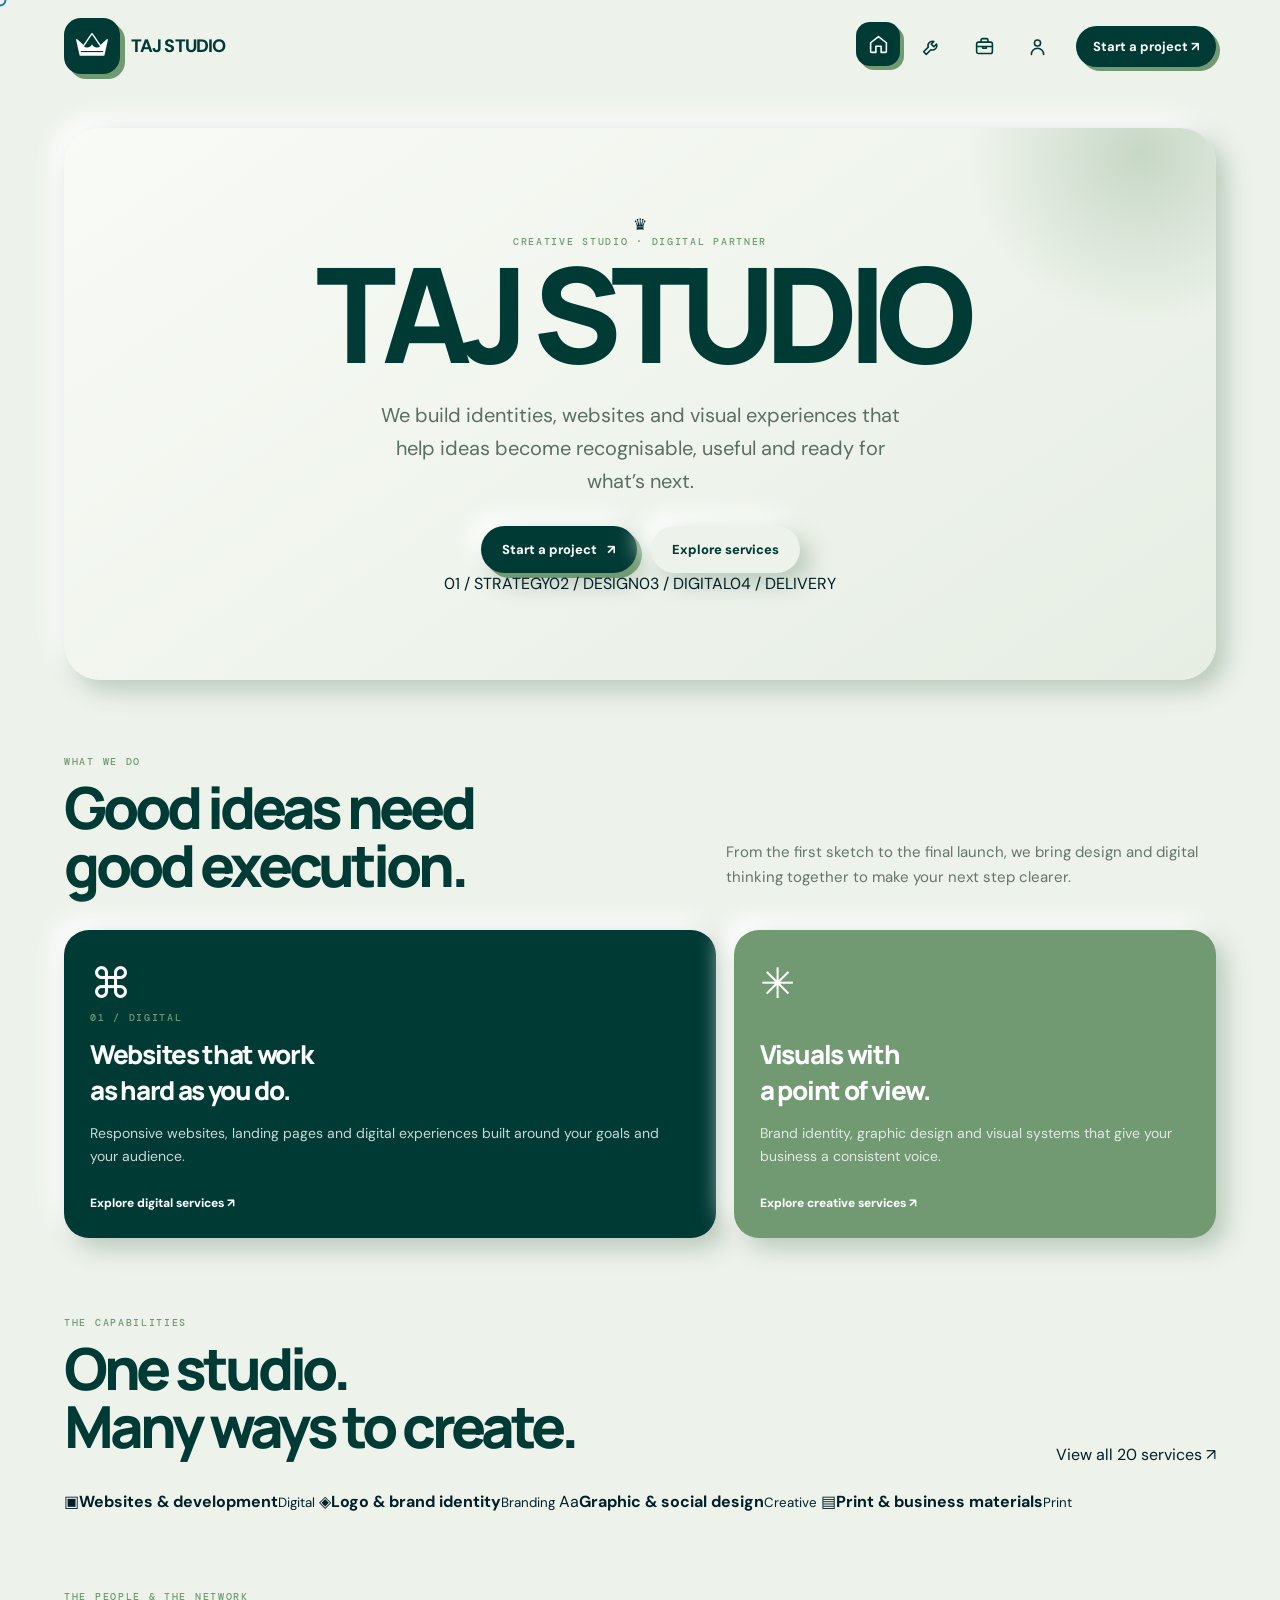
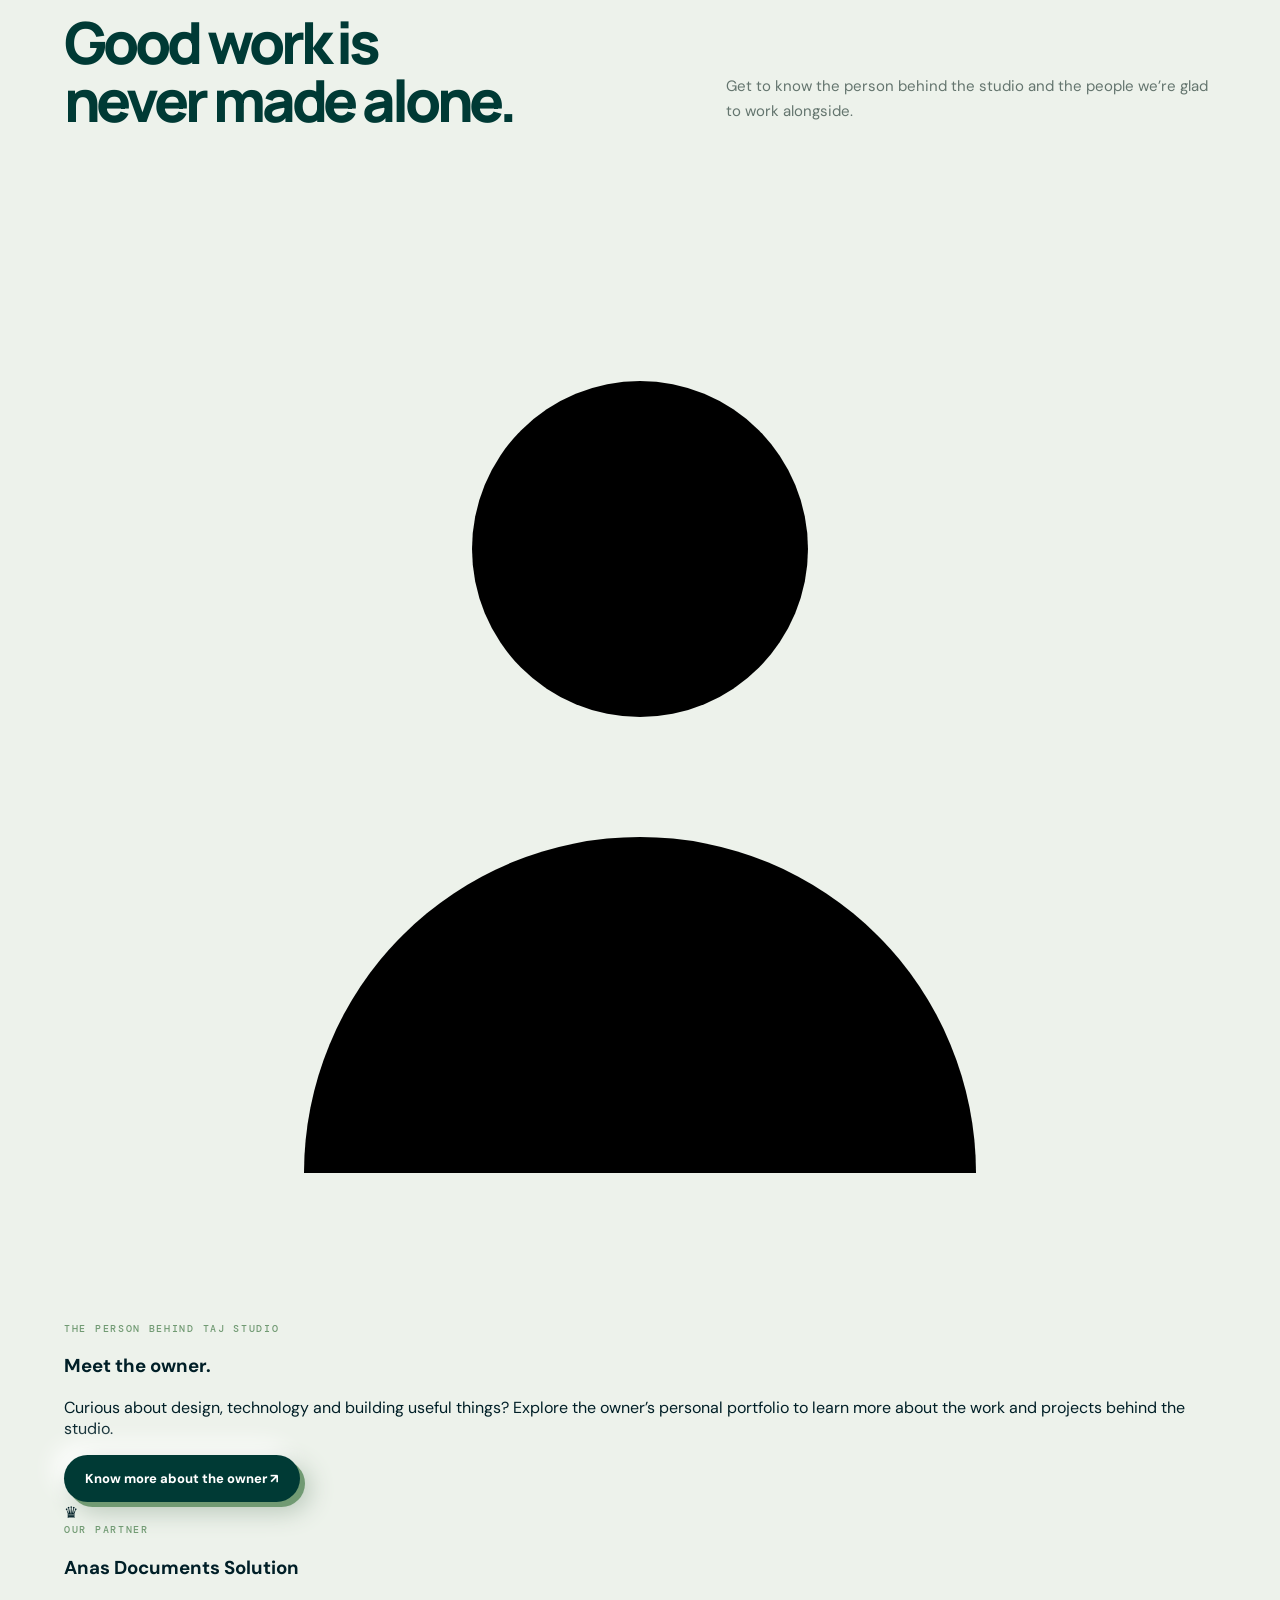
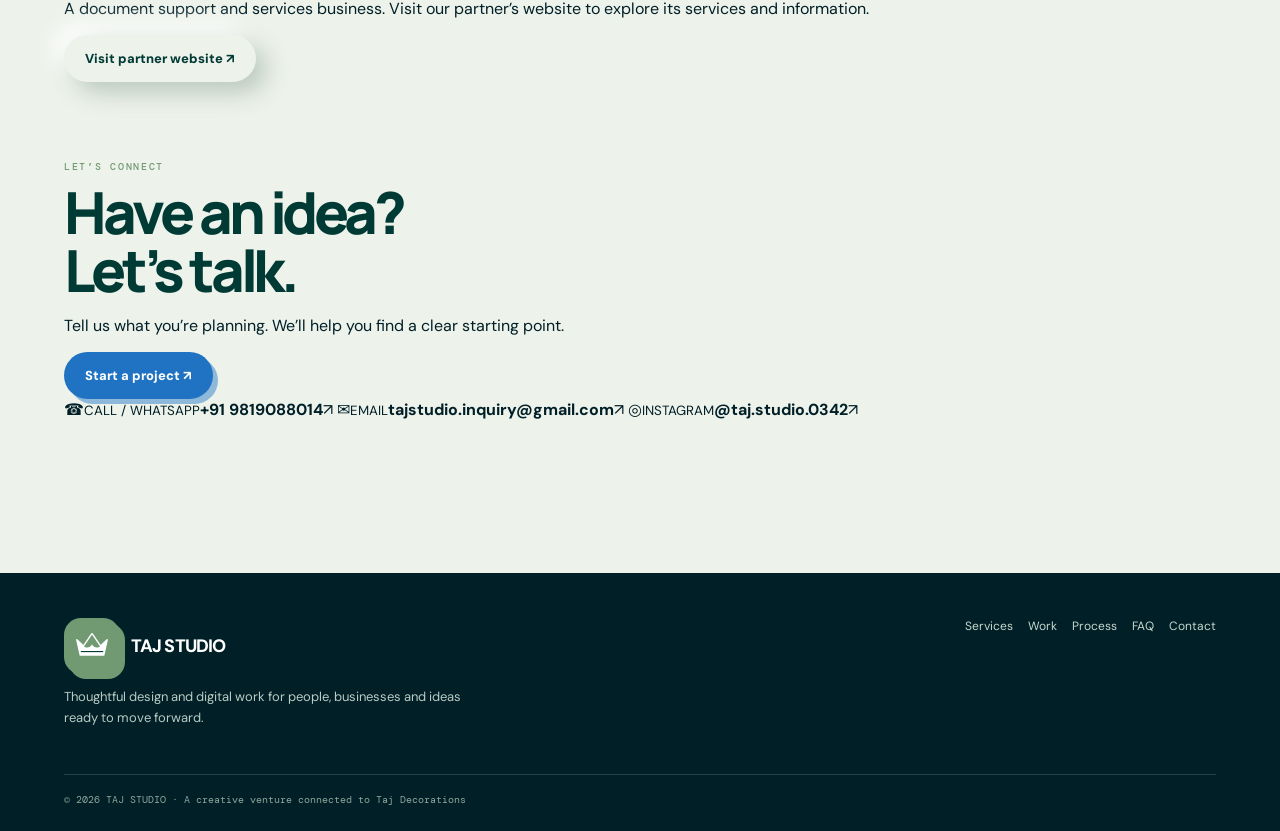
==== index.html @ f6631d7c "Add files via upload" ====
<!doctype html><html lang="en"><head><meta charset="utf-8"><meta name="viewport" content="width=device-width,initial-scale=1"><meta name="description" content="TAJ STUDIO creative and digital studio offering web design, graphic design and brand identity."><meta name="theme-color" content="#003A35"><title>Home | TAJ STUDIO</title><link rel="icon" href="assets/favicon.svg"><link rel="stylesheet" href="assets/style.css"></head><body><div class="cursor"></div><header class="wrap top"><a class="brand" href="index.html"><span class="mark"><img src="assets/crown.svg" alt="" width="34" height="26"></span><span>TAJ STUDIO</span></a><button class="menu" aria-label="Toggle navigation">☰</button><nav class="nav" aria-label="Main navigation">
<a class="iconlink" href="index.html" aria-label="Home" title="Home"><svg viewBox="0 0 24 24" aria-hidden="true"><path d="m3 10 9-7 9 7v10a1 1 0 0 1-1 1h-5v-7H9v7H4a1 1 0 0 1-1-1Z"/></svg></a>
<a class="iconlink" href="services.html" aria-label="Services" title="Services"><svg viewBox="0 0 24 24" aria-hidden="true"><path d="M14.7 6.3a5 5 0 0 0-6.4 6.4L3 18l3 3 5.3-5.3a5 5 0 0 0 6.4-6.4l-3 3-3-3Z"/></svg></a>
<a class="iconlink" href="work.html" aria-label="Work" title="Work"><svg viewBox="0 0 24 24" aria-hidden="true"><rect x="3" y="7" width="18" height="13" rx="2"/><path d="M8 7V5a2 2 0 0 1 2-2h4a2 2 0 0 1 2 2v2M3 12h18M10 12v2h4v-2"/></svg></a>
<a class="iconlink" href="contact.html" aria-label="Contact" title="Contact"><svg viewBox="0 0 24 24" aria-hidden="true"><circle cx="12" cy="8" r="3.5"/><path d="M5 21a7 7 0 0 1 14 0"/></svg></a>
<a class="navcta" href="start-project.html">Start a project <span aria-hidden="true">↗</span></a>
</nav></header><main class="wrap">
<section class="hero hero-center hero-expanded reveal">
<div class="hero-orbit" aria-hidden="true"><span class="orbit-crown">♛</span><span class="orbit-dot dot-one"></span><span class="orbit-dot dot-two"></span></div>
<div class="hero-copy">
<div class="eyebrow">CREATIVE STUDIO · DIGITAL PARTNER</div>
<h1 class="wordmark">TAJ STUDIO</h1>
<p>We build identities, websites and visual experiences that help ideas become recognisable, useful and ready for what’s next.</p>
<div class="actions"><a class="btn primary" href="start-project.html">Start a project <span aria-hidden="true">↗</span></a><a class="btn secondary" href="services.html">Explore services</a></div>
</div>
<div class="hero-bottom"><span>01 / STRATEGY</span><span>02 / DESIGN</span><span>03 / DIGITAL</span><span>04 / DELIVERY</span></div>
</section>

<section class="section reveal">
<div class="head"><div><div class="kicker">WHAT WE DO</div><h2>Good ideas need<br>good execution.</h2></div><p class="intro">From the first sketch to the final launch, we bring design and digital thinking together to make your next step clearer.</p></div>
<div class="bento">
<article class="tile dark"><span class="bigicon">⌘</span><div class="kicker">01 / DIGITAL</div><h3>Websites that work<br>as hard as you do.</h3><p>Responsive websites, landing pages and digital experiences built around your goals and your audience.</p><a class="tilelink" href="services.html">Explore digital services ↗</a></article>
<article class="tile sage"><span class="bigicon">✳</span><div class="kicker">02 / CREATIVE</div><h3>Visuals with<br>a point of view.</h3><p>Brand identity, graphic design and visual systems that give your business a consistent voice.</p><a class="tilelink" href="services.html">Explore creative services ↗</a></article>
</div>
</section>

<section class="section reveal">
<div class="head"><div><div class="kicker">THE CAPABILITIES</div><h2>One studio.<br>Many ways to create.</h2></div><a class="text-link" href="services.html">View all 20 services ↗</a></div>
<div class="home-services">
<a class="mini-service" href="services.html"><span>▣</span><b>Websites & development</b><small>Digital</small></a>
<a class="mini-service" href="services.html"><span>◈</span><b>Logo & brand identity</b><small>Branding</small></a>
<a class="mini-service" href="services.html"><span>Aa</span><b>Graphic & social design</b><small>Creative</small></a>
<a class="mini-service" href="services.html"><span>▤</span><b>Print & business materials</b><small>Print</small></a>
</div>
</section>

<section class="section reveal">
<div class="head"><div><div class="kicker">THE PEOPLE & THE NETWORK</div><h2>Good work is<br>never made alone.</h2></div><p class="intro">Get to know the person behind the studio and the people we’re glad to work alongside.</p></div>
<div class="people-grid">
<article class="person-card owner-card">
<div class="person-icon"><svg viewBox="0 0 24 24" aria-hidden="true"><circle cx="12" cy="8" r="3.5"/><path d="M5 21a7 7 0 0 1 14 0"/></svg></div>
<div class="kicker">THE PERSON BEHIND TAJ STUDIO</div><h3>Meet the owner.</h3>
<p>Curious about design, technology and building useful things? Explore the owner’s personal portfolio to learn more about the work and projects behind the studio.</p>
<a class="btn primary" href="https://okdoomforhtmliscoolasf.github.io/Portfolio/" target="_blank" rel="noopener">Know more about the owner ↗</a>
</article>
<article class="person-card partner-card">
<div class="partner-mark"><span class="partner-crown">♛</span></div>
<div class="kicker">OUR PARTNER</div><h3>Anas Documents Solution</h3>
<p>A document support and services business. Visit our partner’s website to explore its services and information.</p>
<a class="btn secondary" href="https://okdoomforhtmliscoolasf.github.io/Anas-Document-solution-/" target="_blank" rel="noopener">Visit partner website ↗</a>
</article>
</div>
</section>

<section class="section reveal">
<div class="contact-panel">
<div><div class="kicker">LET’S CONNECT</div><h2>Have an idea?<br>Let’s talk.</h2><p>Tell us what you’re planning. We’ll help you find a clear starting point.</p><a class="btn blue" href="start-project.html">Start a project ↗</a></div>
<div class="contact-list">
<a href="tel:+919819088014"><span class="contact-symbol">☎</span><span><small>CALL / WHATSAPP</small><b>+91 9819088014</b></span><span class="contact-arrow">↗</span></a>
<a href="mailto:tajstudio.inquiry@gmail.com"><span class="contact-symbol">✉</span><span><small>EMAIL</small><b>tajstudio.inquiry@gmail.com</b></span><span class="contact-arrow">↗</span></a>
<a href="https://instagram.com/taj.studio.0342" target="_blank" rel="noopener"><span class="contact-symbol">◎</span><span><small>INSTAGRAM</small><b>@taj.studio.0342</b></span><span class="contact-arrow">↗</span></a>
</div>
</div>
</section>
</main><footer><div class="wrap"><div class="foot"><div><a class="brand" href="index.html" style="color:white"><span class="mark" style="background:var(--sage)"><img src="assets/crown.svg" alt="" width="34" height="26"></span><span>TAJ STUDIO</span></a><p>Thoughtful design and digital work for people, businesses and ideas ready to move forward.</p></div><div class="footlinks"><a href="services.html">Services</a><a href="work.html">Work</a><a href="process.html">Process</a><a href="faq.html">FAQ</a><a href="contact.html">Contact</a></div></div><div class="copy">© <span data-year></span> TAJ STUDIO · A creative venture connected to Taj Decorations</div></div></footer><script src="assets/app.js"></script></body></html>
---- assets/style.css ----
@import url('https://fonts.googleapis.com/css2?family=DM+Sans:wght@400;500;700;800&family=Manrope:wght@600;700;800&family=DM+Mono&display=swap');
:root{--sage:#719A73;--ever:#003A35;--ink:#001F27;--marine:#1F73C2;--paper:#edf2eb;--muted:#64756e;--shadow:10px 10px 24px #b9c8ba,-10px -10px 24px #fff;--inset:inset 5px 5px 12px #c8d4c8,inset -5px -5px 12px #fff}
*{box-sizing:border-box}html{scroll-behavior:smooth}body{margin:0;background:var(--paper);color:var(--ink);font-family:'DM Sans',sans-serif;cursor:none}a{color:inherit;text-decoration:none}button{font:inherit;cursor:none}::selection{background:var(--sage);color:white}
.cursor{position:fixed;z-index:99;left:0;top:0;width:13px;height:13px;border:2px solid var(--marine);border-radius:50%;pointer-events:none;transform:translate(-50%,-50%);transition:.2s}.cursor.big{width:36px;height:36px;background:#719a7330}
.wrap{width:min(1160px,90%);margin:auto}.top{padding:18px 0;display:flex;align-items:center;justify-content:space-between;gap:20px}.brand{display:flex;align-items:center;gap:11px;font-weight:800;letter-spacing:-.05em;color:var(--ever);font-size:18px}.mark{width:54px;height:54px;border-radius:18px;background:var(--ever);color:white;display:grid;place-items:center;box-shadow:5px 5px 0 var(--sage);flex:0 0 auto}.mark img{display:block;object-fit:contain}.brand small{display:block;font:10px 'DM Mono';letter-spacing:.16em;color:var(--muted)}
nav{display:flex;align-items:center;gap:20px;font-size:13px;font-weight:700;color:#52655d}nav a:hover{color:var(--marine)}.navcta{padding:12px 17px;border-radius:99px;background:var(--ever);color:white!important;box-shadow:4px 4px 0 var(--sage)}.menu{display:none;border:0;border-radius:13px;background:var(--paper);box-shadow:var(--shadow);padding:11px 14px;color:var(--ever)}
.hero{margin:36px auto 75px;padding:clamp(38px,7vw,86px);border-radius:36px;background:linear-gradient(145deg,#f9fbf6,#e6eee4);box-shadow:var(--shadow);position:relative;overflow:hidden}.hero:after{content:'';position:absolute;width:350px;height:350px;border-radius:50%;right:-100px;top:-150px;background:radial-gradient(circle,#719a7350,transparent 70%)}
.eyebrow,.kicker{font:500 10px 'DM Mono';letter-spacing:.17em;text-transform:uppercase;color:var(--sage)}.hero h1{position:relative;z-index:1;max-width:850px;font:800 clamp(44px,8.4vw,104px)/.98 Manrope;letter-spacing:-.075em;color:var(--ever);margin:20px 0;overflow-wrap:normal;word-break:normal}.accent{color:var(--marine)}.wordmark span{display:inline;transition:color .22s}.wordmark span:hover{color:var(--marine)}.hero p{max-width:590px;font-size:clamp(16px,2vw,20px);line-height:1.65;color:#5b6d65}
.actions{display:flex;gap:14px;flex-wrap:wrap;margin-top:28px}.btn{display:inline-flex;align-items:center;justify-content:center;gap:10px;border:0;border-radius:99px;padding:15px 21px;font-weight:800;font-size:13px;transition:.2s}.btn:hover{transform:translateY(-3px)}.btn:active{transform:scale(.97)}.primary{background:var(--ever);color:white;box-shadow:5px 5px 0 var(--sage),var(--shadow)}.secondary{background:var(--paper);color:var(--ever);box-shadow:var(--shadow)}.blue{background:var(--marine);color:white;box-shadow:5px 5px 0 #8db8d9}.meta{display:flex;gap:25px;flex-wrap:wrap;margin-top:45px;color:var(--muted);font:11px 'DM Mono'}.meta span:before{content:'✳';color:var(--sage);margin-right:8px}
.section{padding:0 0 78px}.head{display:flex;justify-content:space-between;align-items:end;gap:25px;margin-bottom:26px}.section h2,.pagehead h1{font:800 clamp(32px,5vw,58px)/1 Manrope;letter-spacing:-.07em;color:var(--ever);margin:10px 0}.intro{max-width:490px;line-height:1.65;color:var(--muted);font-size:15px}
.bento{display:grid;grid-template-columns:1.15fr .85fr;gap:18px}.tile,.panel,.card,.step,.project,.faq{border-radius:25px;padding:26px;background:var(--paper);box-shadow:var(--shadow)}.tile.dark,.panel.dark{background:var(--ever);color:white}.tile.sage{background:var(--sage);color:white}.tile h3,.panel h3{font:800 26px Manrope;letter-spacing:-.05em;margin:12px 0}.tile p,.panel p,.panel li{line-height:1.65;font-size:14px;opacity:.8}.bigicon{font-size:42px}.tilelink{display:inline-block;margin-top:12px;font-size:12px;font-weight:800}
.stats{display:grid;grid-template-columns:repeat(3,1fr);gap:14px}.stat{text-align:center;padding:20px;border-radius:20px;box-shadow:var(--shadow)}.stat strong{display:block;font:800 27px Manrope;color:var(--ever)}.stat span{font-size:11px;color:var(--muted)}
.cards{display:grid;grid-template-columns:repeat(3,1fr);gap:16px}.card{min-height:195px;transition:.25s}.card:hover{transform:translateY(-6px)}.icon{width:48px;height:48px;display:grid;place-items:center;border-radius:16px;box-shadow:var(--inset);font-size:22px}.card h3{font:700 18px Manrope;color:var(--ever);margin:17px 0 8px}.card p{font-size:13px;line-height:1.55;color:var(--muted)}.card a{color:var(--marine);font-size:12px;font-weight:800}
.pagehead{padding:58px 0 34px}.pagehead h1{font-size:clamp(42px,7vw,78px)}.pagehead p{max-width:690px;color:var(--muted);font-size:17px;line-height:1.65}.split{display:grid;grid-template-columns:1fr 1fr;gap:22px;align-items:center}
.process{display:grid;grid-template-columns:repeat(4,1fr);gap:13px}.step b{font:700 11px 'DM Mono';color:var(--marine)}.step h3{color:var(--ever);font:700 17px Manrope}.step p{color:var(--muted);font-size:12px;line-height:1.55}
.projectgrid{display:grid;grid-template-columns:repeat(2,1fr);gap:18px}.project{min-height:260px;display:flex;flex-direction:column;justify-content:space-between;background:linear-gradient(145deg,#e5eee4,#f9fbf7)}.project:nth-child(2){background:linear-gradient(145deg,#003a35,#001f27);color:white}.project:nth-child(3){background:linear-gradient(145deg,#1f73c2,#164d82);color:white}.project:nth-child(4){background:linear-gradient(145deg,#719a73,#3f674e);color:white}.project .mock{font:800 clamp(26px,4vw,44px)/.95 Manrope;letter-spacing:-.06em}.project small{font:10px 'DM Mono';letter-spacing:.13em}
.search{display:flex;gap:10px;padding:10px 17px;border-radius:17px;box-shadow:var(--inset);margin:20px 0}.search input{border:0;background:transparent;outline:0;width:100%;padding:10px}.filters{display:flex;gap:8px;flex-wrap:wrap;margin-bottom:20px}.filter{border:0;border-radius:99px;padding:9px 14px;background:var(--paper);box-shadow:var(--shadow);font-size:11px;font-weight:800;color:var(--muted)}.filter.active{background:var(--ever);color:white}
.form{padding:27px;border-radius:25px;box-shadow:var(--shadow)}label{display:block;font-size:12px;font-weight:800;color:var(--ever);margin:15px 0}input,textarea,select{width:100%;padding:14px;border:0;border-radius:13px;background:var(--paper);box-shadow:var(--inset);margin-top:7px;outline:0;color:var(--ink)}.form button{width:100%;margin-top:15px}
.faq{margin:12px 0;padding:18px 21px}.faq summary{cursor:pointer;color:var(--ever);font-weight:800}.faq p{color:var(--muted);line-height:1.6;font-size:13px}.cta{padding:38px;border-radius:28px;background:var(--ever);color:white;box-shadow:var(--shadow);display:flex;align-items:center;justify-content:space-between;gap:25px}.cta h2{font:800 clamp(26px,4vw,42px) Manrope;margin:0}.cta p{color:#c5d8ce;font-size:14px}
footer{background:var(--ink);color:white;margin-top:75px;padding:45px 0 25px}.foot{display:flex;justify-content:space-between;gap:30px}.foot p{color:#b9cbc3;max-width:400px;font-size:13px;line-height:1.6}.footlinks{display:flex;gap:15px;flex-wrap:wrap;color:#c5d8ce;font-size:12px}.copy{border-top:1px solid #ffffff25;padding-top:18px;margin-top:32px;color:#91a69c;font:10px 'DM Mono'}
.reveal{opacity:0;transform:translateY(18px);transition:.65s}.reveal.in{opacity:1;transform:none}::-webkit-scrollbar{width:10px}::-webkit-scrollbar-track{background:var(--paper)}::-webkit-scrollbar-thumb{background:var(--sage);border:3px solid var(--paper);border-radius:99px}
@media(max-width:800px){.cards{grid-template-columns:repeat(2,1fr)}.process{grid-template-columns:repeat(2,1fr)}}
@media(max-width:650px){.brand{font-size:17px}.mark{width:48px;height:48px}.hero h1{font-size:clamp(43px,11.8vw,66px);letter-spacing:-.07em}body,button{cursor:auto}.cursor{display:none}.menu{display:block}.nav{display:none;position:absolute;z-index:40;top:72px;left:5%;right:5%;padding:20px;border-radius:20px;background:var(--paper);box-shadow:var(--shadow);flex-direction:column;align-items:stretch}.nav.open{display:flex}.hero{margin:20px auto 55px;padding:42px 25px}.hero h1{font-size:clamp(45px,13vw,70px)}.head{display:block}.bento,.split,.projectgrid{grid-template-columns:1fr}.cards{grid-template-columns:1fr}.process{grid-template-columns:1fr 1fr}.stats{gap:8px}.stat{padding:14px 6px}.stat strong{font-size:22px}.cta,.foot{display:block}.cta .btn{margin-top:15px}.footlinks{margin-top:22px}}
@media(prefers-reduced-motion:reduce){*{scroll-behavior:auto!important;transition:none!important}.reveal{opacity:1;transform:none}}

/* Brand identity refinement */
.brand .mark{width:56px;height:56px;border-radius:17px;background:var(--ever);box-shadow:5px 5px 0 var(--sage)}
.brand .mark img{width:36px;height:28px;object-fit:contain}
.nav{gap:9px}
.nav .iconlink{width:44px;height:44px;display:grid;place-items:center;border-radius:14px;color:var(--ever);transition:background .2s,color .2s,transform .2s;position:relative}
.nav .iconlink svg{width:21px;height:21px;fill:none;stroke:currentColor;stroke-width:1.8;stroke-linecap:round;stroke-linejoin:round}
.nav .iconlink:hover,.nav .iconlink:focus-visible,.nav .iconlink[aria-current="page"]{background:var(--ever);color:#fff;box-shadow:4px 4px 0 var(--sage);transform:translateY(-2px);outline:0}
.nav .iconlink:active{transform:scale(.96)}
.nav .navcta{margin-left:8px;transition:background .2s,color .2s,box-shadow .2s,transform .2s}
.nav .navcta:hover,.nav .navcta:focus-visible{background:var(--marine);color:#fff;box-shadow:4px 4px 0 var(--sage);transform:translateY(-2px);outline:0}
.hero-center{text-align:center;min-height:clamp(390px,58vh,610px);display:flex;flex-direction:column;align-items:center;justify-content:center}
.hero-center h1{max-width:none;width:100%;font-size:clamp(58px,12vw,132px);letter-spacing:-.085em;margin:0 0 22px;white-space:normal}
.hero-center p{max-width:520px;margin:0 auto;color:#5b6d65}
.hero-center .actions{justify-content:center}
@media(max-width:650px){
 .nav{gap:8px}
 .nav .iconlink{width:42px;height:42px}
 .nav .navcta{margin-left:0;padding:12px 14px;font-size:12px}
 .hero-center{min-height:430px;padding:35px 18px}
 .hero-center h1{font-size:clamp(50px,13vw,76px);letter-spacing:-.075em}
}

/* Search, filter and sorting controls */
.service-tools,.work-tools{display:flex;align-items:center;justify-content:space-between;gap:16px;margin:12px 0 16px}
.service-search{flex:1;margin:0;align-items:center;min-width:0}
.service-search input{box-shadow:none;margin:0;min-width:0}
.clear-search{border:0;background:transparent;color:var(--muted);font-size:22px;padding:4px 8px;border-radius:9px}
.clear-search:hover{background:#719a7325;color:var(--ever)}
.sort-control{display:flex;align-items:center;gap:10px;white-space:nowrap;font:10px 'DM Mono';letter-spacing:.12em;color:var(--muted)}
.sort-control select{width:auto;min-width:145px;margin:0;padding:12px 34px 12px 13px;font:700 12px 'DM Sans';letter-spacing:0;color:var(--ever);cursor:pointer}
.service-filters{margin:16px 0}
.filter span{opacity:.7;margin-left:5px}
.results-line{display:flex;justify-content:space-between;gap:12px;margin:15px 2px;color:var(--muted);font:10px 'DM Mono';letter-spacing:.08em}
.service-meta{font:10px 'DM Mono';letter-spacing:.12em;color:var(--sage);margin-top:17px}
.service-meta span{color:var(--muted)}
.service-card[hidden],.project[hidden]{display:none!important}
.empty-state{padding:30px;border-radius:20px;background:var(--paper);box-shadow:var(--inset);color:var(--muted);text-align:center;font-size:14px}
.work-tools{align-items:center}.work-tools .filters{margin:0}
@media(max-width:650px){.service-tools,.work-tools{align-items:stretch;flex-direction:column}.sort-control{justify-content:space-between}.sort-control select{flex:1}.results-line{font-size:9px}.service-search{width:100%}}
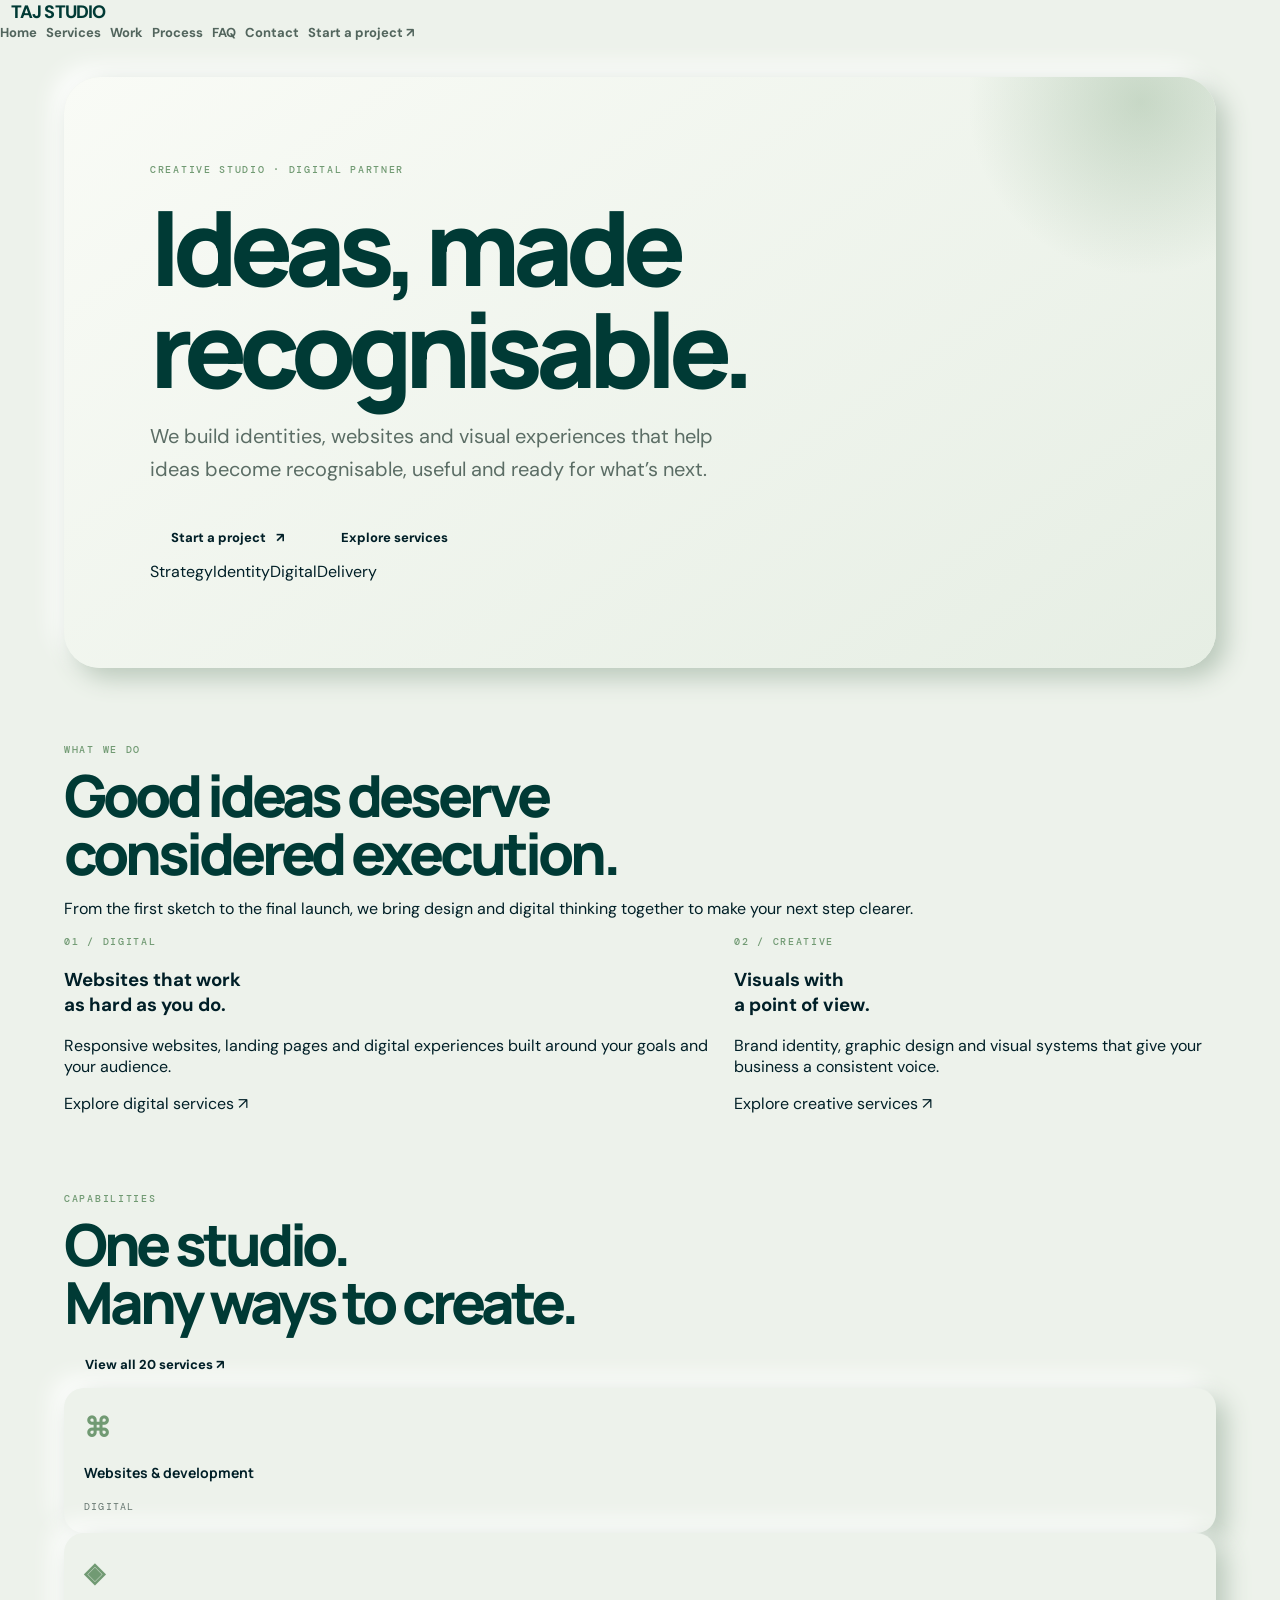
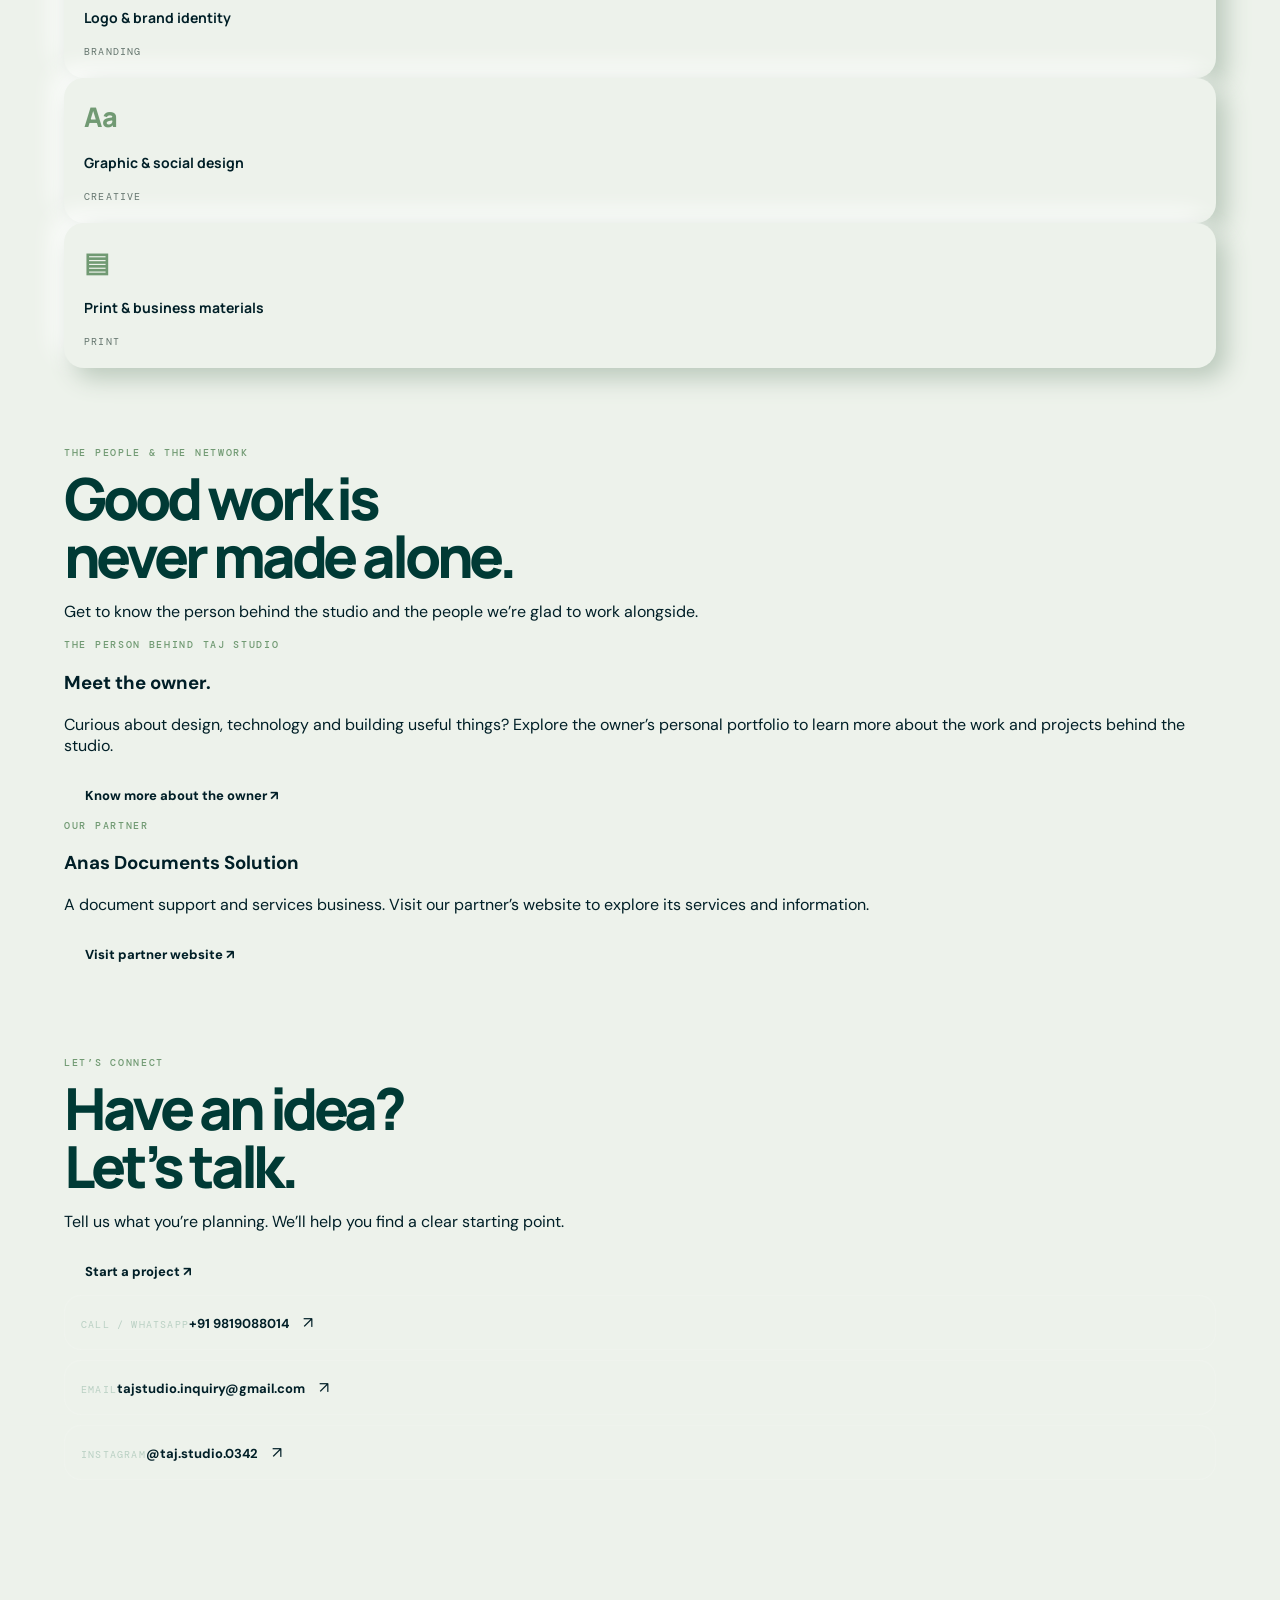
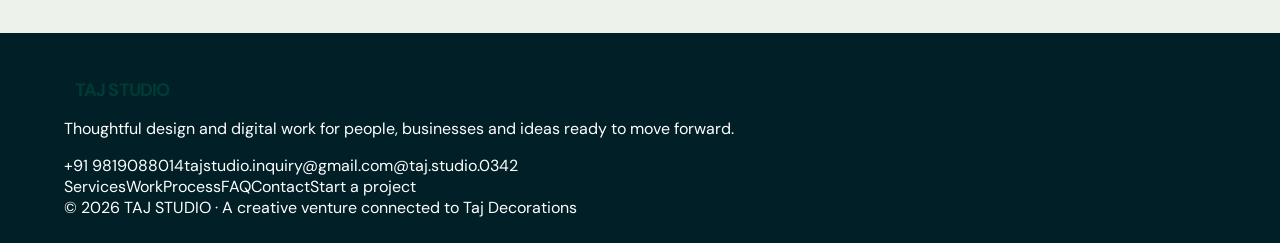
==== commit 140d2221: "Add files via upload" ====
--- a/index.html
+++ b/index.html
@@ -1,65 +1,11 @@
-<!doctype html><html lang="en"><head><meta charset="utf-8"><meta name="viewport" content="width=device-width,initial-scale=1"><meta name="description" content="TAJ STUDIO creative and digital studio offering web design, graphic design and brand identity."><meta name="theme-color" content="#003A35"><title>Home | TAJ STUDIO</title><link rel="icon" href="assets/favicon.svg"><link rel="stylesheet" href="assets/style.css"></head><body><div class="cursor"></div><header class="wrap top"><a class="brand" href="index.html"><span class="mark"><img src="assets/crown.svg" alt="" width="34" height="26"></span><span>TAJ STUDIO</span></a><button class="menu" aria-label="Toggle navigation">☰</button><nav class="nav" aria-label="Main navigation">
-<a class="iconlink" href="index.html" aria-label="Home" title="Home"><svg viewBox="0 0 24 24" aria-hidden="true"><path d="m3 10 9-7 9 7v10a1 1 0 0 1-1 1h-5v-7H9v7H4a1 1 0 0 1-1-1Z"/></svg></a>
-<a class="iconlink" href="services.html" aria-label="Services" title="Services"><svg viewBox="0 0 24 24" aria-hidden="true"><path d="M14.7 6.3a5 5 0 0 0-6.4 6.4L3 18l3 3 5.3-5.3a5 5 0 0 0 6.4-6.4l-3 3-3-3Z"/></svg></a>
-<a class="iconlink" href="work.html" aria-label="Work" title="Work"><svg viewBox="0 0 24 24" aria-hidden="true"><rect x="3" y="7" width="18" height="13" rx="2"/><path d="M8 7V5a2 2 0 0 1 2-2h4a2 2 0 0 1 2 2v2M3 12h18M10 12v2h4v-2"/></svg></a>
-<a class="iconlink" href="contact.html" aria-label="Contact" title="Contact"><svg viewBox="0 0 24 24" aria-hidden="true"><circle cx="12" cy="8" r="3.5"/><path d="M5 21a7 7 0 0 1 14 0"/></svg></a>
-<a class="navcta" href="start-project.html">Start a project <span aria-hidden="true">↗</span></a>
-</nav></header><main class="wrap">
-<section class="hero hero-center hero-expanded reveal">
-<div class="hero-orbit" aria-hidden="true"><span class="orbit-crown">♛</span><span class="orbit-dot dot-one"></span><span class="orbit-dot dot-two"></span></div>
-<div class="hero-copy">
-<div class="eyebrow">CREATIVE STUDIO · DIGITAL PARTNER</div>
-<h1 class="wordmark">TAJ STUDIO</h1>
-<p>We build identities, websites and visual experiences that help ideas become recognisable, useful and ready for what’s next.</p>
-<div class="actions"><a class="btn primary" href="start-project.html">Start a project <span aria-hidden="true">↗</span></a><a class="btn secondary" href="services.html">Explore services</a></div>
-</div>
-<div class="hero-bottom"><span>01 / STRATEGY</span><span>02 / DESIGN</span><span>03 / DIGITAL</span><span>04 / DELIVERY</span></div>
-</section>
-
-<section class="section reveal">
-<div class="head"><div><div class="kicker">WHAT WE DO</div><h2>Good ideas need<br>good execution.</h2></div><p class="intro">From the first sketch to the final launch, we bring design and digital thinking together to make your next step clearer.</p></div>
-<div class="bento">
-<article class="tile dark"><span class="bigicon">⌘</span><div class="kicker">01 / DIGITAL</div><h3>Websites that work<br>as hard as you do.</h3><p>Responsive websites, landing pages and digital experiences built around your goals and your audience.</p><a class="tilelink" href="services.html">Explore digital services ↗</a></article>
-<article class="tile sage"><span class="bigicon">✳</span><div class="kicker">02 / CREATIVE</div><h3>Visuals with<br>a point of view.</h3><p>Brand identity, graphic design and visual systems that give your business a consistent voice.</p><a class="tilelink" href="services.html">Explore creative services ↗</a></article>
-</div>
-</section>
-
-<section class="section reveal">
-<div class="head"><div><div class="kicker">THE CAPABILITIES</div><h2>One studio.<br>Many ways to create.</h2></div><a class="text-link" href="services.html">View all 20 services ↗</a></div>
-<div class="home-services">
-<a class="mini-service" href="services.html"><span>▣</span><b>Websites & development</b><small>Digital</small></a>
-<a class="mini-service" href="services.html"><span>◈</span><b>Logo & brand identity</b><small>Branding</small></a>
-<a class="mini-service" href="services.html"><span>Aa</span><b>Graphic & social design</b><small>Creative</small></a>
-<a class="mini-service" href="services.html"><span>▤</span><b>Print & business materials</b><small>Print</small></a>
-</div>
-</section>
-
-<section class="section reveal">
-<div class="head"><div><div class="kicker">THE PEOPLE & THE NETWORK</div><h2>Good work is<br>never made alone.</h2></div><p class="intro">Get to know the person behind the studio and the people we’re glad to work alongside.</p></div>
-<div class="people-grid">
-<article class="person-card owner-card">
-<div class="person-icon"><svg viewBox="0 0 24 24" aria-hidden="true"><circle cx="12" cy="8" r="3.5"/><path d="M5 21a7 7 0 0 1 14 0"/></svg></div>
-<div class="kicker">THE PERSON BEHIND TAJ STUDIO</div><h3>Meet the owner.</h3>
-<p>Curious about design, technology and building useful things? Explore the owner’s personal portfolio to learn more about the work and projects behind the studio.</p>
-<a class="btn primary" href="https://okdoomforhtmliscoolasf.github.io/Portfolio/" target="_blank" rel="noopener">Know more about the owner ↗</a>
-</article>
-<article class="person-card partner-card">
-<div class="partner-mark"><span class="partner-crown">♛</span></div>
-<div class="kicker">OUR PARTNER</div><h3>Anas Documents Solution</h3>
-<p>A document support and services business. Visit our partner’s website to explore its services and information.</p>
-<a class="btn secondary" href="https://okdoomforhtmliscoolasf.github.io/Anas-Document-solution-/" target="_blank" rel="noopener">Visit partner website ↗</a>
-</article>
-</div>
-</section>
-
-<section class="section reveal">
-<div class="contact-panel">
-<div><div class="kicker">LET’S CONNECT</div><h2>Have an idea?<br>Let’s talk.</h2><p>Tell us what you’re planning. We’ll help you find a clear starting point.</p><a class="btn blue" href="start-project.html">Start a project ↗</a></div>
-<div class="contact-list">
-<a href="tel:+919819088014"><span class="contact-symbol">☎</span><span><small>CALL / WHATSAPP</small><b>+91 9819088014</b></span><span class="contact-arrow">↗</span></a>
-<a href="mailto:tajstudio.inquiry@gmail.com"><span class="contact-symbol">✉</span><span><small>EMAIL</small><b>tajstudio.inquiry@gmail.com</b></span><span class="contact-arrow">↗</span></a>
-<a href="https://instagram.com/taj.studio.0342" target="_blank" rel="noopener"><span class="contact-symbol">◎</span><span><small>INSTAGRAM</small><b>@taj.studio.0342</b></span><span class="contact-arrow">↗</span></a>
-</div>
-</div>
-</section>
-</main><footer><div class="wrap"><div class="foot"><div><a class="brand" href="index.html" style="color:white"><span class="mark" style="background:var(--sage)"><img src="assets/crown.svg" alt="" width="34" height="26"></span><span>TAJ STUDIO</span></a><p>Thoughtful design and digital work for people, businesses and ideas ready to move forward.</p></div><div class="footlinks"><a href="services.html">Services</a><a href="work.html">Work</a><a href="process.html">Process</a><a href="faq.html">FAQ</a><a href="contact.html">Contact</a></div></div><div class="copy">© <span data-year></span> TAJ STUDIO · A creative venture connected to Taj Decorations</div></div></footer><script src="assets/app.js"></script></body></html>+<!doctype html>
+<html lang="en"><head><meta charset="utf-8"><meta name="viewport" content="width=device-width,initial-scale=1">
+<meta name="description" content="TAJ STUDIO creative and digital studio offering web design, graphic design and brand identity."><meta name="theme-color" content="#f1f1ef"><title>Home | TAJ STUDIO</title>
+<link rel="icon" href="assets/favicon.svg"><link rel="stylesheet" href="assets/style.css"></head><body>
+<header class="site-header"><a class="brand" href="index.html"><span class="brand-mark"><img src="assets/crown.svg" alt=""></span><span>TAJ STUDIO</span></a><button class="menu" aria-label="Toggle navigation" aria-expanded="false">☰</button><nav class="nav" aria-label="Main navigation"><a href="index.html">Home</a><a href="services.html">Services</a><a href="work.html">Work</a><a href="process.html">Process</a><a href="faq.html">FAQ</a><a href="contact.html">Contact</a><a class="nav-cta" href="start-project.html">Start a project ↗</a></nav></header><main class="wrap">
+<section class="hero reveal"><div class="eyebrow">CREATIVE STUDIO · DIGITAL PARTNER</div><h1>Ideas, made<br><span>recognisable.</span></h1><p>We build identities, websites and visual experiences that help ideas become recognisable, useful and ready for what’s next.</p><div class="actions"><a class="btn btn-dark" href="start-project.html">Start a project <span>↗</span></a><a class="btn btn-glass" href="services.html">Explore services</a></div><div class="hero-meta"><span>Strategy</span><span>Identity</span><span>Digital</span><span>Delivery</span></div></section>
+<section class="section reveal"><div class="section-head"><div><div class="kicker">WHAT WE DO</div><h2>Good ideas deserve<br>considered execution.</h2></div><p>From the first sketch to the final launch, we bring design and digital thinking together to make your next step clearer.</p></div><div class="bento"><article class="glass-card feature feature-dark"><div><div class="kicker">01 / DIGITAL</div><h3>Websites that work<br>as hard as you do.</h3><p>Responsive websites, landing pages and digital experiences built around your goals and your audience.</p></div><a class="feature-link" href="services.html">Explore digital services ↗</a></article><article class="glass-card feature feature-light"><div><div class="kicker">02 / CREATIVE</div><h3>Visuals with<br>a point of view.</h3><p>Brand identity, graphic design and visual systems that give your business a consistent voice.</p></div><a class="feature-link" href="services.html">Explore creative services ↗</a></article></div></section>
+<section class="section reveal"><div class="section-head"><div><div class="kicker">CAPABILITIES</div><h2>One studio.<br>Many ways to create.</h2></div><a class="btn btn-glass" href="services.html">View all 20 services ↗</a></div><div class="service-preview"><a class="glass-card mini-service" href="services.html"><span class="symbol">⌘</span><b>Websites & development</b><small>Digital</small></a><a class="glass-card mini-service" href="services.html"><span class="symbol">◈</span><b>Logo & brand identity</b><small>Branding</small></a><a class="glass-card mini-service" href="services.html"><span class="symbol">Aa</span><b>Graphic & social design</b><small>Creative</small></a><a class="glass-card mini-service" href="services.html"><span class="symbol">▤</span><b>Print & business materials</b><small>Print</small></a></div></section>
+<section class="section reveal"><div class="section-head"><div><div class="kicker">THE PEOPLE & THE NETWORK</div><h2>Good work is<br>never made alone.</h2></div><p>Get to know the person behind the studio and the people we’re glad to work alongside.</p></div><div class="people"><article class="glass-card person"><div class="kicker">THE PERSON BEHIND TAJ STUDIO</div><h3>Meet the owner.</h3><p>Curious about design, technology and building useful things? Explore the owner’s personal portfolio to learn more about the work and projects behind the studio.</p><a class="btn btn-dark" href="https://okdoomforhtmliscoolasf.github.io/Portfolio/" target="_blank" rel="noopener">Know more about the owner ↗</a></article><article class="glass-card person"><div class="kicker">OUR PARTNER</div><h3>Anas Documents Solution</h3><p>A document support and services business. Visit our partner’s website to explore its services and information.</p><a class="btn btn-glass" href="https://okdoomforhtmliscoolasf.github.io/Anas-Document-solution-/" target="_blank" rel="noopener">Visit partner website ↗</a></article></div></section>
+<section class="section reveal"><div class="contact-band"><div><div class="kicker">LET’S CONNECT</div><h2>Have an idea?<br>Let’s talk.</h2><p>Tell us what you’re planning. We’ll help you find a clear starting point.</p><a class="btn btn-glass" href="start-project.html">Start a project ↗</a></div><div class="contact-list"><a href="tel:+919819088014"><span><small>CALL / WHATSAPP</small><b>+91 9819088014</b></span><span class="arrow">↗</span></a><a href="mailto:tajstudio.inquiry@gmail.com"><span><small>EMAIL</small><b>tajstudio.inquiry@gmail.com</b></span><span class="arrow">↗</span></a><a href="https://instagram.com/taj.studio.0342" target="_blank" rel="noopener"><span><small>INSTAGRAM</small><b>@taj.studio.0342</b></span><span class="arrow">↗</span></a></div></div></section>
+</main><footer><div class="wrap"><div class="footer-main"><div class="footer-brand"><a class="brand" href="index.html"><span class="brand-mark"><img src="assets/crown.svg" alt=""></span><span>TAJ STUDIO</span></a><p>Thoughtful design and digital work for people, businesses and ideas ready to move forward.</p><div class="footer-contact"><a href="tel:+919819088014">+91 9819088014</a><a href="mailto:tajstudio.inquiry@gmail.com">tajstudio.inquiry@gmail.com</a><a href="https://instagram.com/taj.studio.0342" target="_blank" rel="noopener">@taj.studio.0342</a></div></div><div class="footer-links"><a href="services.html">Services</a><a href="work.html">Work</a><a href="process.html">Process</a><a href="faq.html">FAQ</a><a href="contact.html">Contact</a><a href="start-project.html">Start a project</a></div></div><div class="copyright">© <span data-year></span> TAJ STUDIO · A creative venture connected to Taj Decorations</div></div></footer><script src="assets/app.js"></script></body></html>
--- a/assets/style.css
+++ b/assets/style.css
@@ -63,3 +63,65 @@
 .empty-state{padding:30px;border-radius:20px;background:var(--paper);box-shadow:var(--inset);color:var(--muted);text-align:center;font-size:14px}
 .work-tools{align-items:center}.work-tools .filters{margin:0}
 @media(max-width:650px){.service-tools,.work-tools{align-items:stretch;flex-direction:column}.sort-control{justify-content:space-between}.sort-control select{flex:1}.results-line{font-size:9px}.service-search{width:100%}}
+
+/* Homepage expansion: layered hero, owner profile, partner and contact paths */
+.hero-expanded{min-height:590px;padding:clamp(38px,7vw,82px);display:flex;flex-direction:column;justify-content:space-between;align-items:stretch;text-align:left;position:relative;isolation:isolate}
+.hero-expanded:before{content:"";position:absolute;z-index:-1;inset:0;background:radial-gradient(ellipse at 83% 20%,#719a7350,transparent 34%),radial-gradient(ellipse at 8% 90%,#1f73c225,transparent 38%)}
+.hero-expanded .hero-copy{max-width:790px;margin:auto 0;position:relative;z-index:2}
+.hero-expanded .eyebrow{font:500 10px 'DM Mono';letter-spacing:.2em;color:var(--sage)}
+.hero-expanded h1{font-size:clamp(64px,12vw,145px);text-align:left;margin:22px 0 16px;line-height:.88}
+.hero-expanded p{max-width:560px;margin:0;font-size:clamp(16px,2vw,20px)}
+.hero-expanded .actions{justify-content:flex-start}
+.hero-bottom{display:flex;justify-content:space-between;gap:12px;border-top:1px solid #003a3525;padding-top:17px;margin-top:42px;color:var(--muted);font:10px 'DM Mono';letter-spacing:.12em}
+.hero-orbit{position:absolute;right:9%;top:12%;width:210px;height:210px;border:1px solid #719a7350;border-radius:50%;display:grid;place-items:center;transform:rotate(-15deg)}
+.hero-orbit:before,.hero-orbit:after{content:"";position:absolute;border:1px solid #719a7338;border-radius:50%;inset:18px}
+.hero-orbit:after{inset:42px}
+.orbit-crown{font-size:82px;color:var(--sage);text-shadow:7px 7px 0 #719a7320}
+.orbit-dot{position:absolute;width:13px;height:13px;border-radius:50%;background:var(--marine);box-shadow:0 0 0 7px #1f73c21c}
+.dot-one{top:23px;right:35px}.dot-two{bottom:27px;left:15px;background:var(--sage)}
+.home-services{display:grid;grid-template-columns:repeat(4,1fr);gap:13px}
+.mini-service{min-height:145px;padding:20px;border-radius:20px;display:flex;flex-direction:column;align-items:flex-start;justify-content:space-between;background:var(--paper);box-shadow:var(--shadow);transition:.22s}
+.mini-service:hover{transform:translateY(-5px);background:var(--ever);color:white;box-shadow:5px 5px 0 var(--sage)}
+.mini-service>span{font:800 27px Manrope;color:var(--sage)}
+.mini-service b{font:700 14px Manrope}.mini-service small{font:10px 'DM Mono';color:var(--muted);text-transform:uppercase;letter-spacing:.12em}
+.mini-service:hover small{color:#d1e0d5}
+.text-link{font-size:12px;font-weight:800;color:var(--marine);white-space:nowrap}
+.people-grid{display:grid;grid-template-columns:1fr 1fr;gap:18px}
+.person-card{border-radius:27px;padding:30px;box-shadow:var(--shadow);min-height:300px;display:flex;flex-direction:column;align-items:flex-start}
+.owner-card{background:linear-gradient(145deg,#eaf1e8,#f8faf5)}
+.partner-card{background:linear-gradient(145deg,var(--ever),var(--ink));color:white}
+.person-icon{width:54px;height:54px;border-radius:18px;background:var(--paper);box-shadow:var(--inset);display:grid;place-items:center;margin-bottom:25px}
+.person-icon svg{width:25px;height:25px;fill:none;stroke:var(--ever);stroke-width:1.8;stroke-linecap:round}
+.partner-mark{width:54px;height:54px;border-radius:18px;background:var(--sage);display:grid;place-items:center;color:white;margin-bottom:25px;box-shadow:5px 5px 0 #001f2730}
+.partner-crown{font-size:35px}
+.person-card h3{font:800 27px Manrope;letter-spacing:-.05em;margin:10px 0}
+.person-card p{font-size:14px;line-height:1.65;color:var(--muted);max-width:470px;flex:1}
+.partner-card p{color:#d1e0d5}
+.person-card .btn{margin-top:16px}
+.contact-panel{display:grid;grid-template-columns:.9fr 1.1fr;gap:30px;padding:clamp(26px,5vw,48px);border-radius:30px;background:var(--ever);color:white;box-shadow:var(--shadow)}
+.contact-panel h2{font:800 clamp(34px,5vw,55px)/.98 Manrope;letter-spacing:-.07em;margin:15px 0}
+.contact-panel p{color:#c6d9cf;line-height:1.6;max-width:380px;font-size:14px}
+.contact-list{display:flex;flex-direction:column;justify-content:center;gap:10px}
+.contact-list>a{display:flex;align-items:center;gap:14px;padding:16px;border-radius:17px;background:#ffffff0c;border:1px solid #ffffff18;transition:.2s}
+.contact-list>a:hover{background:var(--sage);transform:translateX(4px)}
+.contact-symbol{width:40px;height:40px;border-radius:13px;background:#ffffff18;display:grid;place-items:center;font-size:20px}
+.contact-list a>span:nth-child(2){display:flex;flex-direction:column;gap:4px;min-width:0}
+.contact-list small{font:10px 'DM Mono';letter-spacing:.12em;color:#b9d0c3}
+.contact-list b{font-size:13px;overflow-wrap:anywhere}
+.contact-arrow{margin-left:auto}
+.foot-column{display:flex;flex-direction:column;gap:20px;align-items:flex-end}
+.foot-contact{display:flex;flex-direction:column;gap:9px;text-align:right;color:#c5d8ce;font-size:12px}
+.foot-contact a:hover{color:white}
+@media(max-width:800px){.hero-orbit{right:6%;top:10%;width:150px;height:150px}.orbit-crown{font-size:58px}.home-services{grid-template-columns:repeat(2,1fr)}}
+@media(max-width:650px){
+ .hero-expanded{min-height:570px;padding:34px 23px}
+ .hero-expanded h1{font-size:clamp(58px,15vw,86px)}
+ .hero-orbit{right:7%;top:7%;width:105px;height:105px;opacity:.65}
+ .hero-orbit:before{inset:10px}.hero-orbit:after{inset:25px}.orbit-crown{font-size:40px}
+ .hero-expanded .hero-copy{margin:auto 0}
+ .hero-bottom{display:grid;grid-template-columns:1fr 1fr;font-size:9px;row-gap:12px}
+ .people-grid,.contact-panel{grid-template-columns:1fr}
+ .person-card{min-height:270px;padding:24px}
+ .foot-column{align-items:flex-start;margin-top:22px}
+ .foot-contact{text-align:left}
+}
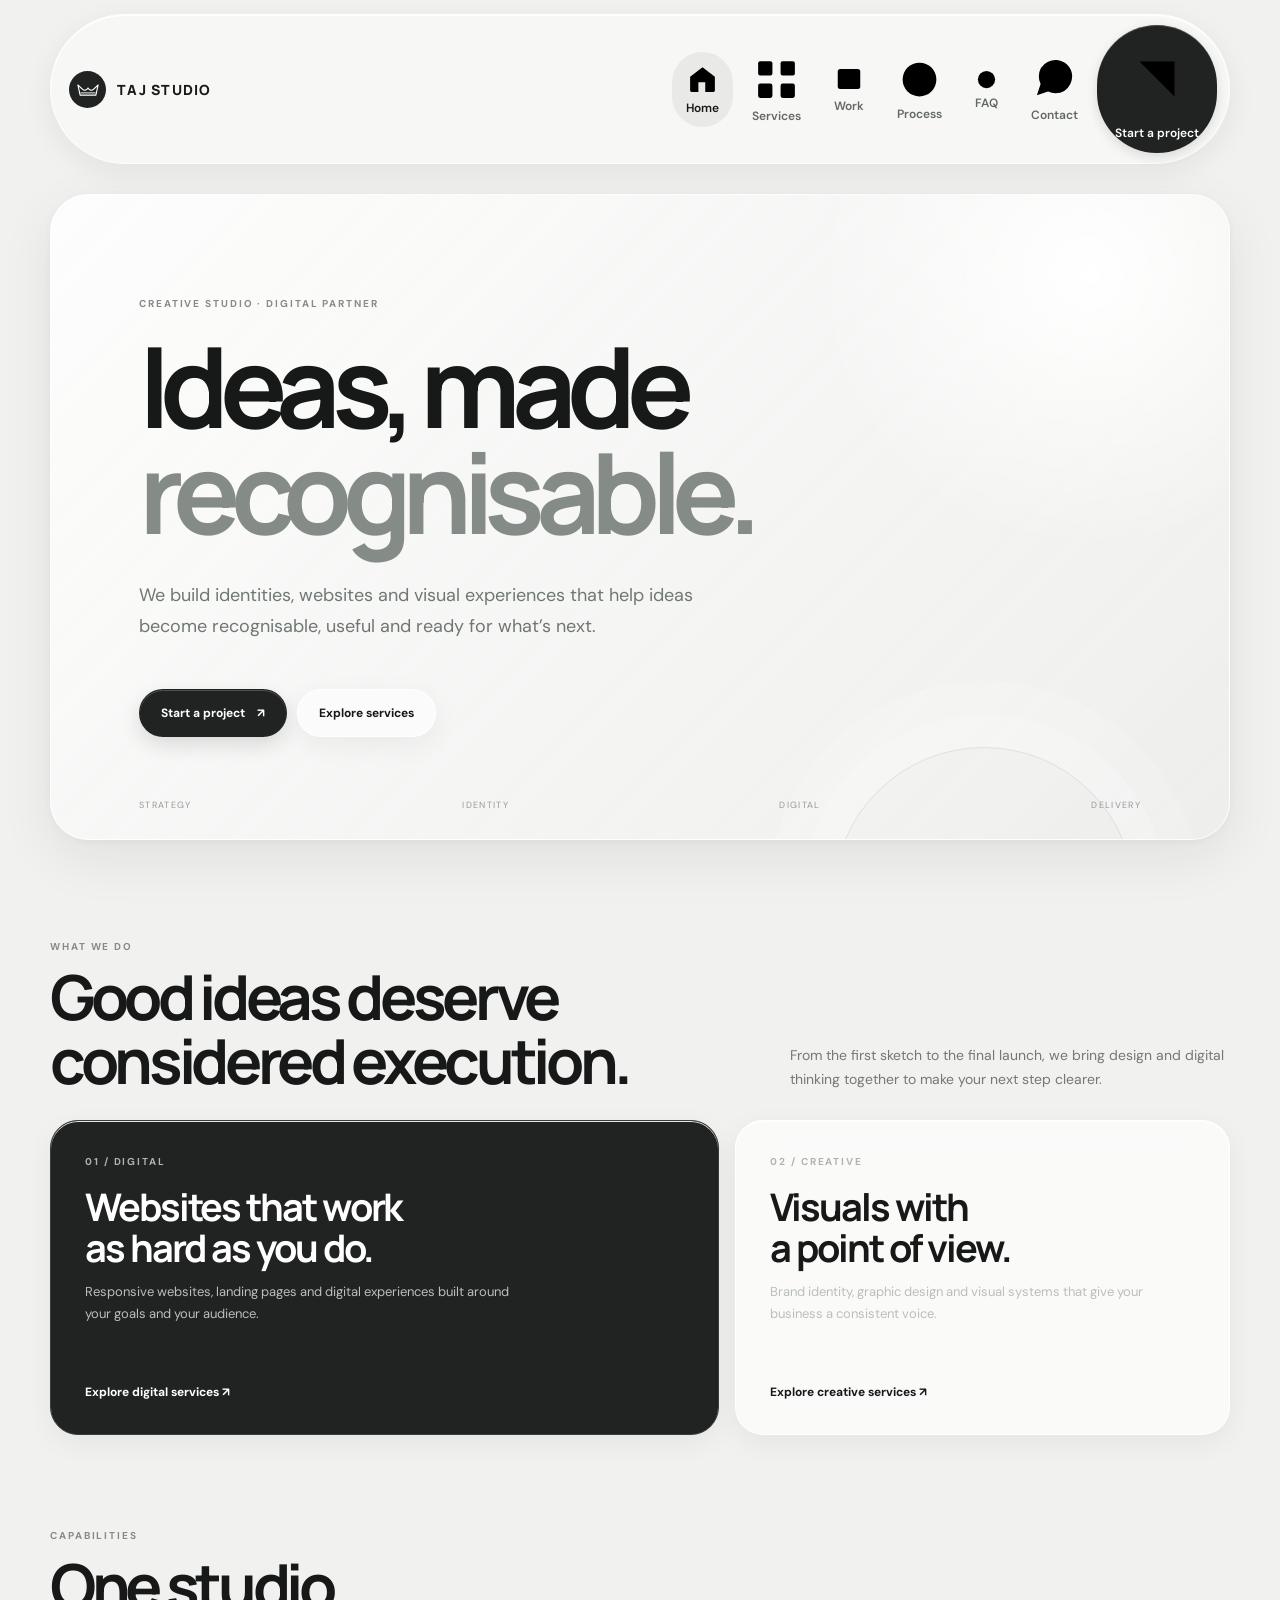
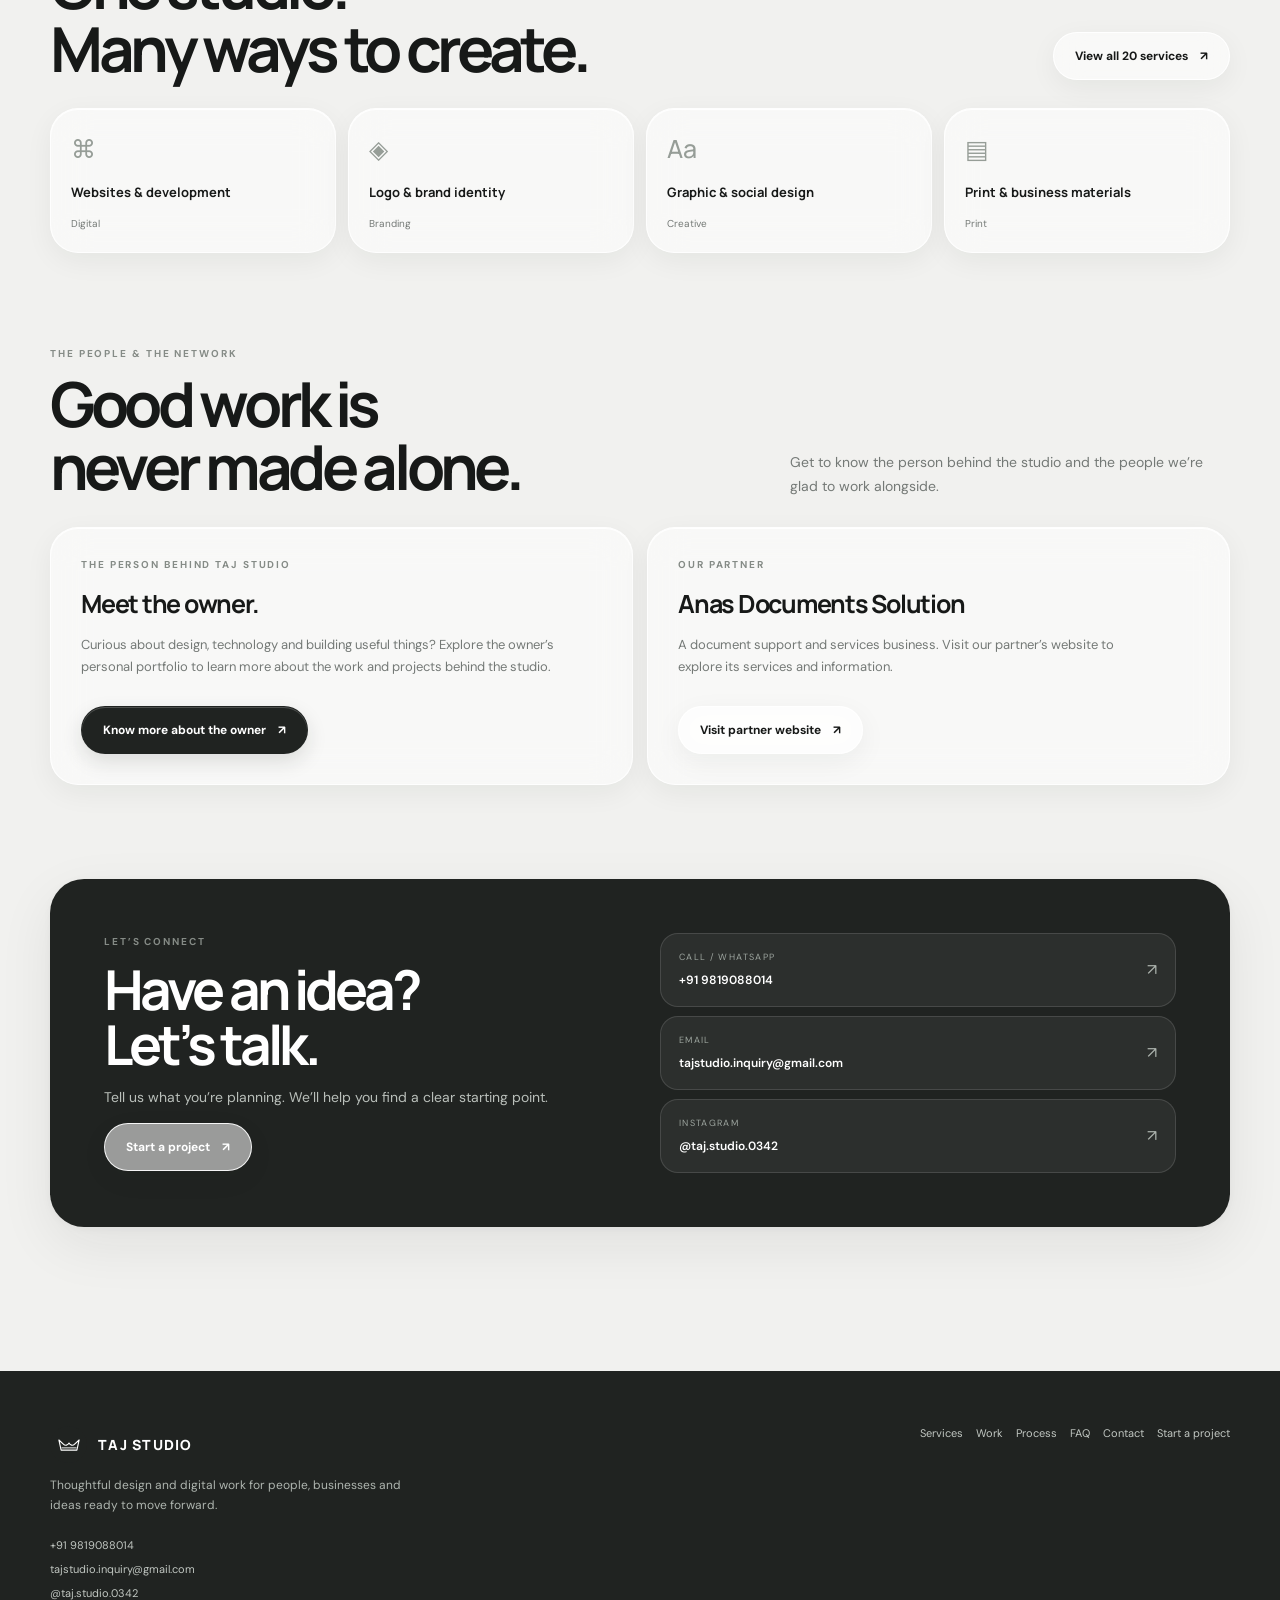
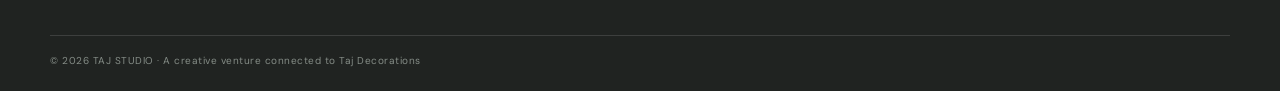
==== commit d93b165c: "Add files via upload" ====
--- a/index.html
+++ b/index.html
@@ -1,11 +1,11 @@
 <!doctype html>
 <html lang="en"><head><meta charset="utf-8"><meta name="viewport" content="width=device-width,initial-scale=1">
-<meta name="description" content="TAJ STUDIO creative and digital studio offering web design, graphic design and brand identity."><meta name="theme-color" content="#f1f1ef"><title>Home | TAJ STUDIO</title>
+<meta name="description" content="TAJ STUDIO creative and digital studio offering web design, graphic design and brand identity."><meta name="theme-color" content="#F5F5F5"><title>Home | TAJ STUDIO</title>
 <link rel="icon" href="assets/favicon.svg"><link rel="stylesheet" href="assets/style.css"></head><body>
-<header class="site-header"><a class="brand" href="index.html"><span class="brand-mark"><img src="assets/crown.svg" alt=""></span><span>TAJ STUDIO</span></a><button class="menu" aria-label="Toggle navigation" aria-expanded="false">☰</button><nav class="nav" aria-label="Main navigation"><a href="index.html">Home</a><a href="services.html">Services</a><a href="work.html">Work</a><a href="process.html">Process</a><a href="faq.html">FAQ</a><a href="contact.html">Contact</a><a class="nav-cta" href="start-project.html">Start a project ↗</a></nav></header><main class="wrap">
-<section class="hero reveal"><div class="eyebrow">CREATIVE STUDIO · DIGITAL PARTNER</div><h1>Ideas, made<br><span>recognisable.</span></h1><p>We build identities, websites and visual experiences that help ideas become recognisable, useful and ready for what’s next.</p><div class="actions"><a class="btn btn-dark" href="start-project.html">Start a project <span>↗</span></a><a class="btn btn-glass" href="services.html">Explore services</a></div><div class="hero-meta"><span>Strategy</span><span>Identity</span><span>Digital</span><span>Delivery</span></div></section>
-<section class="section reveal"><div class="section-head"><div><div class="kicker">WHAT WE DO</div><h2>Good ideas deserve<br>considered execution.</h2></div><p>From the first sketch to the final launch, we bring design and digital thinking together to make your next step clearer.</p></div><div class="bento"><article class="glass-card feature feature-dark"><div><div class="kicker">01 / DIGITAL</div><h3>Websites that work<br>as hard as you do.</h3><p>Responsive websites, landing pages and digital experiences built around your goals and your audience.</p></div><a class="feature-link" href="services.html">Explore digital services ↗</a></article><article class="glass-card feature feature-light"><div><div class="kicker">02 / CREATIVE</div><h3>Visuals with<br>a point of view.</h3><p>Brand identity, graphic design and visual systems that give your business a consistent voice.</p></div><a class="feature-link" href="services.html">Explore creative services ↗</a></article></div></section>
-<section class="section reveal"><div class="section-head"><div><div class="kicker">CAPABILITIES</div><h2>One studio.<br>Many ways to create.</h2></div><a class="btn btn-glass" href="services.html">View all 20 services ↗</a></div><div class="service-preview"><a class="glass-card mini-service" href="services.html"><span class="symbol">⌘</span><b>Websites & development</b><small>Digital</small></a><a class="glass-card mini-service" href="services.html"><span class="symbol">◈</span><b>Logo & brand identity</b><small>Branding</small></a><a class="glass-card mini-service" href="services.html"><span class="symbol">Aa</span><b>Graphic & social design</b><small>Creative</small></a><a class="glass-card mini-service" href="services.html"><span class="symbol">▤</span><b>Print & business materials</b><small>Print</small></a></div></section>
-<section class="section reveal"><div class="section-head"><div><div class="kicker">THE PEOPLE & THE NETWORK</div><h2>Good work is<br>never made alone.</h2></div><p>Get to know the person behind the studio and the people we’re glad to work alongside.</p></div><div class="people"><article class="glass-card person"><div class="kicker">THE PERSON BEHIND TAJ STUDIO</div><h3>Meet the owner.</h3><p>Curious about design, technology and building useful things? Explore the owner’s personal portfolio to learn more about the work and projects behind the studio.</p><a class="btn btn-dark" href="https://okdoomforhtmliscoolasf.github.io/Portfolio/" target="_blank" rel="noopener">Know more about the owner ↗</a></article><article class="glass-card person"><div class="kicker">OUR PARTNER</div><h3>Anas Documents Solution</h3><p>A document support and services business. Visit our partner’s website to explore its services and information.</p><a class="btn btn-glass" href="https://okdoomforhtmliscoolasf.github.io/Anas-Document-solution-/" target="_blank" rel="noopener">Visit partner website ↗</a></article></div></section>
-<section class="section reveal"><div class="contact-band"><div><div class="kicker">LET’S CONNECT</div><h2>Have an idea?<br>Let’s talk.</h2><p>Tell us what you’re planning. We’ll help you find a clear starting point.</p><a class="btn btn-glass" href="start-project.html">Start a project ↗</a></div><div class="contact-list"><a href="tel:+919819088014"><span><small>CALL / WHATSAPP</small><b>+91 9819088014</b></span><span class="arrow">↗</span></a><a href="mailto:tajstudio.inquiry@gmail.com"><span><small>EMAIL</small><b>tajstudio.inquiry@gmail.com</b></span><span class="arrow">↗</span></a><a href="https://instagram.com/taj.studio.0342" target="_blank" rel="noopener"><span><small>INSTAGRAM</small><b>@taj.studio.0342</b></span><span class="arrow">↗</span></a></div></div></section>
+<header class="site-header"><a class="brand" href="index.html" aria-label="TAJ STUDIO home"><span class="brand-mark"><img src="assets/crown.svg" alt=""></span><span>TAJ STUDIO</span></a><button class="menu" aria-label="Toggle navigation" aria-expanded="false"><svg class="nav-icon" viewBox="0 0 24 24" aria-hidden="true"><path d="M4 7h16M4 12h16M4 17h16"/></svg></button><nav class="nav" aria-label="Main navigation"><a href="index.html" aria-label="Home" title="Home"><svg class="nav-icon" viewBox="0 0 24 24" aria-hidden="true"><path d="m3 10 9-7 9 7v10a1 1 0 0 1-1 1h-6v-7H9v7H4a1 1 0 0 1-1-1z"/></svg><span class="nav-label">Home</span></a><a href="services.html" aria-label="Services" title="Services"><svg class="nav-icon" viewBox="0 0 24 24" aria-hidden="true"><rect x="3" y="3" width="7" height="7" rx="1"/><rect x="14" y="3" width="7" height="7" rx="1"/><rect x="3" y="14" width="7" height="7" rx="1"/><rect x="14" y="14" width="7" height="7" rx="1"/></svg><span class="nav-label">Services</span></a><a href="work.html" aria-label="Work" title="Work"><svg class="nav-icon" viewBox="0 0 24 24" aria-hidden="true"><rect x="3" y="4" width="18" height="16" rx="2"/><path d="M3 9h18M8 4v5m8-5v5"/></svg><span class="nav-label">Work</span></a><a href="process.html" aria-label="Process" title="Process"><svg class="nav-icon" viewBox="0 0 24 24" aria-hidden="true"><circle cx="12" cy="12" r="9"/><path d="m8 12 2.5 2.5L16 9"/></svg><span class="nav-label">Process</span></a><a href="faq.html" aria-label="FAQ" title="FAQ"><svg class="nav-icon" viewBox="0 0 24 24" aria-hidden="true"><circle cx="12" cy="12" r="9"/><path d="M9.6 9a2.5 2.5 0 1 1 4.3 1.7c-1.2 1.1-1.9 1.5-1.9 3M12 17.5h.01"/></svg><span class="nav-label">FAQ</span></a><a href="contact.html" aria-label="Contact" title="Contact"><svg class="nav-icon" viewBox="0 0 24 24" aria-hidden="true"><path d="M21 10.5a8.4 8.4 0 0 1-.9 3.8 8.5 8.5 0 0 1-7.6 4.7 8.4 8.4 0 0 1-3.8-.9L3 20l1.9-5.7a8.4 8.4 0 0 1-.9-3.8A8.5 8.5 0 0 1 8.7 2.9a8.4 8.4 0 0 1 3.8-.9h.5a8.5 8.5 0 0 1 8 8z"/></svg><span class="nav-label">Contact</span></a><a class="nav-cta" href="start-project.html" aria-label="Start a project" title="Start a project"><svg class="nav-icon" viewBox="0 0 24 24" aria-hidden="true"><path d="M7 17 17 7M7 7h10v10"/></svg><span class="nav-label">Start a project</span></a></nav></header><main class="wrap">
+<section class="hero reveal"><div class="eyebrow">CREATIVE STUDIO · DIGITAL PARTNER</div><h1>Ideas, made<br><span>recognisable.</span></h1><p>We build identities, websites and visual experiences that help ideas become recognisable, useful and ready for what’s next.</p><div class="actions"><a class="btn btn-dark" href="start-project.html">Start a project <span><span aria-hidden="true">↗</span></span></a><a class="btn btn-glass" href="services.html">Explore services</a></div><div class="hero-meta"><span>Strategy</span><span>Identity</span><span>Digital</span><span>Delivery</span></div></section>
+<section class="section reveal"><div class="section-head"><div><div class="kicker">WHAT WE DO</div><h2>Good ideas deserve<br>considered execution.</h2></div><p>From the first sketch to the final launch, we bring design and digital thinking together to make your next step clearer.</p></div><div class="bento"><article class="glass-card feature feature-dark"><div><div class="kicker">01 / DIGITAL</div><h3>Websites that work<br>as hard as you do.</h3><p>Responsive websites, landing pages and digital experiences built around your goals and your audience.</p></div><a class="feature-link" href="services.html">Explore digital services <span aria-hidden="true">↗</span></a></article><article class="glass-card feature feature-light"><div><div class="kicker">02 / CREATIVE</div><h3>Visuals with<br>a point of view.</h3><p>Brand identity, graphic design and visual systems that give your business a consistent voice.</p></div><a class="feature-link" href="services.html">Explore creative services <span aria-hidden="true">↗</span></a></article></div></section>
+<section class="section reveal"><div class="section-head"><div><div class="kicker">CAPABILITIES</div><h2>One studio.<br>Many ways to create.</h2></div><a class="btn btn-glass" href="services.html">View all 20 services <span aria-hidden="true">↗</span></a></div><div class="service-preview"><a class="glass-card mini-service" href="services.html"><span class="symbol">⌘</span><b>Websites & development</b><small>Digital</small></a><a class="glass-card mini-service" href="services.html"><span class="symbol">◈</span><b>Logo & brand identity</b><small>Branding</small></a><a class="glass-card mini-service" href="services.html"><span class="symbol">Aa</span><b>Graphic & social design</b><small>Creative</small></a><a class="glass-card mini-service" href="services.html"><span class="symbol">▤</span><b>Print & business materials</b><small>Print</small></a></div></section>
+<section class="section reveal"><div class="section-head"><div><div class="kicker">THE PEOPLE & THE NETWORK</div><h2>Good work is<br>never made alone.</h2></div><p>Get to know the person behind the studio and the people we’re glad to work alongside.</p></div><div class="people"><article class="glass-card person"><div class="kicker">THE PERSON BEHIND TAJ STUDIO</div><h3>Meet the owner.</h3><p>Curious about design, technology and building useful things? Explore the owner’s personal portfolio to learn more about the work and projects behind the studio.</p><a class="btn btn-dark" href="https://okdoomforhtmliscoolasf.github.io/Portfolio/" target="_blank" rel="noopener">Know more about the owner <span aria-hidden="true">↗</span></a></article><article class="glass-card person"><div class="kicker">OUR PARTNER</div><h3>Anas Documents Solution</h3><p>A document support and services business. Visit our partner’s website to explore its services and information.</p><a class="btn btn-glass" href="https://okdoomforhtmliscoolasf.github.io/Anas-Document-solution-/" target="_blank" rel="noopener">Visit partner website <span aria-hidden="true">↗</span></a></article></div></section>
+<section class="section reveal"><div class="contact-band"><div><div class="kicker">LET’S CONNECT</div><h2>Have an idea?<br>Let’s talk.</h2><p>Tell us what you’re planning. We’ll help you find a clear starting point.</p><a class="btn btn-glass" href="start-project.html">Start a project <span aria-hidden="true">↗</span></a></div><div class="contact-list"><a href="tel:+919819088014"><span><small>CALL / WHATSAPP</small><b>+91 9819088014</b></span><span class="arrow"><span aria-hidden="true">↗</span></span></a><a href="mailto:tajstudio.inquiry@gmail.com"><span><small>EMAIL</small><b>tajstudio.inquiry@gmail.com</b></span><span class="arrow"><span aria-hidden="true">↗</span></span></a><a href="https://instagram.com/taj.studio.0342" target="_blank" rel="noopener"><span><small>INSTAGRAM</small><b>@taj.studio.0342</b></span><span class="arrow"><span aria-hidden="true">↗</span></span></a></div></div></section>
 </main><footer><div class="wrap"><div class="footer-main"><div class="footer-brand"><a class="brand" href="index.html"><span class="brand-mark"><img src="assets/crown.svg" alt=""></span><span>TAJ STUDIO</span></a><p>Thoughtful design and digital work for people, businesses and ideas ready to move forward.</p><div class="footer-contact"><a href="tel:+919819088014">+91 9819088014</a><a href="mailto:tajstudio.inquiry@gmail.com">tajstudio.inquiry@gmail.com</a><a href="https://instagram.com/taj.studio.0342" target="_blank" rel="noopener">@taj.studio.0342</a></div></div><div class="footer-links"><a href="services.html">Services</a><a href="work.html">Work</a><a href="process.html">Process</a><a href="faq.html">FAQ</a><a href="contact.html">Contact</a><a href="start-project.html">Start a project</a></div></div><div class="copyright">© <span data-year></span> TAJ STUDIO · A creative venture connected to Taj Decorations</div></div></footer><script src="assets/app.js"></script></body></html>
--- a/assets/style.css
+++ b/assets/style.css
@@ -1,127 +1,35 @@
-
-@import url('https://fonts.googleapis.com/css2?family=DM+Sans:wght@400;500;700;800&family=Manrope:wght@600;700;800&family=DM+Mono&display=swap');
-:root{--sage:#719A73;--ever:#003A35;--ink:#001F27;--marine:#1F73C2;--paper:#edf2eb;--muted:#64756e;--shadow:10px 10px 24px #b9c8ba,-10px -10px 24px #fff;--inset:inset 5px 5px 12px #c8d4c8,inset -5px -5px 12px #fff}
-*{box-sizing:border-box}html{scroll-behavior:smooth}body{margin:0;background:var(--paper);color:var(--ink);font-family:'DM Sans',sans-serif;cursor:none}a{color:inherit;text-decoration:none}button{font:inherit;cursor:none}::selection{background:var(--sage);color:white}
-.cursor{position:fixed;z-index:99;left:0;top:0;width:13px;height:13px;border:2px solid var(--marine);border-radius:50%;pointer-events:none;transform:translate(-50%,-50%);transition:.2s}.cursor.big{width:36px;height:36px;background:#719a7330}
-.wrap{width:min(1160px,90%);margin:auto}.top{padding:18px 0;display:flex;align-items:center;justify-content:space-between;gap:20px}.brand{display:flex;align-items:center;gap:11px;font-weight:800;letter-spacing:-.05em;color:var(--ever);font-size:18px}.mark{width:54px;height:54px;border-radius:18px;background:var(--ever);color:white;display:grid;place-items:center;box-shadow:5px 5px 0 var(--sage);flex:0 0 auto}.mark img{display:block;object-fit:contain}.brand small{display:block;font:10px 'DM Mono';letter-spacing:.16em;color:var(--muted)}
-nav{display:flex;align-items:center;gap:20px;font-size:13px;font-weight:700;color:#52655d}nav a:hover{color:var(--marine)}.navcta{padding:12px 17px;border-radius:99px;background:var(--ever);color:white!important;box-shadow:4px 4px 0 var(--sage)}.menu{display:none;border:0;border-radius:13px;background:var(--paper);box-shadow:var(--shadow);padding:11px 14px;color:var(--ever)}
-.hero{margin:36px auto 75px;padding:clamp(38px,7vw,86px);border-radius:36px;background:linear-gradient(145deg,#f9fbf6,#e6eee4);box-shadow:var(--shadow);position:relative;overflow:hidden}.hero:after{content:'';position:absolute;width:350px;height:350px;border-radius:50%;right:-100px;top:-150px;background:radial-gradient(circle,#719a7350,transparent 70%)}
-.eyebrow,.kicker{font:500 10px 'DM Mono';letter-spacing:.17em;text-transform:uppercase;color:var(--sage)}.hero h1{position:relative;z-index:1;max-width:850px;font:800 clamp(44px,8.4vw,104px)/.98 Manrope;letter-spacing:-.075em;color:var(--ever);margin:20px 0;overflow-wrap:normal;word-break:normal}.accent{color:var(--marine)}.wordmark span{display:inline;transition:color .22s}.wordmark span:hover{color:var(--marine)}.hero p{max-width:590px;font-size:clamp(16px,2vw,20px);line-height:1.65;color:#5b6d65}
-.actions{display:flex;gap:14px;flex-wrap:wrap;margin-top:28px}.btn{display:inline-flex;align-items:center;justify-content:center;gap:10px;border:0;border-radius:99px;padding:15px 21px;font-weight:800;font-size:13px;transition:.2s}.btn:hover{transform:translateY(-3px)}.btn:active{transform:scale(.97)}.primary{background:var(--ever);color:white;box-shadow:5px 5px 0 var(--sage),var(--shadow)}.secondary{background:var(--paper);color:var(--ever);box-shadow:var(--shadow)}.blue{background:var(--marine);color:white;box-shadow:5px 5px 0 #8db8d9}.meta{display:flex;gap:25px;flex-wrap:wrap;margin-top:45px;color:var(--muted);font:11px 'DM Mono'}.meta span:before{content:'✳';color:var(--sage);margin-right:8px}
-.section{padding:0 0 78px}.head{display:flex;justify-content:space-between;align-items:end;gap:25px;margin-bottom:26px}.section h2,.pagehead h1{font:800 clamp(32px,5vw,58px)/1 Manrope;letter-spacing:-.07em;color:var(--ever);margin:10px 0}.intro{max-width:490px;line-height:1.65;color:var(--muted);font-size:15px}
-.bento{display:grid;grid-template-columns:1.15fr .85fr;gap:18px}.tile,.panel,.card,.step,.project,.faq{border-radius:25px;padding:26px;background:var(--paper);box-shadow:var(--shadow)}.tile.dark,.panel.dark{background:var(--ever);color:white}.tile.sage{background:var(--sage);color:white}.tile h3,.panel h3{font:800 26px Manrope;letter-spacing:-.05em;margin:12px 0}.tile p,.panel p,.panel li{line-height:1.65;font-size:14px;opacity:.8}.bigicon{font-size:42px}.tilelink{display:inline-block;margin-top:12px;font-size:12px;font-weight:800}
-.stats{display:grid;grid-template-columns:repeat(3,1fr);gap:14px}.stat{text-align:center;padding:20px;border-radius:20px;box-shadow:var(--shadow)}.stat strong{display:block;font:800 27px Manrope;color:var(--ever)}.stat span{font-size:11px;color:var(--muted)}
-.cards{display:grid;grid-template-columns:repeat(3,1fr);gap:16px}.card{min-height:195px;transition:.25s}.card:hover{transform:translateY(-6px)}.icon{width:48px;height:48px;display:grid;place-items:center;border-radius:16px;box-shadow:var(--inset);font-size:22px}.card h3{font:700 18px Manrope;color:var(--ever);margin:17px 0 8px}.card p{font-size:13px;line-height:1.55;color:var(--muted)}.card a{color:var(--marine);font-size:12px;font-weight:800}
-.pagehead{padding:58px 0 34px}.pagehead h1{font-size:clamp(42px,7vw,78px)}.pagehead p{max-width:690px;color:var(--muted);font-size:17px;line-height:1.65}.split{display:grid;grid-template-columns:1fr 1fr;gap:22px;align-items:center}
-.process{display:grid;grid-template-columns:repeat(4,1fr);gap:13px}.step b{font:700 11px 'DM Mono';color:var(--marine)}.step h3{color:var(--ever);font:700 17px Manrope}.step p{color:var(--muted);font-size:12px;line-height:1.55}
-.projectgrid{display:grid;grid-template-columns:repeat(2,1fr);gap:18px}.project{min-height:260px;display:flex;flex-direction:column;justify-content:space-between;background:linear-gradient(145deg,#e5eee4,#f9fbf7)}.project:nth-child(2){background:linear-gradient(145deg,#003a35,#001f27);color:white}.project:nth-child(3){background:linear-gradient(145deg,#1f73c2,#164d82);color:white}.project:nth-child(4){background:linear-gradient(145deg,#719a73,#3f674e);color:white}.project .mock{font:800 clamp(26px,4vw,44px)/.95 Manrope;letter-spacing:-.06em}.project small{font:10px 'DM Mono';letter-spacing:.13em}
-.search{display:flex;gap:10px;padding:10px 17px;border-radius:17px;box-shadow:var(--inset);margin:20px 0}.search input{border:0;background:transparent;outline:0;width:100%;padding:10px}.filters{display:flex;gap:8px;flex-wrap:wrap;margin-bottom:20px}.filter{border:0;border-radius:99px;padding:9px 14px;background:var(--paper);box-shadow:var(--shadow);font-size:11px;font-weight:800;color:var(--muted)}.filter.active{background:var(--ever);color:white}
-.form{padding:27px;border-radius:25px;box-shadow:var(--shadow)}label{display:block;font-size:12px;font-weight:800;color:var(--ever);margin:15px 0}input,textarea,select{width:100%;padding:14px;border:0;border-radius:13px;background:var(--paper);box-shadow:var(--inset);margin-top:7px;outline:0;color:var(--ink)}.form button{width:100%;margin-top:15px}
-.faq{margin:12px 0;padding:18px 21px}.faq summary{cursor:pointer;color:var(--ever);font-weight:800}.faq p{color:var(--muted);line-height:1.6;font-size:13px}.cta{padding:38px;border-radius:28px;background:var(--ever);color:white;box-shadow:var(--shadow);display:flex;align-items:center;justify-content:space-between;gap:25px}.cta h2{font:800 clamp(26px,4vw,42px) Manrope;margin:0}.cta p{color:#c5d8ce;font-size:14px}
-footer{background:var(--ink);color:white;margin-top:75px;padding:45px 0 25px}.foot{display:flex;justify-content:space-between;gap:30px}.foot p{color:#b9cbc3;max-width:400px;font-size:13px;line-height:1.6}.footlinks{display:flex;gap:15px;flex-wrap:wrap;color:#c5d8ce;font-size:12px}.copy{border-top:1px solid #ffffff25;padding-top:18px;margin-top:32px;color:#91a69c;font:10px 'DM Mono'}
-.reveal{opacity:0;transform:translateY(18px);transition:.65s}.reveal.in{opacity:1;transform:none}::-webkit-scrollbar{width:10px}::-webkit-scrollbar-track{background:var(--paper)}::-webkit-scrollbar-thumb{background:var(--sage);border:3px solid var(--paper);border-radius:99px}
-@media(max-width:800px){.cards{grid-template-columns:repeat(2,1fr)}.process{grid-template-columns:repeat(2,1fr)}}
-@media(max-width:650px){.brand{font-size:17px}.mark{width:48px;height:48px}.hero h1{font-size:clamp(43px,11.8vw,66px);letter-spacing:-.07em}body,button{cursor:auto}.cursor{display:none}.menu{display:block}.nav{display:none;position:absolute;z-index:40;top:72px;left:5%;right:5%;padding:20px;border-radius:20px;background:var(--paper);box-shadow:var(--shadow);flex-direction:column;align-items:stretch}.nav.open{display:flex}.hero{margin:20px auto 55px;padding:42px 25px}.hero h1{font-size:clamp(45px,13vw,70px)}.head{display:block}.bento,.split,.projectgrid{grid-template-columns:1fr}.cards{grid-template-columns:1fr}.process{grid-template-columns:1fr 1fr}.stats{gap:8px}.stat{padding:14px 6px}.stat strong{font-size:22px}.cta,.foot{display:block}.cta .btn{margin-top:15px}.footlinks{margin-top:22px}}
-@media(prefers-reduced-motion:reduce){*{scroll-behavior:auto!important;transition:none!important}.reveal{opacity:1;transform:none}}
-
-/* Brand identity refinement */
-.brand .mark{width:56px;height:56px;border-radius:17px;background:var(--ever);box-shadow:5px 5px 0 var(--sage)}
-.brand .mark img{width:36px;height:28px;object-fit:contain}
-.nav{gap:9px}
-.nav .iconlink{width:44px;height:44px;display:grid;place-items:center;border-radius:14px;color:var(--ever);transition:background .2s,color .2s,transform .2s;position:relative}
-.nav .iconlink svg{width:21px;height:21px;fill:none;stroke:currentColor;stroke-width:1.8;stroke-linecap:round;stroke-linejoin:round}
-.nav .iconlink:hover,.nav .iconlink:focus-visible,.nav .iconlink[aria-current="page"]{background:var(--ever);color:#fff;box-shadow:4px 4px 0 var(--sage);transform:translateY(-2px);outline:0}
-.nav .iconlink:active{transform:scale(.96)}
-.nav .navcta{margin-left:8px;transition:background .2s,color .2s,box-shadow .2s,transform .2s}
-.nav .navcta:hover,.nav .navcta:focus-visible{background:var(--marine);color:#fff;box-shadow:4px 4px 0 var(--sage);transform:translateY(-2px);outline:0}
-.hero-center{text-align:center;min-height:clamp(390px,58vh,610px);display:flex;flex-direction:column;align-items:center;justify-content:center}
-.hero-center h1{max-width:none;width:100%;font-size:clamp(58px,12vw,132px);letter-spacing:-.085em;margin:0 0 22px;white-space:normal}
-.hero-center p{max-width:520px;margin:0 auto;color:#5b6d65}
-.hero-center .actions{justify-content:center}
-@media(max-width:650px){
- .nav{gap:8px}
- .nav .iconlink{width:42px;height:42px}
- .nav .navcta{margin-left:0;padding:12px 14px;font-size:12px}
- .hero-center{min-height:430px;padding:35px 18px}
- .hero-center h1{font-size:clamp(50px,13vw,76px);letter-spacing:-.075em}
-}
-
-/* Search, filter and sorting controls */
-.service-tools,.work-tools{display:flex;align-items:center;justify-content:space-between;gap:16px;margin:12px 0 16px}
-.service-search{flex:1;margin:0;align-items:center;min-width:0}
-.service-search input{box-shadow:none;margin:0;min-width:0}
-.clear-search{border:0;background:transparent;color:var(--muted);font-size:22px;padding:4px 8px;border-radius:9px}
-.clear-search:hover{background:#719a7325;color:var(--ever)}
-.sort-control{display:flex;align-items:center;gap:10px;white-space:nowrap;font:10px 'DM Mono';letter-spacing:.12em;color:var(--muted)}
-.sort-control select{width:auto;min-width:145px;margin:0;padding:12px 34px 12px 13px;font:700 12px 'DM Sans';letter-spacing:0;color:var(--ever);cursor:pointer}
-.service-filters{margin:16px 0}
-.filter span{opacity:.7;margin-left:5px}
-.results-line{display:flex;justify-content:space-between;gap:12px;margin:15px 2px;color:var(--muted);font:10px 'DM Mono';letter-spacing:.08em}
-.service-meta{font:10px 'DM Mono';letter-spacing:.12em;color:var(--sage);margin-top:17px}
-.service-meta span{color:var(--muted)}
-.service-card[hidden],.project[hidden]{display:none!important}
-.empty-state{padding:30px;border-radius:20px;background:var(--paper);box-shadow:var(--inset);color:var(--muted);text-align:center;font-size:14px}
-.work-tools{align-items:center}.work-tools .filters{margin:0}
-@media(max-width:650px){.service-tools,.work-tools{align-items:stretch;flex-direction:column}.sort-control{justify-content:space-between}.sort-control select{flex:1}.results-line{font-size:9px}.service-search{width:100%}}
-
-/* Homepage expansion: layered hero, owner profile, partner and contact paths */
-.hero-expanded{min-height:590px;padding:clamp(38px,7vw,82px);display:flex;flex-direction:column;justify-content:space-between;align-items:stretch;text-align:left;position:relative;isolation:isolate}
-.hero-expanded:before{content:"";position:absolute;z-index:-1;inset:0;background:radial-gradient(ellipse at 83% 20%,#719a7350,transparent 34%),radial-gradient(ellipse at 8% 90%,#1f73c225,transparent 38%)}
-.hero-expanded .hero-copy{max-width:790px;margin:auto 0;position:relative;z-index:2}
-.hero-expanded .eyebrow{font:500 10px 'DM Mono';letter-spacing:.2em;color:var(--sage)}
-.hero-expanded h1{font-size:clamp(64px,12vw,145px);text-align:left;margin:22px 0 16px;line-height:.88}
-.hero-expanded p{max-width:560px;margin:0;font-size:clamp(16px,2vw,20px)}
-.hero-expanded .actions{justify-content:flex-start}
-.hero-bottom{display:flex;justify-content:space-between;gap:12px;border-top:1px solid #003a3525;padding-top:17px;margin-top:42px;color:var(--muted);font:10px 'DM Mono';letter-spacing:.12em}
-.hero-orbit{position:absolute;right:9%;top:12%;width:210px;height:210px;border:1px solid #719a7350;border-radius:50%;display:grid;place-items:center;transform:rotate(-15deg)}
-.hero-orbit:before,.hero-orbit:after{content:"";position:absolute;border:1px solid #719a7338;border-radius:50%;inset:18px}
-.hero-orbit:after{inset:42px}
-.orbit-crown{font-size:82px;color:var(--sage);text-shadow:7px 7px 0 #719a7320}
-.orbit-dot{position:absolute;width:13px;height:13px;border-radius:50%;background:var(--marine);box-shadow:0 0 0 7px #1f73c21c}
-.dot-one{top:23px;right:35px}.dot-two{bottom:27px;left:15px;background:var(--sage)}
-.home-services{display:grid;grid-template-columns:repeat(4,1fr);gap:13px}
-.mini-service{min-height:145px;padding:20px;border-radius:20px;display:flex;flex-direction:column;align-items:flex-start;justify-content:space-between;background:var(--paper);box-shadow:var(--shadow);transition:.22s}
-.mini-service:hover{transform:translateY(-5px);background:var(--ever);color:white;box-shadow:5px 5px 0 var(--sage)}
-.mini-service>span{font:800 27px Manrope;color:var(--sage)}
-.mini-service b{font:700 14px Manrope}.mini-service small{font:10px 'DM Mono';color:var(--muted);text-transform:uppercase;letter-spacing:.12em}
-.mini-service:hover small{color:#d1e0d5}
-.text-link{font-size:12px;font-weight:800;color:var(--marine);white-space:nowrap}
-.people-grid{display:grid;grid-template-columns:1fr 1fr;gap:18px}
-.person-card{border-radius:27px;padding:30px;box-shadow:var(--shadow);min-height:300px;display:flex;flex-direction:column;align-items:flex-start}
-.owner-card{background:linear-gradient(145deg,#eaf1e8,#f8faf5)}
-.partner-card{background:linear-gradient(145deg,var(--ever),var(--ink));color:white}
-.person-icon{width:54px;height:54px;border-radius:18px;background:var(--paper);box-shadow:var(--inset);display:grid;place-items:center;margin-bottom:25px}
-.person-icon svg{width:25px;height:25px;fill:none;stroke:var(--ever);stroke-width:1.8;stroke-linecap:round}
-.partner-mark{width:54px;height:54px;border-radius:18px;background:var(--sage);display:grid;place-items:center;color:white;margin-bottom:25px;box-shadow:5px 5px 0 #001f2730}
-.partner-crown{font-size:35px}
-.person-card h3{font:800 27px Manrope;letter-spacing:-.05em;margin:10px 0}
-.person-card p{font-size:14px;line-height:1.65;color:var(--muted);max-width:470px;flex:1}
-.partner-card p{color:#d1e0d5}
-.person-card .btn{margin-top:16px}
-.contact-panel{display:grid;grid-template-columns:.9fr 1.1fr;gap:30px;padding:clamp(26px,5vw,48px);border-radius:30px;background:var(--ever);color:white;box-shadow:var(--shadow)}
-.contact-panel h2{font:800 clamp(34px,5vw,55px)/.98 Manrope;letter-spacing:-.07em;margin:15px 0}
-.contact-panel p{color:#c6d9cf;line-height:1.6;max-width:380px;font-size:14px}
-.contact-list{display:flex;flex-direction:column;justify-content:center;gap:10px}
-.contact-list>a{display:flex;align-items:center;gap:14px;padding:16px;border-radius:17px;background:#ffffff0c;border:1px solid #ffffff18;transition:.2s}
-.contact-list>a:hover{background:var(--sage);transform:translateX(4px)}
-.contact-symbol{width:40px;height:40px;border-radius:13px;background:#ffffff18;display:grid;place-items:center;font-size:20px}
-.contact-list a>span:nth-child(2){display:flex;flex-direction:column;gap:4px;min-width:0}
-.contact-list small{font:10px 'DM Mono';letter-spacing:.12em;color:#b9d0c3}
-.contact-list b{font-size:13px;overflow-wrap:anywhere}
-.contact-arrow{margin-left:auto}
-.foot-column{display:flex;flex-direction:column;gap:20px;align-items:flex-end}
-.foot-contact{display:flex;flex-direction:column;gap:9px;text-align:right;color:#c5d8ce;font-size:12px}
-.foot-contact a:hover{color:white}
-@media(max-width:800px){.hero-orbit{right:6%;top:10%;width:150px;height:150px}.orbit-crown{font-size:58px}.home-services{grid-template-columns:repeat(2,1fr)}}
-@media(max-width:650px){
- .hero-expanded{min-height:570px;padding:34px 23px}
- .hero-expanded h1{font-size:clamp(58px,15vw,86px)}
- .hero-orbit{right:7%;top:7%;width:105px;height:105px;opacity:.65}
- .hero-orbit:before{inset:10px}.hero-orbit:after{inset:25px}.orbit-crown{font-size:40px}
- .hero-expanded .hero-copy{margin:auto 0}
- .hero-bottom{display:grid;grid-template-columns:1fr 1fr;font-size:9px;row-gap:12px}
- .people-grid,.contact-panel{grid-template-columns:1fr}
- .person-card{min-height:270px;padding:24px}
- .foot-column{align-items:flex-start;margin-top:22px}
- .foot-contact{text-align:left}
-}
+@import url('https://fonts.googleapis.com/css2?family=DM+Sans:wght@400;500;600;700;800&family=Manrope:wght@400;500;600;700;800&display=swap');
+:root{--bg:#f1f1ef;--paper:#fafaf8;--ink:#171918;--muted:#747976;--line:rgba(23,25,24,.10);--glass:rgba(255,255,255,.58);--glass-strong:rgba(255,255,255,.76);--shadow:0 18px 55px rgba(24,29,26,.075),0 2px 8px rgba(24,29,26,.035);--soft:0 8px 28px rgba(24,29,26,.055);--radius:28px;--max:1180px}
+*{box-sizing:border-box}html{scroll-behavior:smooth}body{margin:0;background:var(--bg);color:var(--ink);font-family:'DM Sans',sans-serif;-webkit-font-smoothing:antialiased}a{color:inherit;text-decoration:none}button,input,select,textarea{font:inherit}button,a{-webkit-tap-highlight-color:transparent}button{cursor:pointer}::selection{background:#222;color:#fff}
+.wrap{width:min(var(--max),calc(100% - 48px));margin-inline:auto}
+.site-header{position:sticky;top:14px;z-index:50;width:min(var(--max),calc(100% - 32px));margin:14px auto 0;padding:10px 12px 10px 18px;display:flex;align-items:center;justify-content:space-between;border:1px solid rgba(255,255,255,.78);border-radius:999px;background:rgba(250,250,248,.70);backdrop-filter:blur(24px) saturate(150%);-webkit-backdrop-filter:blur(24px) saturate(150%);box-shadow:0 8px 30px rgba(30,34,31,.065),inset 0 1px 0 #fff}
+.brand{display:flex;align-items:center;gap:11px;font:800 14px Manrope;letter-spacing:.09em}.brand-mark{width:37px;height:37px;border-radius:50%;display:grid;place-items:center;background:#202321;color:#fff}.brand-mark img{width:24px;height:19px;filter:invert(1)}
+.nav{display:flex;align-items:center;gap:5px}.nav a{padding:11px 14px;border-radius:999px;color:#626864;font-size:12px;font-weight:600;transition:.22s}.nav a:hover,.nav a[aria-current=page]{background:rgba(20,24,21,.06);color:var(--ink)}.nav .nav-cta{padding:12px 18px;background:#202321;color:#fff;box-shadow:inset 0 1px 0 rgba(255,255,255,.18),0 4px 12px rgba(0,0,0,.12)}.nav .nav-cta:hover{background:#414642;color:#fff;transform:translateY(-1px)}
+.menu{display:none;border:1px solid var(--line);border-radius:50%;width:42px;height:42px;background:var(--glass-strong);color:var(--ink)}
+main{min-height:60vh}.hero{position:relative;overflow:hidden;margin:30px auto 100px;padding:clamp(45px,8vw,108px) clamp(24px,7vw,88px);min-height:610px;border:1px solid rgba(255,255,255,.86);border-radius:38px;background:linear-gradient(135deg,rgba(255,255,255,.84),rgba(237,238,235,.72));box-shadow:var(--shadow);display:flex;flex-direction:column;justify-content:center;isolation:isolate}
+.hero:before{content:"";position:absolute;z-index:-1;width:540px;height:540px;right:-130px;top:-190px;border-radius:50%;background:radial-gradient(circle,rgba(255,255,255,.95),rgba(255,255,255,.1) 68%,transparent 72%);filter:blur(2px)}
+.hero:after{content:"";position:absolute;z-index:-1;width:300px;height:300px;right:8%;bottom:-210px;border-radius:50%;border:1px solid rgba(20,24,21,.08);box-shadow:0 0 0 32px rgba(255,255,255,.16),0 0 0 66px rgba(255,255,255,.12)}
+.eyebrow,.kicker{font-size:10px;letter-spacing:.19em;text-transform:uppercase;font-weight:700;color:#858b86}.hero h1,.page-head h1{max-width:900px;margin:23px 0 18px;font:700 clamp(52px,8.8vw,112px)/.94 Manrope;letter-spacing:-.085em}.hero h1 span{color:#858b86}.hero p,.page-head p{max-width:610px;color:#707772;font-size:clamp(15px,1.7vw,18px);line-height:1.75}
+.actions{display:flex;gap:10px;flex-wrap:wrap;margin-top:28px}.btn{display:inline-flex;align-items:center;justify-content:center;gap:12px;padding:15px 21px;border-radius:999px;border:1px solid transparent;font-size:12px;font-weight:700;transition:transform .2s,box-shadow .2s,background .2s}.btn:hover{transform:translateY(-2px)}.btn:active{transform:scale(.98)}.btn-dark{background:#202321;color:white;box-shadow:inset 0 1px 0 rgba(255,255,255,.2),0 8px 20px rgba(25,28,26,.13)}.btn-dark:hover{background:#3b403d}.btn-glass{background:rgba(255,255,255,.55);border-color:rgba(255,255,255,.9);box-shadow:var(--soft);backdrop-filter:blur(14px)}.btn-glass:hover{background:#fff}
+.hero-meta{position:absolute;left:clamp(24px,7vw,88px);right:clamp(24px,7vw,88px);bottom:28px;display:flex;justify-content:space-between;gap:12px;color:#969b97;font-size:9px;letter-spacing:.15em;text-transform:uppercase}
+.section{padding:0 0 94px}.section-head{display:flex;justify-content:space-between;align-items:end;gap:30px;margin-bottom:28px}.section-head h2,.page-head h1{margin:12px 0 0;font:700 clamp(34px,5vw,62px)/1.02 Manrope;letter-spacing:-.07em}.section-head p{max-width:440px;color:var(--muted);font-size:14px;line-height:1.75;margin:0}
+.glass-card{border:1px solid rgba(255,255,255,.85);background:rgba(255,255,255,.52);backdrop-filter:blur(18px);-webkit-backdrop-filter:blur(18px);border-radius:var(--radius);box-shadow:var(--soft),inset 0 1px 0 rgba(255,255,255,.9)}
+.bento{display:grid;grid-template-columns:1.15fr .85fr;gap:16px}.feature{min-height:315px;padding:34px;display:flex;flex-direction:column;justify-content:space-between}.feature-dark{background:#202321;color:white;border-color:#393e3a}.feature h3{font:700 clamp(26px,3vw,38px)/1.08 Manrope;letter-spacing:-.055em;margin:18px 0 10px}.feature p{max-width:440px;color:#b9bfba;font-size:13px;line-height:1.7}.feature .kicker{color:#aeb5af}.feature .feature-link{font-size:12px;font-weight:700;margin-top:20px}.feature-light{background:rgba(255,255,255,.64)}
+.service-preview{display:grid;grid-template-columns:repeat(4,1fr);gap:12px}.mini-service{padding:22px 20px;min-height:145px;display:flex;flex-direction:column;justify-content:space-between;transition:.2s}.mini-service:hover{transform:translateY(-4px);box-shadow:var(--shadow)}.mini-service .symbol{font:500 25px Manrope;color:#969d97}.mini-service b{font:700 13px Manrope}.mini-service small{font-size:10px;color:var(--muted)}
+.people{display:grid;grid-template-columns:1fr 1fr;gap:14px}.person{padding:30px;min-height:245px}.person h3{font:700 25px Manrope;letter-spacing:-.05em;margin:15px 0 8px}.person p{max-width:480px;color:var(--muted);font-size:13px;line-height:1.7}.person .btn{margin-top:15px}
+.contact-band{padding:clamp(28px,5vw,54px);display:grid;grid-template-columns:1fr 1fr;gap:40px;align-items:center;background:#202321;color:#fff;border-radius:34px;box-shadow:var(--shadow)}.contact-band h2{font:700 clamp(34px,5vw,55px)/1 Manrope;letter-spacing:-.07em;margin:14px 0}.contact-band p{color:#b9bfba;line-height:1.7;font-size:14px}.contact-list{display:grid;gap:9px}.contact-list a{display:flex;justify-content:space-between;align-items:center;gap:15px;padding:17px 18px;border:1px solid rgba(255,255,255,.13);border-radius:18px;background:rgba(255,255,255,.055);transition:.2s}.contact-list a:hover{background:rgba(255,255,255,.11)}.contact-list small{display:block;color:#9da59f;font-size:9px;letter-spacing:.15em;margin-bottom:5px}.contact-list b{font-size:12px;font-weight:600}.contact-list .arrow{color:#aeb5af}
+.page-head{padding:88px 0 45px}.page-head h1{font-size:clamp(44px,7vw,82px);max-width:900px}.page-head p{max-width:650px}
+.grid-3{display:grid;grid-template-columns:repeat(3,1fr);gap:14px}.service-card{padding:25px;min-height:220px;transition:.22s}.service-card:hover{transform:translateY(-4px);box-shadow:var(--shadow)}.service-card .num{font-size:10px;color:#929994;letter-spacing:.12em}.service-card h3{font:700 19px Manrope;letter-spacing:-.04em;margin:23px 0 8px}.service-card p{font-size:12px;color:var(--muted);line-height:1.65;min-height:40px}.service-card a{display:inline-block;margin-top:12px;font-size:11px;font-weight:700}
+.toolbar{display:flex;align-items:center;gap:12px;margin:0 0 16px}.searchbox{flex:1;display:flex;align-items:center;gap:10px;padding:0 17px;min-height:50px}.searchbox input{width:100%;border:0;outline:0;background:transparent;color:var(--ink);font-size:13px}.toolbar select{min-height:50px;padding:0 15px;border:1px solid rgba(255,255,255,.8);border-radius:999px;background:rgba(255,255,255,.6);color:var(--ink);font-size:12px;outline:0}
+.filters{display:flex;flex-wrap:wrap;gap:7px;margin:15px 0 20px}.filter{padding:9px 14px;border:1px solid rgba(255,255,255,.8);border-radius:999px;background:rgba(255,255,255,.45);color:#717873;font-size:11px;font-weight:600}.filter.active{background:#202321;color:white;border-color:#202321}.result-line{display:flex;justify-content:space-between;color:#8b918c;font-size:10px;letter-spacing:.1em;text-transform:uppercase;margin:14px 2px}
+.project-grid{display:grid;grid-template-columns:1fr 1fr;gap:16px}.project{padding:12px;overflow:hidden}.project-art{height:260px;border-radius:21px;background:#e8e9e6;display:grid;place-items:center;overflow:hidden;position:relative}.project-art:before{content:"";position:absolute;inset:18px;border:1px solid rgba(30,35,31,.09);border-radius:15px}.project-art.dark{background:#262a27;color:white}.project-art.mid{background:#d9ddda}.project-art.light{background:#f7f7f4}.mock-window{width:72%;height:68%;border-radius:13px;background:rgba(255,255,255,.78);box-shadow:0 18px 35px rgba(0,0,0,.12);padding:15px;color:#202321;position:relative}.mock-top{height:7px;width:40%;background:#c7ccc8;border-radius:99px;margin-bottom:18px}.mock-lines{height:7px;background:#d9ddda;border-radius:99px;margin:9px 0;width:85%}.mock-lines.short{width:55%}.mock-pill{width:70px;height:22px;border-radius:99px;background:#252a26;margin-top:18px}.project-copy{padding:18px 12px 13px}.project-copy small{font-size:9px;letter-spacing:.13em;color:#8a918b}.project-copy h3{font:700 22px Manrope;letter-spacing:-.05em;margin:9px 0}.project-copy p{font-size:12px;color:var(--muted);line-height:1.6;margin:0}
+.steps{display:grid;grid-template-columns:repeat(4,1fr);gap:12px}.step{padding:25px;min-height:210px}.step .num{font:600 11px Manrope;color:#9aa09b}.step h3{font:700 19px Manrope;margin:28px 0 9px}.step p{font-size:12px;line-height:1.7;color:var(--muted)}
+.faq-list{display:grid;gap:10px}.faq-item{padding:20px 23px}.faq-item summary{cursor:pointer;list-style:none;font:700 14px Manrope;display:flex;justify-content:space-between;gap:20px}.faq-item summary::-webkit-details-marker{display:none}.faq-item summary:after{content:"+";font-size:20px;font-weight:400;color:#969d97}.faq-item[open] summary:after{content:"−"}.faq-item p{font-size:13px;line-height:1.75;color:var(--muted);max-width:780px}
+.contact-grid{display:grid;grid-template-columns:1fr 1fr;gap:15px}.contact-card{padding:30px}.contact-card h3{font:700 24px Manrope;letter-spacing:-.04em}.contact-card p{color:var(--muted);font-size:13px;line-height:1.7}
+.form-layout{display:grid;grid-template-columns:1.15fr .85fr;gap:16px;align-items:start}.form-card{padding:clamp(22px,4vw,36px)}.form-grid{display:grid;grid-template-columns:1fr 1fr;gap:0 14px}.field{display:block;margin:0 0 17px;font-size:11px;font-weight:700;color:#545b56}.field.full{grid-column:1/-1}.field input,.field select,.field textarea{display:block;width:100%;margin-top:8px;padding:15px 16px;border:1px solid rgba(30,35,31,.08);border-radius:15px;background:rgba(245,246,243,.8);outline:0;color:var(--ink);font-size:13px;box-shadow:inset 0 1px 3px rgba(20,25,21,.035);transition:border .2s,background .2s}.field input:focus,.field select:focus,.field textarea:focus{border-color:#9da49e;background:#fff}.field textarea{resize:vertical;min-height:130px}.form-note{font-size:11px;color:var(--muted);line-height:1.6}.aside-card{padding:30px;position:sticky;top:105px}.aside-card h3{font:700 25px Manrope;letter-spacing:-.05em}.aside-card p,.aside-card li{font-size:13px;line-height:1.7;color:var(--muted)}.aside-card ul{padding-left:18px}
+footer{margin-top:50px;padding:55px 0 24px;background:#202321;color:white}.footer-main{display:flex;justify-content:space-between;gap:35px}.footer-brand p{max-width:370px;color:#aeb5af;font-size:12px;line-height:1.7}.footer-links{display:flex;gap:13px;flex-wrap:wrap;align-content:start}.footer-links a{font-size:11px;color:#c1c7c2}.footer-links a:hover{color:white}.footer-contact{display:grid;gap:10px;margin-top:22px}.footer-contact a{font-size:11px;color:#c1c7c2}.copyright{border-top:1px solid rgba(255,255,255,.13);margin-top:35px;padding-top:18px;color:#858d87;font-size:10px;letter-spacing:.05em}
+.reveal{opacity:0;transform:translateY(16px);transition:opacity .65s ease,transform .65s ease}.reveal.visible{opacity:1;transform:none}
+.empty{display:none;padding:30px;text-align:center;color:var(--muted);font-size:13px}
+@media(max-width:850px){.service-preview{grid-template-columns:repeat(2,1fr)}.grid-3{grid-template-columns:repeat(2,1fr)}.steps{grid-template-columns:repeat(2,1fr)}.bento{grid-template-columns:1fr 1fr}.hero{min-height:550px}.nav a{padding:10px 11px}}
+@media(max-width:650px){.wrap{width:calc(100% - 32px)}.site-header{width:calc(100% - 20px);top:8px;margin-top:8px;padding:8px 9px 8px 14px}.brand{font-size:12px}.brand-mark{width:34px;height:34px}.menu{display:block}.nav{display:none;position:absolute;top:57px;left:0;right:0;padding:12px;border-radius:22px;border:1px solid rgba(255,255,255,.85);background:rgba(250,250,248,.92);backdrop-filter:blur(24px);box-shadow:var(--shadow);flex-direction:column;align-items:stretch}.nav.open{display:flex}.nav a{padding:13px 15px}.hero{margin:18px auto 75px;padding:50px 25px 78px;min-height:520px;border-radius:28px}.hero h1{font-size:clamp(48px,14vw,78px)}.hero-meta{left:25px;right:25px;bottom:23px;flex-wrap:wrap;justify-content:flex-start;gap:8px 17px}.section{padding-bottom:70px}.section-head{display:block}.section-head p{margin-top:15px}.bento,.people,.contact-band,.contact-grid,.form-layout,.project-grid{grid-template-columns:1fr}.feature{min-height:260px;padding:26px}.service-preview{grid-template-columns:1fr 1fr}.grid-3{grid-template-columns:1fr}.steps{grid-template-columns:1fr 1fr}.page-head{padding:62px 0 32px}.page-head h1{font-size:clamp(42px,12vw,65px)}.toolbar{align-items:stretch;flex-direction:column}.toolbar select{width:100%}.result-line{font-size:9px}.project-art{height:220px}.contact-band{padding:28px;border-radius:27px}.footer-main{display:block}.footer-links{margin-top:24px}.form-grid{grid-template-columns:1fr}.field.full{grid-column:auto}.aside-card{position:static}.aside-card{padding:25px}}
+@media(prefers-reduced-motion:reduce){*,*:before,*:after{scroll-behavior:auto!important;transition:none!important}.reveal{opacity:1;transform:none}}
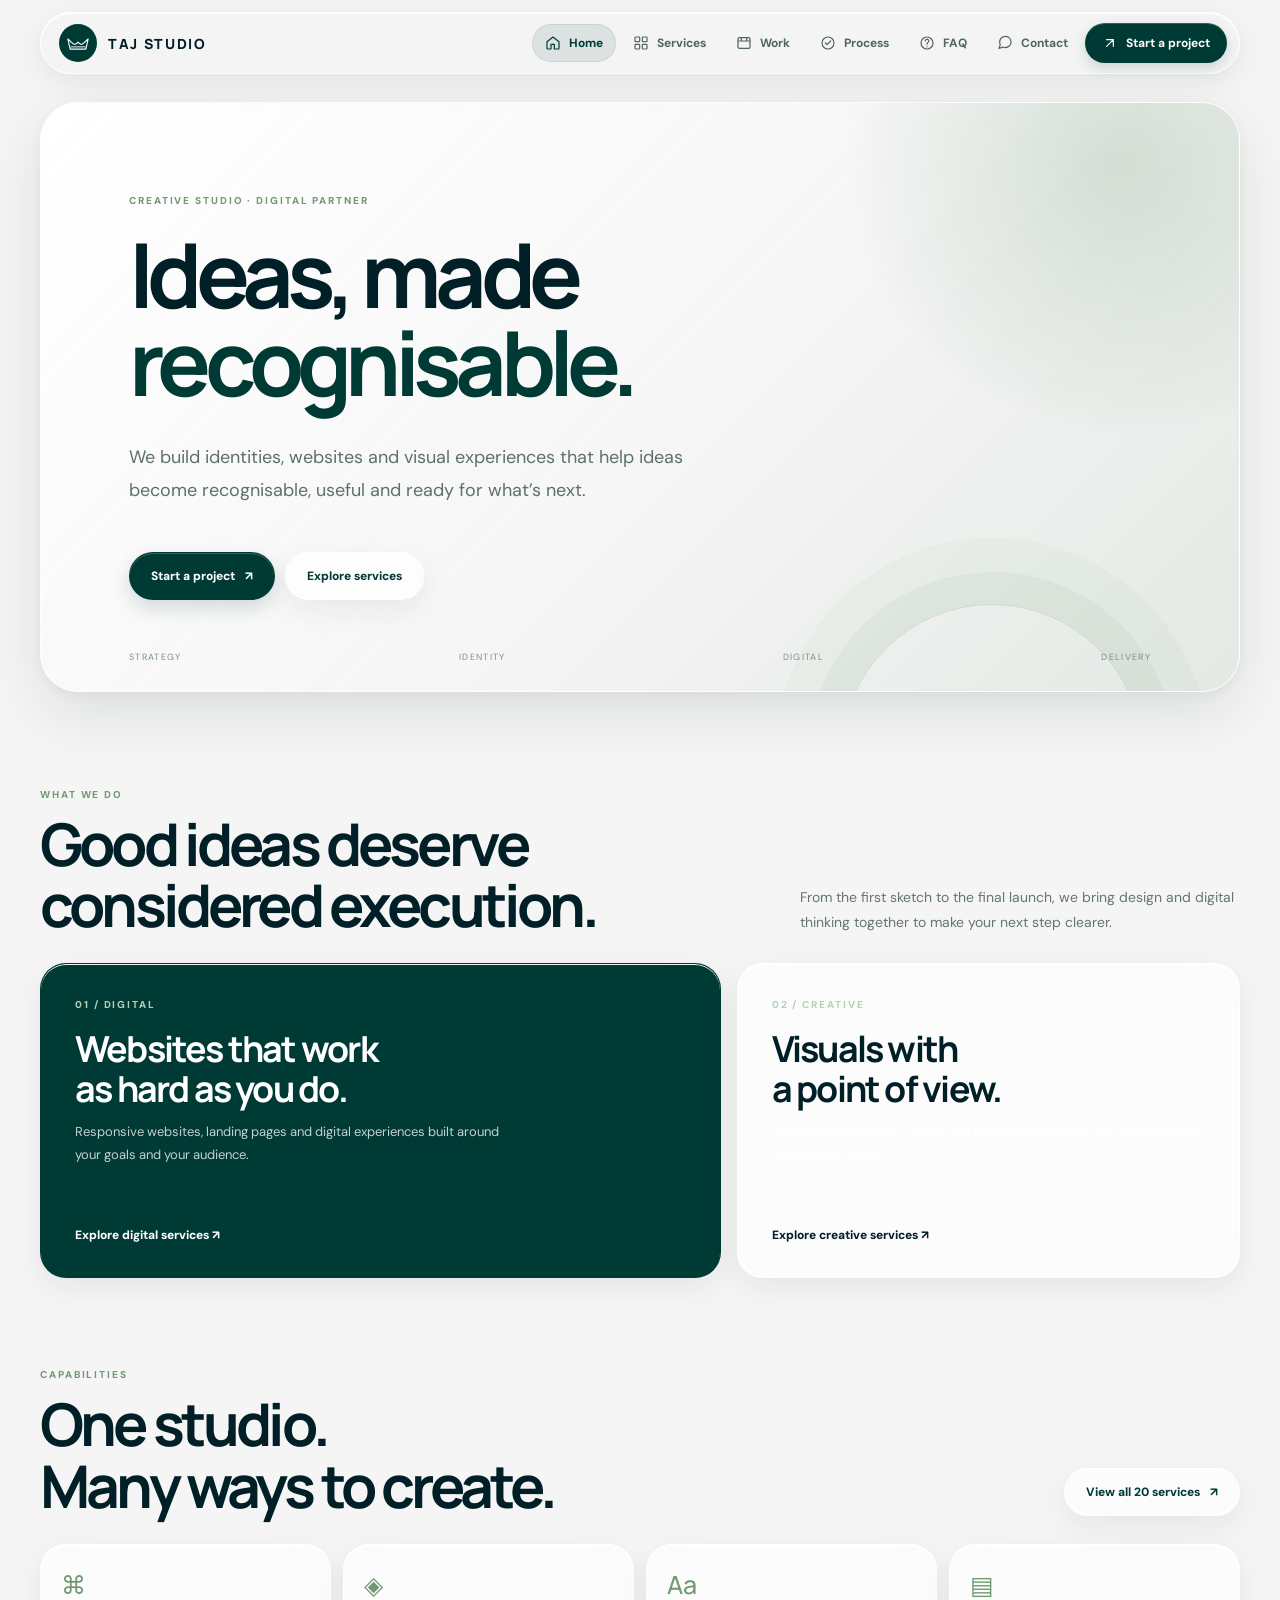
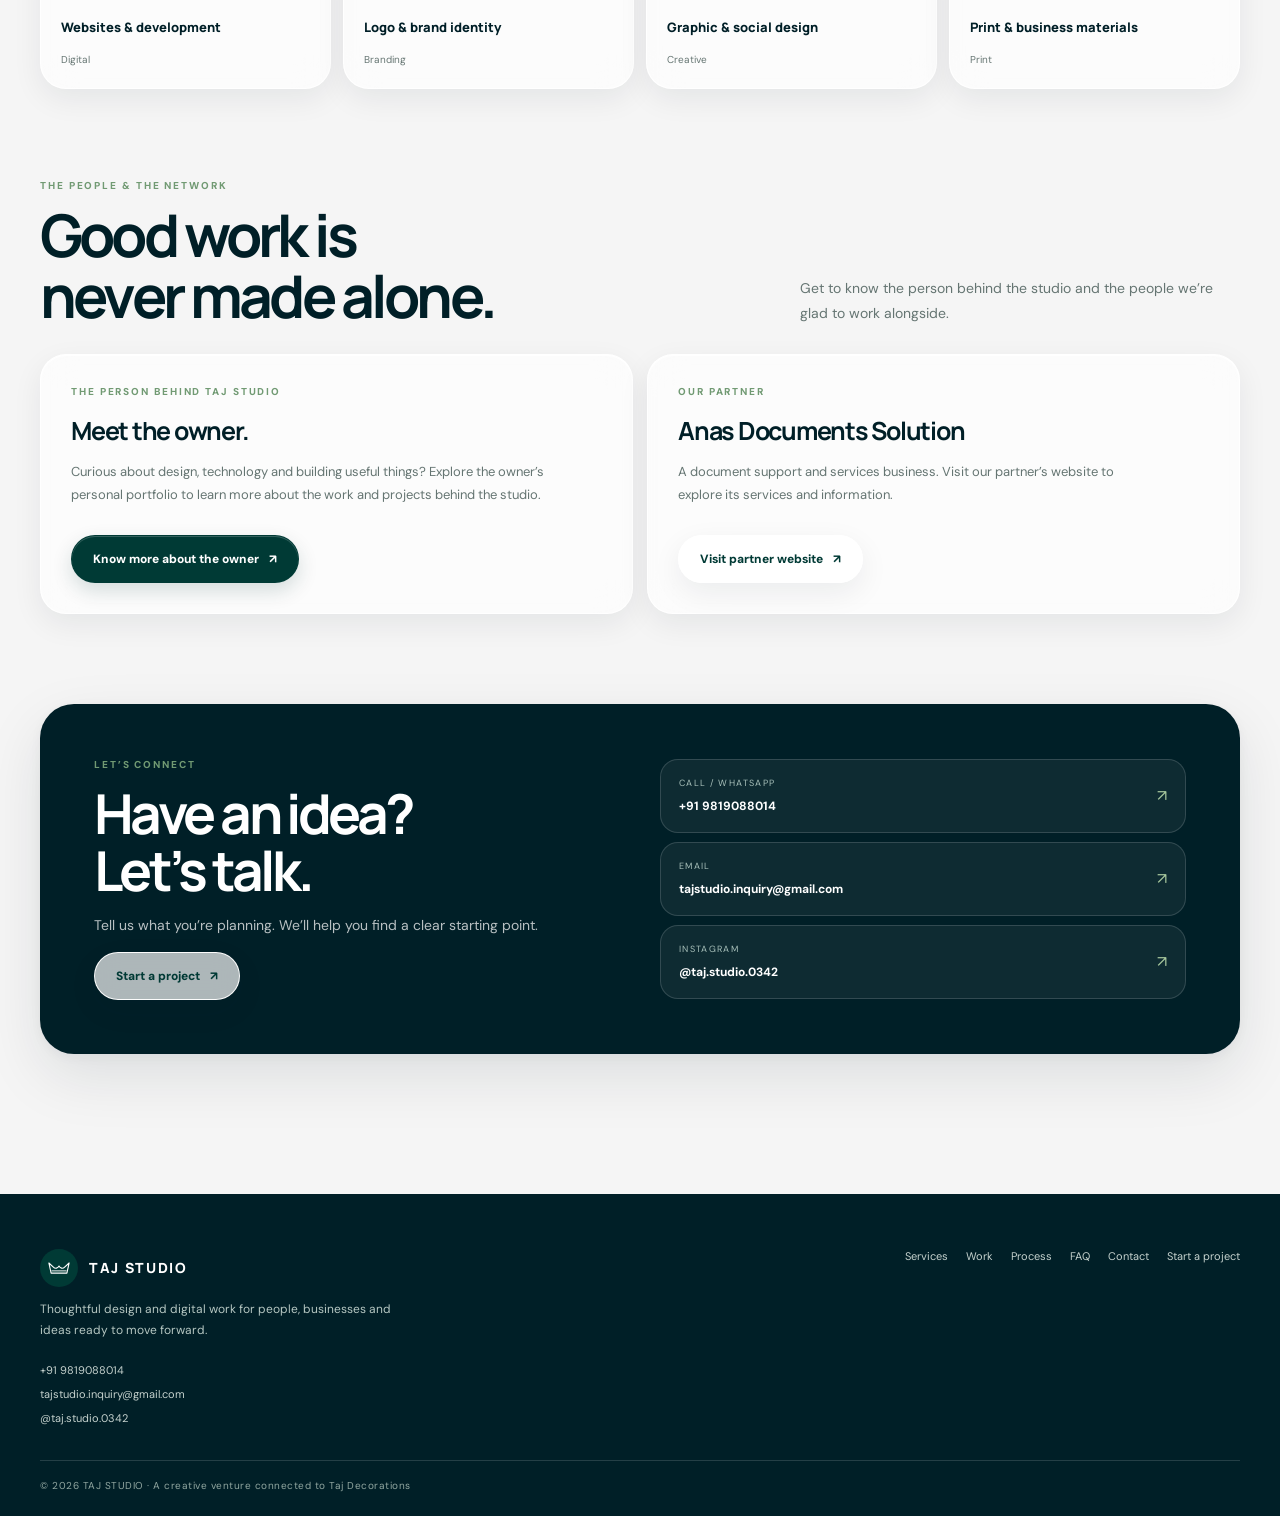
==== commit 18e67f22: "Add files via upload" ====
--- a/index.html
+++ b/index.html
@@ -1,6 +1,6 @@
 <!doctype html>
 <html lang="en"><head><meta charset="utf-8"><meta name="viewport" content="width=device-width,initial-scale=1">
-<meta name="description" content="TAJ STUDIO creative and digital studio offering web design, graphic design and brand identity."><meta name="theme-color" content="#F5F5F5"><title>Home | TAJ STUDIO</title>
+<meta name="description" content="TAJ STUDIO creative and digital studio offering web design, graphic design and brand identity."><meta name="theme-color" content="#001F27"><title>Home | TAJ STUDIO</title>
 <link rel="icon" href="assets/favicon.svg"><link rel="stylesheet" href="assets/style.css"></head><body>
 <header class="site-header"><a class="brand" href="index.html" aria-label="TAJ STUDIO home"><span class="brand-mark"><img src="assets/crown.svg" alt=""></span><span>TAJ STUDIO</span></a><button class="menu" aria-label="Toggle navigation" aria-expanded="false"><svg class="nav-icon" viewBox="0 0 24 24" aria-hidden="true"><path d="M4 7h16M4 12h16M4 17h16"/></svg></button><nav class="nav" aria-label="Main navigation"><a href="index.html" aria-label="Home" title="Home"><svg class="nav-icon" viewBox="0 0 24 24" aria-hidden="true"><path d="m3 10 9-7 9 7v10a1 1 0 0 1-1 1h-6v-7H9v7H4a1 1 0 0 1-1-1z"/></svg><span class="nav-label">Home</span></a><a href="services.html" aria-label="Services" title="Services"><svg class="nav-icon" viewBox="0 0 24 24" aria-hidden="true"><rect x="3" y="3" width="7" height="7" rx="1"/><rect x="14" y="3" width="7" height="7" rx="1"/><rect x="3" y="14" width="7" height="7" rx="1"/><rect x="14" y="14" width="7" height="7" rx="1"/></svg><span class="nav-label">Services</span></a><a href="work.html" aria-label="Work" title="Work"><svg class="nav-icon" viewBox="0 0 24 24" aria-hidden="true"><rect x="3" y="4" width="18" height="16" rx="2"/><path d="M3 9h18M8 4v5m8-5v5"/></svg><span class="nav-label">Work</span></a><a href="process.html" aria-label="Process" title="Process"><svg class="nav-icon" viewBox="0 0 24 24" aria-hidden="true"><circle cx="12" cy="12" r="9"/><path d="m8 12 2.5 2.5L16 9"/></svg><span class="nav-label">Process</span></a><a href="faq.html" aria-label="FAQ" title="FAQ"><svg class="nav-icon" viewBox="0 0 24 24" aria-hidden="true"><circle cx="12" cy="12" r="9"/><path d="M9.6 9a2.5 2.5 0 1 1 4.3 1.7c-1.2 1.1-1.9 1.5-1.9 3M12 17.5h.01"/></svg><span class="nav-label">FAQ</span></a><a href="contact.html" aria-label="Contact" title="Contact"><svg class="nav-icon" viewBox="0 0 24 24" aria-hidden="true"><path d="M21 10.5a8.4 8.4 0 0 1-.9 3.8 8.5 8.5 0 0 1-7.6 4.7 8.4 8.4 0 0 1-3.8-.9L3 20l1.9-5.7a8.4 8.4 0 0 1-.9-3.8A8.5 8.5 0 0 1 8.7 2.9a8.4 8.4 0 0 1 3.8-.9h.5a8.5 8.5 0 0 1 8 8z"/></svg><span class="nav-label">Contact</span></a><a class="nav-cta" href="start-project.html" aria-label="Start a project" title="Start a project"><svg class="nav-icon" viewBox="0 0 24 24" aria-hidden="true"><path d="M7 17 17 7M7 7h10v10"/></svg><span class="nav-label">Start a project</span></a></nav></header><main class="wrap">
 <section class="hero reveal"><div class="eyebrow">CREATIVE STUDIO · DIGITAL PARTNER</div><h1>Ideas, made<br><span>recognisable.</span></h1><p>We build identities, websites and visual experiences that help ideas become recognisable, useful and ready for what’s next.</p><div class="actions"><a class="btn btn-dark" href="start-project.html">Start a project <span><span aria-hidden="true">↗</span></span></a><a class="btn btn-glass" href="services.html">Explore services</a></div><div class="hero-meta"><span>Strategy</span><span>Identity</span><span>Digital</span><span>Delivery</span></div></section>
--- a/assets/style.css
+++ b/assets/style.css
@@ -1,35 +1,13 @@
 @import url('https://fonts.googleapis.com/css2?family=DM+Sans:wght@400;500;600;700;800&family=Manrope:wght@400;500;600;700;800&display=swap');
-:root{--bg:#f1f1ef;--paper:#fafaf8;--ink:#171918;--muted:#747976;--line:rgba(23,25,24,.10);--glass:rgba(255,255,255,.58);--glass-strong:rgba(255,255,255,.76);--shadow:0 18px 55px rgba(24,29,26,.075),0 2px 8px rgba(24,29,26,.035);--soft:0 8px 28px rgba(24,29,26,.055);--radius:28px;--max:1180px}
-*{box-sizing:border-box}html{scroll-behavior:smooth}body{margin:0;background:var(--bg);color:var(--ink);font-family:'DM Sans',sans-serif;-webkit-font-smoothing:antialiased}a{color:inherit;text-decoration:none}button,input,select,textarea{font:inherit}button,a{-webkit-tap-highlight-color:transparent}button{cursor:pointer}::selection{background:#222;color:#fff}
-.wrap{width:min(var(--max),calc(100% - 48px));margin-inline:auto}
-.site-header{position:sticky;top:14px;z-index:50;width:min(var(--max),calc(100% - 32px));margin:14px auto 0;padding:10px 12px 10px 18px;display:flex;align-items:center;justify-content:space-between;border:1px solid rgba(255,255,255,.78);border-radius:999px;background:rgba(250,250,248,.70);backdrop-filter:blur(24px) saturate(150%);-webkit-backdrop-filter:blur(24px) saturate(150%);box-shadow:0 8px 30px rgba(30,34,31,.065),inset 0 1px 0 #fff}
-.brand{display:flex;align-items:center;gap:11px;font:800 14px Manrope;letter-spacing:.09em}.brand-mark{width:37px;height:37px;border-radius:50%;display:grid;place-items:center;background:#202321;color:#fff}.brand-mark img{width:24px;height:19px;filter:invert(1)}
-.nav{display:flex;align-items:center;gap:5px}.nav a{padding:11px 14px;border-radius:999px;color:#626864;font-size:12px;font-weight:600;transition:.22s}.nav a:hover,.nav a[aria-current=page]{background:rgba(20,24,21,.06);color:var(--ink)}.nav .nav-cta{padding:12px 18px;background:#202321;color:#fff;box-shadow:inset 0 1px 0 rgba(255,255,255,.18),0 4px 12px rgba(0,0,0,.12)}.nav .nav-cta:hover{background:#414642;color:#fff;transform:translateY(-1px)}
-.menu{display:none;border:1px solid var(--line);border-radius:50%;width:42px;height:42px;background:var(--glass-strong);color:var(--ink)}
-main{min-height:60vh}.hero{position:relative;overflow:hidden;margin:30px auto 100px;padding:clamp(45px,8vw,108px) clamp(24px,7vw,88px);min-height:610px;border:1px solid rgba(255,255,255,.86);border-radius:38px;background:linear-gradient(135deg,rgba(255,255,255,.84),rgba(237,238,235,.72));box-shadow:var(--shadow);display:flex;flex-direction:column;justify-content:center;isolation:isolate}
-.hero:before{content:"";position:absolute;z-index:-1;width:540px;height:540px;right:-130px;top:-190px;border-radius:50%;background:radial-gradient(circle,rgba(255,255,255,.95),rgba(255,255,255,.1) 68%,transparent 72%);filter:blur(2px)}
-.hero:after{content:"";position:absolute;z-index:-1;width:300px;height:300px;right:8%;bottom:-210px;border-radius:50%;border:1px solid rgba(20,24,21,.08);box-shadow:0 0 0 32px rgba(255,255,255,.16),0 0 0 66px rgba(255,255,255,.12)}
-.eyebrow,.kicker{font-size:10px;letter-spacing:.19em;text-transform:uppercase;font-weight:700;color:#858b86}.hero h1,.page-head h1{max-width:900px;margin:23px 0 18px;font:700 clamp(52px,8.8vw,112px)/.94 Manrope;letter-spacing:-.085em}.hero h1 span{color:#858b86}.hero p,.page-head p{max-width:610px;color:#707772;font-size:clamp(15px,1.7vw,18px);line-height:1.75}
-.actions{display:flex;gap:10px;flex-wrap:wrap;margin-top:28px}.btn{display:inline-flex;align-items:center;justify-content:center;gap:12px;padding:15px 21px;border-radius:999px;border:1px solid transparent;font-size:12px;font-weight:700;transition:transform .2s,box-shadow .2s,background .2s}.btn:hover{transform:translateY(-2px)}.btn:active{transform:scale(.98)}.btn-dark{background:#202321;color:white;box-shadow:inset 0 1px 0 rgba(255,255,255,.2),0 8px 20px rgba(25,28,26,.13)}.btn-dark:hover{background:#3b403d}.btn-glass{background:rgba(255,255,255,.55);border-color:rgba(255,255,255,.9);box-shadow:var(--soft);backdrop-filter:blur(14px)}.btn-glass:hover{background:#fff}
-.hero-meta{position:absolute;left:clamp(24px,7vw,88px);right:clamp(24px,7vw,88px);bottom:28px;display:flex;justify-content:space-between;gap:12px;color:#969b97;font-size:9px;letter-spacing:.15em;text-transform:uppercase}
-.section{padding:0 0 94px}.section-head{display:flex;justify-content:space-between;align-items:end;gap:30px;margin-bottom:28px}.section-head h2,.page-head h1{margin:12px 0 0;font:700 clamp(34px,5vw,62px)/1.02 Manrope;letter-spacing:-.07em}.section-head p{max-width:440px;color:var(--muted);font-size:14px;line-height:1.75;margin:0}
-.glass-card{border:1px solid rgba(255,255,255,.85);background:rgba(255,255,255,.52);backdrop-filter:blur(18px);-webkit-backdrop-filter:blur(18px);border-radius:var(--radius);box-shadow:var(--soft),inset 0 1px 0 rgba(255,255,255,.9)}
-.bento{display:grid;grid-template-columns:1.15fr .85fr;gap:16px}.feature{min-height:315px;padding:34px;display:flex;flex-direction:column;justify-content:space-between}.feature-dark{background:#202321;color:white;border-color:#393e3a}.feature h3{font:700 clamp(26px,3vw,38px)/1.08 Manrope;letter-spacing:-.055em;margin:18px 0 10px}.feature p{max-width:440px;color:#b9bfba;font-size:13px;line-height:1.7}.feature .kicker{color:#aeb5af}.feature .feature-link{font-size:12px;font-weight:700;margin-top:20px}.feature-light{background:rgba(255,255,255,.64)}
-.service-preview{display:grid;grid-template-columns:repeat(4,1fr);gap:12px}.mini-service{padding:22px 20px;min-height:145px;display:flex;flex-direction:column;justify-content:space-between;transition:.2s}.mini-service:hover{transform:translateY(-4px);box-shadow:var(--shadow)}.mini-service .symbol{font:500 25px Manrope;color:#969d97}.mini-service b{font:700 13px Manrope}.mini-service small{font-size:10px;color:var(--muted)}
-.people{display:grid;grid-template-columns:1fr 1fr;gap:14px}.person{padding:30px;min-height:245px}.person h3{font:700 25px Manrope;letter-spacing:-.05em;margin:15px 0 8px}.person p{max-width:480px;color:var(--muted);font-size:13px;line-height:1.7}.person .btn{margin-top:15px}
-.contact-band{padding:clamp(28px,5vw,54px);display:grid;grid-template-columns:1fr 1fr;gap:40px;align-items:center;background:#202321;color:#fff;border-radius:34px;box-shadow:var(--shadow)}.contact-band h2{font:700 clamp(34px,5vw,55px)/1 Manrope;letter-spacing:-.07em;margin:14px 0}.contact-band p{color:#b9bfba;line-height:1.7;font-size:14px}.contact-list{display:grid;gap:9px}.contact-list a{display:flex;justify-content:space-between;align-items:center;gap:15px;padding:17px 18px;border:1px solid rgba(255,255,255,.13);border-radius:18px;background:rgba(255,255,255,.055);transition:.2s}.contact-list a:hover{background:rgba(255,255,255,.11)}.contact-list small{display:block;color:#9da59f;font-size:9px;letter-spacing:.15em;margin-bottom:5px}.contact-list b{font-size:12px;font-weight:600}.contact-list .arrow{color:#aeb5af}
-.page-head{padding:88px 0 45px}.page-head h1{font-size:clamp(44px,7vw,82px);max-width:900px}.page-head p{max-width:650px}
-.grid-3{display:grid;grid-template-columns:repeat(3,1fr);gap:14px}.service-card{padding:25px;min-height:220px;transition:.22s}.service-card:hover{transform:translateY(-4px);box-shadow:var(--shadow)}.service-card .num{font-size:10px;color:#929994;letter-spacing:.12em}.service-card h3{font:700 19px Manrope;letter-spacing:-.04em;margin:23px 0 8px}.service-card p{font-size:12px;color:var(--muted);line-height:1.65;min-height:40px}.service-card a{display:inline-block;margin-top:12px;font-size:11px;font-weight:700}
-.toolbar{display:flex;align-items:center;gap:12px;margin:0 0 16px}.searchbox{flex:1;display:flex;align-items:center;gap:10px;padding:0 17px;min-height:50px}.searchbox input{width:100%;border:0;outline:0;background:transparent;color:var(--ink);font-size:13px}.toolbar select{min-height:50px;padding:0 15px;border:1px solid rgba(255,255,255,.8);border-radius:999px;background:rgba(255,255,255,.6);color:var(--ink);font-size:12px;outline:0}
-.filters{display:flex;flex-wrap:wrap;gap:7px;margin:15px 0 20px}.filter{padding:9px 14px;border:1px solid rgba(255,255,255,.8);border-radius:999px;background:rgba(255,255,255,.45);color:#717873;font-size:11px;font-weight:600}.filter.active{background:#202321;color:white;border-color:#202321}.result-line{display:flex;justify-content:space-between;color:#8b918c;font-size:10px;letter-spacing:.1em;text-transform:uppercase;margin:14px 2px}
-.project-grid{display:grid;grid-template-columns:1fr 1fr;gap:16px}.project{padding:12px;overflow:hidden}.project-art{height:260px;border-radius:21px;background:#e8e9e6;display:grid;place-items:center;overflow:hidden;position:relative}.project-art:before{content:"";position:absolute;inset:18px;border:1px solid rgba(30,35,31,.09);border-radius:15px}.project-art.dark{background:#262a27;color:white}.project-art.mid{background:#d9ddda}.project-art.light{background:#f7f7f4}.mock-window{width:72%;height:68%;border-radius:13px;background:rgba(255,255,255,.78);box-shadow:0 18px 35px rgba(0,0,0,.12);padding:15px;color:#202321;position:relative}.mock-top{height:7px;width:40%;background:#c7ccc8;border-radius:99px;margin-bottom:18px}.mock-lines{height:7px;background:#d9ddda;border-radius:99px;margin:9px 0;width:85%}.mock-lines.short{width:55%}.mock-pill{width:70px;height:22px;border-radius:99px;background:#252a26;margin-top:18px}.project-copy{padding:18px 12px 13px}.project-copy small{font-size:9px;letter-spacing:.13em;color:#8a918b}.project-copy h3{font:700 22px Manrope;letter-spacing:-.05em;margin:9px 0}.project-copy p{font-size:12px;color:var(--muted);line-height:1.6;margin:0}
-.steps{display:grid;grid-template-columns:repeat(4,1fr);gap:12px}.step{padding:25px;min-height:210px}.step .num{font:600 11px Manrope;color:#9aa09b}.step h3{font:700 19px Manrope;margin:28px 0 9px}.step p{font-size:12px;line-height:1.7;color:var(--muted)}
-.faq-list{display:grid;gap:10px}.faq-item{padding:20px 23px}.faq-item summary{cursor:pointer;list-style:none;font:700 14px Manrope;display:flex;justify-content:space-between;gap:20px}.faq-item summary::-webkit-details-marker{display:none}.faq-item summary:after{content:"+";font-size:20px;font-weight:400;color:#969d97}.faq-item[open] summary:after{content:"−"}.faq-item p{font-size:13px;line-height:1.75;color:var(--muted);max-width:780px}
-.contact-grid{display:grid;grid-template-columns:1fr 1fr;gap:15px}.contact-card{padding:30px}.contact-card h3{font:700 24px Manrope;letter-spacing:-.04em}.contact-card p{color:var(--muted);font-size:13px;line-height:1.7}
-.form-layout{display:grid;grid-template-columns:1.15fr .85fr;gap:16px;align-items:start}.form-card{padding:clamp(22px,4vw,36px)}.form-grid{display:grid;grid-template-columns:1fr 1fr;gap:0 14px}.field{display:block;margin:0 0 17px;font-size:11px;font-weight:700;color:#545b56}.field.full{grid-column:1/-1}.field input,.field select,.field textarea{display:block;width:100%;margin-top:8px;padding:15px 16px;border:1px solid rgba(30,35,31,.08);border-radius:15px;background:rgba(245,246,243,.8);outline:0;color:var(--ink);font-size:13px;box-shadow:inset 0 1px 3px rgba(20,25,21,.035);transition:border .2s,background .2s}.field input:focus,.field select:focus,.field textarea:focus{border-color:#9da49e;background:#fff}.field textarea{resize:vertical;min-height:130px}.form-note{font-size:11px;color:var(--muted);line-height:1.6}.aside-card{padding:30px;position:sticky;top:105px}.aside-card h3{font:700 25px Manrope;letter-spacing:-.05em}.aside-card p,.aside-card li{font-size:13px;line-height:1.7;color:var(--muted)}.aside-card ul{padding-left:18px}
-footer{margin-top:50px;padding:55px 0 24px;background:#202321;color:white}.footer-main{display:flex;justify-content:space-between;gap:35px}.footer-brand p{max-width:370px;color:#aeb5af;font-size:12px;line-height:1.7}.footer-links{display:flex;gap:13px;flex-wrap:wrap;align-content:start}.footer-links a{font-size:11px;color:#c1c7c2}.footer-links a:hover{color:white}.footer-contact{display:grid;gap:10px;margin-top:22px}.footer-contact a{font-size:11px;color:#c1c7c2}.copyright{border-top:1px solid rgba(255,255,255,.13);margin-top:35px;padding-top:18px;color:#858d87;font-size:10px;letter-spacing:.05em}
-.reveal{opacity:0;transform:translateY(16px);transition:opacity .65s ease,transform .65s ease}.reveal.visible{opacity:1;transform:none}
-.empty{display:none;padding:30px;text-align:center;color:var(--muted);font-size:13px}
-@media(max-width:850px){.service-preview{grid-template-columns:repeat(2,1fr)}.grid-3{grid-template-columns:repeat(2,1fr)}.steps{grid-template-columns:repeat(2,1fr)}.bento{grid-template-columns:1fr 1fr}.hero{min-height:550px}.nav a{padding:10px 11px}}
-@media(max-width:650px){.wrap{width:calc(100% - 32px)}.site-header{width:calc(100% - 20px);top:8px;margin-top:8px;padding:8px 9px 8px 14px}.brand{font-size:12px}.brand-mark{width:34px;height:34px}.menu{display:block}.nav{display:none;position:absolute;top:57px;left:0;right:0;padding:12px;border-radius:22px;border:1px solid rgba(255,255,255,.85);background:rgba(250,250,248,.92);backdrop-filter:blur(24px);box-shadow:var(--shadow);flex-direction:column;align-items:stretch}.nav.open{display:flex}.nav a{padding:13px 15px}.hero{margin:18px auto 75px;padding:50px 25px 78px;min-height:520px;border-radius:28px}.hero h1{font-size:clamp(48px,14vw,78px)}.hero-meta{left:25px;right:25px;bottom:23px;flex-wrap:wrap;justify-content:flex-start;gap:8px 17px}.section{padding-bottom:70px}.section-head{display:block}.section-head p{margin-top:15px}.bento,.people,.contact-band,.contact-grid,.form-layout,.project-grid{grid-template-columns:1fr}.feature{min-height:260px;padding:26px}.service-preview{grid-template-columns:1fr 1fr}.grid-3{grid-template-columns:1fr}.steps{grid-template-columns:1fr 1fr}.page-head{padding:62px 0 32px}.page-head h1{font-size:clamp(42px,12vw,65px)}.toolbar{align-items:stretch;flex-direction:column}.toolbar select{width:100%}.result-line{font-size:9px}.project-art{height:220px}.contact-band{padding:28px;border-radius:27px}.footer-main{display:block}.footer-links{margin-top:24px}.form-grid{grid-template-columns:1fr}.field.full{grid-column:auto}.aside-card{position:static}.aside-card{padding:25px}}
+:root{--sage:#719A73;--evergreen:#003A35;--ink:#001F27;--marine:#1F73C2;--off:#F5F5F5;--paper:#fff;--bg:var(--off);--text:var(--ink);--muted:#657572;--line:rgba(0,31,39,.12);--glass:rgba(255,255,255,.66);--glass-strong:rgba(255,255,255,.88);--shadow:0 22px 60px rgba(0,31,39,.10),0 3px 12px rgba(0,31,39,.045);--soft:0 10px 30px rgba(0,31,39,.07);--radius:26px;--max:1200px}
+*{box-sizing:border-box}html{scroll-behavior:smooth;scroll-padding-top:110px}body{margin:0;background:var(--bg);color:var(--text);font-family:'DM Sans',sans-serif;-webkit-font-smoothing:antialiased;overflow-x:hidden}img,svg{max-width:100%}a{color:inherit;text-decoration:none}button,input,select,textarea{font:inherit}button,a{-webkit-tap-highlight-color:transparent}button{cursor:pointer}::selection{background:var(--sage);color:#fff}.wrap{width:min(var(--max),calc(100% - 64px));margin-inline:auto}
+.site-header{position:sticky;top:12px;z-index:50;width:min(var(--max),calc(100% - 40px));margin:12px auto 0;padding:10px 12px 10px 18px;display:flex;align-items:center;justify-content:space-between;gap:24px;border:1px solid rgba(255,255,255,.88);border-radius:999px;background:rgba(245,245,245,.82);backdrop-filter:blur(24px) saturate(145%);-webkit-backdrop-filter:blur(24px) saturate(145%);box-shadow:0 8px 30px rgba(0,31,39,.08),inset 0 1px 0 #fff}.brand{display:flex;align-items:center;gap:11px;flex:0 0 auto;font:800 14px Manrope;letter-spacing:.12em;color:var(--ink)}.brand-mark{width:38px;height:38px;border-radius:50%;display:grid;place-items:center;background:var(--evergreen);color:white}.brand-mark img{width:24px;height:19px;filter:brightness(0) invert(1)}.nav{display:flex;align-items:center;justify-content:flex-end;gap:4px;min-width:0}.nav a{display:inline-flex;align-items:center;justify-content:center;gap:8px;white-space:nowrap;padding:11px 13px;border-radius:999px;color:#526561;font-size:12px;font-weight:700;transition:background .2s,color .2s,transform .2s}.nav a:hover,.nav a[aria-current=page]{background:rgba(0,58,53,.10);color:var(--evergreen)}.nav a[aria-current=page]{box-shadow:inset 0 0 0 1px rgba(0,58,53,.08)}.nav .nav-icon{width:16px;height:16px;stroke:currentColor;fill:none;stroke-width:1.8;stroke-linecap:round;stroke-linejoin:round;flex:0 0 auto}.nav .nav-cta{padding:12px 17px;background:var(--evergreen);color:white;box-shadow:inset 0 1px 0 rgba(255,255,255,.2),0 5px 14px rgba(0,58,53,.18)}.nav .nav-cta:hover{background:var(--marine);color:#fff;transform:translateY(-1px)}.menu{display:none;border:1px solid var(--line);border-radius:50%;width:42px;height:42px;background:var(--glass-strong);color:var(--evergreen)}
+main{min-height:60vh}.hero{position:relative;overflow:hidden;margin:28px auto 96px;padding:clamp(54px,7vw,100px) clamp(32px,7vw,88px);min-height:590px;border:1px solid rgba(255,255,255,.92);border-radius:38px;background:linear-gradient(135deg,#fff 0%,rgba(245,245,245,.92) 56%,rgba(113,154,115,.13) 100%);box-shadow:var(--shadow);display:flex;flex-direction:column;justify-content:center;isolation:isolate}.hero:before{content:"";position:absolute;z-index:-1;width:540px;height:540px;right:-150px;top:-210px;border-radius:50%;background:radial-gradient(circle,rgba(113,154,115,.24),rgba(113,154,115,.04) 64%,transparent 72%)}.hero:after{content:"";position:absolute;z-index:-1;width:300px;height:300px;right:8%;bottom:-215px;border-radius:50%;border:1px solid rgba(0,58,53,.12);box-shadow:0 0 0 32px rgba(113,154,115,.08),0 0 0 66px rgba(113,154,115,.055)}.eyebrow,.kicker{font-size:10px;letter-spacing:.19em;text-transform:uppercase;font-weight:800;color:var(--sage)}.hero h1,.page-head h1{max-width:900px;margin:23px 0 18px;font:700 clamp(54px,7vw,104px)/.98 Manrope;letter-spacing:-.075em;color:var(--ink)}.hero h1 span{color:var(--evergreen)}.hero p,.page-head p{max-width:610px;color:#5d706c;font-size:clamp(15px,1.5vw,18px);line-height:1.8}.actions{display:flex;gap:10px;flex-wrap:wrap;margin-top:28px}.btn{display:inline-flex;align-items:center;justify-content:center;gap:10px;padding:15px 21px;border-radius:999px;border:1px solid transparent;font-size:12px;font-weight:800;transition:transform .2s,box-shadow .2s,background .2s}.btn:hover{transform:translateY(-2px)}.btn:active{transform:scale(.98)}.btn-dark{background:var(--evergreen);color:white;box-shadow:inset 0 1px 0 rgba(255,255,255,.2),0 8px 20px rgba(0,58,53,.16)}.btn-dark:hover{background:var(--marine)}.btn-glass{background:rgba(255,255,255,.68);border-color:rgba(255,255,255,.96);color:var(--evergreen);box-shadow:var(--soft);backdrop-filter:blur(14px)}.btn-glass:hover{background:#fff;border-color:var(--sage)}.hero-meta{position:absolute;left:clamp(32px,7vw,88px);right:clamp(32px,7vw,88px);bottom:28px;display:flex;justify-content:space-between;gap:12px;color:#78908b;font-size:9px;letter-spacing:.15em;text-transform:uppercase}
+.section{padding:0 0 90px}.section-head{display:flex;justify-content:space-between;align-items:end;gap:30px;margin-bottom:28px}.section-head h2,.page-head h1{margin:12px 0 0;font:700 clamp(34px,4.6vw,60px)/1.04 Manrope;letter-spacing:-.065em;color:var(--ink)}.section-head p{max-width:440px;color:var(--muted);font-size:14px;line-height:1.8;margin:0}.glass-card{min-width:0;border:1px solid rgba(255,255,255,.94);background:rgba(255,255,255,.66);backdrop-filter:blur(18px);-webkit-backdrop-filter:blur(18px);border-radius:var(--radius);box-shadow:var(--soft),inset 0 1px 0 rgba(255,255,255,.95)}.bento{display:grid;grid-template-columns:minmax(0,1.15fr) minmax(0,.85fr);gap:16px}.feature{min-height:315px;padding:34px;display:flex;flex-direction:column;justify-content:space-between;min-width:0}.feature-dark{background:var(--evergreen);color:white;border-color:rgba(0,58,53,.9)}.feature h3{font:700 clamp(26px,2.8vw,38px)/1.1 Manrope;letter-spacing:-.05em;margin:18px 0 10px}.feature p{max-width:440px;color:rgba(255,255,255,.76);font-size:13px;line-height:1.75}.feature .kicker{color:#b4d0b5}.feature .feature-link{font-size:12px;font-weight:800;margin-top:20px;color:inherit}.feature-light{background:rgba(255,255,255,.72)}.service-preview{display:grid;grid-template-columns:repeat(4,minmax(0,1fr));gap:12px}.mini-service{padding:22px 20px;min-height:145px;display:flex;flex-direction:column;justify-content:space-between;transition:.2s}.mini-service:hover{transform:translateY(-4px);box-shadow:var(--shadow)}.mini-service .symbol{font:500 25px Manrope;color:var(--sage)}.mini-service b{font:800 13px Manrope}.mini-service small{font-size:10px;color:var(--muted)}.people{display:grid;grid-template-columns:repeat(2,minmax(0,1fr));gap:14px}.person{padding:30px;min-height:245px}.person h3{font:700 25px Manrope;letter-spacing:-.05em;margin:15px 0 8px}.person p{max-width:480px;color:var(--muted);font-size:13px;line-height:1.75}.person .btn{margin-top:15px}.contact-band{padding:clamp(28px,5vw,54px);display:grid;grid-template-columns:minmax(0,1fr) minmax(0,1fr);gap:40px;align-items:center;background:var(--ink);color:#fff;border-radius:34px;box-shadow:var(--shadow)}.contact-band h2{font:700 clamp(34px,4.5vw,55px)/1.04 Manrope;letter-spacing:-.065em;margin:14px 0}.contact-band p{color:rgba(255,255,255,.72);line-height:1.75;font-size:14px}.contact-list{display:grid;gap:9px;min-width:0}.contact-list a{display:flex;justify-content:space-between;align-items:center;gap:15px;padding:17px 18px;border:1px solid rgba(255,255,255,.15);border-radius:18px;background:rgba(255,255,255,.055);transition:.2s;min-width:0}.contact-list a:hover{background:rgba(113,154,115,.18);border-color:rgba(113,154,115,.45)}.contact-list small{display:block;color:#a8c0ba;font-size:9px;letter-spacing:.15em;margin-bottom:5px}.contact-list b{font-size:12px;font-weight:700;overflow-wrap:anywhere}.contact-list .arrow{color:#a8c99e}
+.page-head{padding:82px 0 42px}.page-head h1{font-size:clamp(46px,6.4vw,82px);max-width:900px}.page-head p{max-width:650px}.grid-3{display:grid;grid-template-columns:repeat(3,minmax(0,1fr));gap:14px}.service-card{padding:25px;min-height:220px;transition:.22s;min-width:0}.service-card:hover{transform:translateY(-4px);box-shadow:var(--shadow)}.service-card .num{font-size:10px;color:var(--sage);letter-spacing:.12em;font-weight:800}.service-card h3{font:700 19px Manrope;letter-spacing:-.04em;margin:23px 0 8px}.service-card p{font-size:12px;color:var(--muted);line-height:1.7;min-height:40px}.service-card a{display:inline-flex;align-items:center;gap:7px;margin-top:12px;font-size:11px;font-weight:800;color:var(--evergreen)}.toolbar{display:flex;align-items:center;gap:12px;margin:0 0 16px;min-width:0}.searchbox{flex:1;display:flex;align-items:center;gap:10px;padding:0 17px;min-height:50px;min-width:0}.searchbox input{width:100%;min-width:0;border:0;outline:0;background:transparent;color:var(--ink);font-size:13px}.toolbar select{min-height:50px;min-width:170px;padding:0 15px;border:1px solid rgba(255,255,255,.9);border-radius:999px;background:rgba(255,255,255,.78);color:var(--ink);font-size:12px;outline:0}.filters{display:flex;flex-wrap:wrap;gap:7px;margin:15px 0 20px}.filter{padding:9px 14px;border:1px solid rgba(255,255,255,.95);border-radius:999px;background:rgba(255,255,255,.62);color:#60736e;font-size:11px;font-weight:700}.filter.active{background:var(--evergreen);color:white;border-color:var(--evergreen)}.result-line{display:flex;justify-content:space-between;gap:14px;color:#71847f;font-size:10px;letter-spacing:.1em;text-transform:uppercase;margin:14px 2px}.project-grid{display:grid;grid-template-columns:repeat(2,minmax(0,1fr));gap:16px}.project{padding:12px;overflow:hidden;min-width:0}.project-art{height:260px;border-radius:21px;background:#e5ece8;display:grid;place-items:center;overflow:hidden;position:relative}.project-art:before{content:"";position:absolute;inset:18px;border:1px solid rgba(0,58,53,.13);border-radius:15px}.project-art.dark{background:var(--evergreen);color:white}.project-art.mid{background:#dce7df}.project-art.light{background:#fff}.mock-window{width:72%;height:68%;border-radius:13px;background:rgba(255,255,255,.88);box-shadow:0 18px 35px rgba(0,31,39,.13);padding:15px;color:var(--ink);position:relative}.mock-top{height:7px;width:40%;background:#b9d0c2;border-radius:99px;margin-bottom:18px}.mock-lines{height:7px;background:#d9e4dd;border-radius:99px;margin:9px 0;width:85%}.mock-lines.short{width:55%}.mock-pill{width:70px;height:22px;border-radius:99px;background:var(--evergreen);margin-top:18px}.project-copy{padding:18px 12px 13px}.project-copy small{font-size:9px;letter-spacing:.13em;color:var(--sage);font-weight:800}.project-copy h3{font:700 22px Manrope;letter-spacing:-.05em;margin:9px 0}.project-copy p{font-size:12px;color:var(--muted);line-height:1.7;margin:0}.steps{display:grid;grid-template-columns:repeat(4,minmax(0,1fr));gap:12px}.step{padding:25px;min-height:210px;min-width:0}.step .num{font:800 11px Manrope;color:var(--sage)}.step h3{font:700 19px Manrope;margin:28px 0 9px}.step p{font-size:12px;line-height:1.75;color:var(--muted)}.faq-list{display:grid;gap:10px}.faq-item{padding:20px 23px}.faq-item summary{cursor:pointer;list-style:none;font:700 14px Manrope;display:flex;justify-content:space-between;gap:20px}.faq-item summary::-webkit-details-marker{display:none}.faq-item summary:after{content:"+";font-size:20px;font-weight:400;color:var(--sage)}.faq-item[open] summary:after{content:"−"}.faq-item p{font-size:13px;line-height:1.75;color:var(--muted);max-width:780px}.contact-grid{display:grid;grid-template-columns:repeat(2,minmax(0,1fr));gap:15px}.contact-card{padding:30px;min-width:0}.contact-card h3{font:700 24px Manrope;letter-spacing:-.04em}.contact-card p{color:var(--muted);font-size:13px;line-height:1.75;overflow-wrap:anywhere}.form-layout{display:grid;grid-template-columns:minmax(0,1.15fr) minmax(300px,.85fr);gap:16px;align-items:start}.form-card{padding:clamp(22px,4vw,36px);min-width:0}.form-grid{display:grid;grid-template-columns:repeat(2,minmax(0,1fr));gap:0 14px}.field{display:block;margin:0 0 17px;font-size:11px;font-weight:800;color:#52645f;min-width:0}.field.full{grid-column:1/-1}.field input,.field select,.field textarea{display:block;width:100%;min-width:0;margin-top:8px;padding:15px 16px;border:1px solid rgba(0,31,39,.10);border-radius:15px;background:rgba(245,245,245,.92);outline:0;color:var(--ink);font-size:13px;box-shadow:inset 0 1px 3px rgba(0,31,39,.035);transition:border .2s,background .2s}.field input:focus,.field select:focus,.field textarea:focus{border-color:var(--sage);background:#fff}.field textarea{resize:vertical;min-height:130px}.form-note{font-size:11px;color:var(--muted);line-height:1.7}.aside-card{padding:30px;position:sticky;top:105px;min-width:0}.aside-card h3{font:700 25px Manrope;letter-spacing:-.05em}.aside-card p,.aside-card li{font-size:13px;line-height:1.75;color:var(--muted)}.aside-card ul{padding-left:18px}
+footer{margin-top:50px;padding:55px 0 24px;background:var(--ink);color:white}.footer-main{display:flex;justify-content:space-between;gap:35px;align-items:flex-start}.footer-brand{max-width:460px}.footer-brand .brand{color:white}.footer-brand p{max-width:370px;color:#b5c7c2;font-size:12px;line-height:1.75}.footer-links{display:flex;gap:13px 18px;flex-wrap:wrap;align-content:start;max-width:460px}.footer-links a{font-size:11px;color:#c5d2ce}.footer-links a:hover{color:#a8c99e}.footer-contact{display:grid;gap:10px;margin-top:22px}.footer-contact a{font-size:11px;color:#c5d2ce;overflow-wrap:anywhere}.copyright{border-top:1px solid rgba(255,255,255,.14);margin-top:35px;padding-top:18px;color:#91a7a1;font-size:10px;letter-spacing:.05em}.reveal{opacity:0;transform:translateY(14px);transition:opacity .55s ease,transform .55s ease}.reveal.visible{opacity:1;transform:none}.empty{display:none;padding:30px;text-align:center;color:var(--muted);font-size:13px}[hidden]{display:none!important}
+@media(min-width:1400px){:root{--max:1240px}.hero{min-height:630px}.service-card{min-height:230px}}
+@media(max-width:1050px){.wrap{width:calc(100% - 48px)}.site-header{width:calc(100% - 32px);gap:12px}.nav{gap:1px}.nav a{padding:10px 9px;font-size:11px}.nav a .nav-label{display:none}.nav .nav-cta .nav-label{display:inline}.nav .nav-cta{padding:12px 15px}.steps{grid-template-columns:repeat(2,minmax(0,1fr))}.service-preview{grid-template-columns:repeat(2,minmax(0,1fr))}}
+@media(max-width:760px){.wrap{width:calc(100% - 32px)}.site-header{width:calc(100% - 20px);top:8px;margin-top:8px;padding:8px 9px 8px 14px}.brand{font-size:12px}.brand-mark{width:34px;height:34px}.menu{display:grid;place-items:center}.nav{display:none;position:absolute;top:57px;left:0;right:0;padding:12px;border-radius:22px;border:1px solid rgba(255,255,255,.9);background:rgba(245,245,245,.96);backdrop-filter:blur(24px);box-shadow:var(--shadow);flex-direction:column;align-items:stretch}.nav.open{display:flex}.nav a,.nav a .nav-label{display:flex}.nav a{justify-content:flex-start;padding:13px 15px;font-size:12px}.nav .nav-cta{justify-content:center}.hero{margin:18px auto 72px;padding:48px 25px 82px;min-height:510px;border-radius:28px}.hero h1{font-size:clamp(48px,13vw,76px)}.hero-meta{left:25px;right:25px;bottom:23px;flex-wrap:wrap;justify-content:flex-start;gap:8px 17px}.section{padding-bottom:68px}.section-head{display:block}.section-head p{margin-top:15px}.bento,.people,.contact-band,.contact-grid,.form-layout,.project-grid{grid-template-columns:1fr}.feature{min-height:255px;padding:26px}.grid-3{grid-template-columns:repeat(2,minmax(0,1fr))}.page-head{padding:60px 0 30px}.page-head h1{font-size:clamp(42px,11vw,64px)}.toolbar{align-items:stretch;flex-direction:column}.toolbar select{width:100%}.result-line{font-size:9px;flex-wrap:wrap}.project-art{height:220px}.contact-band{padding:28px;border-radius:27px}.footer-main{display:block}.footer-links{margin-top:24px}.form-grid{grid-template-columns:1fr}.field.full{grid-column:auto}.aside-card{position:static;padding:25px}}
+@media(max-width:480px){.grid-3,.steps{grid-template-columns:1fr}.service-preview{grid-template-columns:1fr 1fr}.hero{min-height:490px}.hero h1{font-size:clamp(44px,12vw,60px)}.section-head h2{font-size:36px}.project-art{height:190px}.contact-list b{font-size:11px}}
 @media(prefers-reduced-motion:reduce){*,*:before,*:after{scroll-behavior:auto!important;transition:none!important}.reveal{opacity:1;transform:none}}
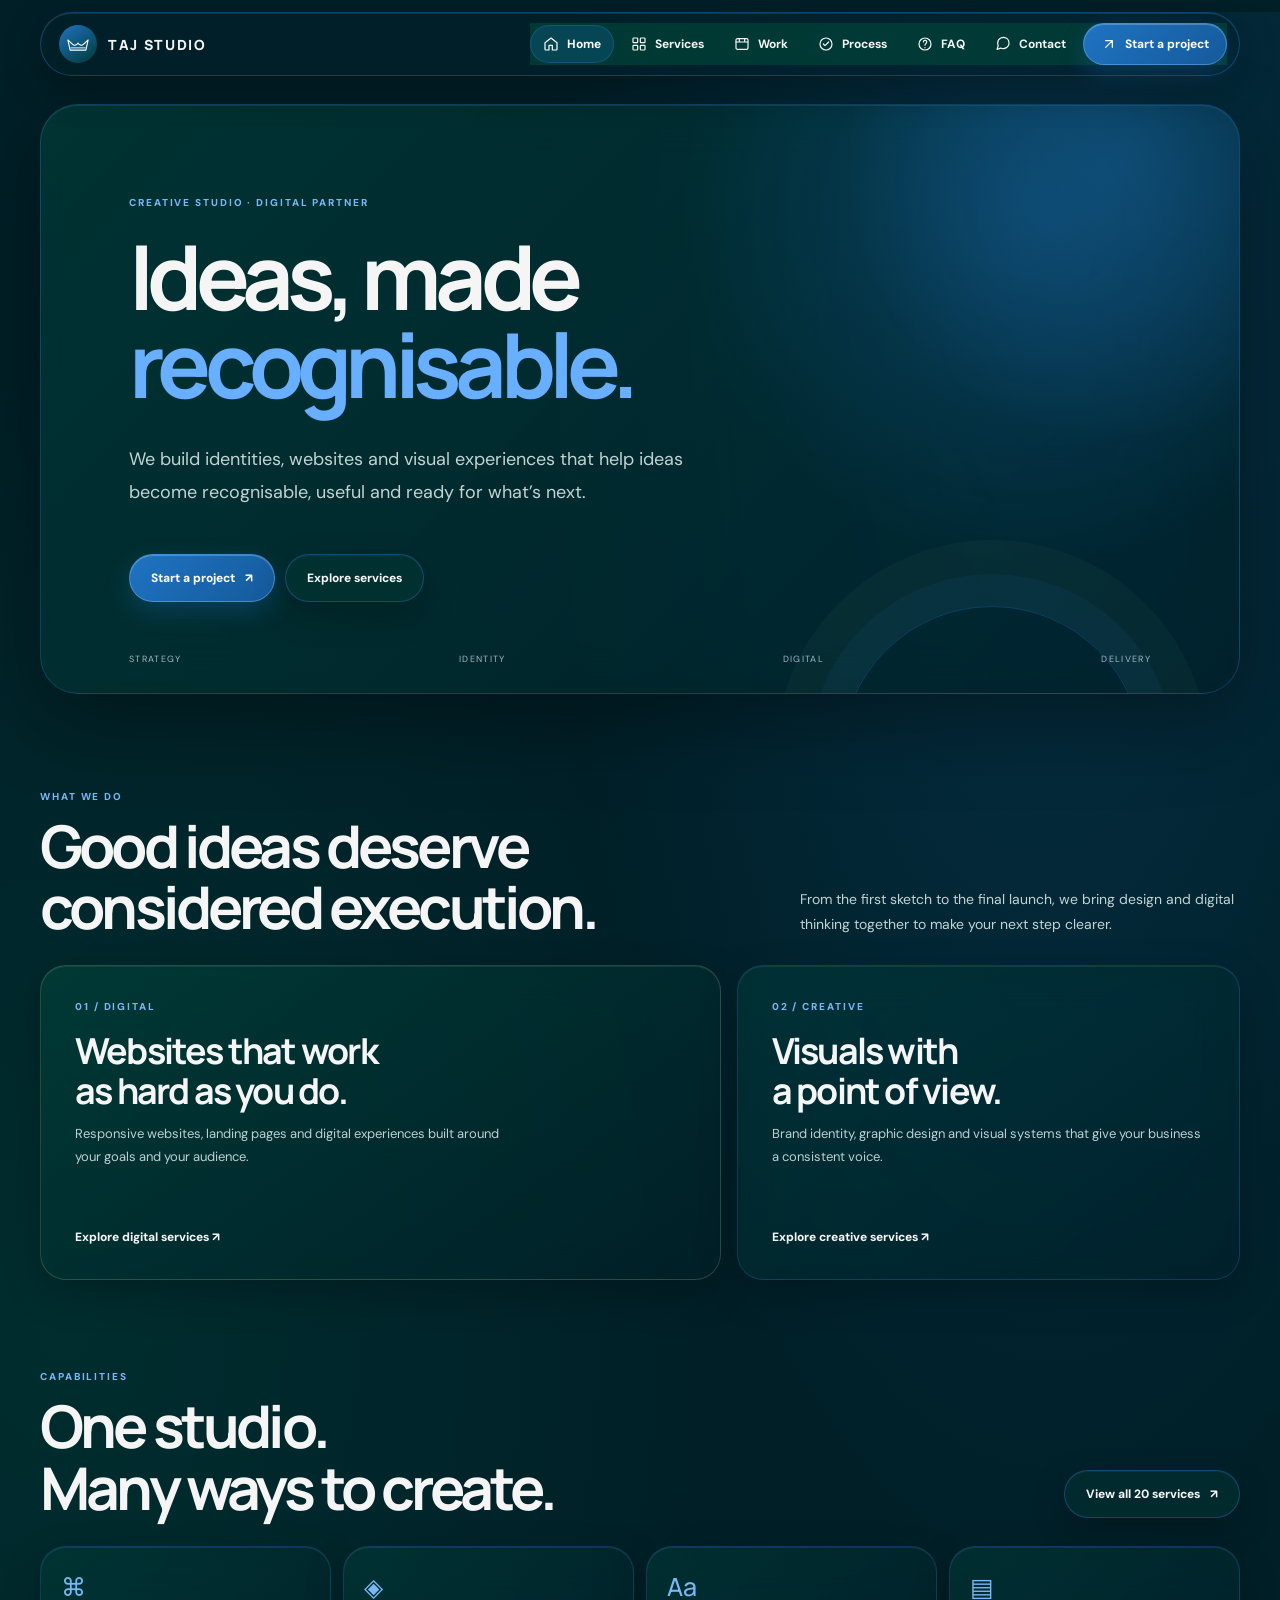
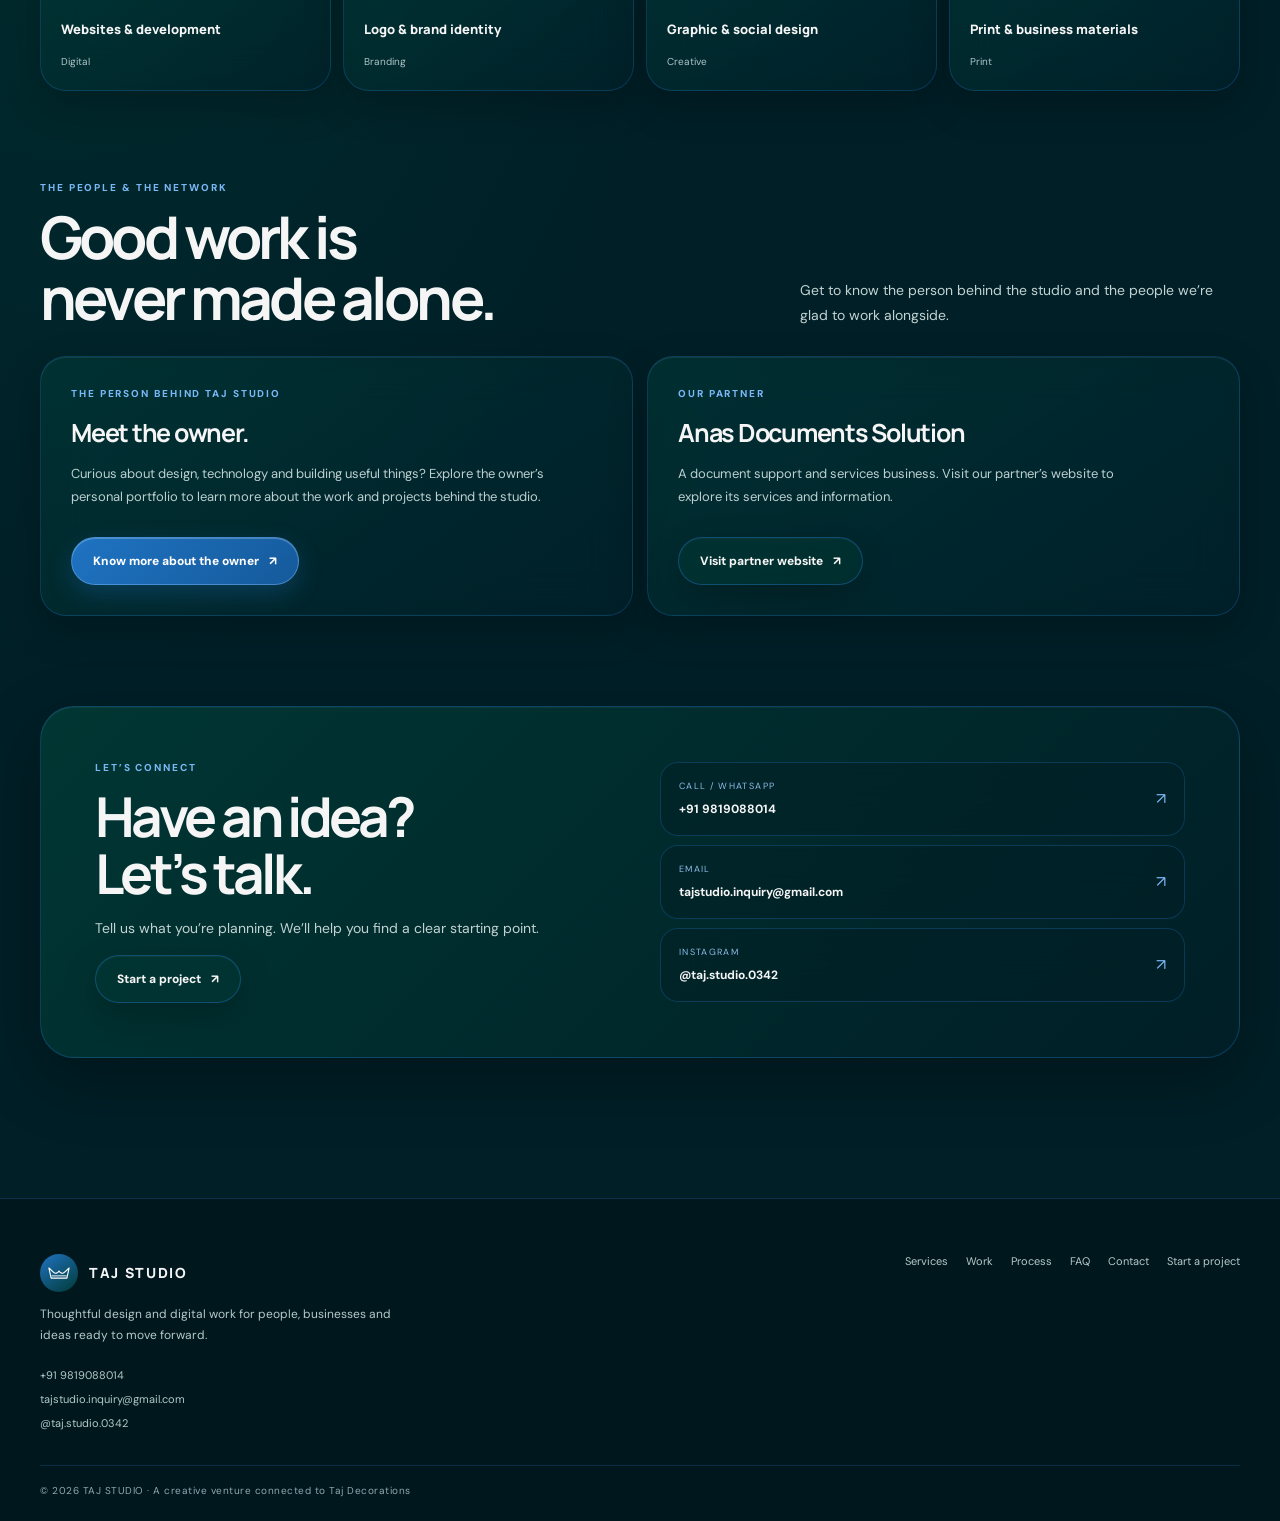
==== commit 4b53d865: "Add files via upload" ====
--- a/index.html
+++ b/index.html
@@ -2,6 +2,11 @@
 <html lang="en"><head><meta charset="utf-8"><meta name="viewport" content="width=device-width,initial-scale=1">
 <meta name="description" content="TAJ STUDIO creative and digital studio offering web design, graphic design and brand identity."><meta name="theme-color" content="#001F27"><title>Home | TAJ STUDIO</title>
 <link rel="icon" href="assets/favicon.svg"><link rel="stylesheet" href="assets/style.css"></head><body>
+<svg aria-hidden="true" width="0" height="0" style="position:absolute;overflow:hidden" xmlns="http://www.w3.org/2000/svg">
+<filter id="taj-glass-refraction" x="-15%" y="-15%" width="130%" height="130%">
+ <feTurbulence type="fractalNoise" baseFrequency="0.012 0.018" numOctaves="2" seed="7" result="noise"/>
+ <feDisplacementMap in="SourceGraphic" in2="noise" scale="5" xChannelSelector="R" yChannelSelector="G"/>
+</filter></svg>
 <header class="site-header"><a class="brand" href="index.html" aria-label="TAJ STUDIO home"><span class="brand-mark"><img src="assets/crown.svg" alt=""></span><span>TAJ STUDIO</span></a><button class="menu" aria-label="Toggle navigation" aria-expanded="false"><svg class="nav-icon" viewBox="0 0 24 24" aria-hidden="true"><path d="M4 7h16M4 12h16M4 17h16"/></svg></button><nav class="nav" aria-label="Main navigation"><a href="index.html" aria-label="Home" title="Home"><svg class="nav-icon" viewBox="0 0 24 24" aria-hidden="true"><path d="m3 10 9-7 9 7v10a1 1 0 0 1-1 1h-6v-7H9v7H4a1 1 0 0 1-1-1z"/></svg><span class="nav-label">Home</span></a><a href="services.html" aria-label="Services" title="Services"><svg class="nav-icon" viewBox="0 0 24 24" aria-hidden="true"><rect x="3" y="3" width="7" height="7" rx="1"/><rect x="14" y="3" width="7" height="7" rx="1"/><rect x="3" y="14" width="7" height="7" rx="1"/><rect x="14" y="14" width="7" height="7" rx="1"/></svg><span class="nav-label">Services</span></a><a href="work.html" aria-label="Work" title="Work"><svg class="nav-icon" viewBox="0 0 24 24" aria-hidden="true"><rect x="3" y="4" width="18" height="16" rx="2"/><path d="M3 9h18M8 4v5m8-5v5"/></svg><span class="nav-label">Work</span></a><a href="process.html" aria-label="Process" title="Process"><svg class="nav-icon" viewBox="0 0 24 24" aria-hidden="true"><circle cx="12" cy="12" r="9"/><path d="m8 12 2.5 2.5L16 9"/></svg><span class="nav-label">Process</span></a><a href="faq.html" aria-label="FAQ" title="FAQ"><svg class="nav-icon" viewBox="0 0 24 24" aria-hidden="true"><circle cx="12" cy="12" r="9"/><path d="M9.6 9a2.5 2.5 0 1 1 4.3 1.7c-1.2 1.1-1.9 1.5-1.9 3M12 17.5h.01"/></svg><span class="nav-label">FAQ</span></a><a href="contact.html" aria-label="Contact" title="Contact"><svg class="nav-icon" viewBox="0 0 24 24" aria-hidden="true"><path d="M21 10.5a8.4 8.4 0 0 1-.9 3.8 8.5 8.5 0 0 1-7.6 4.7 8.4 8.4 0 0 1-3.8-.9L3 20l1.9-5.7a8.4 8.4 0 0 1-.9-3.8A8.5 8.5 0 0 1 8.7 2.9a8.4 8.4 0 0 1 3.8-.9h.5a8.5 8.5 0 0 1 8 8z"/></svg><span class="nav-label">Contact</span></a><a class="nav-cta" href="start-project.html" aria-label="Start a project" title="Start a project"><svg class="nav-icon" viewBox="0 0 24 24" aria-hidden="true"><path d="M7 17 17 7M7 7h10v10"/></svg><span class="nav-label">Start a project</span></a></nav></header><main class="wrap">
 <section class="hero reveal"><div class="eyebrow">CREATIVE STUDIO · DIGITAL PARTNER</div><h1>Ideas, made<br><span>recognisable.</span></h1><p>We build identities, websites and visual experiences that help ideas become recognisable, useful and ready for what’s next.</p><div class="actions"><a class="btn btn-dark" href="start-project.html">Start a project <span><span aria-hidden="true">↗</span></span></a><a class="btn btn-glass" href="services.html">Explore services</a></div><div class="hero-meta"><span>Strategy</span><span>Identity</span><span>Digital</span><span>Delivery</span></div></section>
 <section class="section reveal"><div class="section-head"><div><div class="kicker">WHAT WE DO</div><h2>Good ideas deserve<br>considered execution.</h2></div><p>From the first sketch to the final launch, we bring design and digital thinking together to make your next step clearer.</p></div><div class="bento"><article class="glass-card feature feature-dark"><div><div class="kicker">01 / DIGITAL</div><h3>Websites that work<br>as hard as you do.</h3><p>Responsive websites, landing pages and digital experiences built around your goals and your audience.</p></div><a class="feature-link" href="services.html">Explore digital services <span aria-hidden="true">↗</span></a></article><article class="glass-card feature feature-light"><div><div class="kicker">02 / CREATIVE</div><h3>Visuals with<br>a point of view.</h3><p>Brand identity, graphic design and visual systems that give your business a consistent voice.</p></div><a class="feature-link" href="services.html">Explore creative services <span aria-hidden="true">↗</span></a></article></div></section>
--- a/assets/style.css
+++ b/assets/style.css
@@ -11,3 +11,386 @@
 @media(max-width:760px){.wrap{width:calc(100% - 32px)}.site-header{width:calc(100% - 20px);top:8px;margin-top:8px;padding:8px 9px 8px 14px}.brand{font-size:12px}.brand-mark{width:34px;height:34px}.menu{display:grid;place-items:center}.nav{display:none;position:absolute;top:57px;left:0;right:0;padding:12px;border-radius:22px;border:1px solid rgba(255,255,255,.9);background:rgba(245,245,245,.96);backdrop-filter:blur(24px);box-shadow:var(--shadow);flex-direction:column;align-items:stretch}.nav.open{display:flex}.nav a,.nav a .nav-label{display:flex}.nav a{justify-content:flex-start;padding:13px 15px;font-size:12px}.nav .nav-cta{justify-content:center}.hero{margin:18px auto 72px;padding:48px 25px 82px;min-height:510px;border-radius:28px}.hero h1{font-size:clamp(48px,13vw,76px)}.hero-meta{left:25px;right:25px;bottom:23px;flex-wrap:wrap;justify-content:flex-start;gap:8px 17px}.section{padding-bottom:68px}.section-head{display:block}.section-head p{margin-top:15px}.bento,.people,.contact-band,.contact-grid,.form-layout,.project-grid{grid-template-columns:1fr}.feature{min-height:255px;padding:26px}.grid-3{grid-template-columns:repeat(2,minmax(0,1fr))}.page-head{padding:60px 0 30px}.page-head h1{font-size:clamp(42px,11vw,64px)}.toolbar{align-items:stretch;flex-direction:column}.toolbar select{width:100%}.result-line{font-size:9px;flex-wrap:wrap}.project-art{height:220px}.contact-band{padding:28px;border-radius:27px}.footer-main{display:block}.footer-links{margin-top:24px}.form-grid{grid-template-columns:1fr}.field.full{grid-column:auto}.aside-card{position:static;padding:25px}}
 @media(max-width:480px){.grid-3,.steps{grid-template-columns:1fr}.service-preview{grid-template-columns:1fr 1fr}.hero{min-height:490px}.hero h1{font-size:clamp(44px,12vw,60px)}.section-head h2{font-size:36px}.project-art{height:190px}.contact-list b{font-size:11px}}
 @media(prefers-reduced-motion:reduce){*,*:before,*:after{scroll-behavior:auto!important;transition:none!important}.reveal{opacity:1;transform:none}}
+
+
+/* =========================================================
+   TAJ STUDIO — BRAND HIERARCHY OVERRIDE
+   Ink Black dominant / Evergreen secondary / Sage accents.
+   Marine + white are reserved for small accents and contrast.
+   ========================================================= */
+:root{
+  --ink:#001F27;
+  --evergreen:#003A35;
+  --sage:#719A73;
+  --marine:#1F73C2;
+  --off:#F5F5F5;
+  --bg:#001F27;
+  --text:#F5F5F5;
+  --muted:#A8B9B5;
+  --line:rgba(113,154,115,.24);
+  --glass:rgba(0,58,53,.72);
+  --glass-strong:rgba(0,58,53,.92);
+  --shadow:0 22px 60px rgba(0,0,0,.34),0 3px 12px rgba(0,0,0,.2);
+  --soft:0 10px 30px rgba(0,0,0,.24);
+}
+html,body{background:var(--ink);color:var(--off)}
+body{background:var(--ink)}
+::selection{background:var(--sage);color:var(--ink)}
+.site-header{
+  background:rgba(0,58,53,.88);
+  border:1px solid rgba(113,154,115,.34);
+  box-shadow:0 12px 36px rgba(0,0,0,.28),inset 0 1px 0 rgba(245,245,245,.08);
+}
+.brand,.brand span{color:var(--off)}
+.brand-mark{background:var(--sage);color:var(--ink)}
+.brand-mark img{filter:none}
+.nav a{color:#C1D0CC}
+.nav a:hover,.nav a[aria-current=page]{
+  background:rgba(113,154,115,.18);color:var(--off)
+}
+.nav a[aria-current=page]{box-shadow:inset 0 0 0 1px rgba(113,154,115,.3)}
+.nav .nav-cta{background:var(--sage);color:var(--ink);box-shadow:0 6px 18px rgba(0,0,0,.24)}
+.nav .nav-cta:hover{background:var(--marine);color:#fff}
+.menu{background:var(--evergreen);border-color:var(--sage);color:var(--off)}
+.hero{
+  background:linear-gradient(145deg,#003A35 0%,#002B2B 56%,#001F27 100%);
+  border:1px solid rgba(113,154,115,.30);
+  box-shadow:var(--shadow);
+}
+.hero:before{
+  background:radial-gradient(circle,rgba(113,154,115,.22),rgba(113,154,115,.05) 64%,transparent 72%)
+}
+.hero:after{border-color:rgba(113,154,115,.24);box-shadow:0 0 0 32px rgba(113,154,115,.07),0 0 0 66px rgba(113,154,115,.035)}
+.eyebrow,.kicker{color:var(--sage)}
+.hero h1,.page-head h1,.section-head h2{color:var(--off)}
+.hero h1 span{color:var(--sage)}
+.hero p,.page-head p,.section-head p{color:#B7C8C3}
+.hero-meta{color:#9AB1AA}
+.btn-dark{background:var(--sage);color:var(--ink);box-shadow:0 8px 20px rgba(0,0,0,.22)}
+.btn-dark:hover{background:var(--marine);color:#fff}
+.btn-glass{
+  background:rgba(0,58,53,.74);border-color:rgba(113,154,115,.36);
+  color:var(--off);box-shadow:var(--soft)
+}
+.btn-glass:hover{background:var(--evergreen);border-color:var(--sage);color:#fff}
+.glass-card{
+  background:rgba(0,58,53,.78);
+  border:1px solid rgba(113,154,115,.25);
+  box-shadow:var(--soft),inset 0 1px 0 rgba(245,245,245,.035);
+  backdrop-filter:blur(18px);-webkit-backdrop-filter:blur(18px)
+}
+.feature-dark{background:#00171D;border-color:rgba(113,154,115,.22);color:var(--off)}
+.feature-light{background:var(--evergreen);color:var(--off)}
+.feature p,.person p,.service-card p,.step p,.faq-item p,.contact-card p,
+.aside-card p,.aside-card li,.form-note{color:#B7C8C3}
+.feature .kicker{color:var(--sage)}
+.feature .feature-link,.mini-service b,.person h3,.service-card h3,
+.step h3,.faq-item summary,.contact-card h3,.aside-card h3{color:var(--off)}
+.mini-service .symbol{color:var(--sage)}
+.mini-service small,.service-card .num,.project-copy small{color:#9AB1AA}
+.contact-band{background:var(--evergreen);color:var(--off);border:1px solid rgba(113,154,115,.24)}
+.contact-band p{color:#B7C8C3}
+.contact-list a{background:rgba(0,31,39,.48);border-color:rgba(113,154,115,.25)}
+.contact-list a:hover{background:rgba(0,31,39,.76)}
+.contact-list small{color:#A9C0B8}
+.contact-list b{color:var(--off)}
+.contact-list .arrow{color:var(--sage)}
+.page-head{color:var(--off)}
+.service-card,.step,.person,.contact-card,.form-card,.aside-card,.faq-item{
+  background:var(--evergreen);border:1px solid rgba(113,154,115,.25);
+  color:var(--off);box-shadow:var(--soft)
+}
+.service-card:hover,.mini-service:hover{border-color:rgba(113,154,115,.55)}
+.toolbar .searchbox{background:var(--evergreen);border:1px solid rgba(113,154,115,.3)}
+.searchbox input{color:var(--off)}
+.searchbox input::placeholder{color:#A8B9B5}
+.toolbar select,.filter{
+  background:var(--evergreen);border-color:rgba(113,154,115,.3);color:var(--off)
+}
+.filter.active{background:var(--sage);border-color:var(--sage);color:var(--ink)}
+.result-line{color:#A8B9B5}
+.project{background:var(--evergreen);border:1px solid rgba(113,154,115,.24)}
+.project-art,.project-art.mid,.project-art.light{background:#002B2B;color:var(--off)}
+.project-art.dark{background:#00171D;color:var(--off)}
+.project-art:before{border-color:rgba(113,154,115,.22)}
+.mock-window{background:#F5F5F5;color:var(--ink)}
+.mock-top,.mock-lines{background:#B9C9C4}
+.mock-pill{background:var(--evergreen)}
+.faq-item summary:after{color:var(--sage)}
+.field{color:#D5E1DD}
+.field input,.field select,.field textarea{
+  background:#002B2B;border:1px solid rgba(113,154,115,.30);
+  color:var(--off);box-shadow:inset 0 1px 3px rgba(0,0,0,.18)
+}
+.field input::placeholder,.field textarea::placeholder{color:#9AB1AA}
+.field input:focus,.field select:focus,.field textarea:focus{
+  border-color:var(--sage);background:#00312D;outline:2px solid rgba(113,154,115,.13)
+}
+.field select option{background:var(--evergreen);color:var(--off)}
+.aside-card ul{color:#B7C8C3}
+footer{background:#00171D;color:var(--off);border-top:1px solid rgba(113,154,115,.22)}
+.footer-brand .brand,.footer-brand .brand span{color:var(--off)}
+.footer-brand p,.footer-contact a,.footer-links a{color:#AFC1BC}
+.footer-links a:hover,.footer-contact a:hover{color:var(--sage)}
+.copyright{border-color:rgba(113,154,115,.22);color:#829B94}
+.empty{color:#B7C8C3;background:var(--evergreen);border-radius:20px}
+a:focus-visible,button:focus-visible,input:focus-visible,select:focus-visible,textarea:focus-visible{
+  outline:2px solid var(--marine);outline-offset:3px
+}
+/* Keep small white details for legibility; never use white as a large surface. */
+@media(max-width:650px){
+  .nav{background:rgba(0,58,53,.97);border-color:rgba(113,154,115,.32)}
+  .nav a{color:#D5E1DD}
+  .nav a:hover,.nav a[aria-current=page]{background:rgba(113,154,115,.18);color:var(--off)}
+}
+
+
+
+/* FINAL HARD OVERRIDE — TAJ STUDIO DARK BRAND THEME */
+:root{
+ --bg:#001F27 !important; --text:#F5F5F5 !important; --ink:#001F27 !important;
+ --evergreen:#003A35 !important; --sage:#719A73 !important;
+ --marine:#1F73C2 !important; --off:#F5F5F5 !important;
+ --muted:#A8B9B5 !important; --paper:#003A35 !important;
+ --glass:rgba(0,58,53,.88) !important;
+ --glass-strong:rgba(0,58,53,.96) !important;
+}
+html,body{background:#001F27 !important;color:#F5F5F5 !important}
+body,main,.wrap,.section,.page-head{background-color:#001F27 !important;color:#F5F5F5 !important}
+.site-header,.nav,.nav.open{background:rgba(0,58,53,.97) !important;color:#F5F5F5 !important;border-color:rgba(113,154,115,.38) !important}
+.brand,.brand span,.nav a,.nav a:hover,.nav a[aria-current=page]{color:#F5F5F5 !important}
+.brand-mark{background:#719A73 !important;color:#001F27 !important}
+.nav a:hover,.nav a[aria-current=page]{background:rgba(113,154,115,.2) !important}
+.nav .nav-cta,.btn-dark{background:#719A73 !important;color:#001F27 !important;border-color:#719A73 !important}
+.nav .nav-cta:hover,.btn-dark:hover{background:#1F73C2 !important;color:#F5F5F5 !important}
+.btn-glass{background:#003A35 !important;color:#F5F5F5 !important;border-color:rgba(113,154,115,.4) !important}
+.hero{background:#003A35 !important;color:#F5F5F5 !important;border-color:rgba(113,154,115,.4) !important}
+.hero h1,.hero p,.page-head h1,.page-head p,.section-head h2,.section-head p{color:#F5F5F5 !important}
+.hero h1 span,.eyebrow,.kicker,.mini-service .symbol{color:#719A73 !important}
+.hero-meta{color:#A8B9B5 !important}
+.glass-card,.feature-light,.service-card,.mini-service,.person,.step,.faq-item,
+.contact-card,.form-card,.aside-card,.project{
+ background:#003A35 !important;color:#F5F5F5 !important;
+ border:1px solid rgba(113,154,115,.28) !important;
+}
+.feature-dark{background:#00171D !important;color:#F5F5F5 !important}
+.glass-card *,.feature-light *,.service-card *,.person *,.step *,.faq-item *,
+.contact-card *,.form-card *,.aside-card *,.project-copy *{color:inherit}
+.service-card p,.person p,.step p,.faq-item p,.contact-card p,.aside-card p,
+.aside-card li,.feature p,.form-note{color:#B7C8C3 !important}
+.service-card h3,.person h3,.step h3,.faq-item summary,.contact-card h3,
+.aside-card h3,.feature h3{color:#F5F5F5 !important}
+.toolbar .searchbox,.toolbar select,.filter{background:#003A35 !important;color:#F5F5F5 !important;border-color:rgba(113,154,115,.35) !important}
+.searchbox input{background:transparent !important;color:#F5F5F5 !important}
+.searchbox input::placeholder{color:#A8B9B5 !important}
+.filter.active{background:#719A73 !important;color:#001F27 !important}
+.project-art,.project-art.mid,.project-art.light{background:#002B2B !important;color:#F5F5F5 !important}
+.project-art.dark{background:#00171D !important;color:#F5F5F5 !important}
+.mock-window{background:#F5F5F5 !important;color:#001F27 !important}
+.contact-band{background:#003A35 !important;color:#F5F5F5 !important}
+.contact-list a{background:rgba(0,31,39,.65) !important;border-color:rgba(113,154,115,.3) !important}
+.contact-list b{color:#F5F5F5 !important}
+.contact-list small{color:#B7C8C3 !important}
+.field{color:#F5F5F5 !important}
+.field input,.field select,.field textarea{
+ background:#002B2B !important;color:#F5F5F5 !important;
+ border-color:rgba(113,154,115,.38) !important;
+}
+.field input::placeholder,.field textarea::placeholder{color:#A8B9B5 !important}
+.field select option{background:#003A35 !important;color:#F5F5F5 !important}
+footer{background:#00171D !important;color:#F5F5F5 !important}
+footer *{color:inherit}
+.footer-brand p,.footer-contact a,.footer-links a{color:#B7C8C3 !important}
+.copyright{color:#91A9A2 !important;border-color:rgba(113,154,115,.25) !important}
+.empty{background:#003A35 !important;color:#F5F5F5 !important}
+@media(max-width:650px){
+ .nav{background:#003A35 !important}
+ .nav a{color:#F5F5F5 !important}
+}
+
+
+/* ==========================================================
+   TAJ STUDIO — MARINE GLASS SYSTEM
+   Glass is the default treatment for the working interface.
+   Bright Marine is a visible brand colour, not a rare accent.
+   ========================================================== */
+:root{
+  --ink:#001F27 !important;
+  --evergreen:#003A35 !important;
+  --sage:#719A73 !important;
+  --marine:#1F73C2 !important;
+  --off:#F5F5F5 !important;
+  --bg:#001F27 !important;
+  --text:#F5F5F5 !important;
+  --muted:#B5C9C9 !important;
+  --line:rgba(113,154,115,.28) !important;
+  --glass:rgba(0,58,53,.48) !important;
+  --glass-strong:rgba(0,58,53,.72) !important;
+  --shadow:0 22px 65px rgba(0,0,0,.30), inset 0 1px 0 rgba(245,245,245,.055) !important;
+  --soft:0 12px 34px rgba(0,0,0,.22), inset 0 1px 0 rgba(245,245,245,.045) !important;
+}
+html,body{background:#001F27!important;color:#F5F5F5!important}
+body{
+  background:
+    radial-gradient(ellipse at 82% 8%,rgba(31,115,194,.19),transparent 34%),
+    radial-gradient(ellipse at 5% 42%,rgba(0,58,53,.52),transparent 38%),
+    #001F27!important;
+}
+main,.wrap,.section,.page-head{background:transparent!important}
+::selection{background:#1F73C2!important;color:#fff!important}
+
+/* Header: floating marine-tinted glass */
+.site-header{
+  background:rgba(0,31,39,.66)!important;
+  border:1px solid rgba(31,115,194,.42)!important;
+  box-shadow:0 12px 38px rgba(0,0,0,.28),inset 0 1px 0 rgba(245,245,245,.10)!important;
+  backdrop-filter:blur(26px) saturate(165%)!important;
+  -webkit-backdrop-filter:blur(26px) saturate(165%)!important;
+}
+.brand,.brand span,.nav a{color:#F5F5F5!important}
+.brand-mark{background:linear-gradient(145deg,#1F73C2,#003A35)!important;color:#fff!important}
+.brand-mark img{filter:brightness(0) invert(1)!important}
+.nav a:hover,.nav a[aria-current=page]{
+  background:rgba(31,115,194,.22)!important;
+  color:#fff!important;
+  box-shadow:inset 0 0 0 1px rgba(31,115,194,.36)!important;
+}
+.nav .nav-cta{
+  background:linear-gradient(135deg,#1F73C2,#155A9B)!important;
+  color:#fff!important;border:1px solid rgba(126,190,255,.42)!important;
+  box-shadow:0 8px 22px rgba(31,115,194,.28),inset 0 1px 0 rgba(255,255,255,.22)!important;
+}
+.nav .nav-cta:hover,.btn-dark:hover{background:#719A73!important;color:#001F27!important}
+.menu{background:rgba(0,58,53,.55)!important;border-color:rgba(31,115,194,.45)!important;color:#fff!important}
+
+/* Hero: layered translucent glass, with marine identity */
+.hero{
+  background:
+    radial-gradient(circle at 83% 18%,rgba(31,115,194,.30),transparent 32%),
+    linear-gradient(135deg,rgba(0,58,53,.72),rgba(0,31,39,.76))!important;
+  border:1px solid rgba(31,115,194,.38)!important;
+  box-shadow:0 28px 80px rgba(0,0,0,.34),inset 0 1px 0 rgba(245,245,245,.09)!important;
+  backdrop-filter:blur(24px) saturate(150%)!important;
+  -webkit-backdrop-filter:blur(24px) saturate(150%)!important;
+}
+.hero:before{
+  background:radial-gradient(circle,rgba(31,115,194,.30),rgba(31,115,194,.07) 58%,transparent 73%)!important;
+}
+.hero:after{border-color:rgba(31,115,194,.34)!important;box-shadow:0 0 0 32px rgba(31,115,194,.08),0 0 0 66px rgba(113,154,115,.05)!important}
+.hero h1,.page-head h1,.section-head h2{color:#F5F5F5!important}
+.hero h1 span{color:#69AFFF!important}
+.eyebrow,.kicker{color:#79B7F5!important}
+.hero p,.page-head p,.section-head p{color:#C2D3D2!important}
+.hero-meta{color:#9DB9C4!important}
+
+/* The majority of interactive/work surfaces now use glass */
+.glass-card,.feature-light,.service-card,.mini-service,.person,.step,
+.faq-item,.contact-card,.form-card,.aside-card,.project,
+.toolbar .searchbox,.toolbar select,.filter,.empty{
+  background:linear-gradient(145deg,rgba(0,58,53,.56),rgba(0,31,39,.62))!important;
+  color:#F5F5F5!important;
+  border:1px solid rgba(31,115,194,.30)!important;
+  box-shadow:0 14px 38px rgba(0,0,0,.22),inset 0 1px 0 rgba(245,245,245,.075)!important;
+  backdrop-filter:blur(22px) saturate(155%)!important;
+  -webkit-backdrop-filter:blur(22px) saturate(155%)!important;
+}
+.glass-card:hover,.service-card:hover,.mini-service:hover,.person:hover,
+.project:hover,.step:hover,.faq-item:hover{
+  border-color:rgba(31,115,194,.62)!important;
+  box-shadow:0 18px 44px rgba(0,0,0,.28),0 0 24px rgba(31,115,194,.09),inset 0 1px 0 rgba(245,245,245,.09)!important;
+}
+.feature-dark{
+  background:linear-gradient(145deg,rgba(0,58,53,.92),rgba(0,31,39,.92))!important;
+  border:1px solid rgba(113,154,115,.32)!important;color:#F5F5F5!important;
+}
+.feature .kicker{color:#79B7F5!important}
+.feature h3,.feature-link,.mini-service b,.person h3,.service-card h3,
+.step h3,.faq-item summary,.contact-card h3,.aside-card h3{color:#F5F5F5!important}
+.feature p,.person p,.service-card p,.step p,.faq-item p,.contact-card p,
+.aside-card p,.aside-card li,.form-note{color:#BDD0D0!important}
+.mini-service .symbol,.service-card .num,.project-copy small{color:#79B7F5!important}
+.mini-service small{color:#AFC6C9!important}
+
+/* Bright Marine as a consistent action + navigation colour */
+.btn-dark{
+  background:linear-gradient(135deg,#1F73C2,#155A9B)!important;
+  color:#fff!important;border:1px solid rgba(126,190,255,.42)!important;
+  box-shadow:0 9px 24px rgba(31,115,194,.28),inset 0 1px 0 rgba(255,255,255,.22)!important;
+}
+.btn-glass{
+  background:rgba(0,58,53,.42)!important;color:#F5F5F5!important;
+  border:1px solid rgba(31,115,194,.45)!important;
+  box-shadow:var(--soft)!important;backdrop-filter:blur(18px)!important;
+}
+.btn-glass:hover{background:rgba(31,115,194,.24)!important;border-color:#1F73C2!important}
+.filter{color:#D5E4E6!important}
+.filter.active{
+  background:linear-gradient(135deg,#1F73C2,#155A9B)!important;
+  color:#fff!important;border-color:#5AA7EF!important;
+  box-shadow:0 6px 18px rgba(31,115,194,.24)!important;
+}
+.toolbar .searchbox{border-radius:18px!important}
+.searchbox input{color:#F5F5F5!important;background:transparent!important}
+.searchbox input::placeholder{color:#AFC6C9!important}
+.toolbar select{color:#F5F5F5!important}
+.toolbar select option,.field select option{background:#003A35!important;color:#F5F5F5!important}
+.result-line{color:#AFC6C9!important}
+
+/* Projects and mockups: dark glass, avoid large white panels */
+.project-art,.project-art.mid,.project-art.light{
+  background:linear-gradient(145deg,#003A35,#00232C)!important;color:#F5F5F5!important;
+}
+.project-art.dark{background:linear-gradient(145deg,#00171D,#003A35)!important;color:#F5F5F5!important}
+.project-art:before{border-color:rgba(31,115,194,.34)!important}
+.mock-window{background:#DCEAF3!important;color:#001F27!important}
+.mock-top,.mock-lines{background:#9CBBD0!important}
+.mock-pill{background:#1F73C2!important;color:#fff!important}
+
+/* Forms: functional controls remain legible and glassy */
+.field{color:#E5F0F1!important}
+.field input,.field select,.field textarea{
+  background:rgba(0,31,39,.58)!important;color:#F5F5F5!important;
+  border:1px solid rgba(31,115,194,.38)!important;border-radius:14px!important;
+  box-shadow:inset 0 1px 4px rgba(0,0,0,.18)!important;
+}
+.field input::placeholder,.field textarea::placeholder{color:#9DB9C4!important}
+.field input:focus,.field select:focus,.field textarea:focus{
+  border-color:#1F73C2!important;outline:3px solid rgba(31,115,194,.16)!important;
+  background:rgba(0,58,53,.72)!important;
+}
+.contact-band{
+  background:linear-gradient(135deg,rgba(0,58,53,.88),rgba(0,31,39,.92))!important;
+  border:1px solid rgba(31,115,194,.36)!important;color:#F5F5F5!important;
+  box-shadow:var(--shadow)!important;
+}
+.contact-band p{color:#C2D3D2!important}
+.contact-list a{
+  background:rgba(0,31,39,.46)!important;border:1px solid rgba(31,115,194,.30)!important;
+  backdrop-filter:blur(18px)!important;-webkit-backdrop-filter:blur(18px)!important;
+}
+.contact-list a:hover{background:rgba(31,115,194,.20)!important;border-color:#1F73C2!important}
+.contact-list small{color:#8DBDE8!important}
+.contact-list b{color:#F5F5F5!important}
+.contact-list .arrow{color:#79B7F5!important}
+.faq-item summary:after{color:#79B7F5!important}
+footer{
+  background:rgba(0,23,29,.88)!important;color:#F5F5F5!important;
+  border-top:1px solid rgba(31,115,194,.28)!important;
+  backdrop-filter:blur(20px)!important;
+}
+footer *{color:inherit}
+.footer-brand p,.footer-contact a,.footer-links a{color:#B5C9C9!important}
+.footer-links a:hover,.footer-contact a:hover{color:#79B7F5!important}
+.copyright{color:#8FA9B0!important;border-color:rgba(31,115,194,.25)!important}
+.empty{color:#D5E4E6!important}
+a:focus-visible,button:focus-visible,input:focus-visible,select:focus-visible,textarea:focus-visible{
+  outline:2px solid #1F73C2!important;outline-offset:3px!important;
+}
+@media(max-width:650px){
+  .nav,.nav.open{background:rgba(0,31,39,.94)!important;border:1px solid rgba(31,115,194,.38)!important;backdrop-filter:blur(24px)!important}
+  .nav a{color:#F5F5F5!important}
+  .hero{border-radius:28px!important}
+}
+@media(prefers-reduced-motion:no-preference){
+  .glass-card,.service-card,.mini-service,.person,.step,.faq-item,.project,.btn{transition:transform .22s ease,border-color .22s ease,box-shadow .22s ease,background .22s ease}
+}
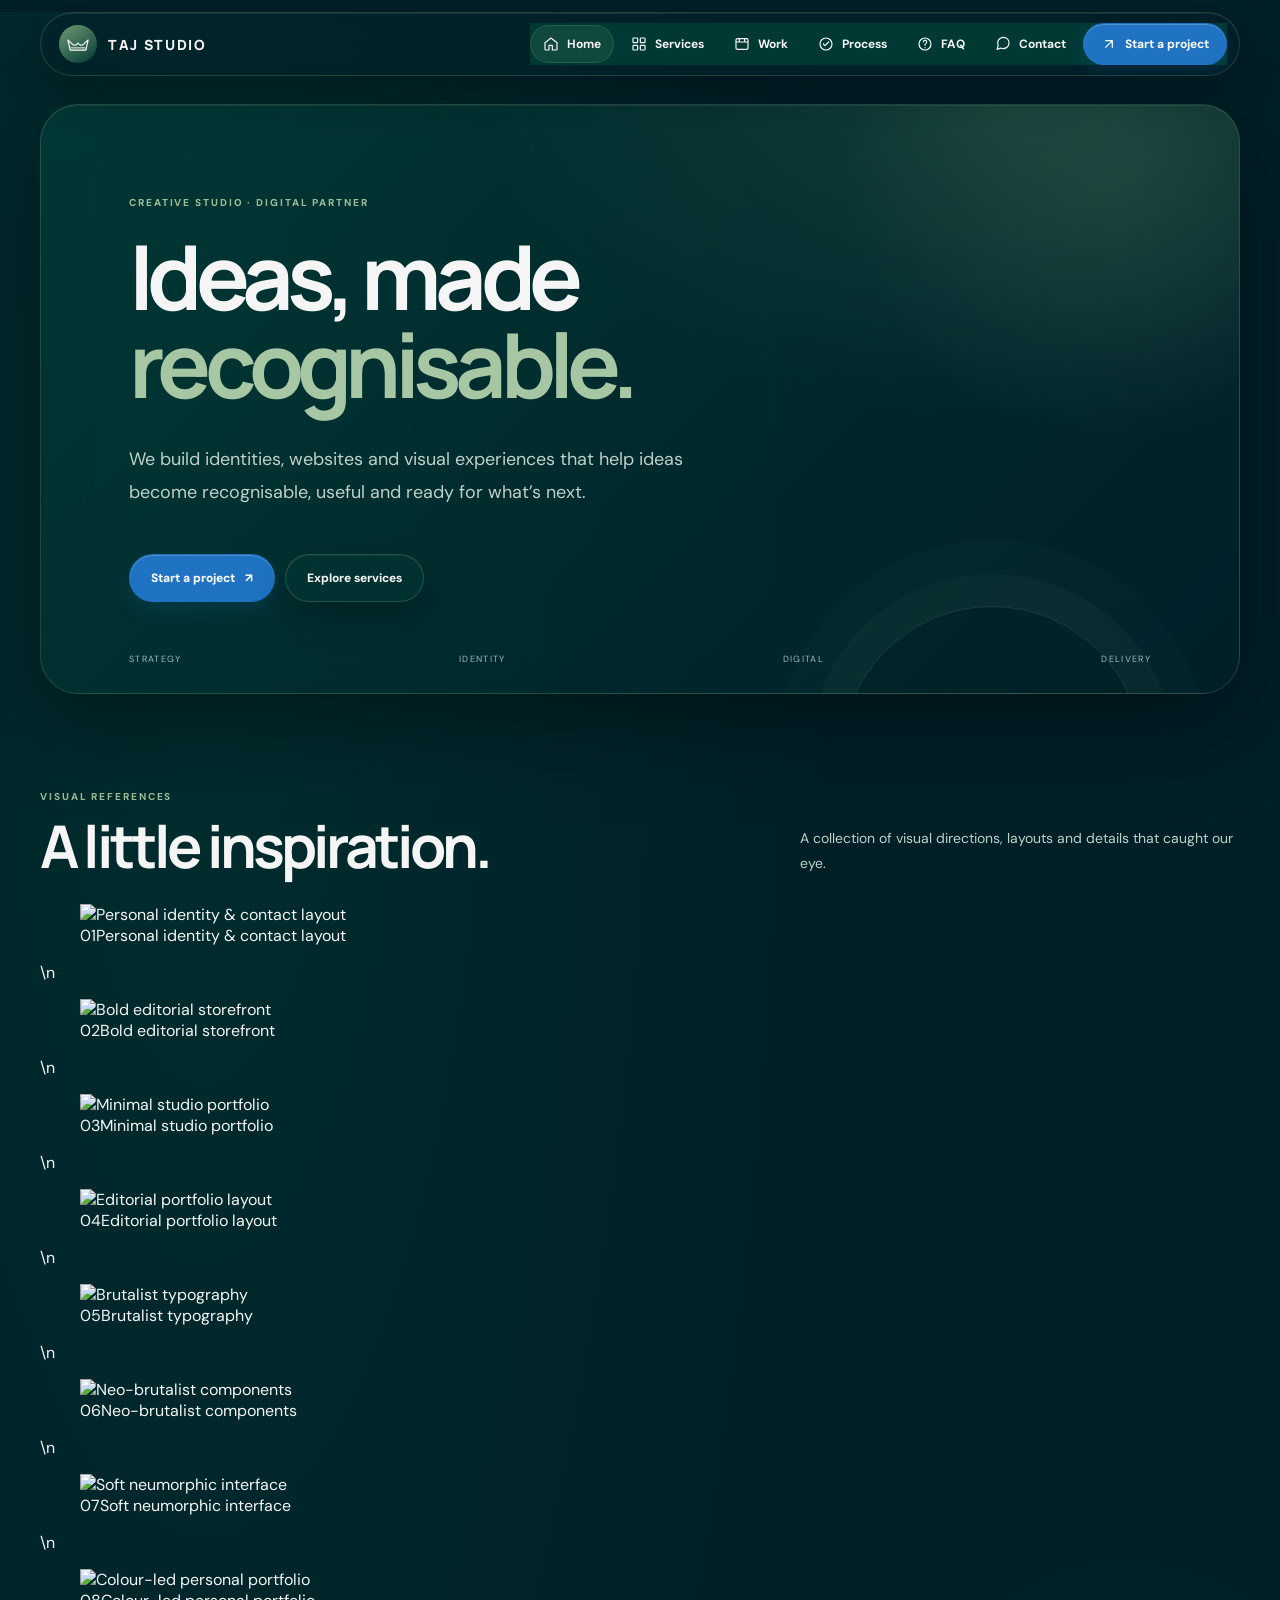
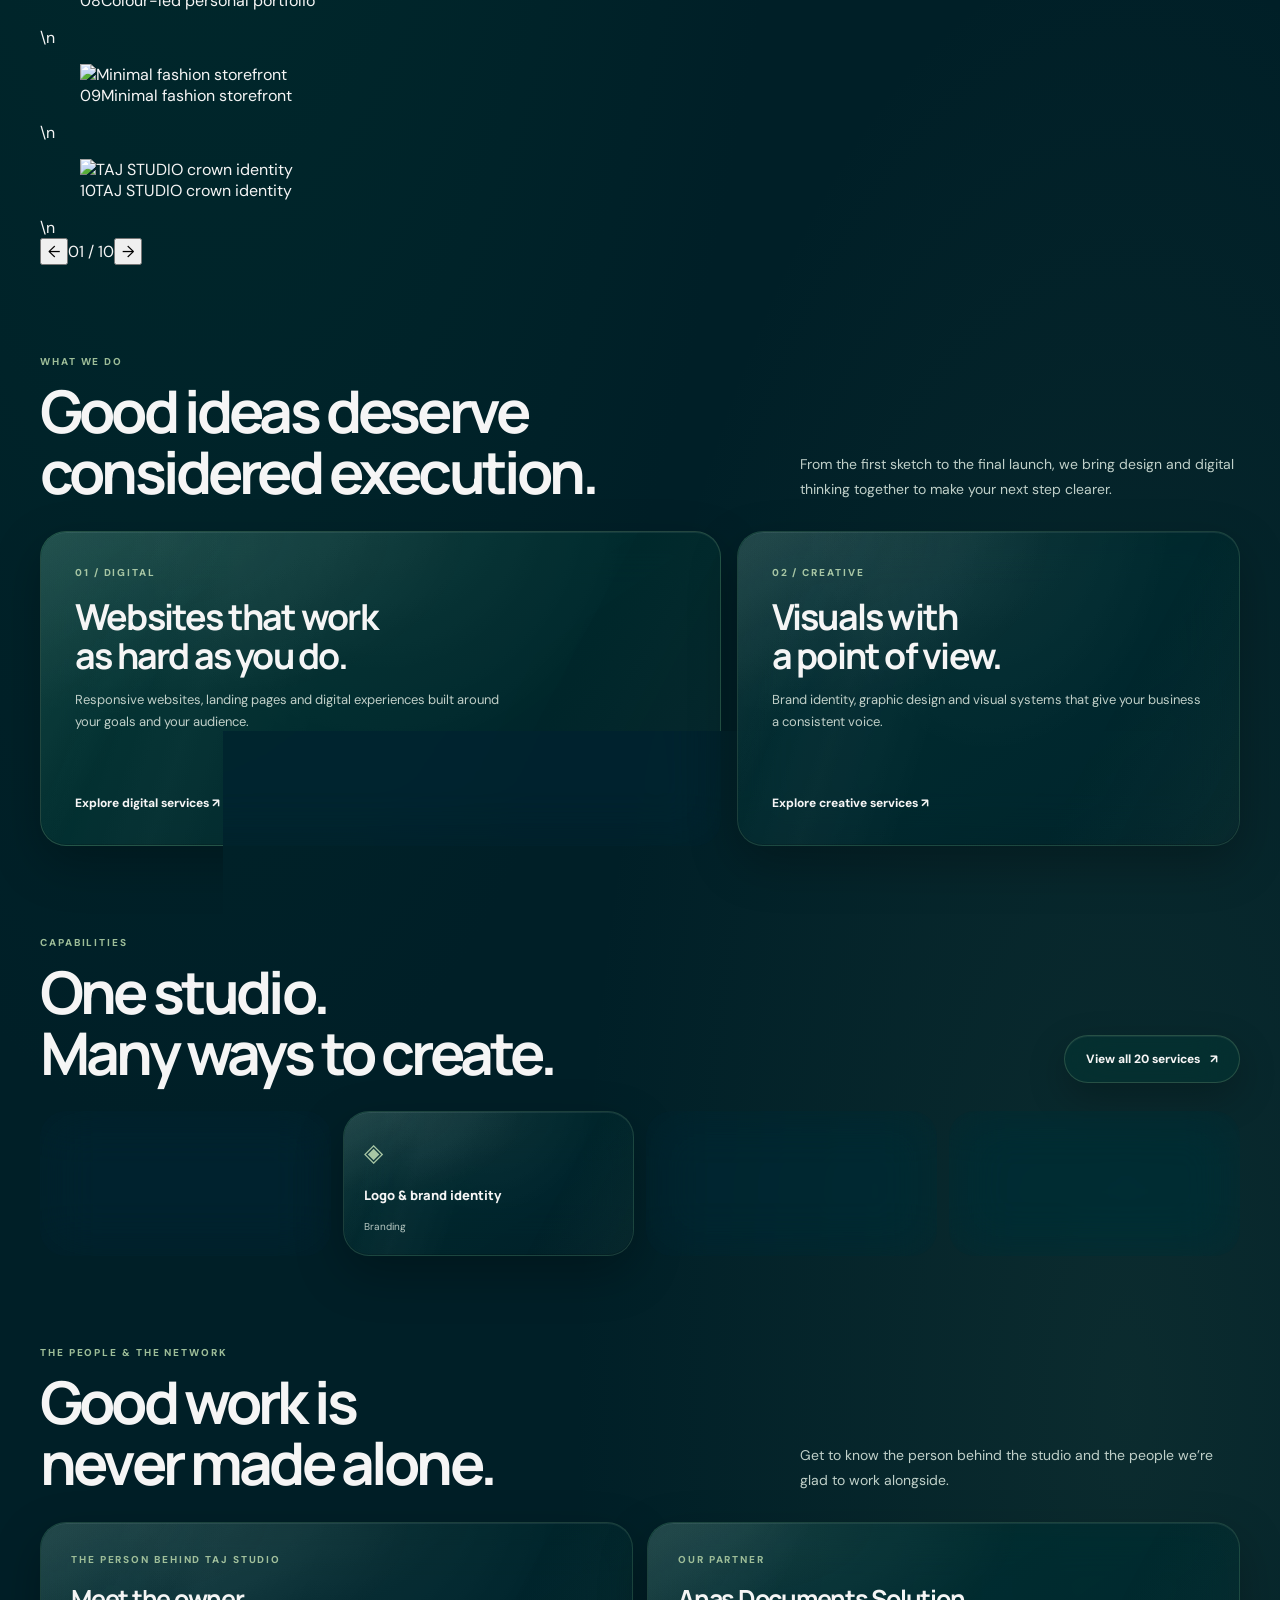
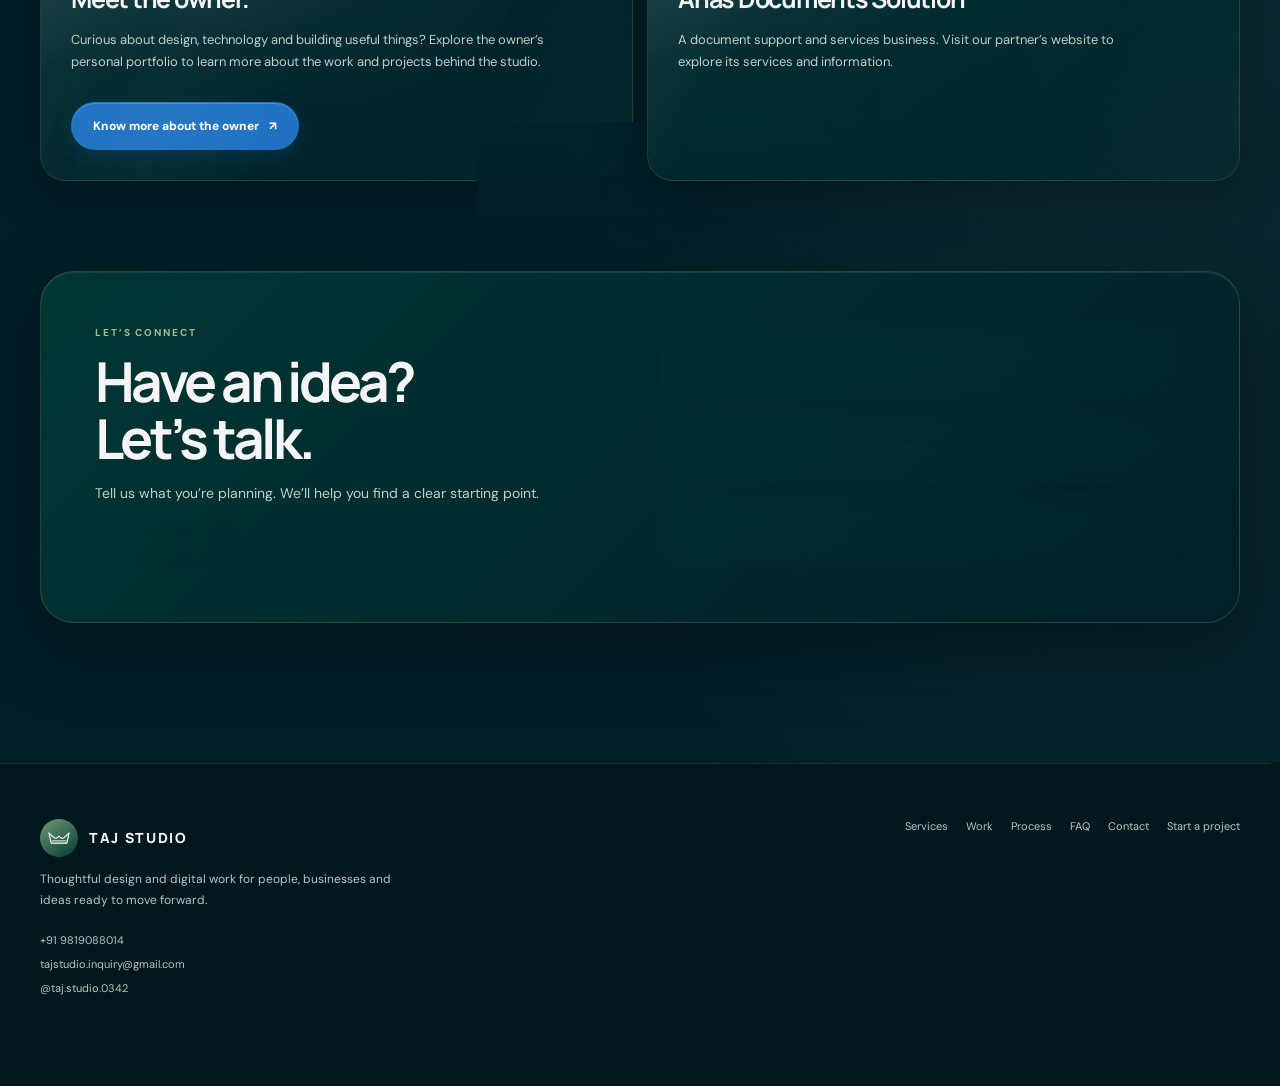
==== commit 40b654ba: "Add files via upload" ====
--- a/index.html
+++ b/index.html
@@ -1,14 +1,18 @@
 <!doctype html>
 <html lang="en"><head><meta charset="utf-8"><meta name="viewport" content="width=device-width,initial-scale=1">
 <meta name="description" content="TAJ STUDIO creative and digital studio offering web design, graphic design and brand identity."><meta name="theme-color" content="#001F27"><title>Home | TAJ STUDIO</title>
-<link rel="icon" href="assets/favicon.svg"><link rel="stylesheet" href="assets/style.css"></head><body>
-<svg aria-hidden="true" width="0" height="0" style="position:absolute;overflow:hidden" xmlns="http://www.w3.org/2000/svg">
-<filter id="taj-glass-refraction" x="-15%" y="-15%" width="130%" height="130%">
- <feTurbulence type="fractalNoise" baseFrequency="0.012 0.018" numOctaves="2" seed="7" result="noise"/>
- <feDisplacementMap in="SourceGraphic" in2="noise" scale="5" xChannelSelector="R" yChannelSelector="G"/>
-</filter></svg>
-<header class="site-header"><a class="brand" href="index.html" aria-label="TAJ STUDIO home"><span class="brand-mark"><img src="assets/crown.svg" alt=""></span><span>TAJ STUDIO</span></a><button class="menu" aria-label="Toggle navigation" aria-expanded="false"><svg class="nav-icon" viewBox="0 0 24 24" aria-hidden="true"><path d="M4 7h16M4 12h16M4 17h16"/></svg></button><nav class="nav" aria-label="Main navigation"><a href="index.html" aria-label="Home" title="Home"><svg class="nav-icon" viewBox="0 0 24 24" aria-hidden="true"><path d="m3 10 9-7 9 7v10a1 1 0 0 1-1 1h-6v-7H9v7H4a1 1 0 0 1-1-1z"/></svg><span class="nav-label">Home</span></a><a href="services.html" aria-label="Services" title="Services"><svg class="nav-icon" viewBox="0 0 24 24" aria-hidden="true"><rect x="3" y="3" width="7" height="7" rx="1"/><rect x="14" y="3" width="7" height="7" rx="1"/><rect x="3" y="14" width="7" height="7" rx="1"/><rect x="14" y="14" width="7" height="7" rx="1"/></svg><span class="nav-label">Services</span></a><a href="work.html" aria-label="Work" title="Work"><svg class="nav-icon" viewBox="0 0 24 24" aria-hidden="true"><rect x="3" y="4" width="18" height="16" rx="2"/><path d="M3 9h18M8 4v5m8-5v5"/></svg><span class="nav-label">Work</span></a><a href="process.html" aria-label="Process" title="Process"><svg class="nav-icon" viewBox="0 0 24 24" aria-hidden="true"><circle cx="12" cy="12" r="9"/><path d="m8 12 2.5 2.5L16 9"/></svg><span class="nav-label">Process</span></a><a href="faq.html" aria-label="FAQ" title="FAQ"><svg class="nav-icon" viewBox="0 0 24 24" aria-hidden="true"><circle cx="12" cy="12" r="9"/><path d="M9.6 9a2.5 2.5 0 1 1 4.3 1.7c-1.2 1.1-1.9 1.5-1.9 3M12 17.5h.01"/></svg><span class="nav-label">FAQ</span></a><a href="contact.html" aria-label="Contact" title="Contact"><svg class="nav-icon" viewBox="0 0 24 24" aria-hidden="true"><path d="M21 10.5a8.4 8.4 0 0 1-.9 3.8 8.5 8.5 0 0 1-7.6 4.7 8.4 8.4 0 0 1-3.8-.9L3 20l1.9-5.7a8.4 8.4 0 0 1-.9-3.8A8.5 8.5 0 0 1 8.7 2.9a8.4 8.4 0 0 1 3.8-.9h.5a8.5 8.5 0 0 1 8 8z"/></svg><span class="nav-label">Contact</span></a><a class="nav-cta" href="start-project.html" aria-label="Start a project" title="Start a project"><svg class="nav-icon" viewBox="0 0 24 24" aria-hidden="true"><path d="M7 17 17 7M7 7h10v10"/></svg><span class="nav-label">Start a project</span></a></nav></header><main class="wrap">
+<link rel="icon" href="assets/favicon.svg"><link rel="stylesheet" href="assets/style.css"></head><body><header class="site-header"><a class="brand" href="index.html" aria-label="TAJ STUDIO home"><span class="brand-mark"><img src="assets/crown.svg" alt=""></span><span>TAJ STUDIO</span></a><button class="menu" aria-label="Toggle navigation" aria-expanded="false"><svg class="nav-icon" viewBox="0 0 24 24" aria-hidden="true"><path d="M4 7h16M4 12h16M4 17h16"/></svg></button><nav class="nav" aria-label="Main navigation"><a href="index.html" aria-label="Home" title="Home"><svg class="nav-icon" viewBox="0 0 24 24" aria-hidden="true"><path d="m3 10 9-7 9 7v10a1 1 0 0 1-1 1h-6v-7H9v7H4a1 1 0 0 1-1-1z"/></svg><span class="nav-label">Home</span></a><a href="services.html" aria-label="Services" title="Services"><svg class="nav-icon" viewBox="0 0 24 24" aria-hidden="true"><rect x="3" y="3" width="7" height="7" rx="1"/><rect x="14" y="3" width="7" height="7" rx="1"/><rect x="3" y="14" width="7" height="7" rx="1"/><rect x="14" y="14" width="7" height="7" rx="1"/></svg><span class="nav-label">Services</span></a><a href="work.html" aria-label="Work" title="Work"><svg class="nav-icon" viewBox="0 0 24 24" aria-hidden="true"><rect x="3" y="4" width="18" height="16" rx="2"/><path d="M3 9h18M8 4v5m8-5v5"/></svg><span class="nav-label">Work</span></a><a href="process.html" aria-label="Process" title="Process"><svg class="nav-icon" viewBox="0 0 24 24" aria-hidden="true"><circle cx="12" cy="12" r="9"/><path d="m8 12 2.5 2.5L16 9"/></svg><span class="nav-label">Process</span></a><a href="faq.html" aria-label="FAQ" title="FAQ"><svg class="nav-icon" viewBox="0 0 24 24" aria-hidden="true"><circle cx="12" cy="12" r="9"/><path d="M9.6 9a2.5 2.5 0 1 1 4.3 1.7c-1.2 1.1-1.9 1.5-1.9 3M12 17.5h.01"/></svg><span class="nav-label">FAQ</span></a><a href="contact.html" aria-label="Contact" title="Contact"><svg class="nav-icon" viewBox="0 0 24 24" aria-hidden="true"><path d="M21 10.5a8.4 8.4 0 0 1-.9 3.8 8.5 8.5 0 0 1-7.6 4.7 8.4 8.4 0 0 1-3.8-.9L3 20l1.9-5.7a8.4 8.4 0 0 1-.9-3.8A8.5 8.5 0 0 1 8.7 2.9a8.4 8.4 0 0 1 3.8-.9h.5a8.5 8.5 0 0 1 8 8z"/></svg><span class="nav-label">Contact</span></a><a class="nav-cta" href="start-project.html" aria-label="Start a project" title="Start a project"><svg class="nav-icon" viewBox="0 0 24 24" aria-hidden="true"><path d="M7 17 17 7M7 7h10v10"/></svg><span class="nav-label">Start a project</span></a></nav></header><main class="wrap">
 <section class="hero reveal"><div class="eyebrow">CREATIVE STUDIO · DIGITAL PARTNER</div><h1>Ideas, made<br><span>recognisable.</span></h1><p>We build identities, websites and visual experiences that help ideas become recognisable, useful and ready for what’s next.</p><div class="actions"><a class="btn btn-dark" href="start-project.html">Start a project <span><span aria-hidden="true">↗</span></span></a><a class="btn btn-glass" href="services.html">Explore services</a></div><div class="hero-meta"><span>Strategy</span><span>Identity</span><span>Digital</span><span>Delivery</span></div></section>
+
+<section class="section reveal inspiration-section" aria-labelledby="inspiration-title">
+ <div class="section-head"><div><div class="kicker">VISUAL REFERENCES</div><h2 id="inspiration-title">A little inspiration.</h2></div><p>A collection of visual directions, layouts and details that caught our eye.</p></div>
+ <div class="inspiration-carousel" data-carousel>
+  <div class="inspiration-track" id="inspirationTrack" tabindex="0" aria-label="Visual reference carousel">
+   <figure class="inspiration-slide"><img src="assets/inspiration/reference-01.webp" alt="Personal identity & contact layout" loading="lazy"><figcaption><span>01</span>Personal identity & contact layout</figcaption></figure>\n   <figure class="inspiration-slide"><img src="assets/inspiration/reference-02.webp" alt="Bold editorial storefront" loading="lazy"><figcaption><span>02</span>Bold editorial storefront</figcaption></figure>\n   <figure class="inspiration-slide"><img src="assets/inspiration/reference-03.webp" alt="Minimal studio portfolio" loading="lazy"><figcaption><span>03</span>Minimal studio portfolio</figcaption></figure>\n   <figure class="inspiration-slide"><img src="assets/inspiration/reference-04.webp" alt="Editorial portfolio layout" loading="lazy"><figcaption><span>04</span>Editorial portfolio layout</figcaption></figure>\n   <figure class="inspiration-slide"><img src="assets/inspiration/reference-05.webp" alt="Brutalist typography" loading="lazy"><figcaption><span>05</span>Brutalist typography</figcaption></figure>\n   <figure class="inspiration-slide"><img src="assets/inspiration/reference-06.webp" alt="Neo-brutalist components" loading="lazy"><figcaption><span>06</span>Neo-brutalist components</figcaption></figure>\n   <figure class="inspiration-slide"><img src="assets/inspiration/reference-07.webp" alt="Soft neumorphic interface" loading="lazy"><figcaption><span>07</span>Soft neumorphic interface</figcaption></figure>\n   <figure class="inspiration-slide"><img src="assets/inspiration/reference-08.webp" alt="Colour-led personal portfolio" loading="lazy"><figcaption><span>08</span>Colour-led personal portfolio</figcaption></figure>\n   <figure class="inspiration-slide"><img src="assets/inspiration/reference-09.webp" alt="Minimal fashion storefront" loading="lazy"><figcaption><span>09</span>Minimal fashion storefront</figcaption></figure>\n   <figure class="inspiration-slide"><img src="assets/inspiration/reference-10.webp" alt="TAJ STUDIO crown identity" loading="lazy"><figcaption><span>10</span>TAJ STUDIO crown identity</figcaption></figure>\n  </div>
+  <div class="inspiration-controls"><button class="inspiration-arrow" type="button" data-carousel-prev aria-label="Previous image">←</button><span class="inspiration-count" data-carousel-count>01 / 10</span><button class="inspiration-arrow" type="button" data-carousel-next aria-label="Next image">→</button></div>
+ </div>
+</section>
+
 <section class="section reveal"><div class="section-head"><div><div class="kicker">WHAT WE DO</div><h2>Good ideas deserve<br>considered execution.</h2></div><p>From the first sketch to the final launch, we bring design and digital thinking together to make your next step clearer.</p></div><div class="bento"><article class="glass-card feature feature-dark"><div><div class="kicker">01 / DIGITAL</div><h3>Websites that work<br>as hard as you do.</h3><p>Responsive websites, landing pages and digital experiences built around your goals and your audience.</p></div><a class="feature-link" href="services.html">Explore digital services <span aria-hidden="true">↗</span></a></article><article class="glass-card feature feature-light"><div><div class="kicker">02 / CREATIVE</div><h3>Visuals with<br>a point of view.</h3><p>Brand identity, graphic design and visual systems that give your business a consistent voice.</p></div><a class="feature-link" href="services.html">Explore creative services <span aria-hidden="true">↗</span></a></article></div></section>
 <section class="section reveal"><div class="section-head"><div><div class="kicker">CAPABILITIES</div><h2>One studio.<br>Many ways to create.</h2></div><a class="btn btn-glass" href="services.html">View all 20 services <span aria-hidden="true">↗</span></a></div><div class="service-preview"><a class="glass-card mini-service" href="services.html"><span class="symbol">⌘</span><b>Websites & development</b><small>Digital</small></a><a class="glass-card mini-service" href="services.html"><span class="symbol">◈</span><b>Logo & brand identity</b><small>Branding</small></a><a class="glass-card mini-service" href="services.html"><span class="symbol">Aa</span><b>Graphic & social design</b><small>Creative</small></a><a class="glass-card mini-service" href="services.html"><span class="symbol">▤</span><b>Print & business materials</b><small>Print</small></a></div></section>
 <section class="section reveal"><div class="section-head"><div><div class="kicker">THE PEOPLE & THE NETWORK</div><h2>Good work is<br>never made alone.</h2></div><p>Get to know the person behind the studio and the people we’re glad to work alongside.</p></div><div class="people"><article class="glass-card person"><div class="kicker">THE PERSON BEHIND TAJ STUDIO</div><h3>Meet the owner.</h3><p>Curious about design, technology and building useful things? Explore the owner’s personal portfolio to learn more about the work and projects behind the studio.</p><a class="btn btn-dark" href="https://okdoomforhtmliscoolasf.github.io/Portfolio/" target="_blank" rel="noopener">Know more about the owner <span aria-hidden="true">↗</span></a></article><article class="glass-card person"><div class="kicker">OUR PARTNER</div><h3>Anas Documents Solution</h3><p>A document support and services business. Visit our partner’s website to explore its services and information.</p><a class="btn btn-glass" href="https://okdoomforhtmliscoolasf.github.io/Anas-Document-solution-/" target="_blank" rel="noopener">Visit partner website <span aria-hidden="true">↗</span></a></article></div></section>
--- a/assets/style.css
+++ b/assets/style.css
@@ -394,3 +394,206 @@
 @media(prefers-reduced-motion:no-preference){
   .glass-card,.service-card,.mini-service,.person,.step,.faq-item,.project,.btn{transition:transform .22s ease,border-color .22s ease,box-shadow .22s ease,background .22s ease}
 }
+
+
+/* ==========================================================
+   TAJ STUDIO / OPTICAL GLASS v2
+   Palette priority: Ink 60 / Evergreen 30 / Sage 10.
+   Marine is capped as a small ~5% signal colour.
+   ========================================================== */
+:root{
+  --ink:#001F27!important;
+  --evergreen:#003A35!important;
+  --sage:#719A73!important;
+  --marine:#1F73C2!important;
+  --off:#F5F5F5!important;
+  --bg:#001F27!important;
+  --text:#F5F5F5!important;
+  --muted:#B7C9C3!important;
+  --line:rgba(113,154,115,.24)!important;
+  --glass:rgba(0,58,53,.34)!important;
+  --glass-strong:rgba(0,58,53,.56)!important;
+  --shadow:0 24px 70px rgba(0,0,0,.34),inset 0 1px 0 rgba(245,245,245,.08)!important;
+  --soft:0 14px 38px rgba(0,0,0,.24),inset 0 1px 0 rgba(245,245,245,.06)!important;
+}
+html,body{background:#001F27!important;color:#F5F5F5!important}
+body{
+ background:
+  radial-gradient(ellipse at 16% 12%,rgba(0,58,53,.52),transparent 42%),
+  radial-gradient(ellipse at 88% 70%,rgba(113,154,115,.10),transparent 35%),
+  #001F27!important;
+}
+::selection{background:rgba(113,154,115,.72)!important;color:#001F27!important}
+
+/* Deep, calm atmosphere — no large blue glow fields */
+.site-header{
+ background:rgba(0,31,39,.58)!important;
+ border:1px solid rgba(113,154,115,.26)!important;
+ box-shadow:0 14px 42px rgba(0,0,0,.28),inset 0 1px 0 rgba(245,245,245,.09)!important;
+ backdrop-filter:blur(30px) saturate(145%)!important;
+ -webkit-backdrop-filter:blur(30px) saturate(145%)!important;
+}
+.brand,.brand span,.nav a{color:#F5F5F5!important}
+.brand-mark{background:linear-gradient(145deg,#719A73,#003A35)!important;color:#001F27!important}
+.brand-mark img{filter:brightness(0) invert(1)!important}
+.nav a:hover,.nav a[aria-current=page]{
+ background:rgba(113,154,115,.15)!important;color:#F5F5F5!important;
+ box-shadow:inset 0 0 0 1px rgba(113,154,115,.22)!important;
+}
+.nav .nav-cta{
+ background:#1F73C2!important;color:#fff!important;
+ border:1px solid rgba(31,115,194,.35)!important;
+ box-shadow:0 7px 18px rgba(31,115,194,.16),inset 0 1px 0 rgba(255,255,255,.2)!important;
+}
+.nav .nav-cta:hover{background:#719A73!important;color:#001F27!important}
+.menu{background:rgba(0,58,53,.54)!important;border-color:rgba(113,154,115,.28)!important;color:#F5F5F5!important}
+
+/* Hero */
+.hero{
+ background:
+  radial-gradient(ellipse at 80% 0%,rgba(113,154,115,.16),transparent 38%),
+  linear-gradient(135deg,rgba(0,58,53,.78),rgba(0,31,39,.82))!important;
+ border:1px solid rgba(113,154,115,.30)!important;
+ box-shadow:0 30px 90px rgba(0,0,0,.38),inset 0 1px 0 rgba(245,245,245,.09)!important;
+ backdrop-filter:blur(24px) saturate(140%)!important;
+ -webkit-backdrop-filter:blur(24px) saturate(140%)!important;
+}
+.hero:before{
+ background:radial-gradient(circle,rgba(113,154,115,.18),rgba(113,154,115,.035) 60%,transparent 73%)!important;
+}
+.hero:after{border-color:rgba(113,154,115,.24)!important;box-shadow:0 0 0 32px rgba(113,154,115,.055),0 0 0 66px rgba(113,154,115,.03)!important}
+.hero h1,.page-head h1,.section-head h2{color:#F5F5F5!important}
+.hero h1 span{color:#A7C6A4!important}
+.eyebrow,.kicker{color:#9DBD98!important}
+.hero p,.page-head p,.section-head p{color:#C0D0C9!important}
+
+/* 80% of working surfaces: layered glass with optical depth */
+.glass-card,.feature-light,.service-card,.mini-service,.person,.step,
+.faq-item,.contact-card,.form-card,.aside-card,.project,
+.toolbar .searchbox,.toolbar select,.filter,.empty,.contact-list a{
+ position:relative;
+ isolation:isolate;
+ overflow:hidden;
+ background:
+  linear-gradient(145deg,rgba(0,58,53,.48),rgba(0,31,39,.58))!important;
+ color:#F5F5F5!important;
+ border:1px solid rgba(113,154,115,.25)!important;
+ box-shadow:0 18px 48px rgba(0,0,0,.25),inset 0 1px 0 rgba(245,245,245,.075),inset 0 -1px 0 rgba(0,0,0,.16)!important;
+ backdrop-filter:blur(26px) saturate(150%)!important;
+ -webkit-backdrop-filter:blur(26px) saturate(150%)!important;
+}
+.glass-card:before,.feature-light:before,.service-card:before,.mini-service:before,
+.person:before,.step:before,.faq-item:before,.contact-card:before,.form-card:before,
+.aside-card:before,.project:before{
+ content:"";position:absolute;inset:0;z-index:-1;pointer-events:none;border-radius:inherit;
+ background:
+  linear-gradient(118deg,rgba(245,245,245,.10),transparent 23%,transparent 68%,rgba(113,154,115,.07)),
+  radial-gradient(ellipse at 15% 0%,rgba(245,245,245,.09),transparent 42%);
+ opacity:.9;
+}
+/* Refraction / soft lens distortion: fine displacement shimmer */
+.glass-card:after,.feature-light:after,.service-card:after,.mini-service:after,
+.person:after,.step:after,.faq-item:after,.contact-card:after,.form-card:after,
+.aside-card:after,.project:after{
+ content:"";position:absolute;inset:-2px;z-index:2;pointer-events:none;border-radius:inherit;
+ background:
+  linear-gradient(108deg,transparent 12%,rgba(245,245,245,.045) 27%,transparent 43%),
+  radial-gradient(ellipse at 50% -12%,rgba(245,245,245,.08),transparent 52%);
+ mix-blend-mode:screen;opacity:.65;
+}
+.glass-card:hover,.service-card:hover,.mini-service:hover,.person:hover,
+.project:hover,.step:hover,.faq-item:hover{
+ transform:translateY(-3px) scale(1.008);
+ border-color:rgba(113,154,115,.48)!important;
+ box-shadow:0 24px 58px rgba(0,0,0,.32),inset 0 1px 0 rgba(245,245,245,.10)!important;
+}
+.feature-dark{
+ background:linear-gradient(145deg,rgba(0,58,53,.88),rgba(0,31,39,.94))!important;
+ border:1px solid rgba(113,154,115,.32)!important;color:#F5F5F5!important;
+}
+.feature .kicker{color:#A7C6A4!important}
+.feature h3,.feature-link,.mini-service b,.person h3,.service-card h3,
+.step h3,.faq-item summary,.contact-card h3,.aside-card h3{color:#F5F5F5!important}
+.feature p,.person p,.service-card p,.step p,.faq-item p,.contact-card p,
+.aside-card p,.aside-card li,.form-note{color:#BFCFC8!important}
+.mini-service .symbol,.service-card .num,.project-copy small{color:#A7C6A4!important}
+.mini-service small{color:#B7C9C3!important}
+
+/* Marine: tiny, deliberate 5% identity signal */
+.btn-dark{
+ background:#1F73C2!important;color:#fff!important;
+ border:1px solid rgba(31,115,194,.35)!important;
+ box-shadow:0 8px 20px rgba(31,115,194,.16),inset 0 1px 0 rgba(255,255,255,.2)!important;
+}
+.btn-dark:hover{background:#719A73!important;color:#001F27!important}
+.btn-glass{
+ background:rgba(0,58,53,.42)!important;color:#F5F5F5!important;
+ border:1px solid rgba(113,154,115,.32)!important;
+ box-shadow:var(--soft)!important;backdrop-filter:blur(22px)!important;
+}
+.btn-glass:hover{background:rgba(113,154,115,.16)!important;border-color:#719A73!important}
+.filter{color:#D7E2DC!important}
+.filter.active{background:#1F73C2!important;color:#fff!important;border-color:#1F73C2!important;box-shadow:0 5px 15px rgba(31,115,194,.14)!important}
+.toolbar .searchbox{border-radius:18px!important}
+.searchbox input{color:#F5F5F5!important;background:transparent!important}
+.searchbox input::placeholder{color:#AFC0B8!important}
+.toolbar select{color:#F5F5F5!important}
+.toolbar select option,.field select option{background:#003A35!important;color:#F5F5F5!important}
+.result-line{color:#AFC0B8!important}
+
+/* Keep visual mockups subdued; no large white cards */
+.project-art,.project-art.mid,.project-art.light{background:linear-gradient(145deg,#003A35,#00232C)!important;color:#F5F5F5!important}
+.project-art.dark{background:linear-gradient(145deg,#00171D,#003A35)!important;color:#F5F5F5!important}
+.project-art:before{border-color:rgba(113,154,115,.25)!important}
+.mock-window{background:#DCE6DF!important;color:#001F27!important}
+.mock-top,.mock-lines{background:#9EB5A4!important}
+.mock-pill{background:#719A73!important;color:#001F27!important}
+
+/* Form controls are readable, dark, and lightly refractive */
+.field{color:#E5EEE8!important}
+.field input,.field select,.field textarea{
+ background:rgba(0,31,39,.62)!important;color:#F5F5F5!important;
+ border:1px solid rgba(113,154,115,.28)!important;border-radius:14px!important;
+ box-shadow:inset 0 1px 5px rgba(0,0,0,.20)!important;
+}
+.field input::placeholder,.field textarea::placeholder{color:#9FB3AA!important}
+.field input:focus,.field select:focus,.field textarea:focus{
+ border-color:#1F73C2!important;outline:2px solid rgba(31,115,194,.14)!important;
+ background:rgba(0,58,53,.70)!important;
+}
+.contact-band{
+ background:linear-gradient(135deg,rgba(0,58,53,.86),rgba(0,31,39,.94))!important;
+ border:1px solid rgba(113,154,115,.28)!important;color:#F5F5F5!important;
+ box-shadow:var(--shadow)!important;
+}
+.contact-band p{color:#C0D0C9!important}
+.contact-list a{background:rgba(0,58,53,.34)!important;border:1px solid rgba(113,154,115,.23)!important}
+.contact-list a:hover{background:rgba(113,154,115,.13)!important;border-color:#719A73!important}
+.contact-list small{color:#A7C6A4!important}
+.contact-list b{color:#F5F5F5!important}
+.contact-list .arrow{color:#A7C6A4!important}
+.faq-item summary:after{color:#A7C6A4!important}
+footer{
+ background:rgba(0,23,29,.88)!important;color:#F5F5F5!important;
+ border-top:1px solid rgba(113,154,115,.20)!important;
+ backdrop-filter:blur(24px)!important;-webkit-backdrop-filter:blur(24px)!important;
+}
+footer *{color:inherit}
+.footer-brand p,.footer-contact a,.footer-links a{color:#B7C9C3!important}
+.footer-links a:hover,.footer-contact a:hover{color:#A7C6A4!important}
+.copyright{color:#8FA9A0!important;border-color:rgba(113,154,115,.18)!important}
+.empty{color:#D7E2DC!important}
+a:focus-visible,button:focus-visible,input:focus-visible,select:focus-visible,textarea:focus-visible{outline:2px solid #719A73!important;outline-offset:3px!important}
+@media(max-width:650px){
+ .nav,.nav.open{background:rgba(0,31,39,.96)!important;border:1px solid rgba(113,154,115,.26)!important;backdrop-filter:blur(26px)!important}
+ .nav a{color:#F5F5F5!important}
+ .hero{border-radius:28px!important}
+}
+@media(prefers-reduced-motion:no-preference){
+ .glass-card,.service-card,.mini-service,.person,.step,.faq-item,.project,.btn{transition:transform .35s cubic-bezier(.2,.7,.2,1),border-color .3s ease,box-shadow .35s ease,background .3s ease}
+}
+
+/* Optical filter is intentionally subtle: avoids text warping and keeps controls crisp. */
+.glass-card:after,.feature-light:after,.service-card:after,.mini-service:after,
+.person:after,.step:after,.faq-item:after,.contact-card:after,.form-card:after,
+.aside-card:after,.project:after{filter:url(#taj-glass-refraction)}
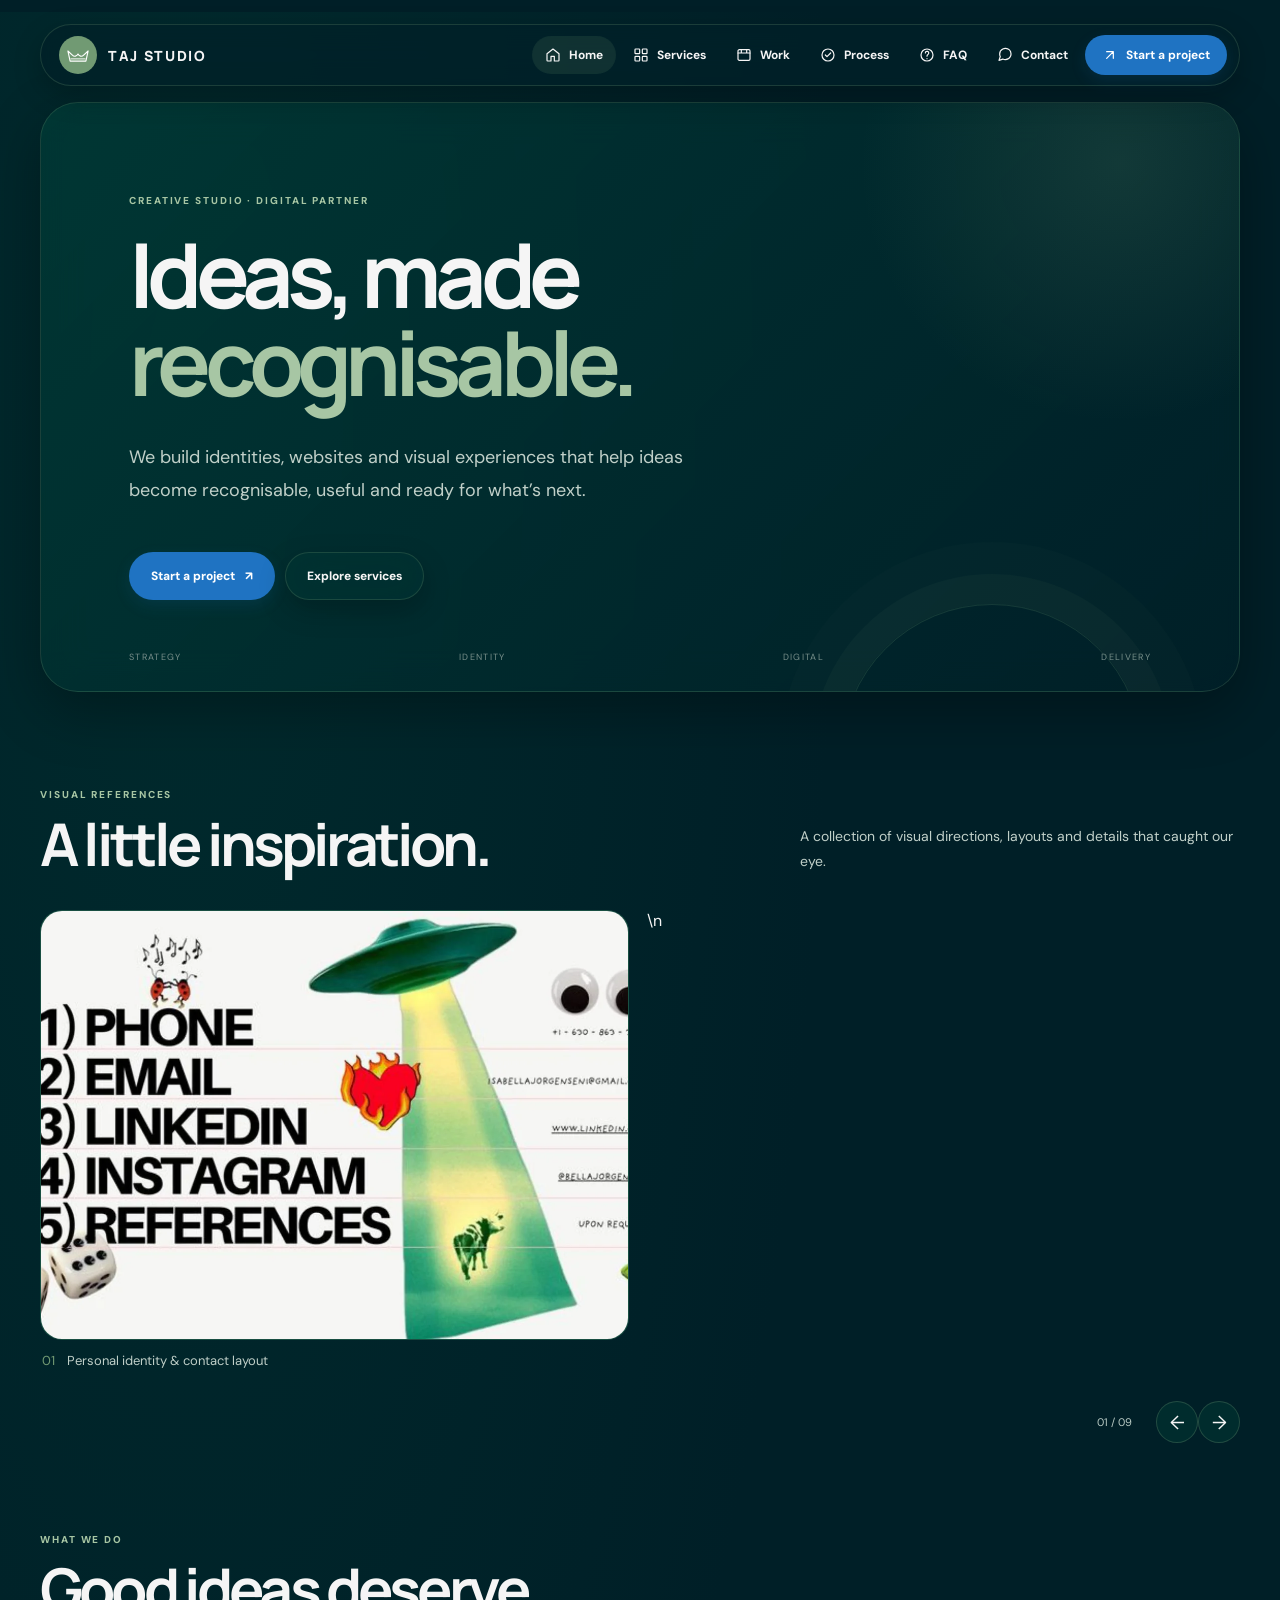
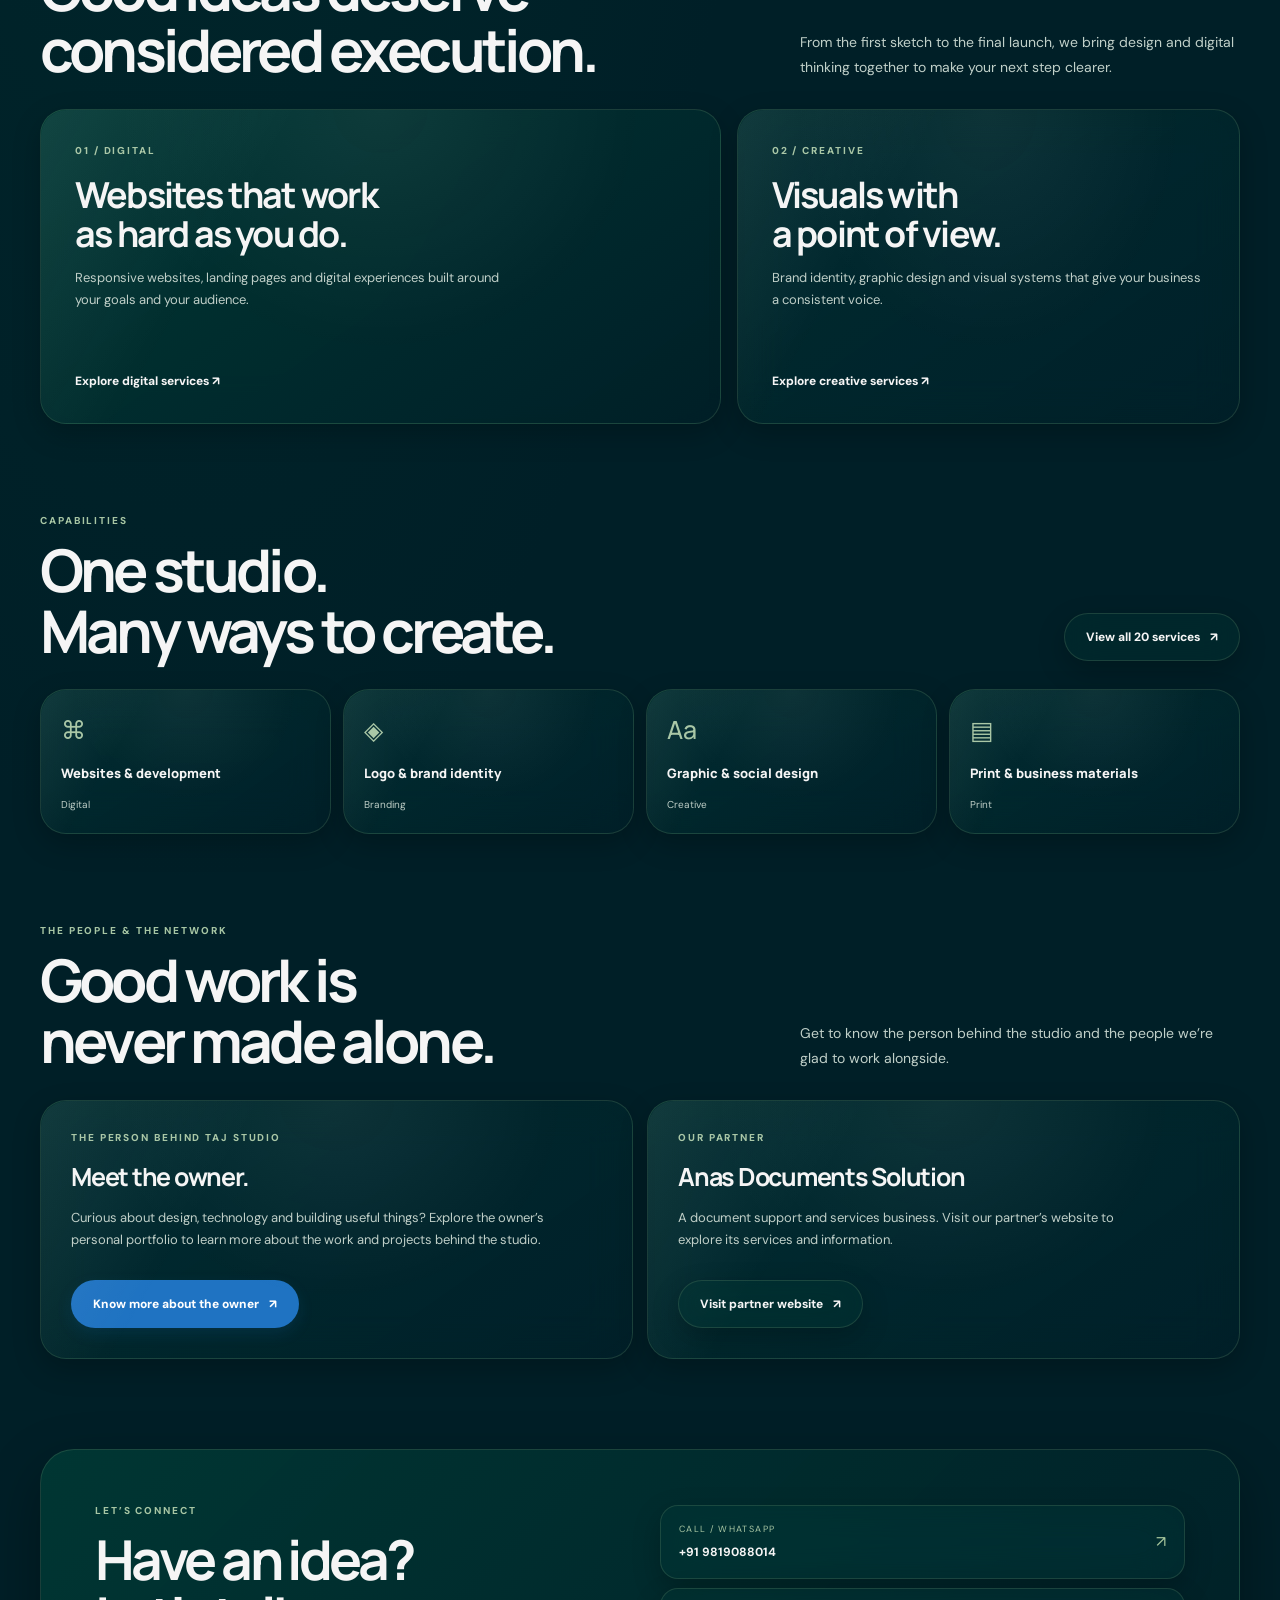
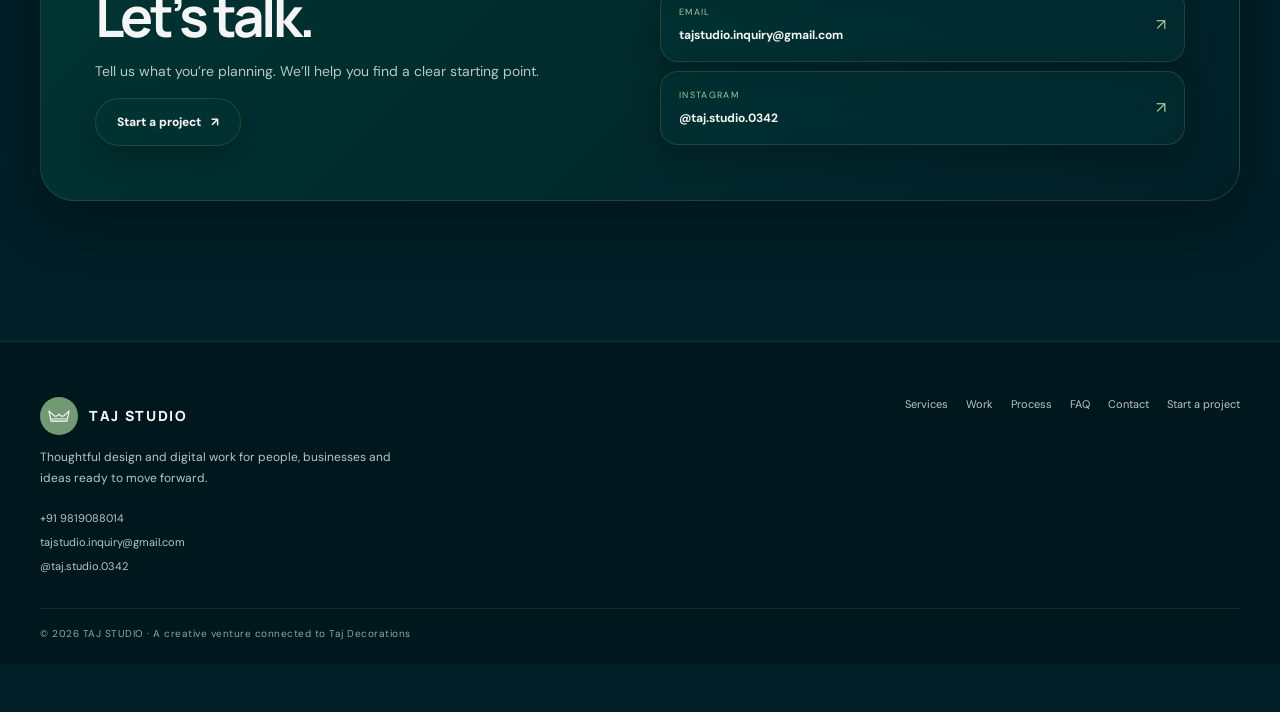
==== commit 8da094d7: "Add files via upload" ====
--- a/index.html
+++ b/index.html
@@ -8,8 +8,8 @@
  <div class="section-head"><div><div class="kicker">VISUAL REFERENCES</div><h2 id="inspiration-title">A little inspiration.</h2></div><p>A collection of visual directions, layouts and details that caught our eye.</p></div>
  <div class="inspiration-carousel" data-carousel>
   <div class="inspiration-track" id="inspirationTrack" tabindex="0" aria-label="Visual reference carousel">
-   <figure class="inspiration-slide"><img src="assets/inspiration/reference-01.webp" alt="Personal identity & contact layout" loading="lazy"><figcaption><span>01</span>Personal identity & contact layout</figcaption></figure>\n   <figure class="inspiration-slide"><img src="assets/inspiration/reference-02.webp" alt="Bold editorial storefront" loading="lazy"><figcaption><span>02</span>Bold editorial storefront</figcaption></figure>\n   <figure class="inspiration-slide"><img src="assets/inspiration/reference-03.webp" alt="Minimal studio portfolio" loading="lazy"><figcaption><span>03</span>Minimal studio portfolio</figcaption></figure>\n   <figure class="inspiration-slide"><img src="assets/inspiration/reference-04.webp" alt="Editorial portfolio layout" loading="lazy"><figcaption><span>04</span>Editorial portfolio layout</figcaption></figure>\n   <figure class="inspiration-slide"><img src="assets/inspiration/reference-05.webp" alt="Brutalist typography" loading="lazy"><figcaption><span>05</span>Brutalist typography</figcaption></figure>\n   <figure class="inspiration-slide"><img src="assets/inspiration/reference-06.webp" alt="Neo-brutalist components" loading="lazy"><figcaption><span>06</span>Neo-brutalist components</figcaption></figure>\n   <figure class="inspiration-slide"><img src="assets/inspiration/reference-07.webp" alt="Soft neumorphic interface" loading="lazy"><figcaption><span>07</span>Soft neumorphic interface</figcaption></figure>\n   <figure class="inspiration-slide"><img src="assets/inspiration/reference-08.webp" alt="Colour-led personal portfolio" loading="lazy"><figcaption><span>08</span>Colour-led personal portfolio</figcaption></figure>\n   <figure class="inspiration-slide"><img src="assets/inspiration/reference-09.webp" alt="Minimal fashion storefront" loading="lazy"><figcaption><span>09</span>Minimal fashion storefront</figcaption></figure>\n   <figure class="inspiration-slide"><img src="assets/inspiration/reference-10.webp" alt="TAJ STUDIO crown identity" loading="lazy"><figcaption><span>10</span>TAJ STUDIO crown identity</figcaption></figure>\n  </div>
-  <div class="inspiration-controls"><button class="inspiration-arrow" type="button" data-carousel-prev aria-label="Previous image">←</button><span class="inspiration-count" data-carousel-count>01 / 10</span><button class="inspiration-arrow" type="button" data-carousel-next aria-label="Next image">→</button></div>
+   <figure class="inspiration-slide"><img src="assets/inspiration/reference-01.webp" alt="Personal identity & contact layout" loading="lazy"><figcaption><span>01</span>Personal identity & contact layout</figcaption></figure>\n   <figure class="inspiration-slide"><img src="assets/inspiration/reference-02.webp" alt="Bold editorial storefront" loading="lazy"><figcaption><span>02</span>Bold editorial storefront</figcaption></figure>\n   <figure class="inspiration-slide"><img src="assets/inspiration/reference-03.webp" alt="Minimal studio portfolio" loading="lazy"><figcaption><span>03</span>Minimal studio portfolio</figcaption></figure>\n   <figure class="inspiration-slide"><img src="assets/inspiration/reference-04.webp" alt="Editorial portfolio layout" loading="lazy"><figcaption><span>04</span>Editorial portfolio layout</figcaption></figure>\n   <figure class="inspiration-slide"><img src="assets/inspiration/reference-05.webp" alt="Brutalist typography" loading="lazy"><figcaption><span>05</span>Brutalist typography</figcaption></figure>\n   <figure class="inspiration-slide"><img src="assets/inspiration/reference-06.webp" alt="Neo-brutalist components" loading="lazy"><figcaption><span>06</span>Neo-brutalist components</figcaption></figure>\n   <figure class="inspiration-slide"><img src="assets/inspiration/reference-07.webp" alt="Soft neumorphic interface" loading="lazy"><figcaption><span>07</span>Soft neumorphic interface</figcaption></figure>\n   <figure class="inspiration-slide"><img src="assets/inspiration/reference-08.webp" alt="Colour-led personal portfolio" loading="lazy"><figcaption><span>08</span>Colour-led personal portfolio</figcaption></figure>\n   <figure class="inspiration-slide"><img src="assets/inspiration/reference-09.webp" alt="Minimal fashion storefront" loading="lazy"><figcaption><span>09</span>Minimal fashion storefront</figcaption></figure>\n\n  </div>
+  <div class="inspiration-controls"><span class="inspiration-count" data-carousel-count>01 / 09</span><div class="inspiration-dots" aria-label="Choose an image"></div><div class="inspiration-nav"><button class="inspiration-arrow" type="button" data-carousel-prev aria-label="Previous image">←</button><button class="inspiration-arrow" type="button" data-carousel-next aria-label="Next image">→</button></div></div>
  </div>
 </section>
 
--- a/assets/style.css
+++ b/assets/style.css
@@ -1,599 +1,31 @@
-@import url('https://fonts.googleapis.com/css2?family=DM+Sans:wght@400;500;600;700;800&family=Manrope:wght@400;500;600;700;800&display=swap');
-:root{--sage:#719A73;--evergreen:#003A35;--ink:#001F27;--marine:#1F73C2;--off:#F5F5F5;--paper:#fff;--bg:var(--off);--text:var(--ink);--muted:#657572;--line:rgba(0,31,39,.12);--glass:rgba(255,255,255,.66);--glass-strong:rgba(255,255,255,.88);--shadow:0 22px 60px rgba(0,31,39,.10),0 3px 12px rgba(0,31,39,.045);--soft:0 10px 30px rgba(0,31,39,.07);--radius:26px;--max:1200px}
-*{box-sizing:border-box}html{scroll-behavior:smooth;scroll-padding-top:110px}body{margin:0;background:var(--bg);color:var(--text);font-family:'DM Sans',sans-serif;-webkit-font-smoothing:antialiased;overflow-x:hidden}img,svg{max-width:100%}a{color:inherit;text-decoration:none}button,input,select,textarea{font:inherit}button,a{-webkit-tap-highlight-color:transparent}button{cursor:pointer}::selection{background:var(--sage);color:#fff}.wrap{width:min(var(--max),calc(100% - 64px));margin-inline:auto}
-.site-header{position:sticky;top:12px;z-index:50;width:min(var(--max),calc(100% - 40px));margin:12px auto 0;padding:10px 12px 10px 18px;display:flex;align-items:center;justify-content:space-between;gap:24px;border:1px solid rgba(255,255,255,.88);border-radius:999px;background:rgba(245,245,245,.82);backdrop-filter:blur(24px) saturate(145%);-webkit-backdrop-filter:blur(24px) saturate(145%);box-shadow:0 8px 30px rgba(0,31,39,.08),inset 0 1px 0 #fff}.brand{display:flex;align-items:center;gap:11px;flex:0 0 auto;font:800 14px Manrope;letter-spacing:.12em;color:var(--ink)}.brand-mark{width:38px;height:38px;border-radius:50%;display:grid;place-items:center;background:var(--evergreen);color:white}.brand-mark img{width:24px;height:19px;filter:brightness(0) invert(1)}.nav{display:flex;align-items:center;justify-content:flex-end;gap:4px;min-width:0}.nav a{display:inline-flex;align-items:center;justify-content:center;gap:8px;white-space:nowrap;padding:11px 13px;border-radius:999px;color:#526561;font-size:12px;font-weight:700;transition:background .2s,color .2s,transform .2s}.nav a:hover,.nav a[aria-current=page]{background:rgba(0,58,53,.10);color:var(--evergreen)}.nav a[aria-current=page]{box-shadow:inset 0 0 0 1px rgba(0,58,53,.08)}.nav .nav-icon{width:16px;height:16px;stroke:currentColor;fill:none;stroke-width:1.8;stroke-linecap:round;stroke-linejoin:round;flex:0 0 auto}.nav .nav-cta{padding:12px 17px;background:var(--evergreen);color:white;box-shadow:inset 0 1px 0 rgba(255,255,255,.2),0 5px 14px rgba(0,58,53,.18)}.nav .nav-cta:hover{background:var(--marine);color:#fff;transform:translateY(-1px)}.menu{display:none;border:1px solid var(--line);border-radius:50%;width:42px;height:42px;background:var(--glass-strong);color:var(--evergreen)}
-main{min-height:60vh}.hero{position:relative;overflow:hidden;margin:28px auto 96px;padding:clamp(54px,7vw,100px) clamp(32px,7vw,88px);min-height:590px;border:1px solid rgba(255,255,255,.92);border-radius:38px;background:linear-gradient(135deg,#fff 0%,rgba(245,245,245,.92) 56%,rgba(113,154,115,.13) 100%);box-shadow:var(--shadow);display:flex;flex-direction:column;justify-content:center;isolation:isolate}.hero:before{content:"";position:absolute;z-index:-1;width:540px;height:540px;right:-150px;top:-210px;border-radius:50%;background:radial-gradient(circle,rgba(113,154,115,.24),rgba(113,154,115,.04) 64%,transparent 72%)}.hero:after{content:"";position:absolute;z-index:-1;width:300px;height:300px;right:8%;bottom:-215px;border-radius:50%;border:1px solid rgba(0,58,53,.12);box-shadow:0 0 0 32px rgba(113,154,115,.08),0 0 0 66px rgba(113,154,115,.055)}.eyebrow,.kicker{font-size:10px;letter-spacing:.19em;text-transform:uppercase;font-weight:800;color:var(--sage)}.hero h1,.page-head h1{max-width:900px;margin:23px 0 18px;font:700 clamp(54px,7vw,104px)/.98 Manrope;letter-spacing:-.075em;color:var(--ink)}.hero h1 span{color:var(--evergreen)}.hero p,.page-head p{max-width:610px;color:#5d706c;font-size:clamp(15px,1.5vw,18px);line-height:1.8}.actions{display:flex;gap:10px;flex-wrap:wrap;margin-top:28px}.btn{display:inline-flex;align-items:center;justify-content:center;gap:10px;padding:15px 21px;border-radius:999px;border:1px solid transparent;font-size:12px;font-weight:800;transition:transform .2s,box-shadow .2s,background .2s}.btn:hover{transform:translateY(-2px)}.btn:active{transform:scale(.98)}.btn-dark{background:var(--evergreen);color:white;box-shadow:inset 0 1px 0 rgba(255,255,255,.2),0 8px 20px rgba(0,58,53,.16)}.btn-dark:hover{background:var(--marine)}.btn-glass{background:rgba(255,255,255,.68);border-color:rgba(255,255,255,.96);color:var(--evergreen);box-shadow:var(--soft);backdrop-filter:blur(14px)}.btn-glass:hover{background:#fff;border-color:var(--sage)}.hero-meta{position:absolute;left:clamp(32px,7vw,88px);right:clamp(32px,7vw,88px);bottom:28px;display:flex;justify-content:space-between;gap:12px;color:#78908b;font-size:9px;letter-spacing:.15em;text-transform:uppercase}
-.section{padding:0 0 90px}.section-head{display:flex;justify-content:space-between;align-items:end;gap:30px;margin-bottom:28px}.section-head h2,.page-head h1{margin:12px 0 0;font:700 clamp(34px,4.6vw,60px)/1.04 Manrope;letter-spacing:-.065em;color:var(--ink)}.section-head p{max-width:440px;color:var(--muted);font-size:14px;line-height:1.8;margin:0}.glass-card{min-width:0;border:1px solid rgba(255,255,255,.94);background:rgba(255,255,255,.66);backdrop-filter:blur(18px);-webkit-backdrop-filter:blur(18px);border-radius:var(--radius);box-shadow:var(--soft),inset 0 1px 0 rgba(255,255,255,.95)}.bento{display:grid;grid-template-columns:minmax(0,1.15fr) minmax(0,.85fr);gap:16px}.feature{min-height:315px;padding:34px;display:flex;flex-direction:column;justify-content:space-between;min-width:0}.feature-dark{background:var(--evergreen);color:white;border-color:rgba(0,58,53,.9)}.feature h3{font:700 clamp(26px,2.8vw,38px)/1.1 Manrope;letter-spacing:-.05em;margin:18px 0 10px}.feature p{max-width:440px;color:rgba(255,255,255,.76);font-size:13px;line-height:1.75}.feature .kicker{color:#b4d0b5}.feature .feature-link{font-size:12px;font-weight:800;margin-top:20px;color:inherit}.feature-light{background:rgba(255,255,255,.72)}.service-preview{display:grid;grid-template-columns:repeat(4,minmax(0,1fr));gap:12px}.mini-service{padding:22px 20px;min-height:145px;display:flex;flex-direction:column;justify-content:space-between;transition:.2s}.mini-service:hover{transform:translateY(-4px);box-shadow:var(--shadow)}.mini-service .symbol{font:500 25px Manrope;color:var(--sage)}.mini-service b{font:800 13px Manrope}.mini-service small{font-size:10px;color:var(--muted)}.people{display:grid;grid-template-columns:repeat(2,minmax(0,1fr));gap:14px}.person{padding:30px;min-height:245px}.person h3{font:700 25px Manrope;letter-spacing:-.05em;margin:15px 0 8px}.person p{max-width:480px;color:var(--muted);font-size:13px;line-height:1.75}.person .btn{margin-top:15px}.contact-band{padding:clamp(28px,5vw,54px);display:grid;grid-template-columns:minmax(0,1fr) minmax(0,1fr);gap:40px;align-items:center;background:var(--ink);color:#fff;border-radius:34px;box-shadow:var(--shadow)}.contact-band h2{font:700 clamp(34px,4.5vw,55px)/1.04 Manrope;letter-spacing:-.065em;margin:14px 0}.contact-band p{color:rgba(255,255,255,.72);line-height:1.75;font-size:14px}.contact-list{display:grid;gap:9px;min-width:0}.contact-list a{display:flex;justify-content:space-between;align-items:center;gap:15px;padding:17px 18px;border:1px solid rgba(255,255,255,.15);border-radius:18px;background:rgba(255,255,255,.055);transition:.2s;min-width:0}.contact-list a:hover{background:rgba(113,154,115,.18);border-color:rgba(113,154,115,.45)}.contact-list small{display:block;color:#a8c0ba;font-size:9px;letter-spacing:.15em;margin-bottom:5px}.contact-list b{font-size:12px;font-weight:700;overflow-wrap:anywhere}.contact-list .arrow{color:#a8c99e}
-.page-head{padding:82px 0 42px}.page-head h1{font-size:clamp(46px,6.4vw,82px);max-width:900px}.page-head p{max-width:650px}.grid-3{display:grid;grid-template-columns:repeat(3,minmax(0,1fr));gap:14px}.service-card{padding:25px;min-height:220px;transition:.22s;min-width:0}.service-card:hover{transform:translateY(-4px);box-shadow:var(--shadow)}.service-card .num{font-size:10px;color:var(--sage);letter-spacing:.12em;font-weight:800}.service-card h3{font:700 19px Manrope;letter-spacing:-.04em;margin:23px 0 8px}.service-card p{font-size:12px;color:var(--muted);line-height:1.7;min-height:40px}.service-card a{display:inline-flex;align-items:center;gap:7px;margin-top:12px;font-size:11px;font-weight:800;color:var(--evergreen)}.toolbar{display:flex;align-items:center;gap:12px;margin:0 0 16px;min-width:0}.searchbox{flex:1;display:flex;align-items:center;gap:10px;padding:0 17px;min-height:50px;min-width:0}.searchbox input{width:100%;min-width:0;border:0;outline:0;background:transparent;color:var(--ink);font-size:13px}.toolbar select{min-height:50px;min-width:170px;padding:0 15px;border:1px solid rgba(255,255,255,.9);border-radius:999px;background:rgba(255,255,255,.78);color:var(--ink);font-size:12px;outline:0}.filters{display:flex;flex-wrap:wrap;gap:7px;margin:15px 0 20px}.filter{padding:9px 14px;border:1px solid rgba(255,255,255,.95);border-radius:999px;background:rgba(255,255,255,.62);color:#60736e;font-size:11px;font-weight:700}.filter.active{background:var(--evergreen);color:white;border-color:var(--evergreen)}.result-line{display:flex;justify-content:space-between;gap:14px;color:#71847f;font-size:10px;letter-spacing:.1em;text-transform:uppercase;margin:14px 2px}.project-grid{display:grid;grid-template-columns:repeat(2,minmax(0,1fr));gap:16px}.project{padding:12px;overflow:hidden;min-width:0}.project-art{height:260px;border-radius:21px;background:#e5ece8;display:grid;place-items:center;overflow:hidden;position:relative}.project-art:before{content:"";position:absolute;inset:18px;border:1px solid rgba(0,58,53,.13);border-radius:15px}.project-art.dark{background:var(--evergreen);color:white}.project-art.mid{background:#dce7df}.project-art.light{background:#fff}.mock-window{width:72%;height:68%;border-radius:13px;background:rgba(255,255,255,.88);box-shadow:0 18px 35px rgba(0,31,39,.13);padding:15px;color:var(--ink);position:relative}.mock-top{height:7px;width:40%;background:#b9d0c2;border-radius:99px;margin-bottom:18px}.mock-lines{height:7px;background:#d9e4dd;border-radius:99px;margin:9px 0;width:85%}.mock-lines.short{width:55%}.mock-pill{width:70px;height:22px;border-radius:99px;background:var(--evergreen);margin-top:18px}.project-copy{padding:18px 12px 13px}.project-copy small{font-size:9px;letter-spacing:.13em;color:var(--sage);font-weight:800}.project-copy h3{font:700 22px Manrope;letter-spacing:-.05em;margin:9px 0}.project-copy p{font-size:12px;color:var(--muted);line-height:1.7;margin:0}.steps{display:grid;grid-template-columns:repeat(4,minmax(0,1fr));gap:12px}.step{padding:25px;min-height:210px;min-width:0}.step .num{font:800 11px Manrope;color:var(--sage)}.step h3{font:700 19px Manrope;margin:28px 0 9px}.step p{font-size:12px;line-height:1.75;color:var(--muted)}.faq-list{display:grid;gap:10px}.faq-item{padding:20px 23px}.faq-item summary{cursor:pointer;list-style:none;font:700 14px Manrope;display:flex;justify-content:space-between;gap:20px}.faq-item summary::-webkit-details-marker{display:none}.faq-item summary:after{content:"+";font-size:20px;font-weight:400;color:var(--sage)}.faq-item[open] summary:after{content:"−"}.faq-item p{font-size:13px;line-height:1.75;color:var(--muted);max-width:780px}.contact-grid{display:grid;grid-template-columns:repeat(2,minmax(0,1fr));gap:15px}.contact-card{padding:30px;min-width:0}.contact-card h3{font:700 24px Manrope;letter-spacing:-.04em}.contact-card p{color:var(--muted);font-size:13px;line-height:1.75;overflow-wrap:anywhere}.form-layout{display:grid;grid-template-columns:minmax(0,1.15fr) minmax(300px,.85fr);gap:16px;align-items:start}.form-card{padding:clamp(22px,4vw,36px);min-width:0}.form-grid{display:grid;grid-template-columns:repeat(2,minmax(0,1fr));gap:0 14px}.field{display:block;margin:0 0 17px;font-size:11px;font-weight:800;color:#52645f;min-width:0}.field.full{grid-column:1/-1}.field input,.field select,.field textarea{display:block;width:100%;min-width:0;margin-top:8px;padding:15px 16px;border:1px solid rgba(0,31,39,.10);border-radius:15px;background:rgba(245,245,245,.92);outline:0;color:var(--ink);font-size:13px;box-shadow:inset 0 1px 3px rgba(0,31,39,.035);transition:border .2s,background .2s}.field input:focus,.field select:focus,.field textarea:focus{border-color:var(--sage);background:#fff}.field textarea{resize:vertical;min-height:130px}.form-note{font-size:11px;color:var(--muted);line-height:1.7}.aside-card{padding:30px;position:sticky;top:105px;min-width:0}.aside-card h3{font:700 25px Manrope;letter-spacing:-.05em}.aside-card p,.aside-card li{font-size:13px;line-height:1.75;color:var(--muted)}.aside-card ul{padding-left:18px}
-footer{margin-top:50px;padding:55px 0 24px;background:var(--ink);color:white}.footer-main{display:flex;justify-content:space-between;gap:35px;align-items:flex-start}.footer-brand{max-width:460px}.footer-brand .brand{color:white}.footer-brand p{max-width:370px;color:#b5c7c2;font-size:12px;line-height:1.75}.footer-links{display:flex;gap:13px 18px;flex-wrap:wrap;align-content:start;max-width:460px}.footer-links a{font-size:11px;color:#c5d2ce}.footer-links a:hover{color:#a8c99e}.footer-contact{display:grid;gap:10px;margin-top:22px}.footer-contact a{font-size:11px;color:#c5d2ce;overflow-wrap:anywhere}.copyright{border-top:1px solid rgba(255,255,255,.14);margin-top:35px;padding-top:18px;color:#91a7a1;font-size:10px;letter-spacing:.05em}.reveal{opacity:0;transform:translateY(14px);transition:opacity .55s ease,transform .55s ease}.reveal.visible{opacity:1;transform:none}.empty{display:none;padding:30px;text-align:center;color:var(--muted);font-size:13px}[hidden]{display:none!important}
-@media(min-width:1400px){:root{--max:1240px}.hero{min-height:630px}.service-card{min-height:230px}}
-@media(max-width:1050px){.wrap{width:calc(100% - 48px)}.site-header{width:calc(100% - 32px);gap:12px}.nav{gap:1px}.nav a{padding:10px 9px;font-size:11px}.nav a .nav-label{display:none}.nav .nav-cta .nav-label{display:inline}.nav .nav-cta{padding:12px 15px}.steps{grid-template-columns:repeat(2,minmax(0,1fr))}.service-preview{grid-template-columns:repeat(2,minmax(0,1fr))}}
-@media(max-width:760px){.wrap{width:calc(100% - 32px)}.site-header{width:calc(100% - 20px);top:8px;margin-top:8px;padding:8px 9px 8px 14px}.brand{font-size:12px}.brand-mark{width:34px;height:34px}.menu{display:grid;place-items:center}.nav{display:none;position:absolute;top:57px;left:0;right:0;padding:12px;border-radius:22px;border:1px solid rgba(255,255,255,.9);background:rgba(245,245,245,.96);backdrop-filter:blur(24px);box-shadow:var(--shadow);flex-direction:column;align-items:stretch}.nav.open{display:flex}.nav a,.nav a .nav-label{display:flex}.nav a{justify-content:flex-start;padding:13px 15px;font-size:12px}.nav .nav-cta{justify-content:center}.hero{margin:18px auto 72px;padding:48px 25px 82px;min-height:510px;border-radius:28px}.hero h1{font-size:clamp(48px,13vw,76px)}.hero-meta{left:25px;right:25px;bottom:23px;flex-wrap:wrap;justify-content:flex-start;gap:8px 17px}.section{padding-bottom:68px}.section-head{display:block}.section-head p{margin-top:15px}.bento,.people,.contact-band,.contact-grid,.form-layout,.project-grid{grid-template-columns:1fr}.feature{min-height:255px;padding:26px}.grid-3{grid-template-columns:repeat(2,minmax(0,1fr))}.page-head{padding:60px 0 30px}.page-head h1{font-size:clamp(42px,11vw,64px)}.toolbar{align-items:stretch;flex-direction:column}.toolbar select{width:100%}.result-line{font-size:9px;flex-wrap:wrap}.project-art{height:220px}.contact-band{padding:28px;border-radius:27px}.footer-main{display:block}.footer-links{margin-top:24px}.form-grid{grid-template-columns:1fr}.field.full{grid-column:auto}.aside-card{position:static;padding:25px}}
-@media(max-width:480px){.grid-3,.steps{grid-template-columns:1fr}.service-preview{grid-template-columns:1fr 1fr}.hero{min-height:490px}.hero h1{font-size:clamp(44px,12vw,60px)}.section-head h2{font-size:36px}.project-art{height:190px}.contact-list b{font-size:11px}}
-@media(prefers-reduced-motion:reduce){*,*:before,*:after{scroll-behavior:auto!important;transition:none!important}.reveal{opacity:1;transform:none}}
+@import url('https://fonts.googleapis.com/css2?family=DM+Sans:wght@400;500;600;700;800&family=Manrope:wght@400;500;600;700;800&display=swap');:root{--sage:#719A73;--evergreen:#003A35;--ink:#001F27;--marine:#1F73C2;--off:#F5F5F5;--paper:#fff;--bg:var(--off);--text:var(--ink);--muted:#657572;--line:rgba(0,31,39,.12);--glass:rgba(255,255,255,.66);--glass-strong:rgba(255,255,255,.88);--shadow:0 22px 60px rgba(0,31,39,.10),0 3px 12px rgba(0,31,39,.045);--soft:0 10px 30px rgba(0,31,39,.07);--radius:26px;--max:1200px}*{box-sizing:border-box}html{scroll-behavior:smooth;scroll-padding-top:110px}body{margin:0;background:var(--bg);color:var(--text);font-family:'DM Sans',sans-serif;-webkit-font-smoothing:antialiased;overflow-x:hidden}img,svg{max-width:100%}a{color:inherit;text-decoration:none}button,input,select,textarea{font:inherit}button,a{-webkit-tap-highlight-color:transparent}button{cursor:pointer}::selection{background:var(--sage);color:#fff}.wrap{width:min(var(--max),calc(100% - 64px));margin-inline:auto}.site-header{position:sticky;top:12px;z-index:50;width:min(var(--max),calc(100% - 40px));margin:12px auto 0;padding:10px 12px 10px 18px;display:flex;align-items:center;justify-content:space-between;gap:24px;border:1px solid rgba(255,255,255,.88);border-radius:999px;background:rgba(245,245,245,.82);backdrop-filter:blur(24px) saturate(145%);-webkit-backdrop-filter:blur(24px) saturate(145%);box-shadow:0 8px 30px rgba(0,31,39,.08),inset 0 1px 0 #fff}.brand{display:flex;align-items:center;gap:11px;flex:0 0 auto;font:800 14px Manrope;letter-spacing:.12em;color:var(--ink)}.brand-mark{width:38px;height:38px;border-radius:50%;display:grid;place-items:center;background:var(--evergreen);color:white}.brand-mark img{width:24px;height:19px;filter:brightness(0) invert(1)}.nav{display:flex;align-items:center;justify-content:flex-end;gap:4px;min-width:0}.nav a{display:inline-flex;align-items:center;justify-content:center;gap:8px;white-space:nowrap;padding:11px 13px;border-radius:999px;color:#526561;font-size:12px;font-weight:700;transition:background .2s,color .2s,transform .2s}.nav a:hover,.nav a[aria-current=page]{background:rgba(0,58,53,.10);color:var(--evergreen)}.nav a[aria-current=page]{box-shadow:inset 0 0 0 1px rgba(0,58,53,.08)}.nav .nav-icon{width:16px;height:16px;stroke:currentColor;fill:none;stroke-width:1.8;stroke-linecap:round;stroke-linejoin:round;flex:0 0 auto}.nav .nav-cta{padding:12px 17px;background:var(--evergreen);color:white;box-shadow:inset 0 1px 0 rgba(255,255,255,.2),0 5px 14px rgba(0,58,53,.18)}.nav .nav-cta:hover{background:var(--marine);color:#fff;transform:translateY(-1px)}.menu{display:none;border:1px solid var(--line);border-radius:50%;width:42px;height:42px;background:var(--glass-strong);color:var(--evergreen)}main{min-height:60vh}.hero{position:relative;overflow:hidden;margin:28px auto 96px;padding:clamp(54px,7vw,100px) clamp(32px,7vw,88px);min-height:590px;border:1px solid rgba(255,255,255,.92);border-radius:38px;background:linear-gradient(135deg,#fff 0%,rgba(245,245,245,.92) 56%,rgba(113,154,115,.13) 100%);box-shadow:var(--shadow);display:flex;flex-direction:column;justify-content:center;isolation:isolate}.hero:before{content:"";position:absolute;z-index:-1;width:540px;height:540px;right:-150px;top:-210px;border-radius:50%;background:radial-gradient(circle,rgba(113,154,115,.24),rgba(113,154,115,.04) 64%,transparent 72%)}.hero:after{content:"";position:absolute;z-index:-1;width:300px;height:300px;right:8%;bottom:-215px;border-radius:50%;border:1px solid rgba(0,58,53,.12);box-shadow:0 0 0 32px rgba(113,154,115,.08),0 0 0 66px rgba(113,154,115,.055)}.eyebrow,.kicker{font-size:10px;letter-spacing:.19em;text-transform:uppercase;font-weight:800;color:var(--sage)}.hero h1,.page-head h1{max-width:900px;margin:23px 0 18px;font:700 clamp(54px,7vw,104px)/.98 Manrope;letter-spacing:-.075em;color:var(--ink)}.hero h1 span{color:var(--evergreen)}.hero p,.page-head p{max-width:610px;color:#5d706c;font-size:clamp(15px,1.5vw,18px);line-height:1.8}.actions{display:flex;gap:10px;flex-wrap:wrap;margin-top:28px}.btn{display:inline-flex;align-items:center;justify-content:center;gap:10px;padding:15px 21px;border-radius:999px;border:1px solid transparent;font-size:12px;font-weight:800;transition:transform .2s,box-shadow .2s,background .2s}.btn:hover{transform:translateY(-2px)}.btn:active{transform:scale(.98)}.btn-dark{background:var(--evergreen);color:white;box-shadow:inset 0 1px 0 rgba(255,255,255,.2),0 8px 20px rgba(0,58,53,.16)}.btn-dark:hover{background:var(--marine)}.btn-glass{background:rgba(255,255,255,.68);border-color:rgba(255,255,255,.96);color:var(--evergreen);box-shadow:var(--soft);backdrop-filter:blur(14px)}.btn-glass:hover{background:#fff;border-color:var(--sage)}.hero-meta{position:absolute;left:clamp(32px,7vw,88px);right:clamp(32px,7vw,88px);bottom:28px;display:flex;justify-content:space-between;gap:12px;color:#78908b;font-size:9px;letter-spacing:.15em;text-transform:uppercase}.section{padding:0 0 90px}.section-head{display:flex;justify-content:space-between;align-items:end;gap:30px;margin-bottom:28px}.section-head h2,.page-head h1{margin:12px 0 0;font:700 clamp(34px,4.6vw,60px)/1.04 Manrope;letter-spacing:-.065em;color:var(--ink)}.section-head p{max-width:440px;color:var(--muted);font-size:14px;line-height:1.8;margin:0}.glass-card{min-width:0;border:1px solid rgba(255,255,255,.94);background:rgba(255,255,255,.66);backdrop-filter:blur(18px);-webkit-backdrop-filter:blur(18px);border-radius:var(--radius);box-shadow:var(--soft),inset 0 1px 0 rgba(255,255,255,.95)}.bento{display:grid;grid-template-columns:minmax(0,1.15fr) minmax(0,.85fr);gap:16px}.feature{min-height:315px;padding:34px;display:flex;flex-direction:column;justify-content:space-between;min-width:0}.feature-dark{background:var(--evergreen);color:white;border-color:rgba(0,58,53,.9)}.feature h3{font:700 clamp(26px,2.8vw,38px)/1.1 Manrope;letter-spacing:-.05em;margin:18px 0 10px}.feature p{max-width:440px;color:rgba(255,255,255,.76);font-size:13px;line-height:1.75}.feature .kicker{color:#b4d0b5}.feature .feature-link{font-size:12px;font-weight:800;margin-top:20px;color:inherit}.feature-light{background:rgba(255,255,255,.72)}.service-preview{display:grid;grid-template-columns:repeat(4,minmax(0,1fr));gap:12px}.mini-service{padding:22px 20px;min-height:145px;display:flex;flex-direction:column;justify-content:space-between;transition:.2s}.mini-service:hover{transform:translateY(-4px);box-shadow:var(--shadow)}.mini-service .symbol{font:500 25px Manrope;color:var(--sage)}.mini-service b{font:800 13px Manrope}.mini-service small{font-size:10px;color:var(--muted)}.people{display:grid;grid-template-columns:repeat(2,minmax(0,1fr));gap:14px}.person{padding:30px;min-height:245px}.person h3{font:700 25px Manrope;letter-spacing:-.05em;margin:15px 0 8px}.person p{max-width:480px;color:var(--muted);font-size:13px;line-height:1.75}.person .btn{margin-top:15px}.contact-band{padding:clamp(28px,5vw,54px);display:grid;grid-template-columns:minmax(0,1fr) minmax(0,1fr);gap:40px;align-items:center;background:var(--ink);color:#fff;border-radius:34px;box-shadow:var(--shadow)}.contact-band h2{font:700 clamp(34px,4.5vw,55px)/1.04 Manrope;letter-spacing:-.065em;margin:14px 0}.contact-band p{color:rgba(255,255,255,.72);line-height:1.75;font-size:14px}.contact-list{display:grid;gap:9px;min-width:0}.contact-list a{display:flex;justify-content:space-between;align-items:center;gap:15px;padding:17px 18px;border:1px solid rgba(255,255,255,.15);border-radius:18px;background:rgba(255,255,255,.055);transition:.2s;min-width:0}.contact-list a:hover{background:rgba(113,154,115,.18);border-color:rgba(113,154,115,.45)}.contact-list small{display:block;color:#a8c0ba;font-size:9px;letter-spacing:.15em;margin-bottom:5px}.contact-list b{font-size:12px;font-weight:700;overflow-wrap:anywhere}.contact-list .arrow{color:#a8c99e}.page-head{padding:82px 0 42px}.page-head h1{font-size:clamp(46px,6.4vw,82px);max-width:900px}.page-head p{max-width:650px}.grid-3{display:grid;grid-template-columns:repeat(3,minmax(0,1fr));gap:14px}.service-card{padding:25px;min-height:220px;transition:.22s;min-width:0}.service-card:hover{transform:translateY(-4px);box-shadow:var(--shadow)}.service-card .num{font-size:10px;color:var(--sage);letter-spacing:.12em;font-weight:800}.service-card h3{font:700 19px Manrope;letter-spacing:-.04em;margin:23px 0 8px}.service-card p{font-size:12px;color:var(--muted);line-height:1.7;min-height:40px}.service-card a{display:inline-flex;align-items:center;gap:7px;margin-top:12px;font-size:11px;font-weight:800;color:var(--evergreen)}.toolbar{display:flex;align-items:center;gap:12px;margin:0 0 16px;min-width:0}.searchbox{flex:1;display:flex;align-items:center;gap:10px;padding:0 17px;min-height:50px;min-width:0}.searchbox input{width:100%;min-width:0;border:0;outline:0;background:transparent;color:var(--ink);font-size:13px}.toolbar select{min-height:50px;min-width:170px;padding:0 15px;border:1px solid rgba(255,255,255,.9);border-radius:999px;background:rgba(255,255,255,.78);color:var(--ink);font-size:12px;outline:0}.filters{display:flex;flex-wrap:wrap;gap:7px;margin:15px 0 20px}.filter{padding:9px 14px;border:1px solid rgba(255,255,255,.95);border-radius:999px;background:rgba(255,255,255,.62);color:#60736e;font-size:11px;font-weight:700}.filter.active{background:var(--evergreen);color:white;border-color:var(--evergreen)}.result-line{display:flex;justify-content:space-between;gap:14px;color:#71847f;font-size:10px;letter-spacing:.1em;text-transform:uppercase;margin:14px 2px}.project-grid{display:grid;grid-template-columns:repeat(2,minmax(0,1fr));gap:16px}.project{padding:12px;overflow:hidden;min-width:0}.project-art{height:260px;border-radius:21px;background:#e5ece8;display:grid;place-items:center;overflow:hidden;position:relative}.project-art:before{content:"";position:absolute;inset:18px;border:1px solid rgba(0,58,53,.13);border-radius:15px}.project-art.dark{background:var(--evergreen);color:white}.project-art.mid{background:#dce7df}.project-art.light{background:#fff}.mock-window{width:72%;height:68%;border-radius:13px;background:rgba(255,255,255,.88);box-shadow:0 18px 35px rgba(0,31,39,.13);padding:15px;color:var(--ink);position:relative}.mock-top{height:7px;width:40%;background:#b9d0c2;border-radius:99px;margin-bottom:18px}.mock-lines{height:7px;background:#d9e4dd;border-radius:99px;margin:9px 0;width:85%}.mock-lines.short{width:55%}.mock-pill{width:70px;height:22px;border-radius:99px;background:var(--evergreen);margin-top:18px}.project-copy{padding:18px 12px 13px}.project-copy small{font-size:9px;letter-spacing:.13em;color:var(--sage);font-weight:800}.project-copy h3{font:700 22px Manrope;letter-spacing:-.05em;margin:9px 0}.project-copy p{font-size:12px;color:var(--muted);line-height:1.7;margin:0}.steps{display:grid;grid-template-columns:repeat(4,minmax(0,1fr));gap:12px}.step{padding:25px;min-height:210px;min-width:0}.step .num{font:800 11px Manrope;color:var(--sage)}.step h3{font:700 19px Manrope;margin:28px 0 9px}.step p{font-size:12px;line-height:1.75;color:var(--muted)}.faq-list{display:grid;gap:10px}.faq-item{padding:20px 23px}.faq-item summary{cursor:pointer;list-style:none;font:700 14px Manrope;display:flex;justify-content:space-between;gap:20px}.faq-item summary::-webkit-details-marker{display:none}.faq-item summary:after{content:"+";font-size:20px;font-weight:400;color:var(--sage)}.faq-item[open] summary:after{content:"−"}.faq-item p{font-size:13px;line-height:1.75;color:var(--muted);max-width:780px}.contact-grid{display:grid;grid-template-columns:repeat(2,minmax(0,1fr));gap:15px}.contact-card{padding:30px;min-width:0}.contact-card h3{font:700 24px Manrope;letter-spacing:-.04em}.contact-card p{color:var(--muted);font-size:13px;line-height:1.75;overflow-wrap:anywhere}.form-layout{display:grid;grid-template-columns:minmax(0,1.15fr) minmax(300px,.85fr);gap:16px;align-items:start}.form-card{padding:clamp(22px,4vw,36px);min-width:0}.form-grid{display:grid;grid-template-columns:repeat(2,minmax(0,1fr));gap:0 14px}.field{display:block;margin:0 0 17px;font-size:11px;font-weight:800;color:#52645f;min-width:0}.field.full{grid-column:1/-1}.field input,.field select,.field textarea{display:block;width:100%;min-width:0;margin-top:8px;padding:15px 16px;border:1px solid rgba(0,31,39,.10);border-radius:15px;background:rgba(245,245,245,.92);outline:0;color:var(--ink);font-size:13px;box-shadow:inset 0 1px 3px rgba(0,31,39,.035);transition:border .2s,background .2s}.field input:focus,.field select:focus,.field textarea:focus{border-color:var(--sage);background:#fff}.field textarea{resize:vertical;min-height:130px}.form-note{font-size:11px;color:var(--muted);line-height:1.7}.aside-card{padding:30px;position:sticky;top:105px;min-width:0}.aside-card h3{font:700 25px Manrope;letter-spacing:-.05em}.aside-card p,.aside-card li{font-size:13px;line-height:1.75;color:var(--muted)}.aside-card ul{padding-left:18px}footer{margin-top:50px;padding:55px 0 24px;background:var(--ink);color:white}.footer-main{display:flex;justify-content:space-between;gap:35px;align-items:flex-start}.footer-brand{max-width:460px}.footer-brand .brand{color:white}.footer-brand p{max-width:370px;color:#b5c7c2;font-size:12px;line-height:1.75}.footer-links{display:flex;gap:13px 18px;flex-wrap:wrap;align-content:start;max-width:460px}.footer-links a{font-size:11px;color:#c5d2ce}.footer-links a:hover{color:#a8c99e}.footer-contact{display:grid;gap:10px;margin-top:22px}.footer-contact a{font-size:11px;color:#c5d2ce;overflow-wrap:anywhere}.copyright{border-top:1px solid rgba(255,255,255,.14);margin-top:35px;padding-top:18px;color:#91a7a1;font-size:10px;letter-spacing:.05em}.reveal{opacity:0;transform:translateY(14px);transition:opacity .55s ease,transform .55s ease}.reveal.visible{opacity:1;transform:none}.empty{display:none;padding:30px;text-align:center;color:var(--muted);font-size:13px}[hidden]{display:none!important}@media(min-width:1400px){:root{--max:1240px}.hero{min-height:630px}.service-card{min-height:230px}}@media(max-width:1050px){.wrap{width:calc(100% - 48px)}.site-header{width:calc(100% - 32px);gap:12px}.nav{gap:1px}.nav a{padding:10px 9px;font-size:11px}.nav a .nav-label{display:none}.nav .nav-cta .nav-label{display:inline}.nav .nav-cta{padding:12px 15px}.steps{grid-template-columns:repeat(2,minmax(0,1fr))}.service-preview{grid-template-columns:repeat(2,minmax(0,1fr))}}@media(max-width:760px){.wrap{width:calc(100% - 32px)}.site-header{width:calc(100% - 20px);top:8px;margin-top:8px;padding:8px 9px 8px 14px}.brand{font-size:12px}.brand-mark{width:34px;height:34px}.menu{display:grid;place-items:center}.nav{display:none;position:absolute;top:57px;left:0;right:0;padding:12px;border-radius:22px;border:1px solid rgba(255,255,255,.9);background:rgba(245,245,245,.96);backdrop-filter:blur(24px);box-shadow:var(--shadow);flex-direction:column;align-items:stretch}.nav.open{display:flex}.nav a,.nav a .nav-label{display:flex}.nav a{justify-content:flex-start;padding:13px 15px;font-size:12px}.nav .nav-cta{justify-content:center}.hero{margin:18px auto 72px;padding:48px 25px 82px;min-height:510px;border-radius:28px}.hero h1{font-size:clamp(48px,13vw,76px)}.hero-meta{left:25px;right:25px;bottom:23px;flex-wrap:wrap;justify-content:flex-start;gap:8px 17px}.section{padding-bottom:68px}.section-head{display:block}.section-head p{margin-top:15px}.bento,.people,.contact-band,.contact-grid,.form-layout,.project-grid{grid-template-columns:1fr}.feature{min-height:255px;padding:26px}.grid-3{grid-template-columns:repeat(2,minmax(0,1fr))}.page-head{padding:60px 0 30px}.page-head h1{font-size:clamp(42px,11vw,64px)}.toolbar{align-items:stretch;flex-direction:column}.toolbar select{width:100%}.result-line{font-size:9px;flex-wrap:wrap}.project-art{height:220px}.contact-band{padding:28px;border-radius:27px}.footer-main{display:block}.footer-links{margin-top:24px}.form-grid{grid-template-columns:1fr}.field.full{grid-column:auto}.aside-card{position:static;padding:25px}}@media(max-width:480px){.grid-3,.steps{grid-template-columns:1fr}.service-preview{grid-template-columns:1fr 1fr}.hero{min-height:490px}.hero h1{font-size:clamp(44px,12vw,60px)}.section-head h2{font-size:36px}.project-art{height:190px}.contact-list b{font-size:11px}}@media(prefers-reduced-motion:reduce){*,*:before,*:after{scroll-behavior:auto!important;transition:none!important}.reveal{opacity:1;transform:none}}:root{--ink:#001F27;--evergreen:#003A35;--sage:#719A73;--marine:#1F73C2;--off:#F5F5F5;--bg:var(--ink);--text:var(--off);--muted:#B7C9C3;--line:rgba(113,154,115,.24);--glass:rgba(0,58,53,.34);--glass-strong:rgba(0,58,53,.56);--shadow:0 20px 55px rgba(0,0,0,.3);--soft:0 10px 28px rgba(0,0,0,.22)}html,body{background:var(--ink);color:var(--off)}body{background:radial-gradient(ellipse at 15% 10%,rgba(0,58,53,.42),transparent 42%),var(--ink)}.site-header{background:rgba(0,31,39,.68);border:1px solid rgba(113,154,115,.24);box-shadow:var(--soft);backdrop-filter:blur(22px) saturate(135%);-webkit-backdrop-filter:blur(22px) saturate(135%)}.brand,.brand span,.nav a{color:var(--off)}.brand-mark{background:var(--sage);color:var(--ink)}.nav a:hover,.nav a[aria-current=page]{background:rgba(113,154,115,.14);color:var(--off)}.nav .nav-cta,.btn-dark{background:var(--marine);color:#fff;box-shadow:0 6px 16px rgba(31,115,194,.14)}.nav .nav-cta:hover,.btn-dark:hover{background:var(--sage);color:var(--ink)}.menu{background:var(--glass-strong);border-color:var(--line);color:var(--off)}.hero{background:linear-gradient(135deg,rgba(0,58,53,.78),rgba(0,31,39,.88));border:1px solid var(--line);box-shadow:var(--shadow);backdrop-filter:blur(20px) saturate(135%);-webkit-backdrop-filter:blur(20px) saturate(135%)}.hero:before{background:radial-gradient(circle,rgba(113,154,115,.16),transparent 68%)}.hero:after{border-color:rgba(113,154,115,.2);box-shadow:0 0 0 30px rgba(113,154,115,.05),0 0 0 62px rgba(113,154,115,.025)}.hero h1,.page-head h1,.section-head h2{color:var(--off)}.hero h1 span,.feature .kicker,.mini-service .symbol,.service-card .num,.project-copy small{color:#A7C6A4}.eyebrow,.kicker{color:#A7C6A4}.hero p,.page-head p,.section-head p{color:#C0D0C9}.glass-card,.feature-light,.service-card,.mini-service,.person,.step,.faq-item,.contact-card,.form-card,.aside-card,.project,.toolbar .searchbox,.toolbar select,.filter,.empty,.contact-list a{background:linear-gradient(145deg,rgba(0,58,53,.48),rgba(0,31,39,.62));color:var(--off);border:1px solid rgba(113,154,115,.24);box-shadow:var(--soft);backdrop-filter:blur(22px) saturate(140%);-webkit-backdrop-filter:blur(22px) saturate(140%)}.glass-card,.service-card,.mini-service,.person,.step,.faq-item,.contact-card,.form-card,.aside-card,.project{position:relative;overflow:hidden}.glass-card:before,.service-card:before,.mini-service:before,.person:before,.step:before,.faq-item:before,.contact-card:before,.form-card:before,.aside-card:before,.project:before{content:"";position:absolute;inset:0;pointer-events:none;border-radius:inherit;background:linear-gradient(120deg,rgba(245,245,245,.075),transparent 30%),radial-gradient(ellipse at 50% 0,rgba(245,245,245,.055),transparent 55%)}.glass-card:hover,.service-card:hover,.mini-service:hover,.person:hover,.step:hover,.faq-item:hover,.project:hover{transform:translateY(-2px);border-color:rgba(113,154,115,.44);box-shadow:0 18px 42px rgba(0,0,0,.3)}.feature-dark{background:linear-gradient(145deg,rgba(0,58,53,.9),rgba(0,31,39,.94));border:1px solid var(--line);color:var(--off)}.feature h3,.feature-link,.mini-service b,.person h3,.service-card h3,.step h3,.faq-item summary,.contact-card h3,.aside-card h3{color:var(--off)}.feature p,.person p,.service-card p,.step p,.faq-item p,.contact-card p,.aside-card p,.aside-card li,.form-note,.mini-service small{color:#BFCFC8}.btn-glass{background:var(--glass);color:var(--off);border:1px solid var(--line);box-shadow:var(--soft);backdrop-filter:blur(18px)}.btn-glass:hover,.filter.active{background:var(--sage);color:var(--ink);border-color:var(--sage)}.filter{color:#D7E2DC}.searchbox input,.toolbar select{color:var(--off);background:transparent}.searchbox input::placeholder{color:#AFC0B8}.toolbar select option,.field select option{background:var(--evergreen);color:var(--off)}.result-line{color:#AFC0B8}.project-art,.project-art.mid,.project-art.light{background:linear-gradient(145deg,var(--evergreen),#00232C);color:var(--off)}.project-art.dark{background:linear-gradient(145deg,#00171D,var(--evergreen));color:var(--off)}.mock-window{background:#DCE6DF;color:var(--ink)}.mock-top,.mock-lines{background:#9EB5A4}.mock-pill{background:var(--sage);color:var(--ink)}.field{color:#E5EEE8}.field input,.field select,.field textarea{background:rgba(0,31,39,.62);color:var(--off);border:1px solid var(--line);border-radius:14px}.field input::placeholder,.field textarea::placeholder{color:#9FB3AA}.field input:focus,.field select:focus,.field textarea:focus{border-color:var(--sage);outline:2px solid rgba(113,154,115,.14);background:rgba(0,58,53,.7)}.contact-band{background:linear-gradient(135deg,rgba(0,58,53,.86),rgba(0,31,39,.94));border:1px solid var(--line);color:var(--off);box-shadow:var(--shadow)}.contact-band p,.footer-brand p,.footer-contact a,.footer-links a{color:#B7C9C3}.contact-list a{background:var(--glass)}.contact-list small{color:#A7C6A4}.contact-list b{color:var(--off)}footer{background:rgba(0,23,29,.9);color:var(--off);border-top:1px solid rgba(113,154,115,.2);backdrop-filter:blur(20px)}footer *{color:inherit}.copyright{color:#8FA9A0;border-color:rgba(113,154,115,.18)}a:focus-visible,button:focus-visible,input:focus-visible,select:focus-visible,textarea:focus-visible{outline:2px solid var(--sage);outline-offset:3px}@media(max-width:650px){.nav,.nav.open{background:rgba(0,31,39,.96);border:1px solid var(--line);backdrop-filter:blur(22px)}.nav a{color:var(--off)}}@media(prefers-reduced-motion:no-preference){.glass-card,.service-card,.mini-service,.person,.step,.faq-item,.project,.btn{transition:transform .25s ease,border-color .25s ease,box-shadow .25s ease}}
+/* Inspiration carousel */
+.inspiration-carousel{position:relative}
+.inspiration-track{display:grid;grid-auto-flow:column;grid-auto-columns:minmax(72%,1fr);gap:18px;overflow-x:auto;scroll-snap-type:x mandatory;scroll-behavior:smooth;padding:8px 2px 20px;scrollbar-width:none}
+.inspiration-track::-webkit-scrollbar{display:none}
+.inspiration-slide{margin:0;scroll-snap-align:start;min-width:0}
+.inspiration-slide img{display:block;width:100%;height:clamp(220px,34vw,430px);object-fit:cover;border-radius:22px;border:1px solid rgba(113,154,115,.22);background:#003A35}
+.inspiration-slide figcaption{display:flex;gap:12px;align-items:center;padding:12px 2px;color:#BFCFC8;font-size:13px}
+.inspiration-slide figcaption span{color:#719A73;font-variant-numeric:tabular-nums}
+.inspiration-controls{display:flex;align-items:center;justify-content:flex-end;gap:12px}
+.inspiration-arrow{width:42px;height:42px;border-radius:50%;border:1px solid rgba(113,154,115,.3);background:rgba(0,58,53,.5);color:#F5F5F5;font-size:19px;cursor:pointer}
+.inspiration-arrow:hover{background:#719A73;color:#001F27}
+.inspiration-count{font-size:11px;color:#B7C9C3;font-variant-numeric:tabular-nums}
+@media(min-width:760px){.inspiration-track{grid-auto-columns:calc(50% - 9px)}}
+@media(min-width:1100px){.inspiration-track{grid-auto-columns:calc(50% - 9px)}}
 
+/* Cursor-following diffused light; disabled on touch and reduced-motion devices */
+.cursor-glow{position:fixed;z-index:0;left:0;top:0;width:440px;height:440px;border-radius:50%;pointer-events:none;opacity:0;transform:translate(-50%,-50%);background:radial-gradient(circle,rgba(113,154,115,.12) 0%,rgba(0,58,53,.07) 34%,transparent 70%);filter:blur(24px);transition:opacity .25s ease;mix-blend-mode:screen}
+body.has-cursor-glow>*{position:relative;z-index:1}
+body.has-cursor-glow>.cursor-glow{position:fixed;z-index:0}
+body.has-cursor-glow .site-header{z-index:50}
 
-/* =========================================================
-   TAJ STUDIO — BRAND HIERARCHY OVERRIDE
-   Ink Black dominant / Evergreen secondary / Sage accents.
-   Marine + white are reserved for small accents and contrast.
-   ========================================================= */
-:root{
-  --ink:#001F27;
-  --evergreen:#003A35;
-  --sage:#719A73;
-  --marine:#1F73C2;
-  --off:#F5F5F5;
-  --bg:#001F27;
-  --text:#F5F5F5;
-  --muted:#A8B9B5;
-  --line:rgba(113,154,115,.24);
-  --glass:rgba(0,58,53,.72);
-  --glass-strong:rgba(0,58,53,.92);
-  --shadow:0 22px 60px rgba(0,0,0,.34),0 3px 12px rgba(0,0,0,.2);
-  --soft:0 10px 30px rgba(0,0,0,.24);
-}
-html,body{background:var(--ink);color:var(--off)}
-body{background:var(--ink)}
-::selection{background:var(--sage);color:var(--ink)}
-.site-header{
-  background:rgba(0,58,53,.88);
-  border:1px solid rgba(113,154,115,.34);
-  box-shadow:0 12px 36px rgba(0,0,0,.28),inset 0 1px 0 rgba(245,245,245,.08);
-}
-.brand,.brand span{color:var(--off)}
-.brand-mark{background:var(--sage);color:var(--ink)}
-.brand-mark img{filter:none}
-.nav a{color:#C1D0CC}
-.nav a:hover,.nav a[aria-current=page]{
-  background:rgba(113,154,115,.18);color:var(--off)
-}
-.nav a[aria-current=page]{box-shadow:inset 0 0 0 1px rgba(113,154,115,.3)}
-.nav .nav-cta{background:var(--sage);color:var(--ink);box-shadow:0 6px 18px rgba(0,0,0,.24)}
-.nav .nav-cta:hover{background:var(--marine);color:#fff}
-.menu{background:var(--evergreen);border-color:var(--sage);color:var(--off)}
-.hero{
-  background:linear-gradient(145deg,#003A35 0%,#002B2B 56%,#001F27 100%);
-  border:1px solid rgba(113,154,115,.30);
-  box-shadow:var(--shadow);
-}
-.hero:before{
-  background:radial-gradient(circle,rgba(113,154,115,.22),rgba(113,154,115,.05) 64%,transparent 72%)
-}
-.hero:after{border-color:rgba(113,154,115,.24);box-shadow:0 0 0 32px rgba(113,154,115,.07),0 0 0 66px rgba(113,154,115,.035)}
-.eyebrow,.kicker{color:var(--sage)}
-.hero h1,.page-head h1,.section-head h2{color:var(--off)}
-.hero h1 span{color:var(--sage)}
-.hero p,.page-head p,.section-head p{color:#B7C8C3}
-.hero-meta{color:#9AB1AA}
-.btn-dark{background:var(--sage);color:var(--ink);box-shadow:0 8px 20px rgba(0,0,0,.22)}
-.btn-dark:hover{background:var(--marine);color:#fff}
-.btn-glass{
-  background:rgba(0,58,53,.74);border-color:rgba(113,154,115,.36);
-  color:var(--off);box-shadow:var(--soft)
-}
-.btn-glass:hover{background:var(--evergreen);border-color:var(--sage);color:#fff}
-.glass-card{
-  background:rgba(0,58,53,.78);
-  border:1px solid rgba(113,154,115,.25);
-  box-shadow:var(--soft),inset 0 1px 0 rgba(245,245,245,.035);
-  backdrop-filter:blur(18px);-webkit-backdrop-filter:blur(18px)
-}
-.feature-dark{background:#00171D;border-color:rgba(113,154,115,.22);color:var(--off)}
-.feature-light{background:var(--evergreen);color:var(--off)}
-.feature p,.person p,.service-card p,.step p,.faq-item p,.contact-card p,
-.aside-card p,.aside-card li,.form-note{color:#B7C8C3}
-.feature .kicker{color:var(--sage)}
-.feature .feature-link,.mini-service b,.person h3,.service-card h3,
-.step h3,.faq-item summary,.contact-card h3,.aside-card h3{color:var(--off)}
-.mini-service .symbol{color:var(--sage)}
-.mini-service small,.service-card .num,.project-copy small{color:#9AB1AA}
-.contact-band{background:var(--evergreen);color:var(--off);border:1px solid rgba(113,154,115,.24)}
-.contact-band p{color:#B7C8C3}
-.contact-list a{background:rgba(0,31,39,.48);border-color:rgba(113,154,115,.25)}
-.contact-list a:hover{background:rgba(0,31,39,.76)}
-.contact-list small{color:#A9C0B8}
-.contact-list b{color:var(--off)}
-.contact-list .arrow{color:var(--sage)}
-.page-head{color:var(--off)}
-.service-card,.step,.person,.contact-card,.form-card,.aside-card,.faq-item{
-  background:var(--evergreen);border:1px solid rgba(113,154,115,.25);
-  color:var(--off);box-shadow:var(--soft)
-}
-.service-card:hover,.mini-service:hover{border-color:rgba(113,154,115,.55)}
-.toolbar .searchbox{background:var(--evergreen);border:1px solid rgba(113,154,115,.3)}
-.searchbox input{color:var(--off)}
-.searchbox input::placeholder{color:#A8B9B5}
-.toolbar select,.filter{
-  background:var(--evergreen);border-color:rgba(113,154,115,.3);color:var(--off)
-}
-.filter.active{background:var(--sage);border-color:var(--sage);color:var(--ink)}
-.result-line{color:#A8B9B5}
-.project{background:var(--evergreen);border:1px solid rgba(113,154,115,.24)}
-.project-art,.project-art.mid,.project-art.light{background:#002B2B;color:var(--off)}
-.project-art.dark{background:#00171D;color:var(--off)}
-.project-art:before{border-color:rgba(113,154,115,.22)}
-.mock-window{background:#F5F5F5;color:var(--ink)}
-.mock-top,.mock-lines{background:#B9C9C4}
-.mock-pill{background:var(--evergreen)}
-.faq-item summary:after{color:var(--sage)}
-.field{color:#D5E1DD}
-.field input,.field select,.field textarea{
-  background:#002B2B;border:1px solid rgba(113,154,115,.30);
-  color:var(--off);box-shadow:inset 0 1px 3px rgba(0,0,0,.18)
-}
-.field input::placeholder,.field textarea::placeholder{color:#9AB1AA}
-.field input:focus,.field select:focus,.field textarea:focus{
-  border-color:var(--sage);background:#00312D;outline:2px solid rgba(113,154,115,.13)
-}
-.field select option{background:var(--evergreen);color:var(--off)}
-.aside-card ul{color:#B7C8C3}
-footer{background:#00171D;color:var(--off);border-top:1px solid rgba(113,154,115,.22)}
-.footer-brand .brand,.footer-brand .brand span{color:var(--off)}
-.footer-brand p,.footer-contact a,.footer-links a{color:#AFC1BC}
-.footer-links a:hover,.footer-contact a:hover{color:var(--sage)}
-.copyright{border-color:rgba(113,154,115,.22);color:#829B94}
-.empty{color:#B7C8C3;background:var(--evergreen);border-radius:20px}
-a:focus-visible,button:focus-visible,input:focus-visible,select:focus-visible,textarea:focus-visible{
-  outline:2px solid var(--marine);outline-offset:3px
-}
-/* Keep small white details for legibility; never use white as a large surface. */
-@media(max-width:650px){
-  .nav{background:rgba(0,58,53,.97);border-color:rgba(113,154,115,.32)}
-  .nav a{color:#D5E1DD}
-  .nav a:hover,.nav a[aria-current=page]{background:rgba(113,154,115,.18);color:var(--off)}
-}
-
-
-
-/* FINAL HARD OVERRIDE — TAJ STUDIO DARK BRAND THEME */
-:root{
- --bg:#001F27 !important; --text:#F5F5F5 !important; --ink:#001F27 !important;
- --evergreen:#003A35 !important; --sage:#719A73 !important;
- --marine:#1F73C2 !important; --off:#F5F5F5 !important;
- --muted:#A8B9B5 !important; --paper:#003A35 !important;
- --glass:rgba(0,58,53,.88) !important;
- --glass-strong:rgba(0,58,53,.96) !important;
-}
-html,body{background:#001F27 !important;color:#F5F5F5 !important}
-body,main,.wrap,.section,.page-head{background-color:#001F27 !important;color:#F5F5F5 !important}
-.site-header,.nav,.nav.open{background:rgba(0,58,53,.97) !important;color:#F5F5F5 !important;border-color:rgba(113,154,115,.38) !important}
-.brand,.brand span,.nav a,.nav a:hover,.nav a[aria-current=page]{color:#F5F5F5 !important}
-.brand-mark{background:#719A73 !important;color:#001F27 !important}
-.nav a:hover,.nav a[aria-current=page]{background:rgba(113,154,115,.2) !important}
-.nav .nav-cta,.btn-dark{background:#719A73 !important;color:#001F27 !important;border-color:#719A73 !important}
-.nav .nav-cta:hover,.btn-dark:hover{background:#1F73C2 !important;color:#F5F5F5 !important}
-.btn-glass{background:#003A35 !important;color:#F5F5F5 !important;border-color:rgba(113,154,115,.4) !important}
-.hero{background:#003A35 !important;color:#F5F5F5 !important;border-color:rgba(113,154,115,.4) !important}
-.hero h1,.hero p,.page-head h1,.page-head p,.section-head h2,.section-head p{color:#F5F5F5 !important}
-.hero h1 span,.eyebrow,.kicker,.mini-service .symbol{color:#719A73 !important}
-.hero-meta{color:#A8B9B5 !important}
-.glass-card,.feature-light,.service-card,.mini-service,.person,.step,.faq-item,
-.contact-card,.form-card,.aside-card,.project{
- background:#003A35 !important;color:#F5F5F5 !important;
- border:1px solid rgba(113,154,115,.28) !important;
-}
-.feature-dark{background:#00171D !important;color:#F5F5F5 !important}
-.glass-card *,.feature-light *,.service-card *,.person *,.step *,.faq-item *,
-.contact-card *,.form-card *,.aside-card *,.project-copy *{color:inherit}
-.service-card p,.person p,.step p,.faq-item p,.contact-card p,.aside-card p,
-.aside-card li,.feature p,.form-note{color:#B7C8C3 !important}
-.service-card h3,.person h3,.step h3,.faq-item summary,.contact-card h3,
-.aside-card h3,.feature h3{color:#F5F5F5 !important}
-.toolbar .searchbox,.toolbar select,.filter{background:#003A35 !important;color:#F5F5F5 !important;border-color:rgba(113,154,115,.35) !important}
-.searchbox input{background:transparent !important;color:#F5F5F5 !important}
-.searchbox input::placeholder{color:#A8B9B5 !important}
-.filter.active{background:#719A73 !important;color:#001F27 !important}
-.project-art,.project-art.mid,.project-art.light{background:#002B2B !important;color:#F5F5F5 !important}
-.project-art.dark{background:#00171D !important;color:#F5F5F5 !important}
-.mock-window{background:#F5F5F5 !important;color:#001F27 !important}
-.contact-band{background:#003A35 !important;color:#F5F5F5 !important}
-.contact-list a{background:rgba(0,31,39,.65) !important;border-color:rgba(113,154,115,.3) !important}
-.contact-list b{color:#F5F5F5 !important}
-.contact-list small{color:#B7C8C3 !important}
-.field{color:#F5F5F5 !important}
-.field input,.field select,.field textarea{
- background:#002B2B !important;color:#F5F5F5 !important;
- border-color:rgba(113,154,115,.38) !important;
-}
-.field input::placeholder,.field textarea::placeholder{color:#A8B9B5 !important}
-.field select option{background:#003A35 !important;color:#F5F5F5 !important}
-footer{background:#00171D !important;color:#F5F5F5 !important}
-footer *{color:inherit}
-.footer-brand p,.footer-contact a,.footer-links a{color:#B7C8C3 !important}
-.copyright{color:#91A9A2 !important;border-color:rgba(113,154,115,.25) !important}
-.empty{background:#003A35 !important;color:#F5F5F5 !important}
-@media(max-width:650px){
- .nav{background:#003A35 !important}
- .nav a{color:#F5F5F5 !important}
-}
-
-
-/* ==========================================================
-   TAJ STUDIO — MARINE GLASS SYSTEM
-   Glass is the default treatment for the working interface.
-   Bright Marine is a visible brand colour, not a rare accent.
-   ========================================================== */
-:root{
-  --ink:#001F27 !important;
-  --evergreen:#003A35 !important;
-  --sage:#719A73 !important;
-  --marine:#1F73C2 !important;
-  --off:#F5F5F5 !important;
-  --bg:#001F27 !important;
-  --text:#F5F5F5 !important;
-  --muted:#B5C9C9 !important;
-  --line:rgba(113,154,115,.28) !important;
-  --glass:rgba(0,58,53,.48) !important;
-  --glass-strong:rgba(0,58,53,.72) !important;
-  --shadow:0 22px 65px rgba(0,0,0,.30), inset 0 1px 0 rgba(245,245,245,.055) !important;
-  --soft:0 12px 34px rgba(0,0,0,.22), inset 0 1px 0 rgba(245,245,245,.045) !important;
-}
-html,body{background:#001F27!important;color:#F5F5F5!important}
-body{
-  background:
-    radial-gradient(ellipse at 82% 8%,rgba(31,115,194,.19),transparent 34%),
-    radial-gradient(ellipse at 5% 42%,rgba(0,58,53,.52),transparent 38%),
-    #001F27!important;
-}
-main,.wrap,.section,.page-head{background:transparent!important}
-::selection{background:#1F73C2!important;color:#fff!important}
-
-/* Header: floating marine-tinted glass */
-.site-header{
-  background:rgba(0,31,39,.66)!important;
-  border:1px solid rgba(31,115,194,.42)!important;
-  box-shadow:0 12px 38px rgba(0,0,0,.28),inset 0 1px 0 rgba(245,245,245,.10)!important;
-  backdrop-filter:blur(26px) saturate(165%)!important;
-  -webkit-backdrop-filter:blur(26px) saturate(165%)!important;
-}
-.brand,.brand span,.nav a{color:#F5F5F5!important}
-.brand-mark{background:linear-gradient(145deg,#1F73C2,#003A35)!important;color:#fff!important}
-.brand-mark img{filter:brightness(0) invert(1)!important}
-.nav a:hover,.nav a[aria-current=page]{
-  background:rgba(31,115,194,.22)!important;
-  color:#fff!important;
-  box-shadow:inset 0 0 0 1px rgba(31,115,194,.36)!important;
-}
-.nav .nav-cta{
-  background:linear-gradient(135deg,#1F73C2,#155A9B)!important;
-  color:#fff!important;border:1px solid rgba(126,190,255,.42)!important;
-  box-shadow:0 8px 22px rgba(31,115,194,.28),inset 0 1px 0 rgba(255,255,255,.22)!important;
-}
-.nav .nav-cta:hover,.btn-dark:hover{background:#719A73!important;color:#001F27!important}
-.menu{background:rgba(0,58,53,.55)!important;border-color:rgba(31,115,194,.45)!important;color:#fff!important}
-
-/* Hero: layered translucent glass, with marine identity */
-.hero{
-  background:
-    radial-gradient(circle at 83% 18%,rgba(31,115,194,.30),transparent 32%),
-    linear-gradient(135deg,rgba(0,58,53,.72),rgba(0,31,39,.76))!important;
-  border:1px solid rgba(31,115,194,.38)!important;
-  box-shadow:0 28px 80px rgba(0,0,0,.34),inset 0 1px 0 rgba(245,245,245,.09)!important;
-  backdrop-filter:blur(24px) saturate(150%)!important;
-  -webkit-backdrop-filter:blur(24px) saturate(150%)!important;
-}
-.hero:before{
-  background:radial-gradient(circle,rgba(31,115,194,.30),rgba(31,115,194,.07) 58%,transparent 73%)!important;
-}
-.hero:after{border-color:rgba(31,115,194,.34)!important;box-shadow:0 0 0 32px rgba(31,115,194,.08),0 0 0 66px rgba(113,154,115,.05)!important}
-.hero h1,.page-head h1,.section-head h2{color:#F5F5F5!important}
-.hero h1 span{color:#69AFFF!important}
-.eyebrow,.kicker{color:#79B7F5!important}
-.hero p,.page-head p,.section-head p{color:#C2D3D2!important}
-.hero-meta{color:#9DB9C4!important}
-
-/* The majority of interactive/work surfaces now use glass */
-.glass-card,.feature-light,.service-card,.mini-service,.person,.step,
-.faq-item,.contact-card,.form-card,.aside-card,.project,
-.toolbar .searchbox,.toolbar select,.filter,.empty{
-  background:linear-gradient(145deg,rgba(0,58,53,.56),rgba(0,31,39,.62))!important;
-  color:#F5F5F5!important;
-  border:1px solid rgba(31,115,194,.30)!important;
-  box-shadow:0 14px 38px rgba(0,0,0,.22),inset 0 1px 0 rgba(245,245,245,.075)!important;
-  backdrop-filter:blur(22px) saturate(155%)!important;
-  -webkit-backdrop-filter:blur(22px) saturate(155%)!important;
-}
-.glass-card:hover,.service-card:hover,.mini-service:hover,.person:hover,
-.project:hover,.step:hover,.faq-item:hover{
-  border-color:rgba(31,115,194,.62)!important;
-  box-shadow:0 18px 44px rgba(0,0,0,.28),0 0 24px rgba(31,115,194,.09),inset 0 1px 0 rgba(245,245,245,.09)!important;
-}
-.feature-dark{
-  background:linear-gradient(145deg,rgba(0,58,53,.92),rgba(0,31,39,.92))!important;
-  border:1px solid rgba(113,154,115,.32)!important;color:#F5F5F5!important;
-}
-.feature .kicker{color:#79B7F5!important}
-.feature h3,.feature-link,.mini-service b,.person h3,.service-card h3,
-.step h3,.faq-item summary,.contact-card h3,.aside-card h3{color:#F5F5F5!important}
-.feature p,.person p,.service-card p,.step p,.faq-item p,.contact-card p,
-.aside-card p,.aside-card li,.form-note{color:#BDD0D0!important}
-.mini-service .symbol,.service-card .num,.project-copy small{color:#79B7F5!important}
-.mini-service small{color:#AFC6C9!important}
-
-/* Bright Marine as a consistent action + navigation colour */
-.btn-dark{
-  background:linear-gradient(135deg,#1F73C2,#155A9B)!important;
-  color:#fff!important;border:1px solid rgba(126,190,255,.42)!important;
-  box-shadow:0 9px 24px rgba(31,115,194,.28),inset 0 1px 0 rgba(255,255,255,.22)!important;
-}
-.btn-glass{
-  background:rgba(0,58,53,.42)!important;color:#F5F5F5!important;
-  border:1px solid rgba(31,115,194,.45)!important;
-  box-shadow:var(--soft)!important;backdrop-filter:blur(18px)!important;
-}
-.btn-glass:hover{background:rgba(31,115,194,.24)!important;border-color:#1F73C2!important}
-.filter{color:#D5E4E6!important}
-.filter.active{
-  background:linear-gradient(135deg,#1F73C2,#155A9B)!important;
-  color:#fff!important;border-color:#5AA7EF!important;
-  box-shadow:0 6px 18px rgba(31,115,194,.24)!important;
-}
-.toolbar .searchbox{border-radius:18px!important}
-.searchbox input{color:#F5F5F5!important;background:transparent!important}
-.searchbox input::placeholder{color:#AFC6C9!important}
-.toolbar select{color:#F5F5F5!important}
-.toolbar select option,.field select option{background:#003A35!important;color:#F5F5F5!important}
-.result-line{color:#AFC6C9!important}
-
-/* Projects and mockups: dark glass, avoid large white panels */
-.project-art,.project-art.mid,.project-art.light{
-  background:linear-gradient(145deg,#003A35,#00232C)!important;color:#F5F5F5!important;
-}
-.project-art.dark{background:linear-gradient(145deg,#00171D,#003A35)!important;color:#F5F5F5!important}
-.project-art:before{border-color:rgba(31,115,194,.34)!important}
-.mock-window{background:#DCEAF3!important;color:#001F27!important}
-.mock-top,.mock-lines{background:#9CBBD0!important}
-.mock-pill{background:#1F73C2!important;color:#fff!important}
-
-/* Forms: functional controls remain legible and glassy */
-.field{color:#E5F0F1!important}
-.field input,.field select,.field textarea{
-  background:rgba(0,31,39,.58)!important;color:#F5F5F5!important;
-  border:1px solid rgba(31,115,194,.38)!important;border-radius:14px!important;
-  box-shadow:inset 0 1px 4px rgba(0,0,0,.18)!important;
-}
-.field input::placeholder,.field textarea::placeholder{color:#9DB9C4!important}
-.field input:focus,.field select:focus,.field textarea:focus{
-  border-color:#1F73C2!important;outline:3px solid rgba(31,115,194,.16)!important;
-  background:rgba(0,58,53,.72)!important;
-}
-.contact-band{
-  background:linear-gradient(135deg,rgba(0,58,53,.88),rgba(0,31,39,.92))!important;
-  border:1px solid rgba(31,115,194,.36)!important;color:#F5F5F5!important;
-  box-shadow:var(--shadow)!important;
-}
-.contact-band p{color:#C2D3D2!important}
-.contact-list a{
-  background:rgba(0,31,39,.46)!important;border:1px solid rgba(31,115,194,.30)!important;
-  backdrop-filter:blur(18px)!important;-webkit-backdrop-filter:blur(18px)!important;
-}
-.contact-list a:hover{background:rgba(31,115,194,.20)!important;border-color:#1F73C2!important}
-.contact-list small{color:#8DBDE8!important}
-.contact-list b{color:#F5F5F5!important}
-.contact-list .arrow{color:#79B7F5!important}
-.faq-item summary:after{color:#79B7F5!important}
-footer{
-  background:rgba(0,23,29,.88)!important;color:#F5F5F5!important;
-  border-top:1px solid rgba(31,115,194,.28)!important;
-  backdrop-filter:blur(20px)!important;
-}
-footer *{color:inherit}
-.footer-brand p,.footer-contact a,.footer-links a{color:#B5C9C9!important}
-.footer-links a:hover,.footer-contact a:hover{color:#79B7F5!important}
-.copyright{color:#8FA9B0!important;border-color:rgba(31,115,194,.25)!important}
-.empty{color:#D5E4E6!important}
-a:focus-visible,button:focus-visible,input:focus-visible,select:focus-visible,textarea:focus-visible{
-  outline:2px solid #1F73C2!important;outline-offset:3px!important;
-}
-@media(max-width:650px){
-  .nav,.nav.open{background:rgba(0,31,39,.94)!important;border:1px solid rgba(31,115,194,.38)!important;backdrop-filter:blur(24px)!important}
-  .nav a{color:#F5F5F5!important}
-  .hero{border-radius:28px!important}
-}
-@media(prefers-reduced-motion:no-preference){
-  .glass-card,.service-card,.mini-service,.person,.step,.faq-item,.project,.btn{transition:transform .22s ease,border-color .22s ease,box-shadow .22s ease,background .22s ease}
-}
-
-
-/* ==========================================================
-   TAJ STUDIO / OPTICAL GLASS v2
-   Palette priority: Ink 60 / Evergreen 30 / Sage 10.
-   Marine is capped as a small ~5% signal colour.
-   ========================================================== */
-:root{
-  --ink:#001F27!important;
-  --evergreen:#003A35!important;
-  --sage:#719A73!important;
-  --marine:#1F73C2!important;
-  --off:#F5F5F5!important;
-  --bg:#001F27!important;
-  --text:#F5F5F5!important;
-  --muted:#B7C9C3!important;
-  --line:rgba(113,154,115,.24)!important;
-  --glass:rgba(0,58,53,.34)!important;
-  --glass-strong:rgba(0,58,53,.56)!important;
-  --shadow:0 24px 70px rgba(0,0,0,.34),inset 0 1px 0 rgba(245,245,245,.08)!important;
-  --soft:0 14px 38px rgba(0,0,0,.24),inset 0 1px 0 rgba(245,245,245,.06)!important;
-}
-html,body{background:#001F27!important;color:#F5F5F5!important}
-body{
- background:
-  radial-gradient(ellipse at 16% 12%,rgba(0,58,53,.52),transparent 42%),
-  radial-gradient(ellipse at 88% 70%,rgba(113,154,115,.10),transparent 35%),
-  #001F27!important;
-}
-::selection{background:rgba(113,154,115,.72)!important;color:#001F27!important}
-
-/* Deep, calm atmosphere — no large blue glow fields */
-.site-header{
- background:rgba(0,31,39,.58)!important;
- border:1px solid rgba(113,154,115,.26)!important;
- box-shadow:0 14px 42px rgba(0,0,0,.28),inset 0 1px 0 rgba(245,245,245,.09)!important;
- backdrop-filter:blur(30px) saturate(145%)!important;
- -webkit-backdrop-filter:blur(30px) saturate(145%)!important;
-}
-.brand,.brand span,.nav a{color:#F5F5F5!important}
-.brand-mark{background:linear-gradient(145deg,#719A73,#003A35)!important;color:#001F27!important}
-.brand-mark img{filter:brightness(0) invert(1)!important}
-.nav a:hover,.nav a[aria-current=page]{
- background:rgba(113,154,115,.15)!important;color:#F5F5F5!important;
- box-shadow:inset 0 0 0 1px rgba(113,154,115,.22)!important;
-}
-.nav .nav-cta{
- background:#1F73C2!important;color:#fff!important;
- border:1px solid rgba(31,115,194,.35)!important;
- box-shadow:0 7px 18px rgba(31,115,194,.16),inset 0 1px 0 rgba(255,255,255,.2)!important;
-}
-.nav .nav-cta:hover{background:#719A73!important;color:#001F27!important}
-.menu{background:rgba(0,58,53,.54)!important;border-color:rgba(113,154,115,.28)!important;color:#F5F5F5!important}
-
-/* Hero */
-.hero{
- background:
-  radial-gradient(ellipse at 80% 0%,rgba(113,154,115,.16),transparent 38%),
-  linear-gradient(135deg,rgba(0,58,53,.78),rgba(0,31,39,.82))!important;
- border:1px solid rgba(113,154,115,.30)!important;
- box-shadow:0 30px 90px rgba(0,0,0,.38),inset 0 1px 0 rgba(245,245,245,.09)!important;
- backdrop-filter:blur(24px) saturate(140%)!important;
- -webkit-backdrop-filter:blur(24px) saturate(140%)!important;
-}
-.hero:before{
- background:radial-gradient(circle,rgba(113,154,115,.18),rgba(113,154,115,.035) 60%,transparent 73%)!important;
-}
-.hero:after{border-color:rgba(113,154,115,.24)!important;box-shadow:0 0 0 32px rgba(113,154,115,.055),0 0 0 66px rgba(113,154,115,.03)!important}
-.hero h1,.page-head h1,.section-head h2{color:#F5F5F5!important}
-.hero h1 span{color:#A7C6A4!important}
-.eyebrow,.kicker{color:#9DBD98!important}
-.hero p,.page-head p,.section-head p{color:#C0D0C9!important}
-
-/* 80% of working surfaces: layered glass with optical depth */
-.glass-card,.feature-light,.service-card,.mini-service,.person,.step,
-.faq-item,.contact-card,.form-card,.aside-card,.project,
-.toolbar .searchbox,.toolbar select,.filter,.empty,.contact-list a{
- position:relative;
- isolation:isolate;
- overflow:hidden;
- background:
-  linear-gradient(145deg,rgba(0,58,53,.48),rgba(0,31,39,.58))!important;
- color:#F5F5F5!important;
- border:1px solid rgba(113,154,115,.25)!important;
- box-shadow:0 18px 48px rgba(0,0,0,.25),inset 0 1px 0 rgba(245,245,245,.075),inset 0 -1px 0 rgba(0,0,0,.16)!important;
- backdrop-filter:blur(26px) saturate(150%)!important;
- -webkit-backdrop-filter:blur(26px) saturate(150%)!important;
-}
-.glass-card:before,.feature-light:before,.service-card:before,.mini-service:before,
-.person:before,.step:before,.faq-item:before,.contact-card:before,.form-card:before,
-.aside-card:before,.project:before{
- content:"";position:absolute;inset:0;z-index:-1;pointer-events:none;border-radius:inherit;
- background:
-  linear-gradient(118deg,rgba(245,245,245,.10),transparent 23%,transparent 68%,rgba(113,154,115,.07)),
-  radial-gradient(ellipse at 15% 0%,rgba(245,245,245,.09),transparent 42%);
- opacity:.9;
-}
-/* Refraction / soft lens distortion: fine displacement shimmer */
-.glass-card:after,.feature-light:after,.service-card:after,.mini-service:after,
-.person:after,.step:after,.faq-item:after,.contact-card:after,.form-card:after,
-.aside-card:after,.project:after{
- content:"";position:absolute;inset:-2px;z-index:2;pointer-events:none;border-radius:inherit;
- background:
-  linear-gradient(108deg,transparent 12%,rgba(245,245,245,.045) 27%,transparent 43%),
-  radial-gradient(ellipse at 50% -12%,rgba(245,245,245,.08),transparent 52%);
- mix-blend-mode:screen;opacity:.65;
-}
-.glass-card:hover,.service-card:hover,.mini-service:hover,.person:hover,
-.project:hover,.step:hover,.faq-item:hover{
- transform:translateY(-3px) scale(1.008);
- border-color:rgba(113,154,115,.48)!important;
- box-shadow:0 24px 58px rgba(0,0,0,.32),inset 0 1px 0 rgba(245,245,245,.10)!important;
-}
-.feature-dark{
- background:linear-gradient(145deg,rgba(0,58,53,.88),rgba(0,31,39,.94))!important;
- border:1px solid rgba(113,154,115,.32)!important;color:#F5F5F5!important;
-}
-.feature .kicker{color:#A7C6A4!important}
-.feature h3,.feature-link,.mini-service b,.person h3,.service-card h3,
-.step h3,.faq-item summary,.contact-card h3,.aside-card h3{color:#F5F5F5!important}
-.feature p,.person p,.service-card p,.step p,.faq-item p,.contact-card p,
-.aside-card p,.aside-card li,.form-note{color:#BFCFC8!important}
-.mini-service .symbol,.service-card .num,.project-copy small{color:#A7C6A4!important}
-.mini-service small{color:#B7C9C3!important}
-
-/* Marine: tiny, deliberate 5% identity signal */
-.btn-dark{
- background:#1F73C2!important;color:#fff!important;
- border:1px solid rgba(31,115,194,.35)!important;
- box-shadow:0 8px 20px rgba(31,115,194,.16),inset 0 1px 0 rgba(255,255,255,.2)!important;
-}
-.btn-dark:hover{background:#719A73!important;color:#001F27!important}
-.btn-glass{
- background:rgba(0,58,53,.42)!important;color:#F5F5F5!important;
- border:1px solid rgba(113,154,115,.32)!important;
- box-shadow:var(--soft)!important;backdrop-filter:blur(22px)!important;
-}
-.btn-glass:hover{background:rgba(113,154,115,.16)!important;border-color:#719A73!important}
-.filter{color:#D7E2DC!important}
-.filter.active{background:#1F73C2!important;color:#fff!important;border-color:#1F73C2!important;box-shadow:0 5px 15px rgba(31,115,194,.14)!important}
-.toolbar .searchbox{border-radius:18px!important}
-.searchbox input{color:#F5F5F5!important;background:transparent!important}
-.searchbox input::placeholder{color:#AFC0B8!important}
-.toolbar select{color:#F5F5F5!important}
-.toolbar select option,.field select option{background:#003A35!important;color:#F5F5F5!important}
-.result-line{color:#AFC0B8!important}
-
-/* Keep visual mockups subdued; no large white cards */
-.project-art,.project-art.mid,.project-art.light{background:linear-gradient(145deg,#003A35,#00232C)!important;color:#F5F5F5!important}
-.project-art.dark{background:linear-gradient(145deg,#00171D,#003A35)!important;color:#F5F5F5!important}
-.project-art:before{border-color:rgba(113,154,115,.25)!important}
-.mock-window{background:#DCE6DF!important;color:#001F27!important}
-.mock-top,.mock-lines{background:#9EB5A4!important}
-.mock-pill{background:#719A73!important;color:#001F27!important}
-
-/* Form controls are readable, dark, and lightly refractive */
-.field{color:#E5EEE8!important}
-.field input,.field select,.field textarea{
- background:rgba(0,31,39,.62)!important;color:#F5F5F5!important;
- border:1px solid rgba(113,154,115,.28)!important;border-radius:14px!important;
- box-shadow:inset 0 1px 5px rgba(0,0,0,.20)!important;
-}
-.field input::placeholder,.field textarea::placeholder{color:#9FB3AA!important}
-.field input:focus,.field select:focus,.field textarea:focus{
- border-color:#1F73C2!important;outline:2px solid rgba(31,115,194,.14)!important;
- background:rgba(0,58,53,.70)!important;
-}
-.contact-band{
- background:linear-gradient(135deg,rgba(0,58,53,.86),rgba(0,31,39,.94))!important;
- border:1px solid rgba(113,154,115,.28)!important;color:#F5F5F5!important;
- box-shadow:var(--shadow)!important;
-}
-.contact-band p{color:#C0D0C9!important}
-.contact-list a{background:rgba(0,58,53,.34)!important;border:1px solid rgba(113,154,115,.23)!important}
-.contact-list a:hover{background:rgba(113,154,115,.13)!important;border-color:#719A73!important}
-.contact-list small{color:#A7C6A4!important}
-.contact-list b{color:#F5F5F5!important}
-.contact-list .arrow{color:#A7C6A4!important}
-.faq-item summary:after{color:#A7C6A4!important}
-footer{
- background:rgba(0,23,29,.88)!important;color:#F5F5F5!important;
- border-top:1px solid rgba(113,154,115,.20)!important;
- backdrop-filter:blur(24px)!important;-webkit-backdrop-filter:blur(24px)!important;
-}
-footer *{color:inherit}
-.footer-brand p,.footer-contact a,.footer-links a{color:#B7C9C3!important}
-.footer-links a:hover,.footer-contact a:hover{color:#A7C6A4!important}
-.copyright{color:#8FA9A0!important;border-color:rgba(113,154,115,.18)!important}
-.empty{color:#D7E2DC!important}
-a:focus-visible,button:focus-visible,input:focus-visible,select:focus-visible,textarea:focus-visible{outline:2px solid #719A73!important;outline-offset:3px!important}
-@media(max-width:650px){
- .nav,.nav.open{background:rgba(0,31,39,.96)!important;border:1px solid rgba(113,154,115,.26)!important;backdrop-filter:blur(26px)!important}
- .nav a{color:#F5F5F5!important}
- .hero{border-radius:28px!important}
-}
-@media(prefers-reduced-motion:no-preference){
- .glass-card,.service-card,.mini-service,.person,.step,.faq-item,.project,.btn{transition:transform .35s cubic-bezier(.2,.7,.2,1),border-color .3s ease,box-shadow .35s ease,background .3s ease}
-}
-
-/* Optical filter is intentionally subtle: avoids text warping and keeps controls crisp. */
-.glass-card:after,.feature-light:after,.service-card:after,.mini-service:after,
-.person:after,.step:after,.faq-item:after,.contact-card:after,.form-card:after,
-.aside-card:after,.project:after{filter:url(#taj-glass-refraction)}
+/* Bottom bounce / return control */
+.back-top{position:fixed;right:22px;bottom:22px;z-index:70;width:48px;height:48px;border:1px solid rgba(113,154,115,.32);border-radius:50%;background:rgba(0,58,53,.82);color:#F5F5F5;backdrop-filter:blur(16px);box-shadow:0 10px 28px rgba(0,0,0,.25);opacity:0;visibility:hidden;transform:translateY(14px);transition:opacity .25s,transform .25s,visibility .25s;cursor:pointer}
+.back-top.visible{opacity:1;visibility:visible;transform:translateY(0);animation:bottomBounce .55s ease}
+@keyframes bottomBounce{0%,100%{transform:translateY(0)}35%{transform:translateY(-11px)}65%{transform:translateY(3px)}}
+.field-floating{position:relative}
+.floating-prompt{display:block;max-height:0;opacity:0;overflow:hidden;color:#A7C6A4;font-size:11px;line-height:1.4;transition:max-height .2s,opacity .2s,margin .2s}
+.field-floating:focus-within .floating-prompt,.field-floating.has-value .floating-prompt{max-height:30px;opacity:1;margin:0 0 7px}
+.field-floating textarea[data-floating-prompt]::placeholder{color:#82978F}
+@media(hover:none),(prefers-reduced-motion:reduce){.cursor-glow{display:none}.inspiration-track{scroll-behavior:auto}}
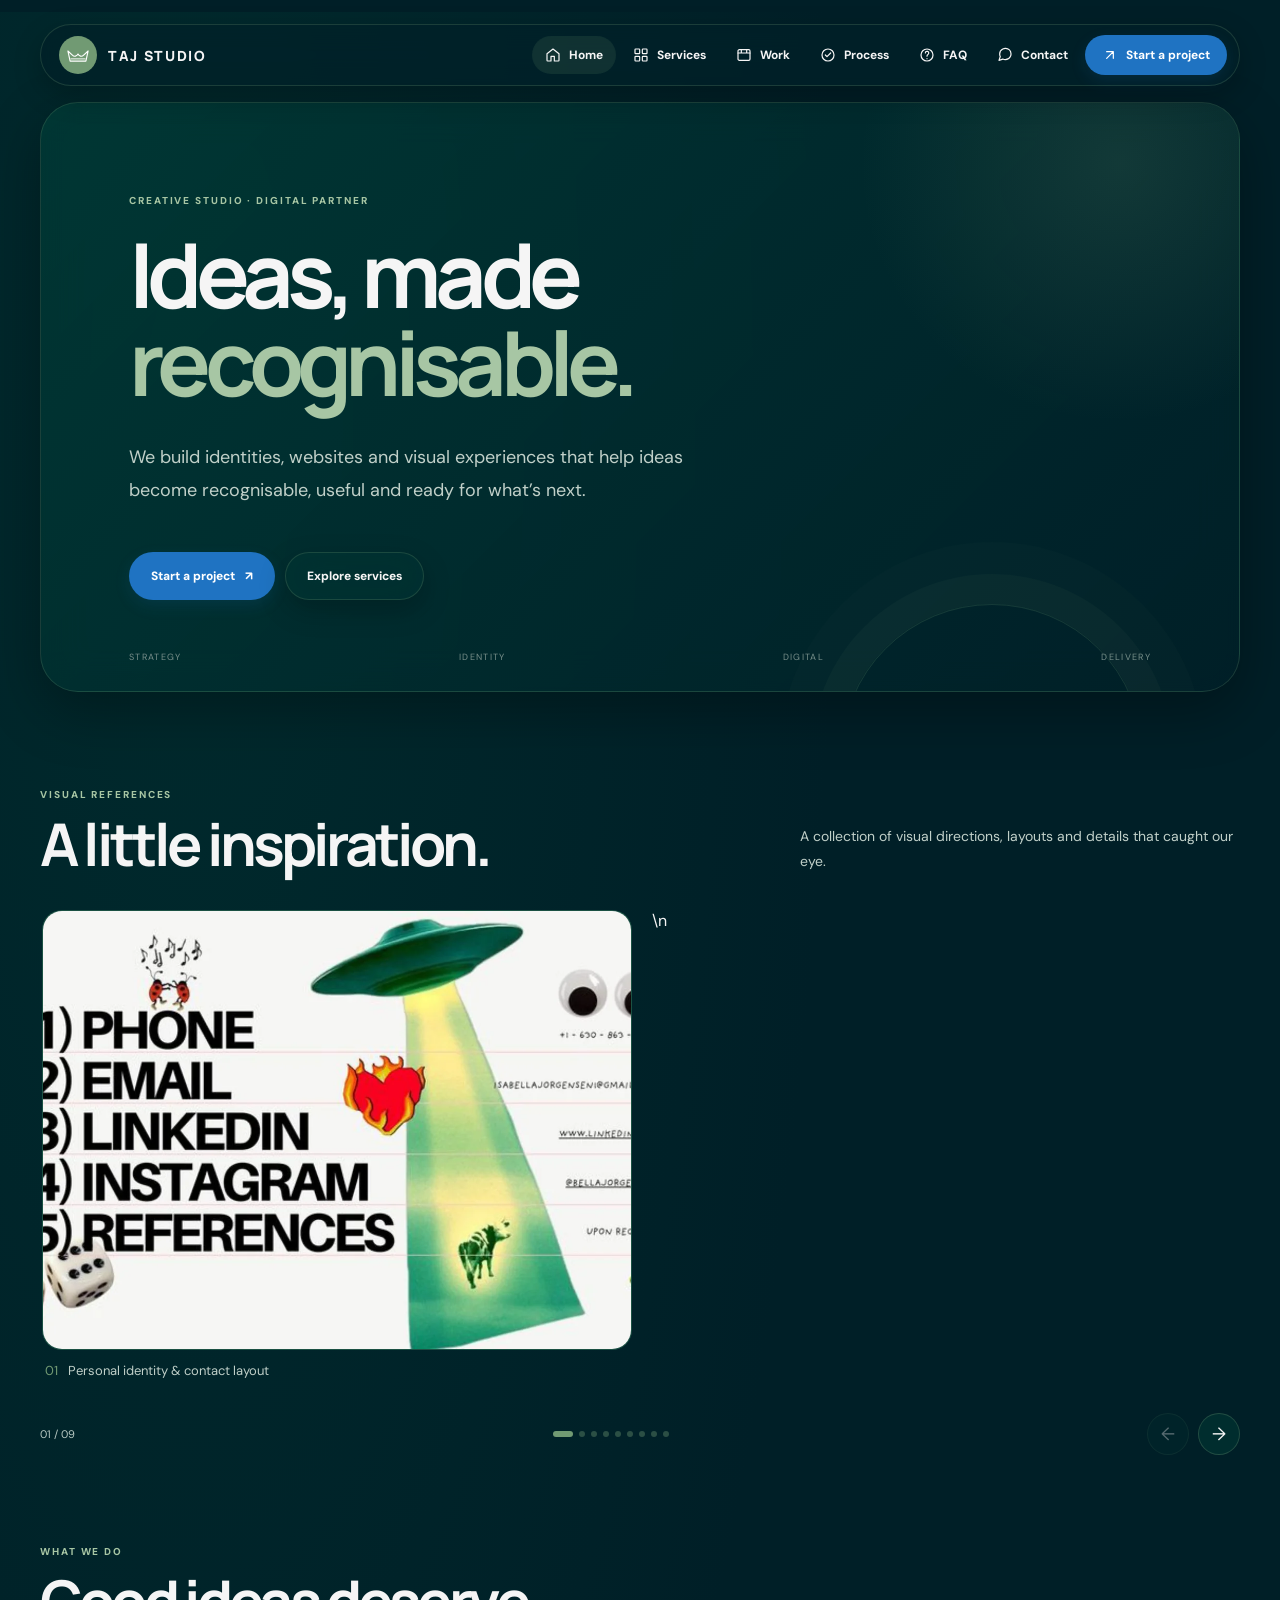
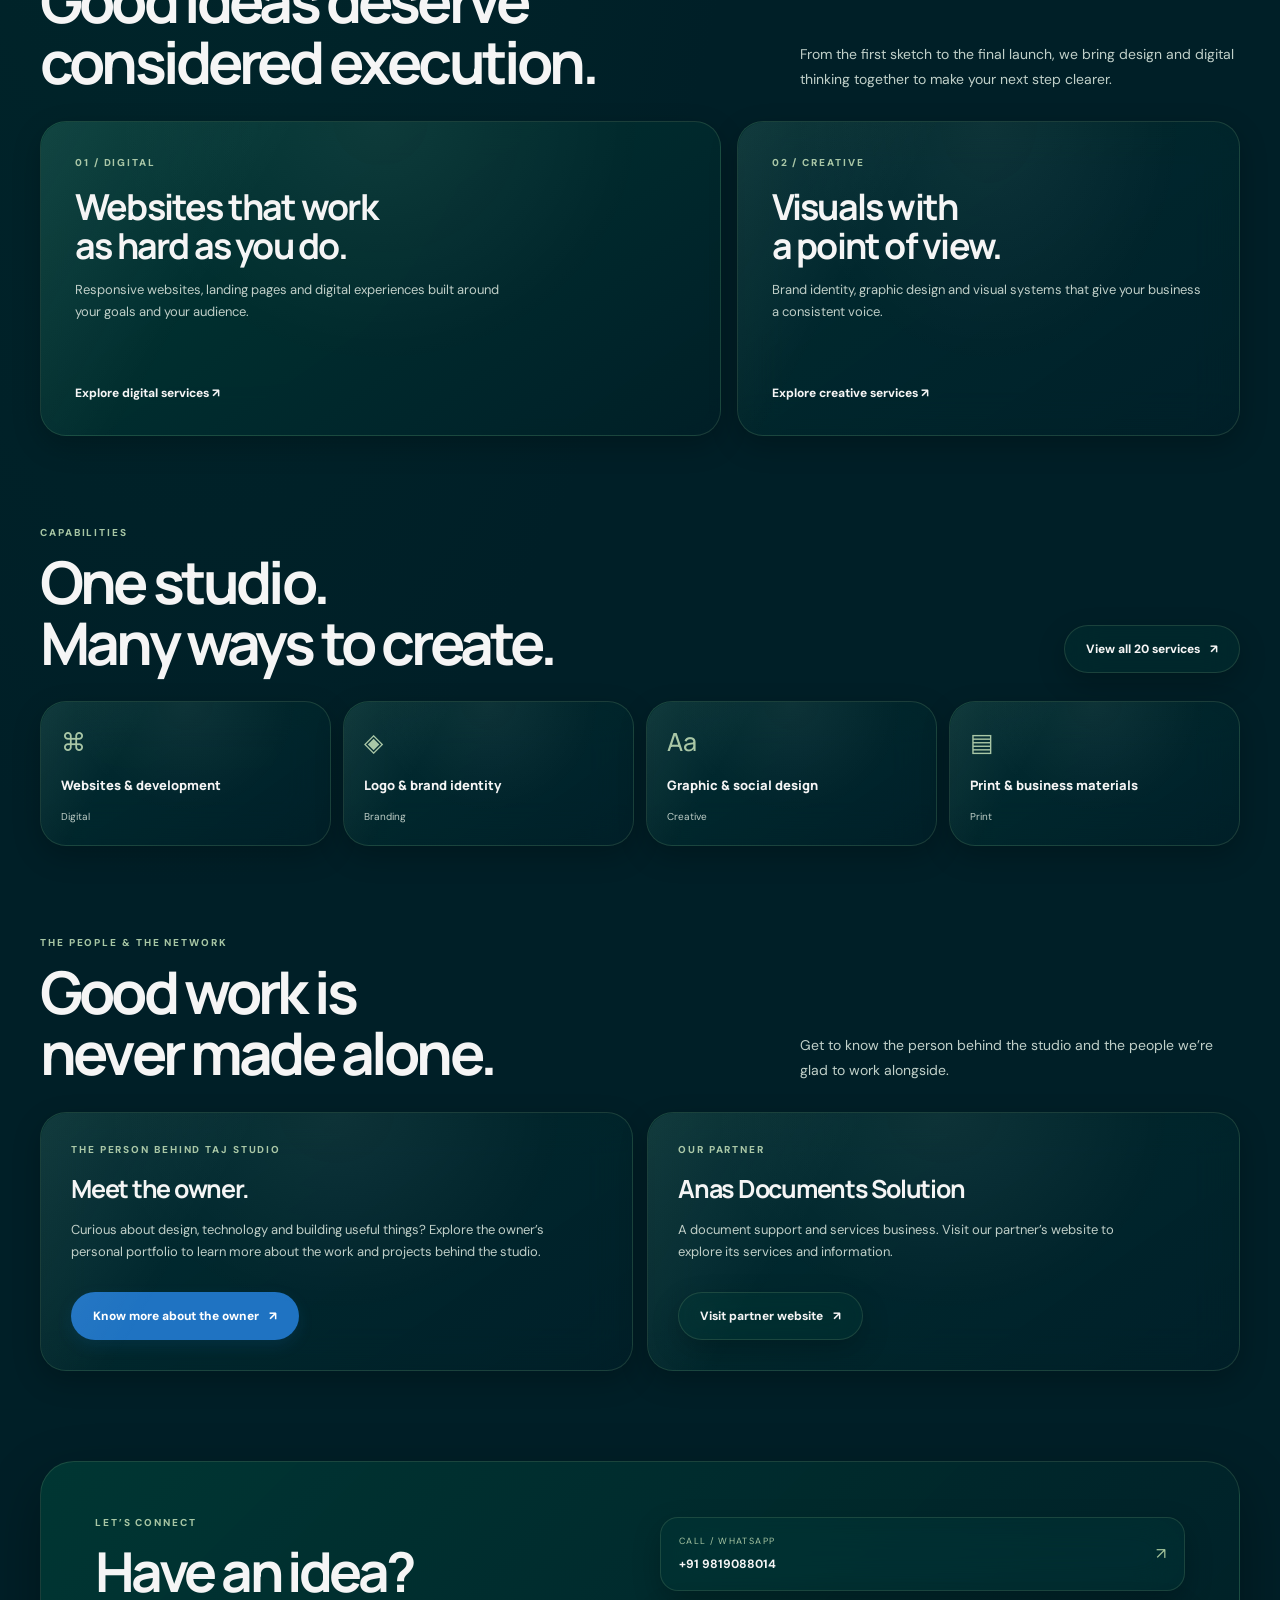
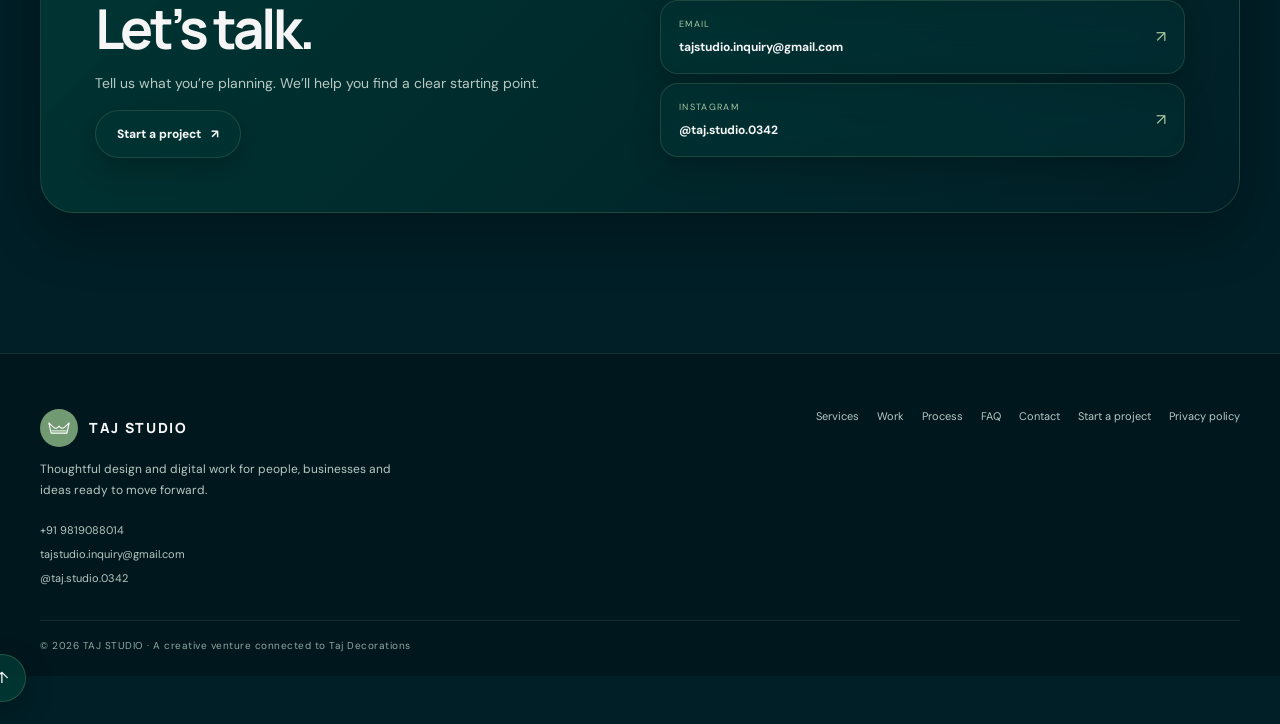
==== commit 70f7c2be: "Add files via upload" ====
--- a/index.html
+++ b/index.html
@@ -17,4 +17,4 @@
 <section class="section reveal"><div class="section-head"><div><div class="kicker">CAPABILITIES</div><h2>One studio.<br>Many ways to create.</h2></div><a class="btn btn-glass" href="services.html">View all 20 services <span aria-hidden="true">↗</span></a></div><div class="service-preview"><a class="glass-card mini-service" href="services.html"><span class="symbol">⌘</span><b>Websites & development</b><small>Digital</small></a><a class="glass-card mini-service" href="services.html"><span class="symbol">◈</span><b>Logo & brand identity</b><small>Branding</small></a><a class="glass-card mini-service" href="services.html"><span class="symbol">Aa</span><b>Graphic & social design</b><small>Creative</small></a><a class="glass-card mini-service" href="services.html"><span class="symbol">▤</span><b>Print & business materials</b><small>Print</small></a></div></section>
 <section class="section reveal"><div class="section-head"><div><div class="kicker">THE PEOPLE & THE NETWORK</div><h2>Good work is<br>never made alone.</h2></div><p>Get to know the person behind the studio and the people we’re glad to work alongside.</p></div><div class="people"><article class="glass-card person"><div class="kicker">THE PERSON BEHIND TAJ STUDIO</div><h3>Meet the owner.</h3><p>Curious about design, technology and building useful things? Explore the owner’s personal portfolio to learn more about the work and projects behind the studio.</p><a class="btn btn-dark" href="https://okdoomforhtmliscoolasf.github.io/Portfolio/" target="_blank" rel="noopener">Know more about the owner <span aria-hidden="true">↗</span></a></article><article class="glass-card person"><div class="kicker">OUR PARTNER</div><h3>Anas Documents Solution</h3><p>A document support and services business. Visit our partner’s website to explore its services and information.</p><a class="btn btn-glass" href="https://okdoomforhtmliscoolasf.github.io/Anas-Document-solution-/" target="_blank" rel="noopener">Visit partner website <span aria-hidden="true">↗</span></a></article></div></section>
 <section class="section reveal"><div class="contact-band"><div><div class="kicker">LET’S CONNECT</div><h2>Have an idea?<br>Let’s talk.</h2><p>Tell us what you’re planning. We’ll help you find a clear starting point.</p><a class="btn btn-glass" href="start-project.html">Start a project <span aria-hidden="true">↗</span></a></div><div class="contact-list"><a href="tel:+919819088014"><span><small>CALL / WHATSAPP</small><b>+91 9819088014</b></span><span class="arrow"><span aria-hidden="true">↗</span></span></a><a href="mailto:tajstudio.inquiry@gmail.com"><span><small>EMAIL</small><b>tajstudio.inquiry@gmail.com</b></span><span class="arrow"><span aria-hidden="true">↗</span></span></a><a href="https://instagram.com/taj.studio.0342" target="_blank" rel="noopener"><span><small>INSTAGRAM</small><b>@taj.studio.0342</b></span><span class="arrow"><span aria-hidden="true">↗</span></span></a></div></div></section>
-</main><footer><div class="wrap"><div class="footer-main"><div class="footer-brand"><a class="brand" href="index.html"><span class="brand-mark"><img src="assets/crown.svg" alt=""></span><span>TAJ STUDIO</span></a><p>Thoughtful design and digital work for people, businesses and ideas ready to move forward.</p><div class="footer-contact"><a href="tel:+919819088014">+91 9819088014</a><a href="mailto:tajstudio.inquiry@gmail.com">tajstudio.inquiry@gmail.com</a><a href="https://instagram.com/taj.studio.0342" target="_blank" rel="noopener">@taj.studio.0342</a></div></div><div class="footer-links"><a href="services.html">Services</a><a href="work.html">Work</a><a href="process.html">Process</a><a href="faq.html">FAQ</a><a href="contact.html">Contact</a><a href="start-project.html">Start a project</a></div></div><div class="copyright">© <span data-year></span> TAJ STUDIO · A creative venture connected to Taj Decorations</div></div></footer><script src="assets/app.js"></script></body></html>+</main><footer><div class="wrap"><div class="footer-main"><div class="footer-brand"><a class="brand" href="index.html"><span class="brand-mark"><img src="assets/crown.svg" alt=""></span><span>TAJ STUDIO</span></a><p>Thoughtful design and digital work for people, businesses and ideas ready to move forward.</p><div class="footer-contact"><a href="tel:+919819088014">+91 9819088014</a><a href="mailto:tajstudio.inquiry@gmail.com">tajstudio.inquiry@gmail.com</a><a href="https://instagram.com/taj.studio.0342" target="_blank" rel="noopener">@taj.studio.0342</a></div></div><div class="footer-links"><a href="services.html">Services</a><a href="work.html">Work</a><a href="process.html">Process</a><a href="faq.html">FAQ</a><a href="contact.html">Contact</a><a href="start-project.html">Start a project</a><a href="privacy-policy.html">Privacy policy</a></div></div><div class="copyright">© <span data-year></span> TAJ STUDIO · A creative venture connected to Taj Decorations</div></div></footer><script src="assets/app.js"></script></body></html>
--- a/assets/style.css
+++ b/assets/style.css
@@ -1,18 +1,35 @@
 @import url('https://fonts.googleapis.com/css2?family=DM+Sans:wght@400;500;600;700;800&family=Manrope:wght@400;500;600;700;800&display=swap');:root{--sage:#719A73;--evergreen:#003A35;--ink:#001F27;--marine:#1F73C2;--off:#F5F5F5;--paper:#fff;--bg:var(--off);--text:var(--ink);--muted:#657572;--line:rgba(0,31,39,.12);--glass:rgba(255,255,255,.66);--glass-strong:rgba(255,255,255,.88);--shadow:0 22px 60px rgba(0,31,39,.10),0 3px 12px rgba(0,31,39,.045);--soft:0 10px 30px rgba(0,31,39,.07);--radius:26px;--max:1200px}*{box-sizing:border-box}html{scroll-behavior:smooth;scroll-padding-top:110px}body{margin:0;background:var(--bg);color:var(--text);font-family:'DM Sans',sans-serif;-webkit-font-smoothing:antialiased;overflow-x:hidden}img,svg{max-width:100%}a{color:inherit;text-decoration:none}button,input,select,textarea{font:inherit}button,a{-webkit-tap-highlight-color:transparent}button{cursor:pointer}::selection{background:var(--sage);color:#fff}.wrap{width:min(var(--max),calc(100% - 64px));margin-inline:auto}.site-header{position:sticky;top:12px;z-index:50;width:min(var(--max),calc(100% - 40px));margin:12px auto 0;padding:10px 12px 10px 18px;display:flex;align-items:center;justify-content:space-between;gap:24px;border:1px solid rgba(255,255,255,.88);border-radius:999px;background:rgba(245,245,245,.82);backdrop-filter:blur(24px) saturate(145%);-webkit-backdrop-filter:blur(24px) saturate(145%);box-shadow:0 8px 30px rgba(0,31,39,.08),inset 0 1px 0 #fff}.brand{display:flex;align-items:center;gap:11px;flex:0 0 auto;font:800 14px Manrope;letter-spacing:.12em;color:var(--ink)}.brand-mark{width:38px;height:38px;border-radius:50%;display:grid;place-items:center;background:var(--evergreen);color:white}.brand-mark img{width:24px;height:19px;filter:brightness(0) invert(1)}.nav{display:flex;align-items:center;justify-content:flex-end;gap:4px;min-width:0}.nav a{display:inline-flex;align-items:center;justify-content:center;gap:8px;white-space:nowrap;padding:11px 13px;border-radius:999px;color:#526561;font-size:12px;font-weight:700;transition:background .2s,color .2s,transform .2s}.nav a:hover,.nav a[aria-current=page]{background:rgba(0,58,53,.10);color:var(--evergreen)}.nav a[aria-current=page]{box-shadow:inset 0 0 0 1px rgba(0,58,53,.08)}.nav .nav-icon{width:16px;height:16px;stroke:currentColor;fill:none;stroke-width:1.8;stroke-linecap:round;stroke-linejoin:round;flex:0 0 auto}.nav .nav-cta{padding:12px 17px;background:var(--evergreen);color:white;box-shadow:inset 0 1px 0 rgba(255,255,255,.2),0 5px 14px rgba(0,58,53,.18)}.nav .nav-cta:hover{background:var(--marine);color:#fff;transform:translateY(-1px)}.menu{display:none;border:1px solid var(--line);border-radius:50%;width:42px;height:42px;background:var(--glass-strong);color:var(--evergreen)}main{min-height:60vh}.hero{position:relative;overflow:hidden;margin:28px auto 96px;padding:clamp(54px,7vw,100px) clamp(32px,7vw,88px);min-height:590px;border:1px solid rgba(255,255,255,.92);border-radius:38px;background:linear-gradient(135deg,#fff 0%,rgba(245,245,245,.92) 56%,rgba(113,154,115,.13) 100%);box-shadow:var(--shadow);display:flex;flex-direction:column;justify-content:center;isolation:isolate}.hero:before{content:"";position:absolute;z-index:-1;width:540px;height:540px;right:-150px;top:-210px;border-radius:50%;background:radial-gradient(circle,rgba(113,154,115,.24),rgba(113,154,115,.04) 64%,transparent 72%)}.hero:after{content:"";position:absolute;z-index:-1;width:300px;height:300px;right:8%;bottom:-215px;border-radius:50%;border:1px solid rgba(0,58,53,.12);box-shadow:0 0 0 32px rgba(113,154,115,.08),0 0 0 66px rgba(113,154,115,.055)}.eyebrow,.kicker{font-size:10px;letter-spacing:.19em;text-transform:uppercase;font-weight:800;color:var(--sage)}.hero h1,.page-head h1{max-width:900px;margin:23px 0 18px;font:700 clamp(54px,7vw,104px)/.98 Manrope;letter-spacing:-.075em;color:var(--ink)}.hero h1 span{color:var(--evergreen)}.hero p,.page-head p{max-width:610px;color:#5d706c;font-size:clamp(15px,1.5vw,18px);line-height:1.8}.actions{display:flex;gap:10px;flex-wrap:wrap;margin-top:28px}.btn{display:inline-flex;align-items:center;justify-content:center;gap:10px;padding:15px 21px;border-radius:999px;border:1px solid transparent;font-size:12px;font-weight:800;transition:transform .2s,box-shadow .2s,background .2s}.btn:hover{transform:translateY(-2px)}.btn:active{transform:scale(.98)}.btn-dark{background:var(--evergreen);color:white;box-shadow:inset 0 1px 0 rgba(255,255,255,.2),0 8px 20px rgba(0,58,53,.16)}.btn-dark:hover{background:var(--marine)}.btn-glass{background:rgba(255,255,255,.68);border-color:rgba(255,255,255,.96);color:var(--evergreen);box-shadow:var(--soft);backdrop-filter:blur(14px)}.btn-glass:hover{background:#fff;border-color:var(--sage)}.hero-meta{position:absolute;left:clamp(32px,7vw,88px);right:clamp(32px,7vw,88px);bottom:28px;display:flex;justify-content:space-between;gap:12px;color:#78908b;font-size:9px;letter-spacing:.15em;text-transform:uppercase}.section{padding:0 0 90px}.section-head{display:flex;justify-content:space-between;align-items:end;gap:30px;margin-bottom:28px}.section-head h2,.page-head h1{margin:12px 0 0;font:700 clamp(34px,4.6vw,60px)/1.04 Manrope;letter-spacing:-.065em;color:var(--ink)}.section-head p{max-width:440px;color:var(--muted);font-size:14px;line-height:1.8;margin:0}.glass-card{min-width:0;border:1px solid rgba(255,255,255,.94);background:rgba(255,255,255,.66);backdrop-filter:blur(18px);-webkit-backdrop-filter:blur(18px);border-radius:var(--radius);box-shadow:var(--soft),inset 0 1px 0 rgba(255,255,255,.95)}.bento{display:grid;grid-template-columns:minmax(0,1.15fr) minmax(0,.85fr);gap:16px}.feature{min-height:315px;padding:34px;display:flex;flex-direction:column;justify-content:space-between;min-width:0}.feature-dark{background:var(--evergreen);color:white;border-color:rgba(0,58,53,.9)}.feature h3{font:700 clamp(26px,2.8vw,38px)/1.1 Manrope;letter-spacing:-.05em;margin:18px 0 10px}.feature p{max-width:440px;color:rgba(255,255,255,.76);font-size:13px;line-height:1.75}.feature .kicker{color:#b4d0b5}.feature .feature-link{font-size:12px;font-weight:800;margin-top:20px;color:inherit}.feature-light{background:rgba(255,255,255,.72)}.service-preview{display:grid;grid-template-columns:repeat(4,minmax(0,1fr));gap:12px}.mini-service{padding:22px 20px;min-height:145px;display:flex;flex-direction:column;justify-content:space-between;transition:.2s}.mini-service:hover{transform:translateY(-4px);box-shadow:var(--shadow)}.mini-service .symbol{font:500 25px Manrope;color:var(--sage)}.mini-service b{font:800 13px Manrope}.mini-service small{font-size:10px;color:var(--muted)}.people{display:grid;grid-template-columns:repeat(2,minmax(0,1fr));gap:14px}.person{padding:30px;min-height:245px}.person h3{font:700 25px Manrope;letter-spacing:-.05em;margin:15px 0 8px}.person p{max-width:480px;color:var(--muted);font-size:13px;line-height:1.75}.person .btn{margin-top:15px}.contact-band{padding:clamp(28px,5vw,54px);display:grid;grid-template-columns:minmax(0,1fr) minmax(0,1fr);gap:40px;align-items:center;background:var(--ink);color:#fff;border-radius:34px;box-shadow:var(--shadow)}.contact-band h2{font:700 clamp(34px,4.5vw,55px)/1.04 Manrope;letter-spacing:-.065em;margin:14px 0}.contact-band p{color:rgba(255,255,255,.72);line-height:1.75;font-size:14px}.contact-list{display:grid;gap:9px;min-width:0}.contact-list a{display:flex;justify-content:space-between;align-items:center;gap:15px;padding:17px 18px;border:1px solid rgba(255,255,255,.15);border-radius:18px;background:rgba(255,255,255,.055);transition:.2s;min-width:0}.contact-list a:hover{background:rgba(113,154,115,.18);border-color:rgba(113,154,115,.45)}.contact-list small{display:block;color:#a8c0ba;font-size:9px;letter-spacing:.15em;margin-bottom:5px}.contact-list b{font-size:12px;font-weight:700;overflow-wrap:anywhere}.contact-list .arrow{color:#a8c99e}.page-head{padding:82px 0 42px}.page-head h1{font-size:clamp(46px,6.4vw,82px);max-width:900px}.page-head p{max-width:650px}.grid-3{display:grid;grid-template-columns:repeat(3,minmax(0,1fr));gap:14px}.service-card{padding:25px;min-height:220px;transition:.22s;min-width:0}.service-card:hover{transform:translateY(-4px);box-shadow:var(--shadow)}.service-card .num{font-size:10px;color:var(--sage);letter-spacing:.12em;font-weight:800}.service-card h3{font:700 19px Manrope;letter-spacing:-.04em;margin:23px 0 8px}.service-card p{font-size:12px;color:var(--muted);line-height:1.7;min-height:40px}.service-card a{display:inline-flex;align-items:center;gap:7px;margin-top:12px;font-size:11px;font-weight:800;color:var(--evergreen)}.toolbar{display:flex;align-items:center;gap:12px;margin:0 0 16px;min-width:0}.searchbox{flex:1;display:flex;align-items:center;gap:10px;padding:0 17px;min-height:50px;min-width:0}.searchbox input{width:100%;min-width:0;border:0;outline:0;background:transparent;color:var(--ink);font-size:13px}.toolbar select{min-height:50px;min-width:170px;padding:0 15px;border:1px solid rgba(255,255,255,.9);border-radius:999px;background:rgba(255,255,255,.78);color:var(--ink);font-size:12px;outline:0}.filters{display:flex;flex-wrap:wrap;gap:7px;margin:15px 0 20px}.filter{padding:9px 14px;border:1px solid rgba(255,255,255,.95);border-radius:999px;background:rgba(255,255,255,.62);color:#60736e;font-size:11px;font-weight:700}.filter.active{background:var(--evergreen);color:white;border-color:var(--evergreen)}.result-line{display:flex;justify-content:space-between;gap:14px;color:#71847f;font-size:10px;letter-spacing:.1em;text-transform:uppercase;margin:14px 2px}.project-grid{display:grid;grid-template-columns:repeat(2,minmax(0,1fr));gap:16px}.project{padding:12px;overflow:hidden;min-width:0}.project-art{height:260px;border-radius:21px;background:#e5ece8;display:grid;place-items:center;overflow:hidden;position:relative}.project-art:before{content:"";position:absolute;inset:18px;border:1px solid rgba(0,58,53,.13);border-radius:15px}.project-art.dark{background:var(--evergreen);color:white}.project-art.mid{background:#dce7df}.project-art.light{background:#fff}.mock-window{width:72%;height:68%;border-radius:13px;background:rgba(255,255,255,.88);box-shadow:0 18px 35px rgba(0,31,39,.13);padding:15px;color:var(--ink);position:relative}.mock-top{height:7px;width:40%;background:#b9d0c2;border-radius:99px;margin-bottom:18px}.mock-lines{height:7px;background:#d9e4dd;border-radius:99px;margin:9px 0;width:85%}.mock-lines.short{width:55%}.mock-pill{width:70px;height:22px;border-radius:99px;background:var(--evergreen);margin-top:18px}.project-copy{padding:18px 12px 13px}.project-copy small{font-size:9px;letter-spacing:.13em;color:var(--sage);font-weight:800}.project-copy h3{font:700 22px Manrope;letter-spacing:-.05em;margin:9px 0}.project-copy p{font-size:12px;color:var(--muted);line-height:1.7;margin:0}.steps{display:grid;grid-template-columns:repeat(4,minmax(0,1fr));gap:12px}.step{padding:25px;min-height:210px;min-width:0}.step .num{font:800 11px Manrope;color:var(--sage)}.step h3{font:700 19px Manrope;margin:28px 0 9px}.step p{font-size:12px;line-height:1.75;color:var(--muted)}.faq-list{display:grid;gap:10px}.faq-item{padding:20px 23px}.faq-item summary{cursor:pointer;list-style:none;font:700 14px Manrope;display:flex;justify-content:space-between;gap:20px}.faq-item summary::-webkit-details-marker{display:none}.faq-item summary:after{content:"+";font-size:20px;font-weight:400;color:var(--sage)}.faq-item[open] summary:after{content:"−"}.faq-item p{font-size:13px;line-height:1.75;color:var(--muted);max-width:780px}.contact-grid{display:grid;grid-template-columns:repeat(2,minmax(0,1fr));gap:15px}.contact-card{padding:30px;min-width:0}.contact-card h3{font:700 24px Manrope;letter-spacing:-.04em}.contact-card p{color:var(--muted);font-size:13px;line-height:1.75;overflow-wrap:anywhere}.form-layout{display:grid;grid-template-columns:minmax(0,1.15fr) minmax(300px,.85fr);gap:16px;align-items:start}.form-card{padding:clamp(22px,4vw,36px);min-width:0}.form-grid{display:grid;grid-template-columns:repeat(2,minmax(0,1fr));gap:0 14px}.field{display:block;margin:0 0 17px;font-size:11px;font-weight:800;color:#52645f;min-width:0}.field.full{grid-column:1/-1}.field input,.field select,.field textarea{display:block;width:100%;min-width:0;margin-top:8px;padding:15px 16px;border:1px solid rgba(0,31,39,.10);border-radius:15px;background:rgba(245,245,245,.92);outline:0;color:var(--ink);font-size:13px;box-shadow:inset 0 1px 3px rgba(0,31,39,.035);transition:border .2s,background .2s}.field input:focus,.field select:focus,.field textarea:focus{border-color:var(--sage);background:#fff}.field textarea{resize:vertical;min-height:130px}.form-note{font-size:11px;color:var(--muted);line-height:1.7}.aside-card{padding:30px;position:sticky;top:105px;min-width:0}.aside-card h3{font:700 25px Manrope;letter-spacing:-.05em}.aside-card p,.aside-card li{font-size:13px;line-height:1.75;color:var(--muted)}.aside-card ul{padding-left:18px}footer{margin-top:50px;padding:55px 0 24px;background:var(--ink);color:white}.footer-main{display:flex;justify-content:space-between;gap:35px;align-items:flex-start}.footer-brand{max-width:460px}.footer-brand .brand{color:white}.footer-brand p{max-width:370px;color:#b5c7c2;font-size:12px;line-height:1.75}.footer-links{display:flex;gap:13px 18px;flex-wrap:wrap;align-content:start;max-width:460px}.footer-links a{font-size:11px;color:#c5d2ce}.footer-links a:hover{color:#a8c99e}.footer-contact{display:grid;gap:10px;margin-top:22px}.footer-contact a{font-size:11px;color:#c5d2ce;overflow-wrap:anywhere}.copyright{border-top:1px solid rgba(255,255,255,.14);margin-top:35px;padding-top:18px;color:#91a7a1;font-size:10px;letter-spacing:.05em}.reveal{opacity:0;transform:translateY(14px);transition:opacity .55s ease,transform .55s ease}.reveal.visible{opacity:1;transform:none}.empty{display:none;padding:30px;text-align:center;color:var(--muted);font-size:13px}[hidden]{display:none!important}@media(min-width:1400px){:root{--max:1240px}.hero{min-height:630px}.service-card{min-height:230px}}@media(max-width:1050px){.wrap{width:calc(100% - 48px)}.site-header{width:calc(100% - 32px);gap:12px}.nav{gap:1px}.nav a{padding:10px 9px;font-size:11px}.nav a .nav-label{display:none}.nav .nav-cta .nav-label{display:inline}.nav .nav-cta{padding:12px 15px}.steps{grid-template-columns:repeat(2,minmax(0,1fr))}.service-preview{grid-template-columns:repeat(2,minmax(0,1fr))}}@media(max-width:760px){.wrap{width:calc(100% - 32px)}.site-header{width:calc(100% - 20px);top:8px;margin-top:8px;padding:8px 9px 8px 14px}.brand{font-size:12px}.brand-mark{width:34px;height:34px}.menu{display:grid;place-items:center}.nav{display:none;position:absolute;top:57px;left:0;right:0;padding:12px;border-radius:22px;border:1px solid rgba(255,255,255,.9);background:rgba(245,245,245,.96);backdrop-filter:blur(24px);box-shadow:var(--shadow);flex-direction:column;align-items:stretch}.nav.open{display:flex}.nav a,.nav a .nav-label{display:flex}.nav a{justify-content:flex-start;padding:13px 15px;font-size:12px}.nav .nav-cta{justify-content:center}.hero{margin:18px auto 72px;padding:48px 25px 82px;min-height:510px;border-radius:28px}.hero h1{font-size:clamp(48px,13vw,76px)}.hero-meta{left:25px;right:25px;bottom:23px;flex-wrap:wrap;justify-content:flex-start;gap:8px 17px}.section{padding-bottom:68px}.section-head{display:block}.section-head p{margin-top:15px}.bento,.people,.contact-band,.contact-grid,.form-layout,.project-grid{grid-template-columns:1fr}.feature{min-height:255px;padding:26px}.grid-3{grid-template-columns:repeat(2,minmax(0,1fr))}.page-head{padding:60px 0 30px}.page-head h1{font-size:clamp(42px,11vw,64px)}.toolbar{align-items:stretch;flex-direction:column}.toolbar select{width:100%}.result-line{font-size:9px;flex-wrap:wrap}.project-art{height:220px}.contact-band{padding:28px;border-radius:27px}.footer-main{display:block}.footer-links{margin-top:24px}.form-grid{grid-template-columns:1fr}.field.full{grid-column:auto}.aside-card{position:static;padding:25px}}@media(max-width:480px){.grid-3,.steps{grid-template-columns:1fr}.service-preview{grid-template-columns:1fr 1fr}.hero{min-height:490px}.hero h1{font-size:clamp(44px,12vw,60px)}.section-head h2{font-size:36px}.project-art{height:190px}.contact-list b{font-size:11px}}@media(prefers-reduced-motion:reduce){*,*:before,*:after{scroll-behavior:auto!important;transition:none!important}.reveal{opacity:1;transform:none}}:root{--ink:#001F27;--evergreen:#003A35;--sage:#719A73;--marine:#1F73C2;--off:#F5F5F5;--bg:var(--ink);--text:var(--off);--muted:#B7C9C3;--line:rgba(113,154,115,.24);--glass:rgba(0,58,53,.34);--glass-strong:rgba(0,58,53,.56);--shadow:0 20px 55px rgba(0,0,0,.3);--soft:0 10px 28px rgba(0,0,0,.22)}html,body{background:var(--ink);color:var(--off)}body{background:radial-gradient(ellipse at 15% 10%,rgba(0,58,53,.42),transparent 42%),var(--ink)}.site-header{background:rgba(0,31,39,.68);border:1px solid rgba(113,154,115,.24);box-shadow:var(--soft);backdrop-filter:blur(22px) saturate(135%);-webkit-backdrop-filter:blur(22px) saturate(135%)}.brand,.brand span,.nav a{color:var(--off)}.brand-mark{background:var(--sage);color:var(--ink)}.nav a:hover,.nav a[aria-current=page]{background:rgba(113,154,115,.14);color:var(--off)}.nav .nav-cta,.btn-dark{background:var(--marine);color:#fff;box-shadow:0 6px 16px rgba(31,115,194,.14)}.nav .nav-cta:hover,.btn-dark:hover{background:var(--sage);color:var(--ink)}.menu{background:var(--glass-strong);border-color:var(--line);color:var(--off)}.hero{background:linear-gradient(135deg,rgba(0,58,53,.78),rgba(0,31,39,.88));border:1px solid var(--line);box-shadow:var(--shadow);backdrop-filter:blur(20px) saturate(135%);-webkit-backdrop-filter:blur(20px) saturate(135%)}.hero:before{background:radial-gradient(circle,rgba(113,154,115,.16),transparent 68%)}.hero:after{border-color:rgba(113,154,115,.2);box-shadow:0 0 0 30px rgba(113,154,115,.05),0 0 0 62px rgba(113,154,115,.025)}.hero h1,.page-head h1,.section-head h2{color:var(--off)}.hero h1 span,.feature .kicker,.mini-service .symbol,.service-card .num,.project-copy small{color:#A7C6A4}.eyebrow,.kicker{color:#A7C6A4}.hero p,.page-head p,.section-head p{color:#C0D0C9}.glass-card,.feature-light,.service-card,.mini-service,.person,.step,.faq-item,.contact-card,.form-card,.aside-card,.project,.toolbar .searchbox,.toolbar select,.filter,.empty,.contact-list a{background:linear-gradient(145deg,rgba(0,58,53,.48),rgba(0,31,39,.62));color:var(--off);border:1px solid rgba(113,154,115,.24);box-shadow:var(--soft);backdrop-filter:blur(22px) saturate(140%);-webkit-backdrop-filter:blur(22px) saturate(140%)}.glass-card,.service-card,.mini-service,.person,.step,.faq-item,.contact-card,.form-card,.aside-card,.project{position:relative;overflow:hidden}.glass-card:before,.service-card:before,.mini-service:before,.person:before,.step:before,.faq-item:before,.contact-card:before,.form-card:before,.aside-card:before,.project:before{content:"";position:absolute;inset:0;pointer-events:none;border-radius:inherit;background:linear-gradient(120deg,rgba(245,245,245,.075),transparent 30%),radial-gradient(ellipse at 50% 0,rgba(245,245,245,.055),transparent 55%)}.glass-card:hover,.service-card:hover,.mini-service:hover,.person:hover,.step:hover,.faq-item:hover,.project:hover{transform:translateY(-2px);border-color:rgba(113,154,115,.44);box-shadow:0 18px 42px rgba(0,0,0,.3)}.feature-dark{background:linear-gradient(145deg,rgba(0,58,53,.9),rgba(0,31,39,.94));border:1px solid var(--line);color:var(--off)}.feature h3,.feature-link,.mini-service b,.person h3,.service-card h3,.step h3,.faq-item summary,.contact-card h3,.aside-card h3{color:var(--off)}.feature p,.person p,.service-card p,.step p,.faq-item p,.contact-card p,.aside-card p,.aside-card li,.form-note,.mini-service small{color:#BFCFC8}.btn-glass{background:var(--glass);color:var(--off);border:1px solid var(--line);box-shadow:var(--soft);backdrop-filter:blur(18px)}.btn-glass:hover,.filter.active{background:var(--sage);color:var(--ink);border-color:var(--sage)}.filter{color:#D7E2DC}.searchbox input,.toolbar select{color:var(--off);background:transparent}.searchbox input::placeholder{color:#AFC0B8}.toolbar select option,.field select option{background:var(--evergreen);color:var(--off)}.result-line{color:#AFC0B8}.project-art,.project-art.mid,.project-art.light{background:linear-gradient(145deg,var(--evergreen),#00232C);color:var(--off)}.project-art.dark{background:linear-gradient(145deg,#00171D,var(--evergreen));color:var(--off)}.mock-window{background:#DCE6DF;color:var(--ink)}.mock-top,.mock-lines{background:#9EB5A4}.mock-pill{background:var(--sage);color:var(--ink)}.field{color:#E5EEE8}.field input,.field select,.field textarea{background:rgba(0,31,39,.62);color:var(--off);border:1px solid var(--line);border-radius:14px}.field input::placeholder,.field textarea::placeholder{color:#9FB3AA}.field input:focus,.field select:focus,.field textarea:focus{border-color:var(--sage);outline:2px solid rgba(113,154,115,.14);background:rgba(0,58,53,.7)}.contact-band{background:linear-gradient(135deg,rgba(0,58,53,.86),rgba(0,31,39,.94));border:1px solid var(--line);color:var(--off);box-shadow:var(--shadow)}.contact-band p,.footer-brand p,.footer-contact a,.footer-links a{color:#B7C9C3}.contact-list a{background:var(--glass)}.contact-list small{color:#A7C6A4}.contact-list b{color:var(--off)}footer{background:rgba(0,23,29,.9);color:var(--off);border-top:1px solid rgba(113,154,115,.2);backdrop-filter:blur(20px)}footer *{color:inherit}.copyright{color:#8FA9A0;border-color:rgba(113,154,115,.18)}a:focus-visible,button:focus-visible,input:focus-visible,select:focus-visible,textarea:focus-visible{outline:2px solid var(--sage);outline-offset:3px}@media(max-width:650px){.nav,.nav.open{background:rgba(0,31,39,.96);border:1px solid var(--line);backdrop-filter:blur(22px)}.nav a{color:var(--off)}}@media(prefers-reduced-motion:no-preference){.glass-card,.service-card,.mini-service,.person,.step,.faq-item,.project,.btn{transition:transform .25s ease,border-color .25s ease,box-shadow .25s ease}}
+
 /* Inspiration carousel */
+.inspiration-section{overflow:hidden}
 .inspiration-carousel{position:relative}
-.inspiration-track{display:grid;grid-auto-flow:column;grid-auto-columns:minmax(72%,1fr);gap:18px;overflow-x:auto;scroll-snap-type:x mandatory;scroll-behavior:smooth;padding:8px 2px 20px;scrollbar-width:none}
+.inspiration-track{display:grid;grid-auto-flow:column;grid-auto-columns:82%;gap:16px;overflow-x:auto;scroll-snap-type:x mandatory;scroll-behavior:smooth;padding:8px 2px 18px;scrollbar-width:none;overscroll-behavior-x:contain;touch-action:pan-x pan-y}
 .inspiration-track::-webkit-scrollbar{display:none}
-.inspiration-slide{margin:0;scroll-snap-align:start;min-width:0}
-.inspiration-slide img{display:block;width:100%;height:clamp(220px,34vw,430px);object-fit:cover;border-radius:22px;border:1px solid rgba(113,154,115,.22);background:#003A35}
-.inspiration-slide figcaption{display:flex;gap:12px;align-items:center;padding:12px 2px;color:#BFCFC8;font-size:13px}
+.inspiration-slide{margin:0;min-width:0;scroll-snap-align:center;scroll-snap-stop:always}
+.inspiration-slide img{display:block;width:100%;height:clamp(240px,36vw,440px);object-fit:cover;object-position:center;border-radius:20px;border:1px solid rgba(113,154,115,.24);background:#003A35}
+.inspiration-slide figcaption{display:flex;gap:10px;align-items:center;padding:12px 3px 4px;color:#BFCFC8;font-size:13px}
 .inspiration-slide figcaption span{color:#719A73;font-variant-numeric:tabular-nums}
-.inspiration-controls{display:flex;align-items:center;justify-content:flex-end;gap:12px}
-.inspiration-arrow{width:42px;height:42px;border-radius:50%;border:1px solid rgba(113,154,115,.3);background:rgba(0,58,53,.5);color:#F5F5F5;font-size:19px;cursor:pointer}
-.inspiration-arrow:hover{background:#719A73;color:#001F27}
-.inspiration-count{font-size:11px;color:#B7C9C3;font-variant-numeric:tabular-nums}
-@media(min-width:760px){.inspiration-track{grid-auto-columns:calc(50% - 9px)}}
-@media(min-width:1100px){.inspiration-track{grid-auto-columns:calc(50% - 9px)}}
+.inspiration-controls{display:flex;align-items:center;justify-content:space-between;gap:14px;padding-top:12px}
+.inspiration-nav{display:flex;align-items:center;gap:9px}
+.inspiration-arrow{display:grid;place-items:center;width:42px;height:42px;border-radius:50%;border:1px solid rgba(113,154,115,.3);background:rgba(0,58,53,.55);color:#F5F5F5;font-size:18px;cursor:pointer;transition:background .2s,transform .2s}
+.inspiration-arrow:hover{background:#719A73;color:#001F27;transform:translateY(-2px)}
+.inspiration-arrow:disabled{opacity:.35;cursor:default;transform:none}
+.inspiration-count{font-size:11px;color:#B7C9C3;font-variant-numeric:tabular-nums;white-space:nowrap}
+.inspiration-dots{display:flex;align-items:center;justify-content:center;gap:6px;flex:1}
+.inspiration-dot{width:6px;height:6px;border:0;border-radius:20px;padding:0;background:rgba(113,154,115,.38);transition:width .2s,background .2s;cursor:pointer}
+.inspiration-dot[aria-current="true"]{width:20px;background:#719A73}
+@media(min-width:700px){.inspiration-track{grid-auto-columns:calc(50% - 8px)}}
+@media(min-width:1100px){.inspiration-track{grid-auto-columns:calc(50% - 8px);gap:20px}}
+@media(max-width:520px){
+ .inspiration-track{grid-auto-columns:88%;gap:12px;padding-bottom:14px}
+ .inspiration-slide img{height:245px;border-radius:16px}
+ .inspiration-slide figcaption{font-size:12px;padding-top:9px}
+ .inspiration-controls{gap:8px}
+ .inspiration-arrow{width:38px;height:38px}
+ .inspiration-dots{gap:5px}
+ .inspiration-dot{width:5px;height:5px}
+ .inspiration-dot[aria-current="true"]{width:16px}
+}
 
 /* Cursor-following diffused light; disabled on touch and reduced-motion devices */
 .cursor-glow{position:fixed;z-index:0;left:0;top:0;width:440px;height:440px;border-radius:50%;pointer-events:none;opacity:0;transform:translate(-50%,-50%);background:radial-gradient(circle,rgba(113,154,115,.12) 0%,rgba(0,58,53,.07) 34%,transparent 70%);filter:blur(24px);transition:opacity .25s ease;mix-blend-mode:screen}
@@ -29,3 +46,38 @@
 .field-floating:focus-within .floating-prompt,.field-floating.has-value .floating-prompt{max-height:30px;opacity:1;margin:0 0 7px}
 .field-floating textarea[data-floating-prompt]::placeholder{color:#82978F}
 @media(hover:none),(prefers-reduced-motion:reduce){.cursor-glow{display:none}.inspiration-track{scroll-behavior:auto}}
+
+/* Mobile layout refinements */
+@media(max-width:650px){
+ .wrap{width:calc(100% - 32px)}
+ .site-header{width:calc(100% - 24px);top:8px;margin:8px auto 0;padding:8px 10px 8px 13px;gap:10px}
+ .brand{font-size:12px;letter-spacing:.09em;gap:8px}
+ .brand-mark{width:34px;height:34px}
+ .menu{width:40px;height:40px;flex:0 0 auto}
+ .nav,.nav.open{left:12px;right:12px;top:58px;width:auto;max-height:calc(100dvh - 82px);overflow:auto;border-radius:18px;padding:10px;box-shadow:0 18px 44px rgba(0,0,0,.35)}
+ .nav a{width:100%;justify-content:flex-start;padding:13px 14px;font-size:13px}
+ .hero{margin:16px auto 58px;min-height:460px;padding:42px 24px 76px;border-radius:24px}
+ .hero h1{font-size:clamp(42px,12vw,66px);line-height:1.02;letter-spacing:-.065em}
+ .hero p{font-size:15px;line-height:1.65}
+ .actions{gap:9px}
+ .btn{padding:13px 17px}
+ .section{padding-bottom:54px}
+ .section-head{gap:10px}
+ .section-head h2{font-size:clamp(30px,8vw,40px)}
+ .section-head p{font-size:14px;line-height:1.6}
+ .grid-3{grid-template-columns:1fr}
+ .bento,.people,.contact-grid,.form-layout,.project-grid{grid-template-columns:1fr}
+ .feature{min-height:230px;padding:22px}
+ .page-head{padding:48px 0 24px}
+ .page-head h1{font-size:clamp(40px,11vw,58px)}
+ .toolbar{gap:10px}
+ .project-art{height:205px}
+ .contact-band{padding:24px;border-radius:22px}
+ .back-top{right:14px;bottom:14px;width:44px;height:44px}
+}
+@media(max-width:380px){
+ .wrap{width:calc(100% - 24px)}
+ .hero{padding-inline:19px}
+ .hero h1{font-size:42px}
+ .brand{font-size:11px}
+}
